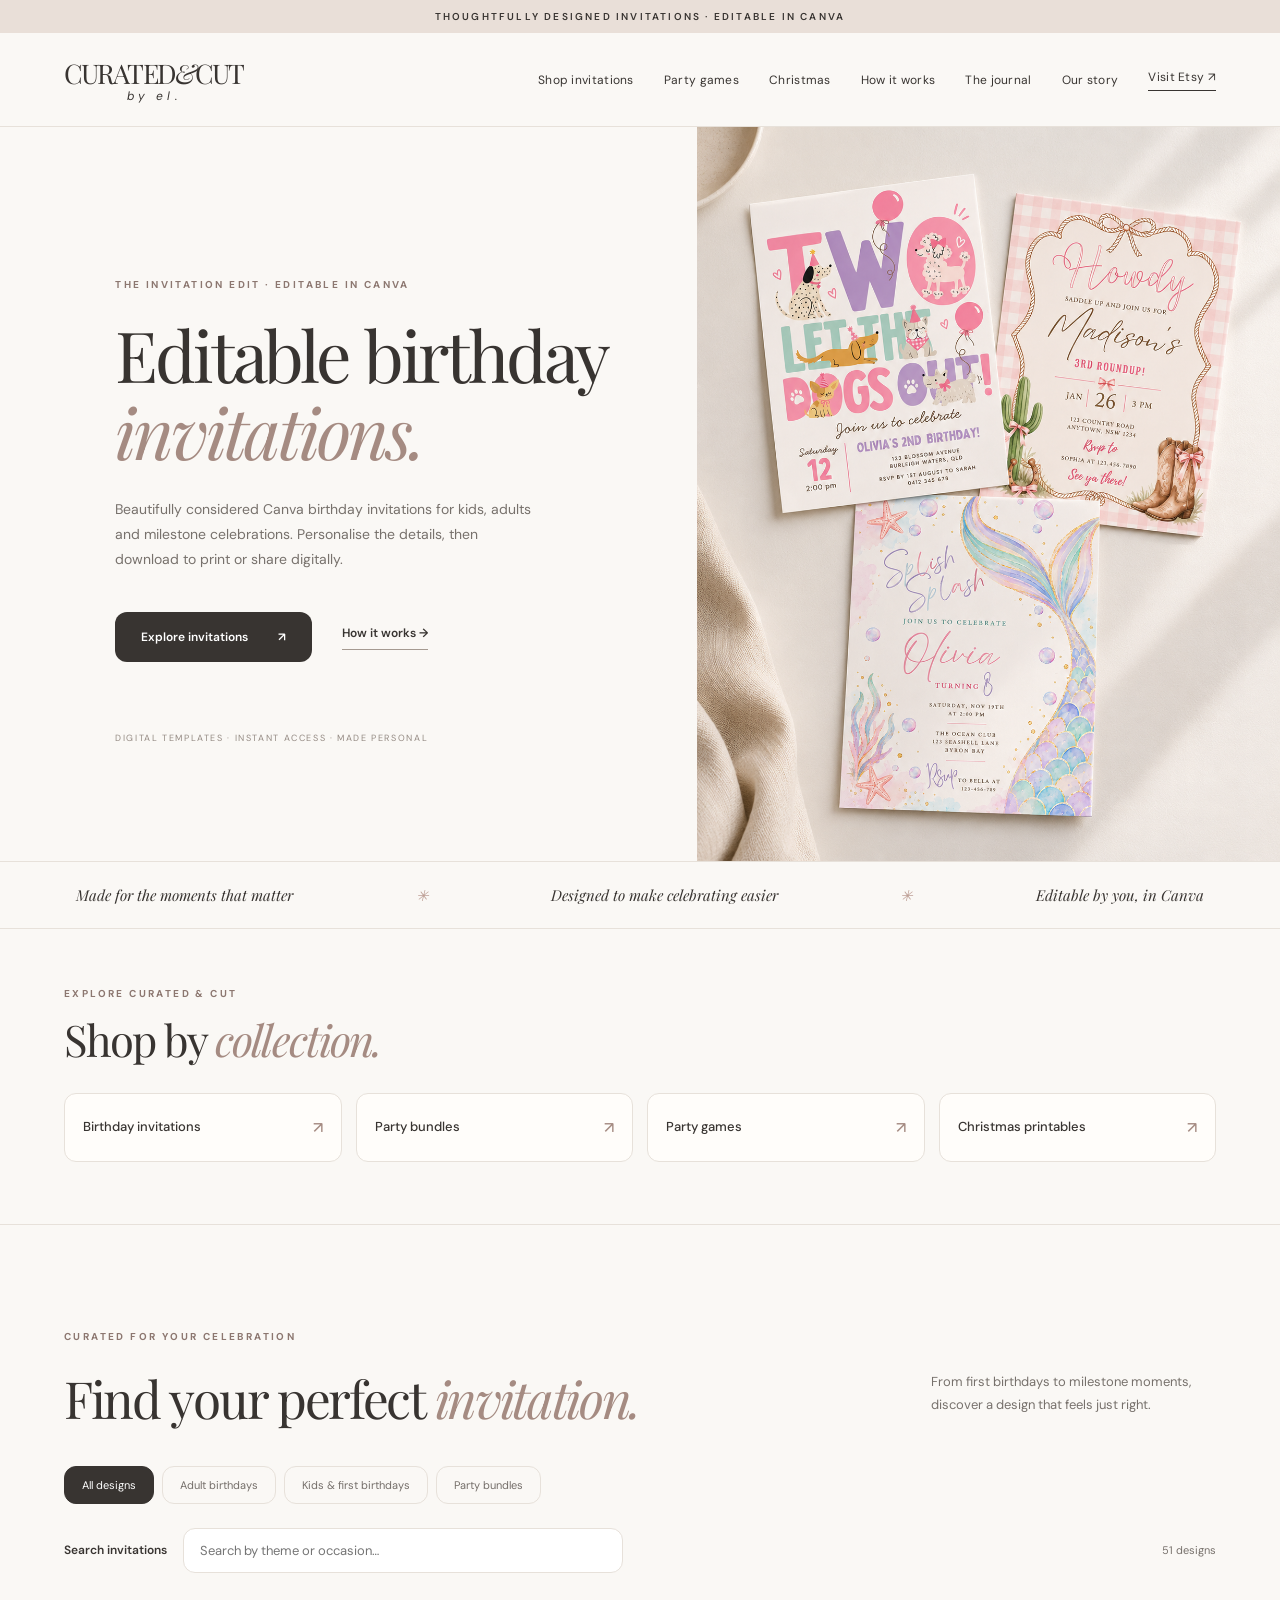
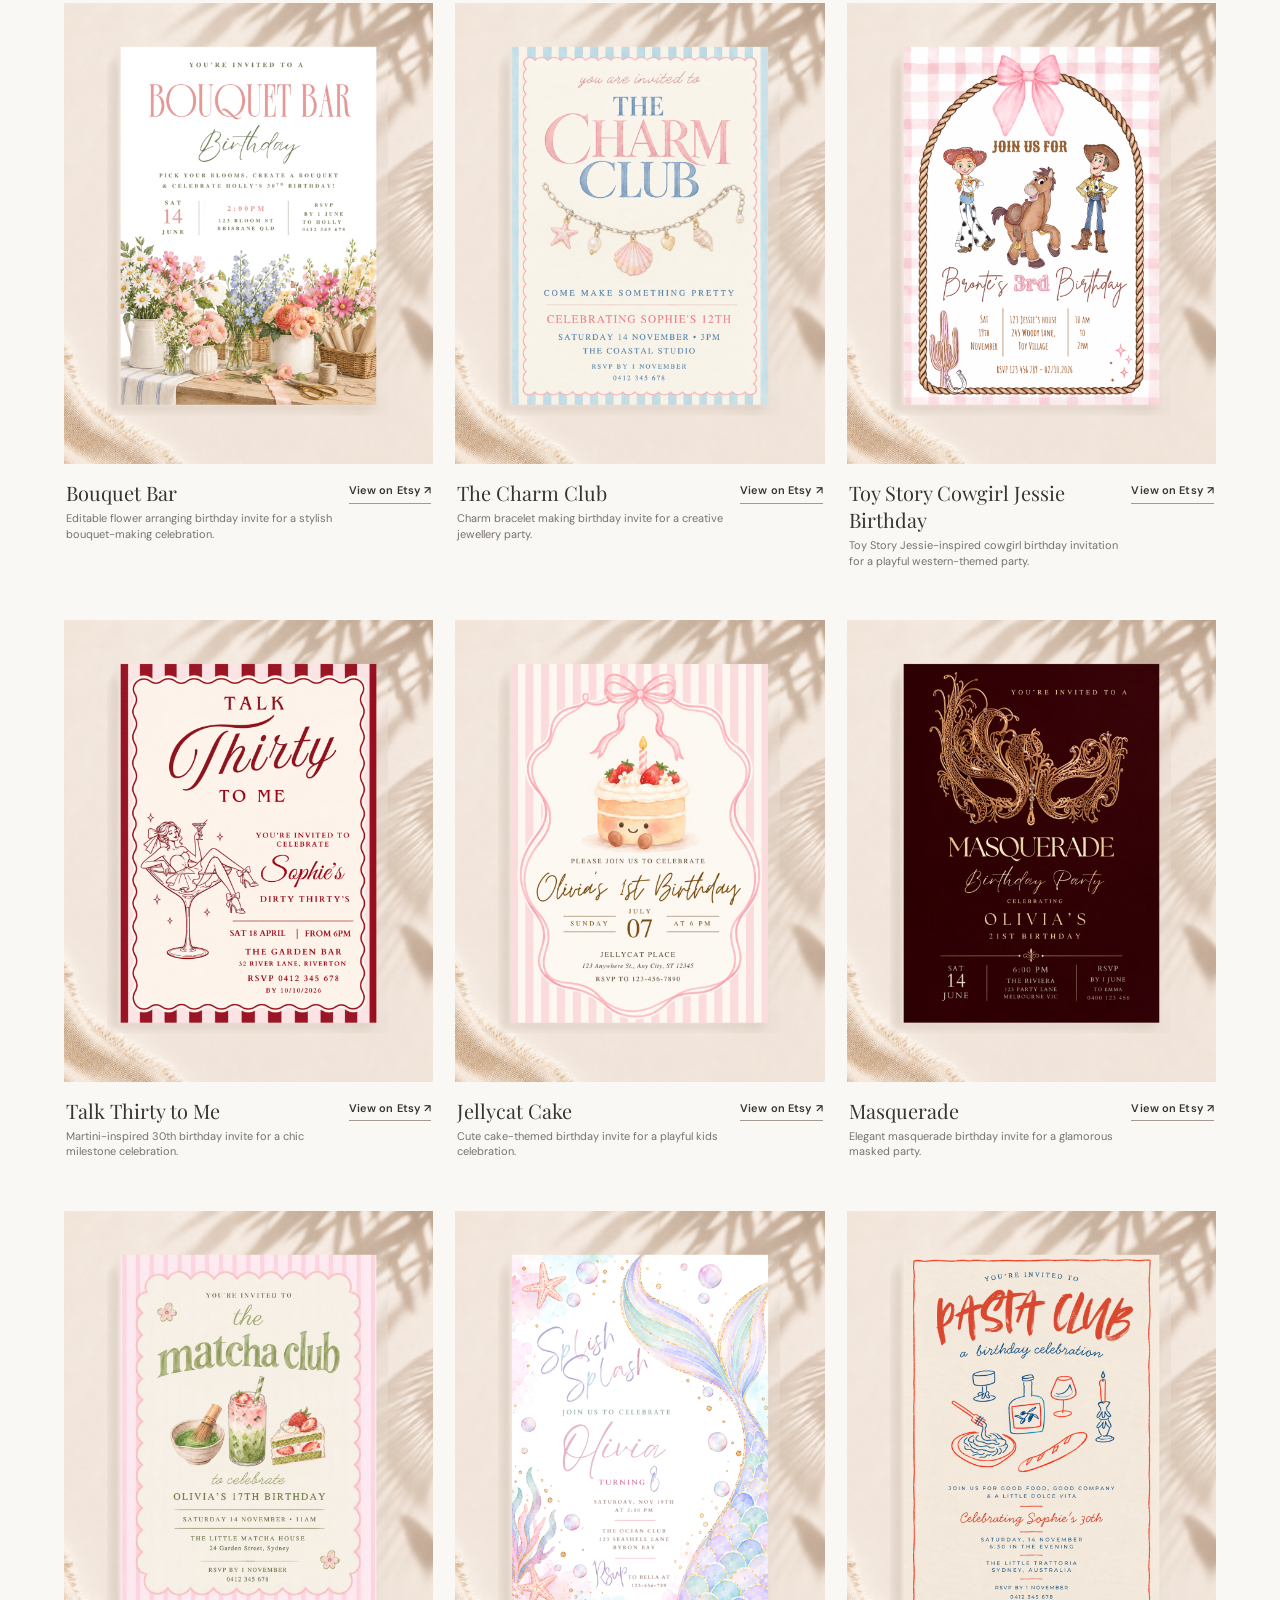
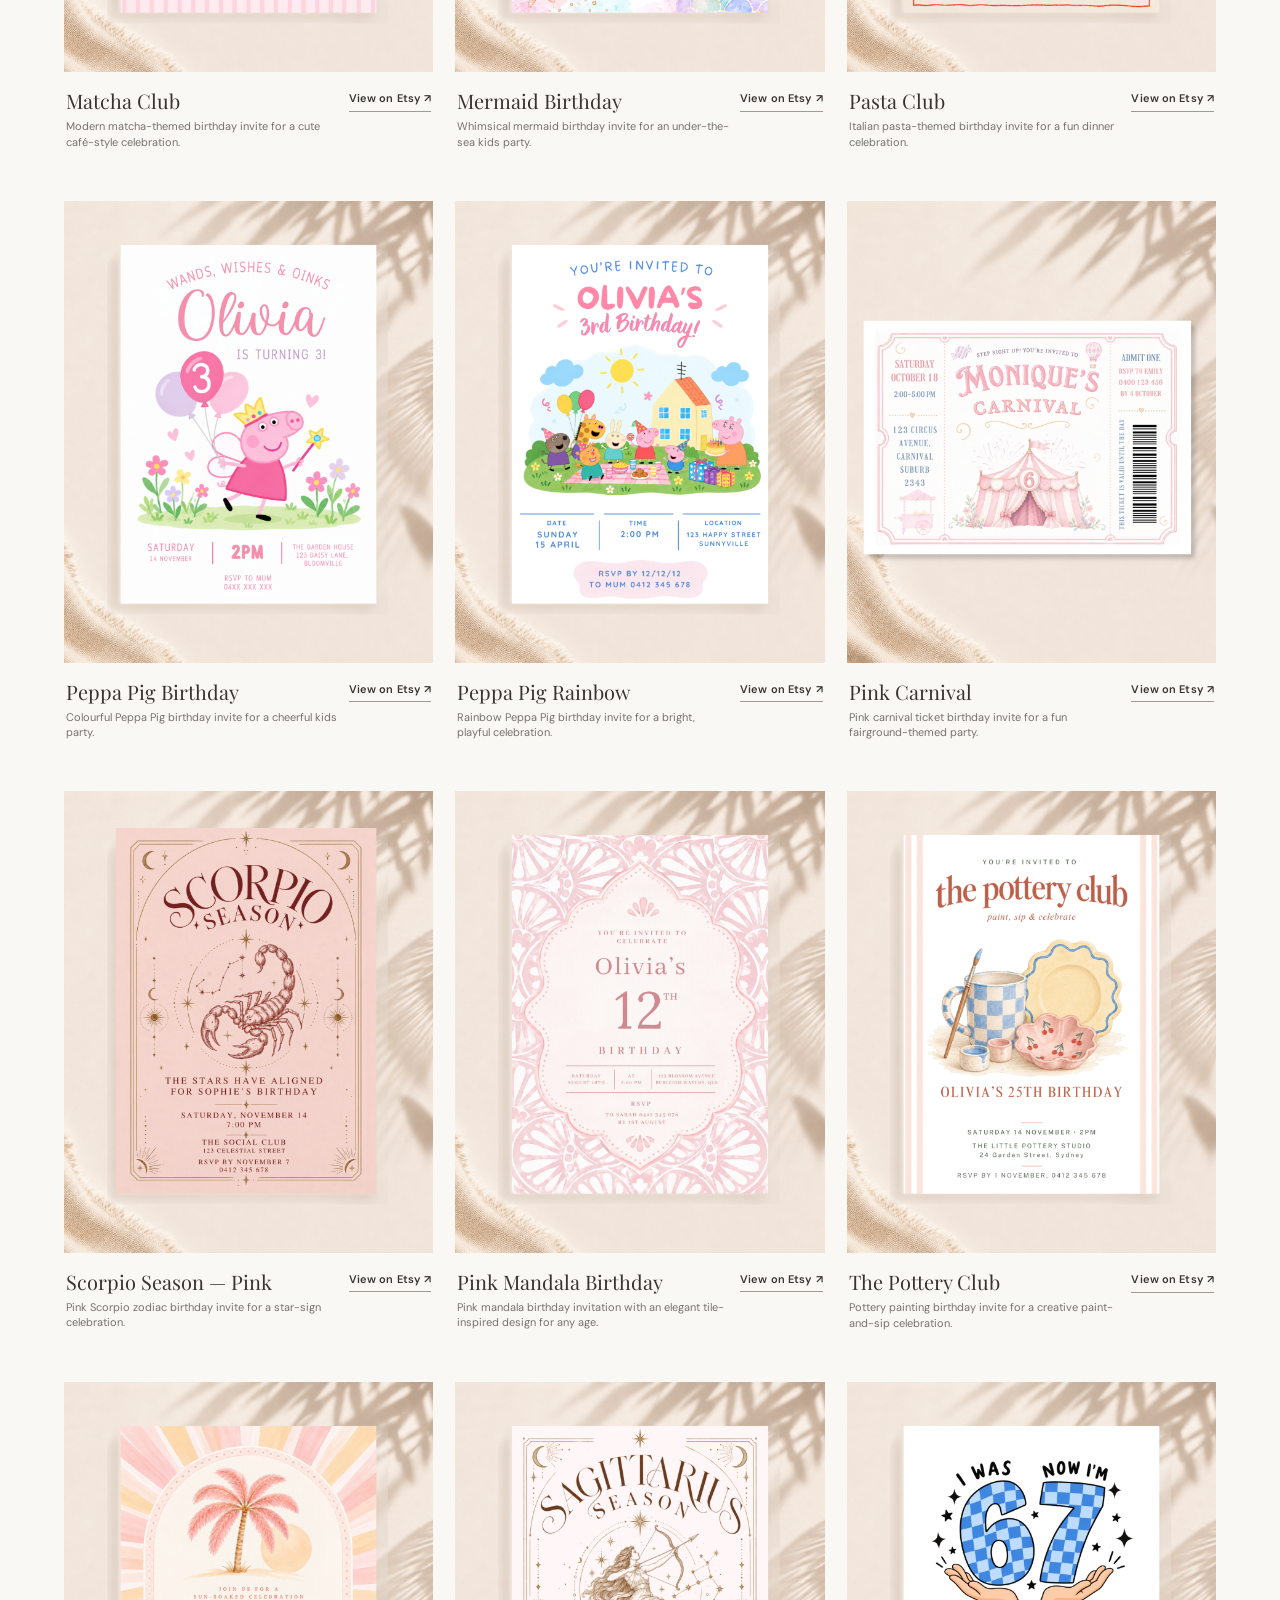
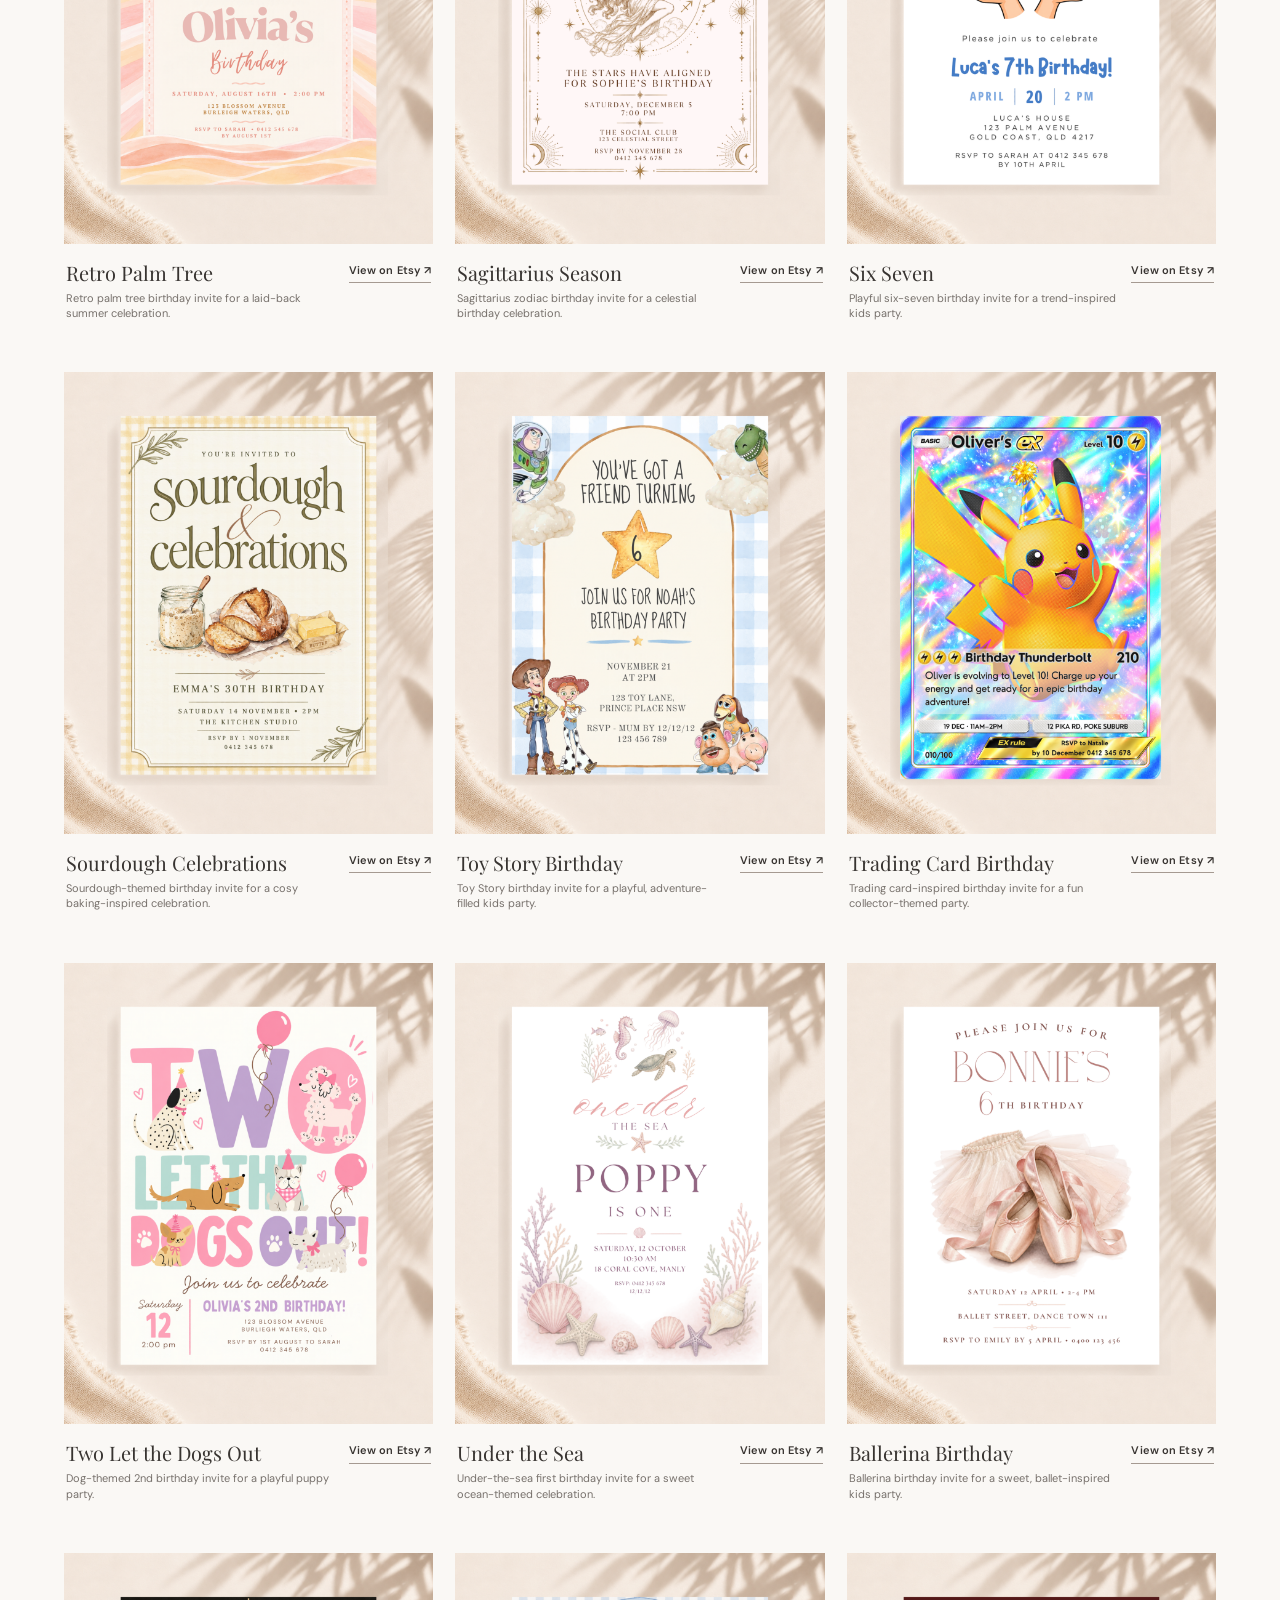
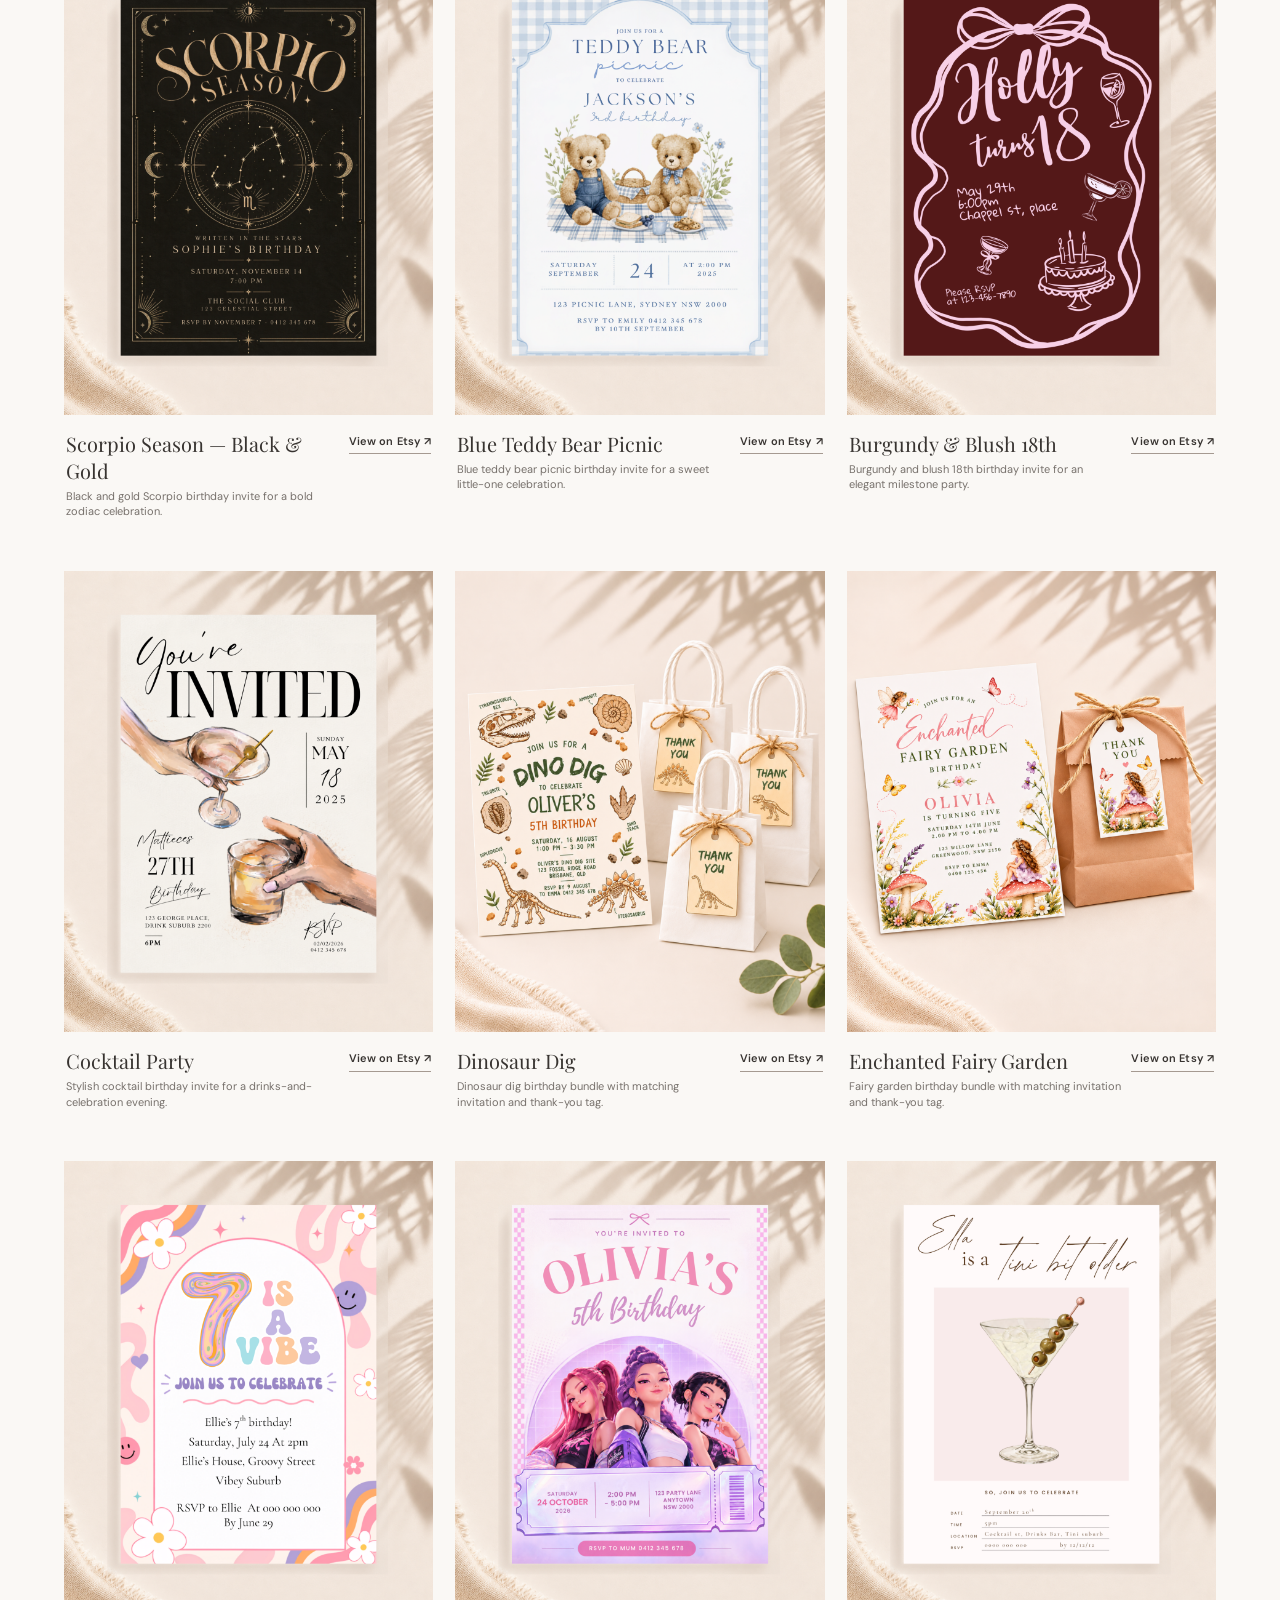
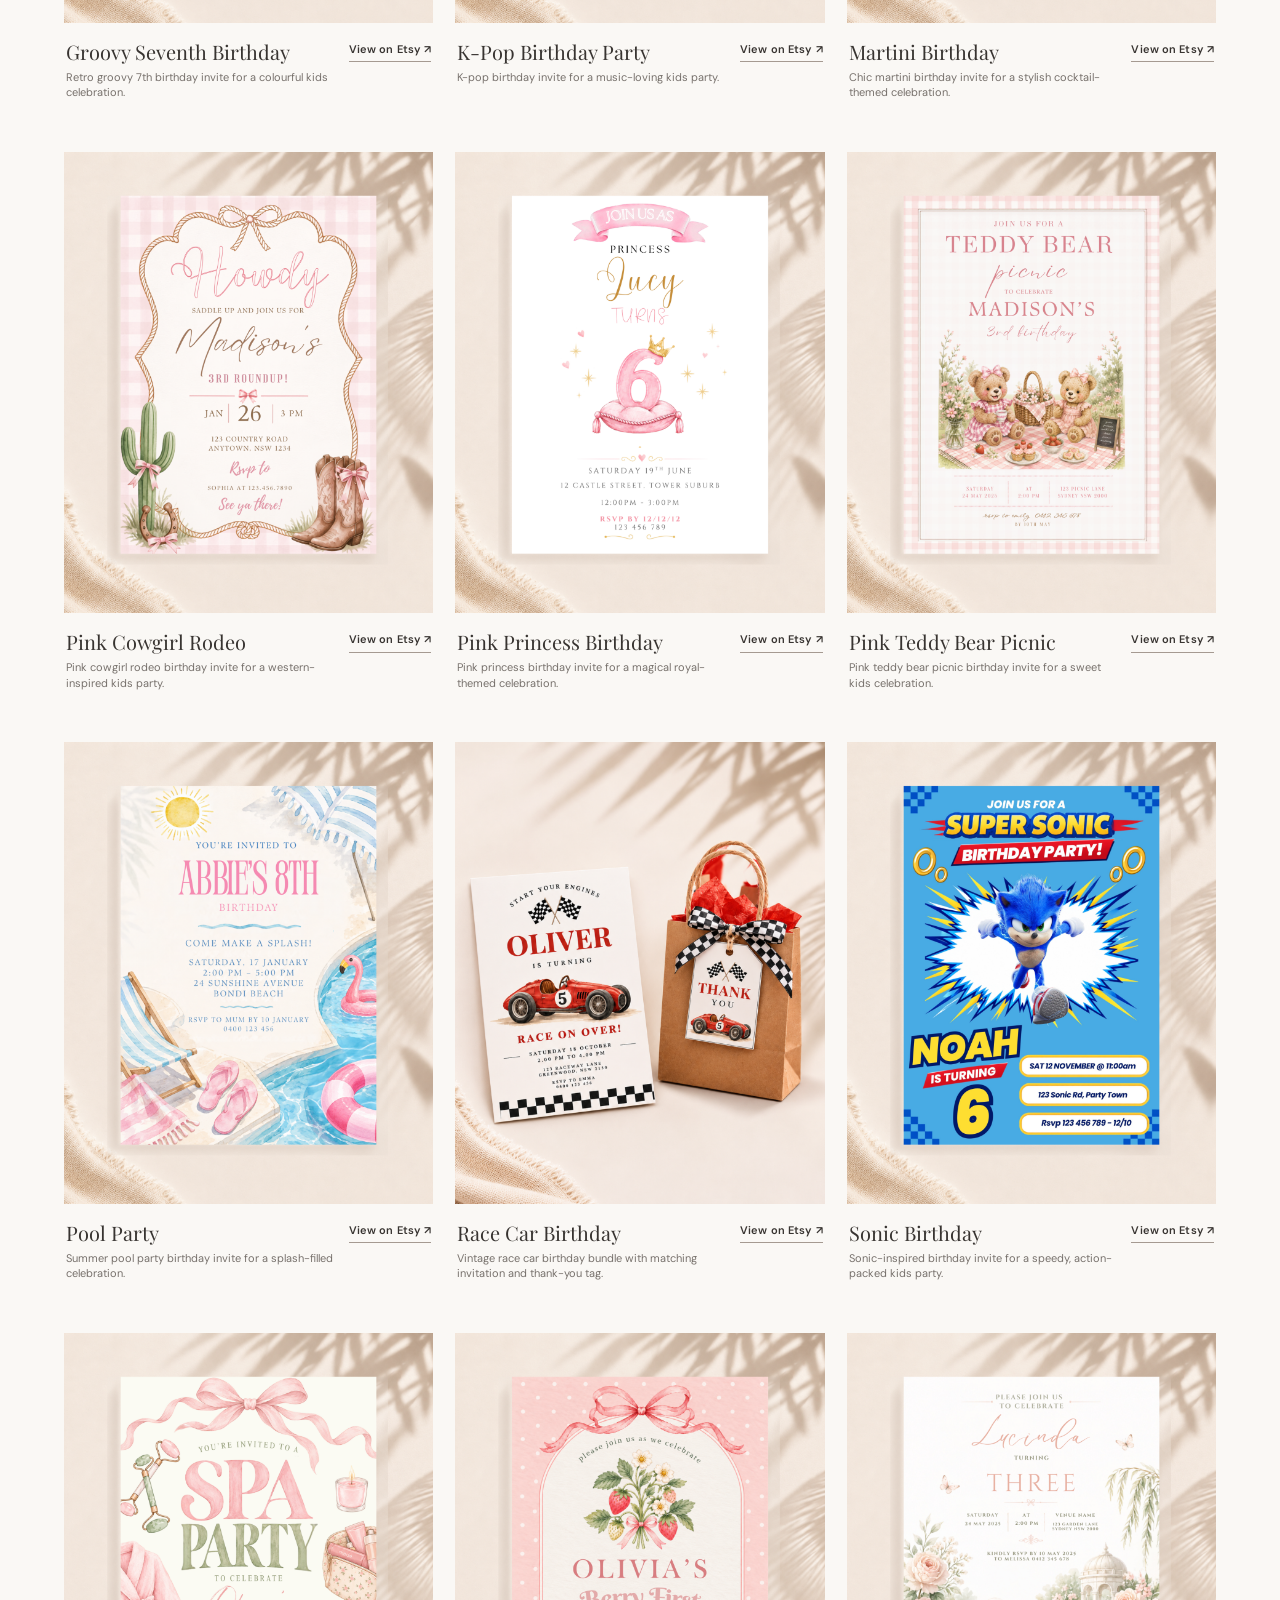
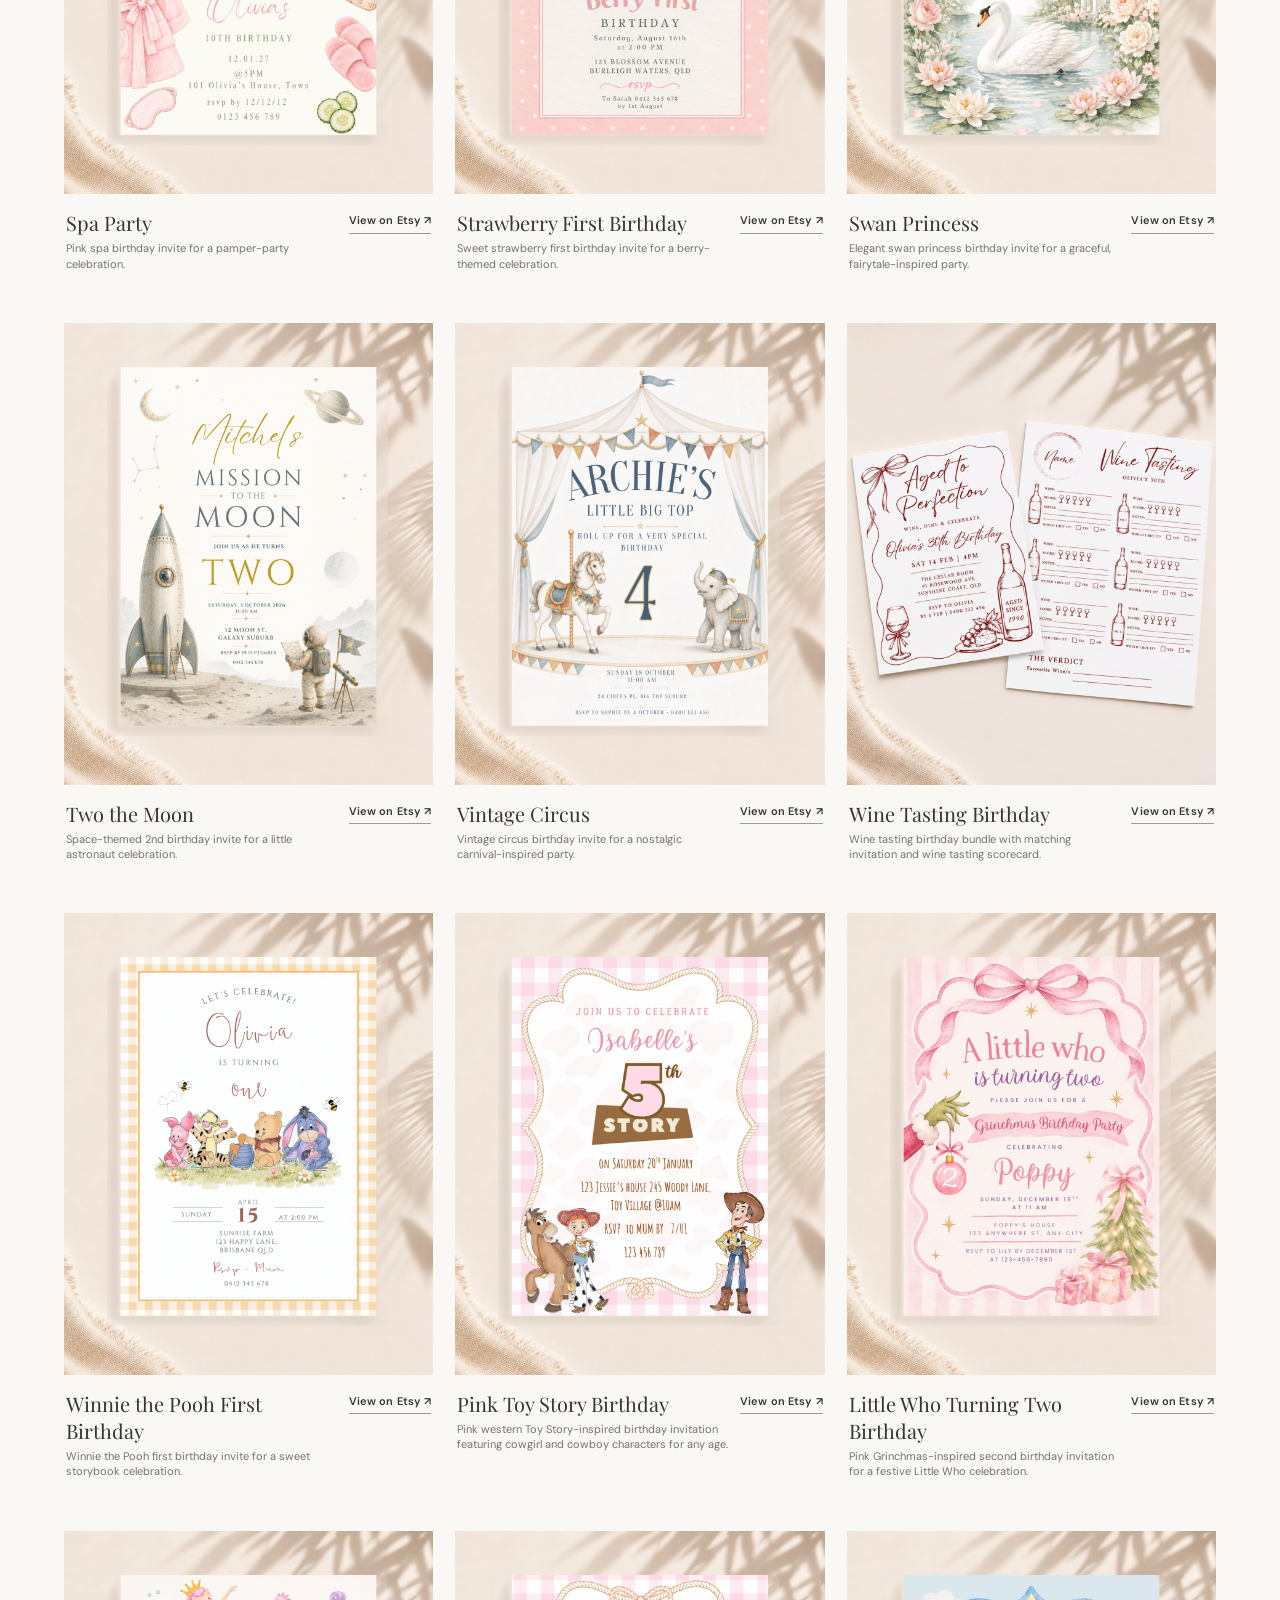
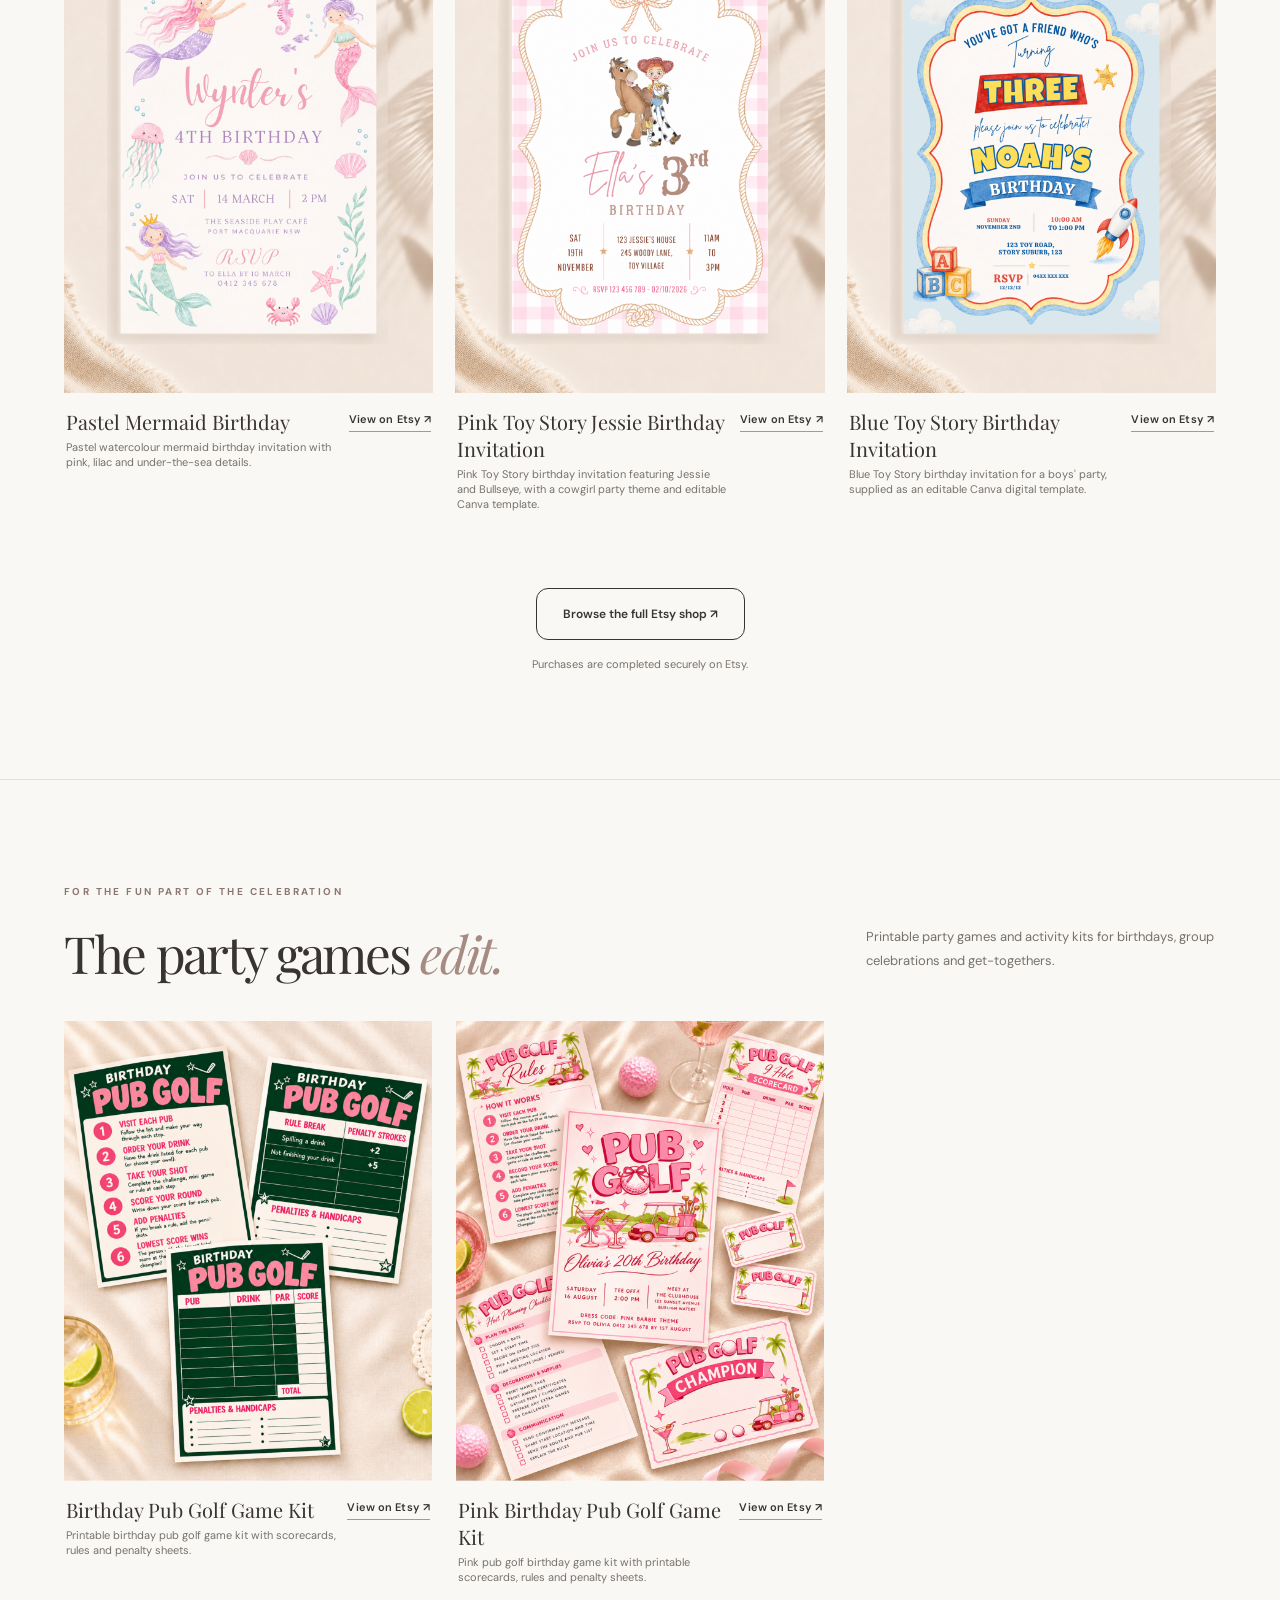
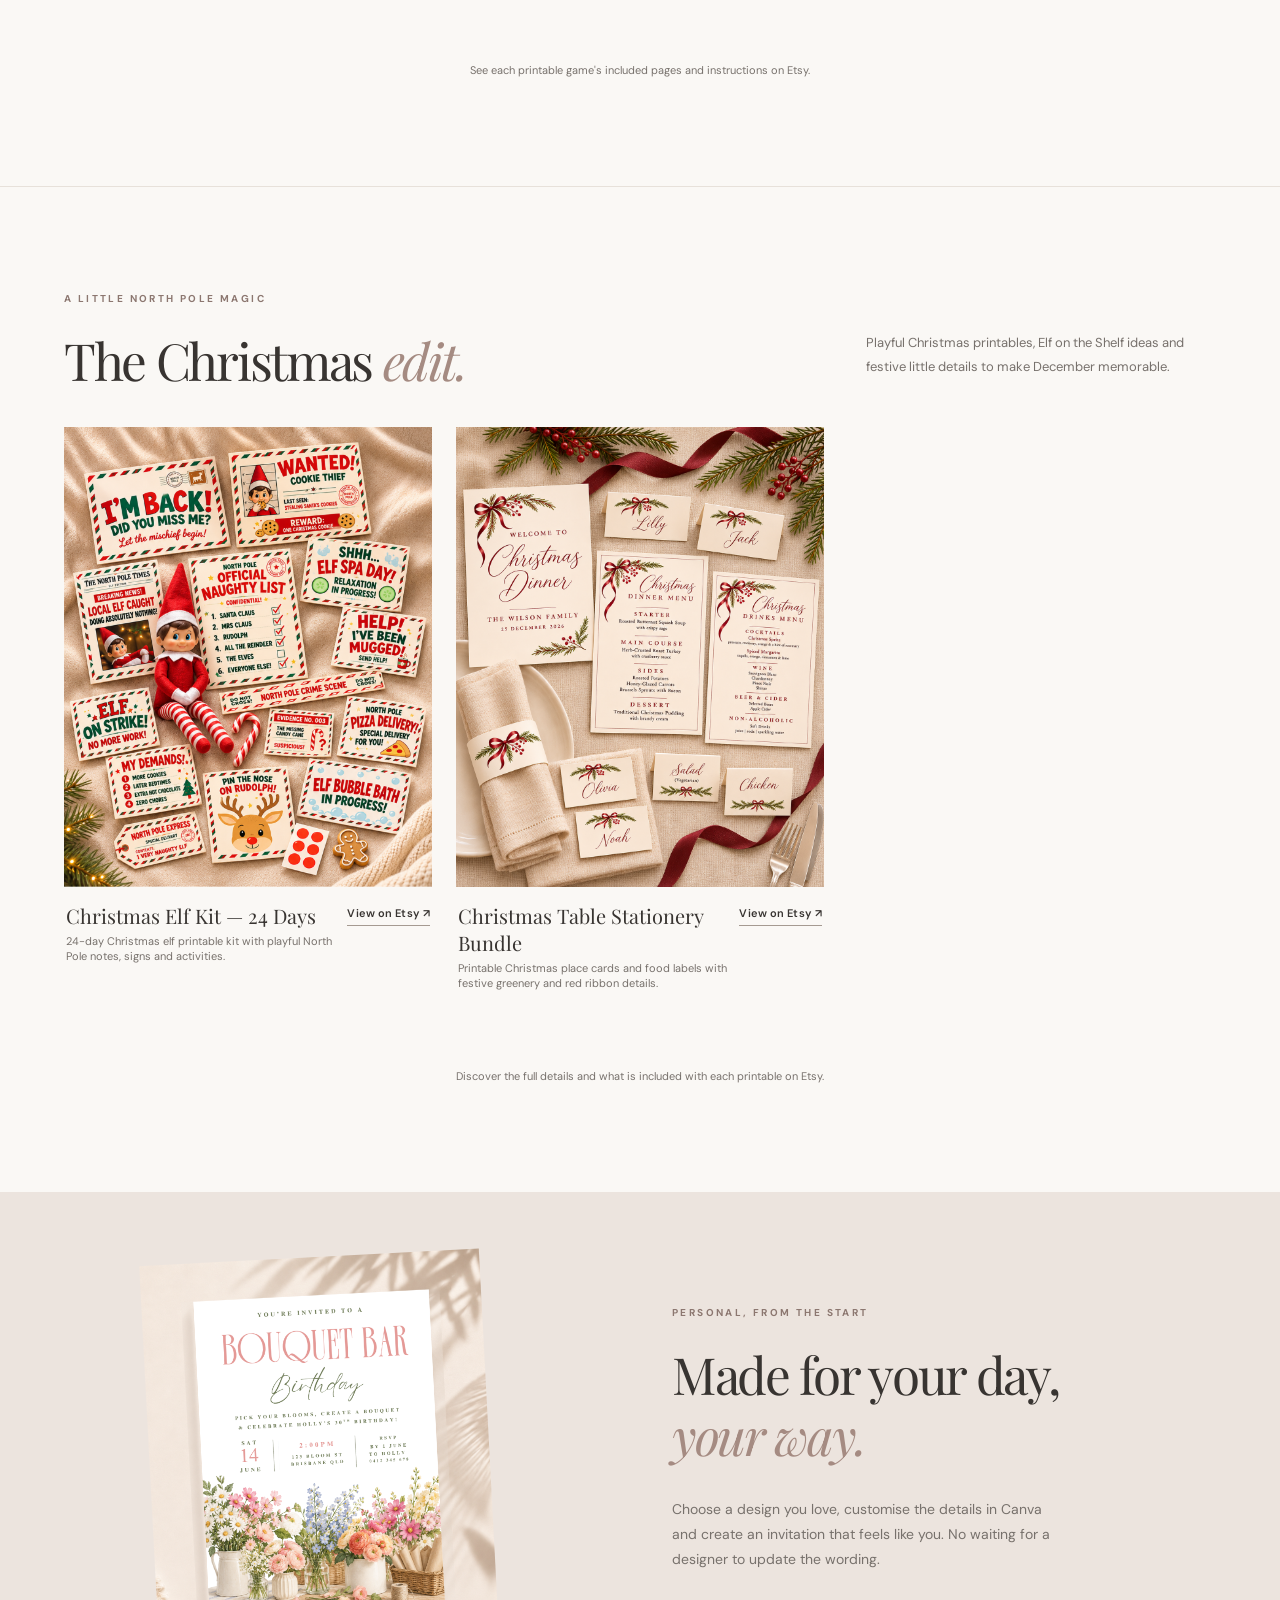
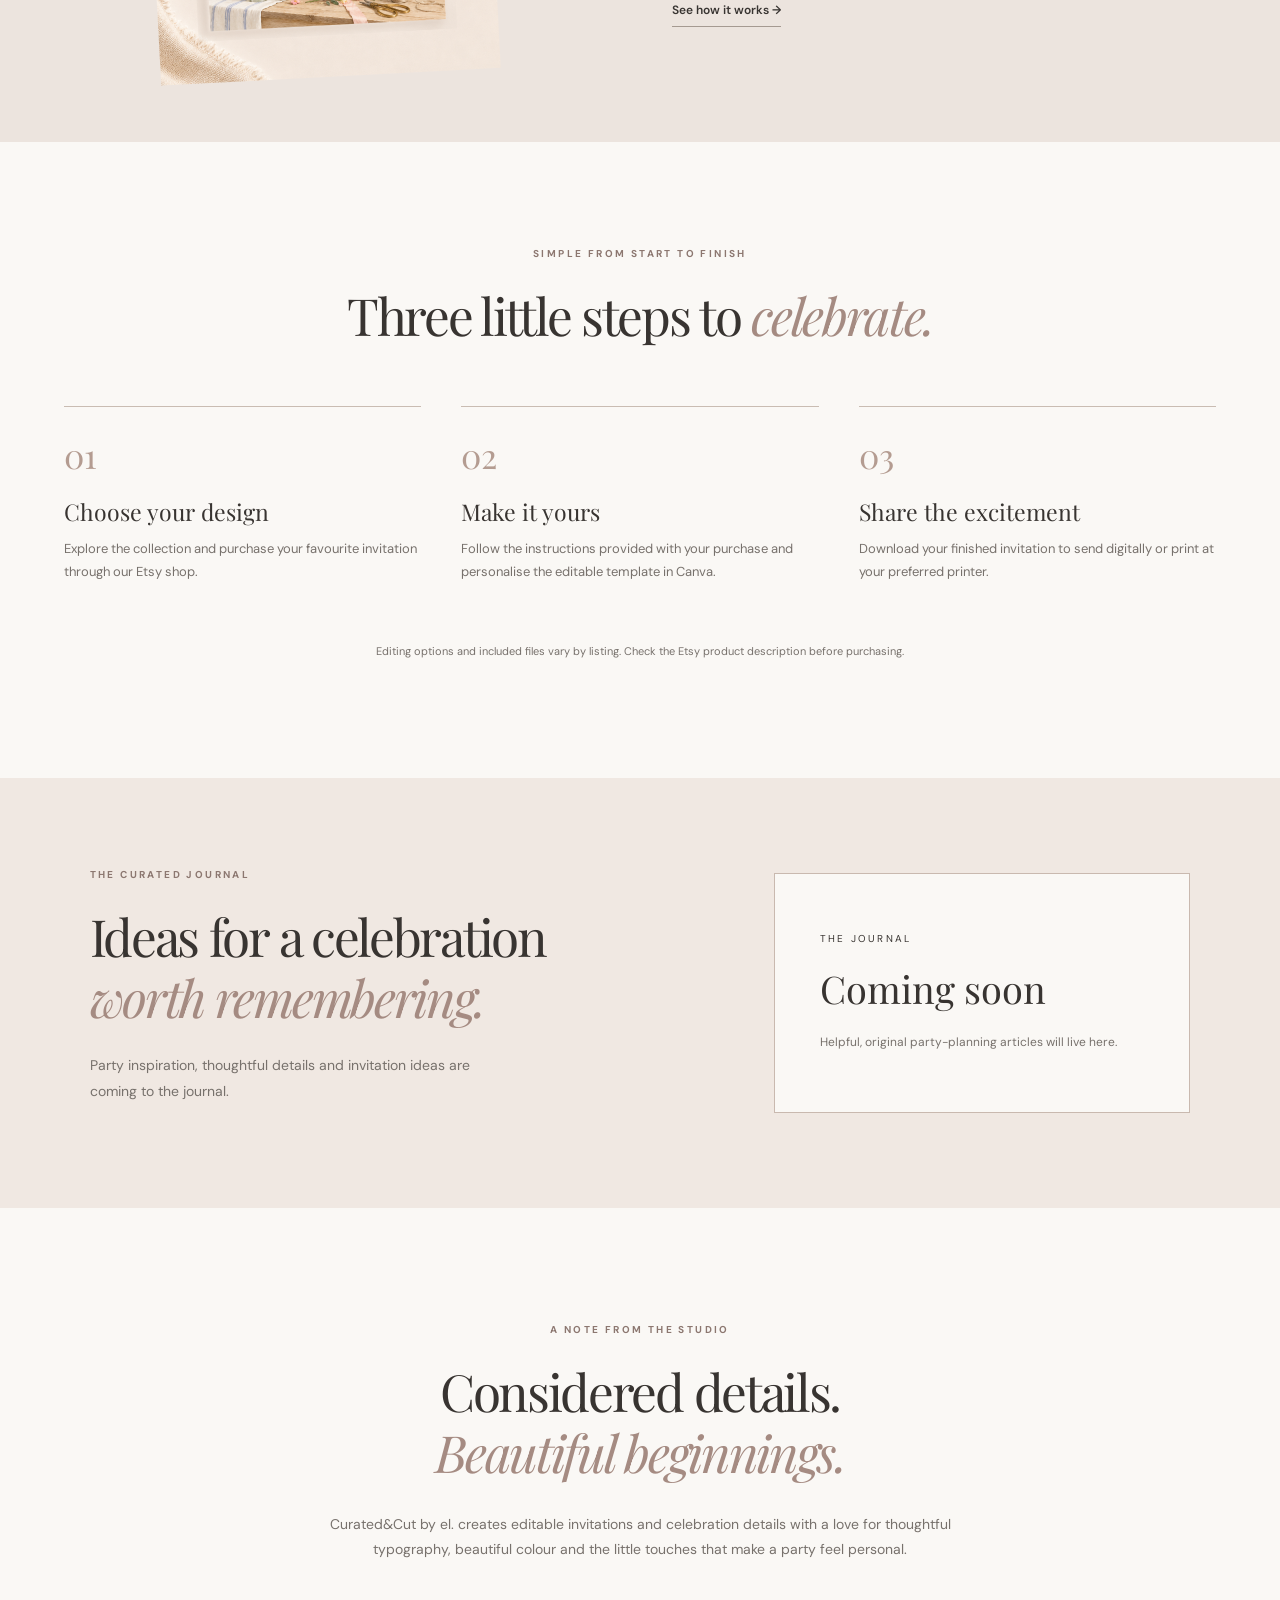
==== index.html @ a1d14031 "Refresh rounded button styling on index.html" ====
<!doctype html>
<html lang="en-AU">

<head>
<meta name="p:domain_verify" content="4e80329b5b235053b3424ebce420b97c"/>
<meta charset="utf-8">
<meta name="viewport" content="width=device-width, initial-scale=1">

<!-- GOOGLE SEO -->
<title>Editable Canva Birthday Invitations | Curated&Cut by el.</title>

<meta name="description" content="Shop editable Canva birthday invitations for kids, adults and milestone celebrations. Personalise, download and print or share. Explore designs on Etsy.">

<meta name="robots" content="index, follow">
<meta name="theme-color" content="#faf8f5">

<!-- SOCIAL SHARING -->
<meta property="og:type" content="website">
<meta property="og:site_name" content="Curated&Cut by el.">
<meta property="og:title" content="Editable Birthday Invitations | Curated&Cut">
<meta property="og:description" content="Thoughtfully designed Canva birthday invitations, printable party stationery and matching bundles for lovely celebrations.">

<meta name="twitter:card" content="summary_large_image">
<meta name="twitter:title" content="Curated&Cut | Editable Birthday Invitations">
<meta name="twitter:description" content="Beautifully considered editable Canva invitations for celebrations worth remembering.">

<!-- FAVICON -->
<link rel="icon" type="image/svg+xml" href="favicon.svg">

<!-- GOOGLE FONTS -->
<link rel="preconnect" href="https://fonts.googleapis.com">
<link rel="preconnect" href="https://fonts.gstatic.com" crossorigin>

<link href="https://fonts.googleapis.com/css2?family=DM+Sans:wght@400;500;600;700&family=Playfair+Display:wght@400;500;600&display=swap" rel="stylesheet">

<!-- WEBSITE STYLES -->
<link rel="stylesheet" href="styles.css?v=20261121-rounded-buttons">

<!-- GOOGLE ANALYTICS -->
<script async src="https://www.googletagmanager.com/gtag/js?id=G-0NYW1TGPQN"></script>

<script>
window.dataLayer = window.dataLayer || [];

function gtag(){
  dataLayer.push(arguments);
}

gtag('js', new Date());
gtag('config', 'G-0NYW1TGPQN');
</script>

</head>

<body>

<!-- ANNOUNCEMENT BAR -->
<div class="announcement">
  THOUGHTFULLY DESIGNED INVITATIONS · EDITABLE IN CANVA
</div>

<!-- HEADER -->
<header class="header">

  <a class="wordmark" href="#home" aria-label="Curated and Cut home">
    CURATED<span>&</span>CUT<small>by el.</small>
  </a>

  <button class="menu-toggle" aria-expanded="false" aria-controls="nav">
    Menu <span>☰</span>
  </button>

  <nav id="nav" aria-label="Main navigation">
    <a href="/birthday-invitations/">Shop invitations</a>
    <a href="/party-games/">Party games</a>
    <a href="/christmas-printables/">Christmas</a>
    <a href="#how-it-works">How it works</a>
    <a href="#journal">The journal</a>
    <a href="#about">Our story</a>

    <a class="nav-etsy"
       href="https://www.etsy.com/shop/curatedandcutbyel"
       target="_blank"
       rel="noopener noreferrer">
       Visit Etsy ↗
    </a>
  </nav>

</header>

<main id="home">

<!-- HERO SECTION -->
<section class="hero">

  <div class="hero-copy">

    <div class="eyebrow">THE INVITATION EDIT · EDITABLE IN CANVA</div>

    <h1>
      Editable birthday<br>
      <em>invitations.</em>
    </h1>

    <p>
      Beautifully considered Canva birthday invitations for kids, adults and milestone celebrations.
      Personalise the details, then download to print or share digitally.
    </p>

    <div class="hero-actions">

      <a class="button dark" href="#collection">
        Explore invitations <span>↗</span>
      </a>

      <a class="text-link" href="#how-it-works">
        How it works <span>→</span>
      </a>

    </div>

    <div class="hero-note">
      DIGITAL TEMPLATES · INSTANT ACCESS · MADE PERSONAL
    </div>

  </div>

  <div class="hero-art">

    <div class="hero-photo">

      <img
        src="assets/hero-invitation.jpg"
        alt="Featured editable birthday invitation"
        onerror="this.style.display='none';this.parentElement.classList.add('no-image')"
      >

      <div class="placeholder-label">
        FEATURED INVITATION
        <small>Replace assets/masquerade-birthday-party-invitation.png</small>
      </div>

    </div>

    <div class="hero-sticker">
      a little something<br>
      <em>special</em> ✳
    </div>

  </div>

</section>

<!-- INTRO STRIP -->
<section class="intro-strip">

  <span>Made for the moments that matter</span>
  <span class="dot">✳</span>

  <span>Designed to make celebrating easier</span>
  <span class="dot">✳</span>

  <span>Editable by you, in Canva</span>

</section>

<!-- SHOP BY COLLECTION -->
<section class="shop-by-collection" aria-labelledby="shop-by-collection-heading">
  <div class="shop-by-collection-copy">
    <span class="eyebrow">EXPLORE CURATED &amp; CUT</span>
    <h2 id="shop-by-collection-heading">Shop by <em>collection.</em></h2>
  </div>
  <nav class="collection-shortcuts" aria-label="Shop by collection">
    <a href="/birthday-invitations/" data-collection="birthdays">Birthday invitations <span aria-hidden="true">↗</span></a>
    <a href="/birthday-invitations/#bundles" data-collection="bundles">Party bundles <span aria-hidden="true">↗</span></a>
    <a href="/party-games/" data-collection="party-games">Party games <span aria-hidden="true">↗</span></a>
    <a href="/christmas-printables/" data-collection="christmas">Christmas printables <span aria-hidden="true">↗</span></a>
  </nav>
</section>

<!-- INVITATION COLLECTION -->
<section id="collection" class="section collection">

  <div class="section-heading">

    <div>
      <div class="eyebrow">CURATED FOR YOUR CELEBRATION</div>

      <h2>
        Find your perfect <em>invitation.</em>
      </h2>
    </div>

    <p>
      From first birthdays to milestone moments,
      discover a design that feels just right.
    </p>

  </div>

  <!-- CATEGORY FILTERS -->
  <div class="filter-row" role="group" aria-label="Filter invitations">

    <button class="filter active"
            data-filter="all"
            aria-pressed="true">
      All designs
    </button>

    <button class="filter"
            data-filter="adult"
            aria-pressed="false">
      Adult birthdays
    </button>

    <button class="filter"
            data-filter="kids"
            aria-pressed="false">
      Kids & first birthdays
    </button>

    <button class="filter"
            data-filter="bundles"
            aria-pressed="false">
      Party bundles
    </button>

  </div>

  <!-- SEARCH -->
  <div class="collection-tools">

    <label for="product-search" class="search-label">
      Search invitations
    </label>

    <input
      id="product-search"
      type="search"
      placeholder="Search by theme or occasion…"
      autocomplete="off"
    >

    <span id="product-count" aria-live="polite"></span>

  </div>

  <!-- PRODUCT GALLERY -->
  <div class="products" id="products"></div>

  <div class="collection-footer">

    <a class="button outline"
       href="https://www.etsy.com/shop/curatedandcutbyel"
       target="_blank"
       rel="noopener noreferrer">
       Browse the full Etsy shop ↗
    </a>

    <p>Purchases are completed securely on Etsy.</p>

  </div>

</section>

<!-- PARTY GAMES COLLECTION -->
<section id="party-games" class="section party-games-collection" aria-labelledby="party-games-heading">
  <div class="section-heading">
    <div>
      <div class="eyebrow">FOR THE FUN PART OF THE CELEBRATION</div>
      <h2 id="party-games-heading">The party games <em>edit.</em></h2>
    </div>
    <p>Printable party games and activity kits for birthdays, group celebrations and get-togethers.</p>
  </div>

  <div class="products party-games-products" id="party-games-products"></div>

  <div class="collection-footer">
    <p>See each printable game's included pages and instructions on Etsy.</p>
  </div>
</section>

<!-- CHRISTMAS COLLECTION -->
<section id="christmas" class="section christmas-collection" aria-labelledby="christmas-heading">
  <div class="section-heading">
    <div>
      <div class="eyebrow">A LITTLE NORTH POLE MAGIC</div>
      <h2 id="christmas-heading">The Christmas <em>edit.</em></h2>
    </div>
    <p>Playful Christmas printables, Elf on the Shelf ideas and festive little details to make December memorable.</p>
  </div>

  <div class="products christmas-products" id="christmas-products"></div>

  <div class="collection-footer">
    <p>Discover the full details and what is included with each printable on Etsy.</p>
  </div>
</section>

<!-- FEATURE SECTION -->
<section class="feature">

  <div class="feature-image">

    <div class="photo-frame feature-photo">

      <img
        src="assets/bouquet-bar-birthday-invitation.png"
        alt="Printed invitation styled with stationery"
        onerror="this.style.display='none';this.parentElement.classList.add('no-image')"
      >

      <div class="placeholder-label">
        FEATURED INVITATION
        <small>Replace assets/bouquet-bar-birthday-invitation.png</small>
      </div>

    </div>

  </div>

  <div class="feature-copy">

    <div class="eyebrow">PERSONAL, FROM THE START</div>

    <h2>
      Made for your day,<br>
      <em>your way.</em>
    </h2>

    <p>
      Choose a design you love, customise the details in Canva
      and create an invitation that feels like you.
      No waiting for a designer to update the wording.
    </p>

    <a class="text-link" href="#how-it-works">
      See how it works →
    </a>

  </div>

</section>

<!-- HOW IT WORKS -->
<section id="how-it-works" class="section how">

  <div class="eyebrow">SIMPLE FROM START TO FINISH</div>

  <h2>
    Three little steps to <em>celebrate.</em>
  </h2>

  <div class="steps">

    <article>
      <span>01</span>
      <h3>Choose your design</h3>
      <p>
        Explore the collection and purchase your favourite
        invitation through our Etsy shop.
      </p>
    </article>

    <article>
      <span>02</span>
      <h3>Make it yours</h3>
      <p>
        Follow the instructions provided with your purchase
        and personalise the editable template in Canva.
      </p>
    </article>

    <article>
      <span>03</span>
      <h3>Share the excitement</h3>
      <p>
        Download your finished invitation to send digitally
        or print at your preferred printer.
      </p>
    </article>

  </div>

  <p class="fineprint">
    Editing options and included files vary by listing.
    Check the Etsy product description before purchasing.
  </p>

</section>

<!-- JOURNAL -->
<section id="journal" class="journal">

  <div>

    <div class="eyebrow">THE CURATED JOURNAL</div>

    <h2>
      Ideas for a celebration<br>
      <em>worth remembering.</em>
    </h2>

    <p>
      Party inspiration, thoughtful details and invitation
      ideas are coming to the journal.
    </p>

  </div>

  <div class="journal-panel">

    <span>THE JOURNAL</span>
    <strong>Coming soon</strong>

    <p>
      Helpful, original party-planning articles will live here.
    </p>

  </div>

</section>

<!-- ABOUT -->
<section id="about" class="about">

  <div class="eyebrow">A NOTE FROM THE STUDIO</div>

  <h2>
    Considered details.<br>
    <em>Beautiful beginnings.</em>
  </h2>

  <p>
    Curated&Cut by el. creates editable invitations and
    celebration details with a love for thoughtful typography,
    beautiful colour and the little touches that make a party
    feel personal.
  </p>

  <a class="text-link"
     href="https://www.etsy.com/shop/curatedandcutbyel"
     target="_blank"
     rel="noopener noreferrer">
     Meet us on Etsy ↗
  </a>

</section>

</main>

<!-- FOOTER -->
<footer>

  <div class="footer-brand">
    CURATED<span>&</span>CUT <small>by el.</small>
  </div>

  <p>Editable invitations for lovely celebrations.</p>

  <div class="footer-links">

    <a href="https://www.etsy.com/shop/curatedandcutbyel"
       target="_blank"
       rel="noopener noreferrer">
       Etsy
    </a>

    <a href="https://www.instagram.com/curatedandcutbyel/"
       target="_blank"
       rel="noopener noreferrer">
       Instagram
    </a>

    <a href="https://www.facebook.com/share/18y6auuBiY/?mibextid=wwXIfr"
       target="_blank"
       rel="noopener noreferrer">
       Facebook
    </a>

  </div>

  <small>
    © <span id="year"></span> Curated&Cut by el. · All rights reserved.
  </small>

</footer>

<!-- WEBSITE JAVASCRIPT -->
<script src="script.js?v=20261121-two-toy-story-invites" defer></script>

</body>
</html>
---- styles.css ----
:root{--ink:#383431;--muted:#77716c;--cream:#faf8f5;--white:#fff;--line:#e7e1da;--blush:#f0e4df;--sand:#e8ded2}*{box-sizing:border-box}html{scroll-behavior:smooth}body{margin:0;background:var(--cream);color:var(--ink);font-family:'DM Sans',sans-serif;-webkit-font-smoothing:antialiased}a{color:inherit;text-decoration:none}button{font:inherit}h1,h2,h3,p{margin-top:0}h1,h2{font-family:'Playfair Display',Georgia,serif;font-weight:400;letter-spacing:-.045em}h1 em,h2 em{font-weight:400}p{line-height:1.8;color:var(--muted)}.announcement{text-align:center;background:#e9dfd8;font-size:10px;letter-spacing:.22em;padding:10px 12px;font-weight:600}.header{display:flex;align-items:center;justify-content:space-between;gap:30px;padding:22px max(5vw,24px);border-bottom:1px solid var(--line);background:var(--cream);position:relative;z-index:10}.wordmark,.footer-brand{font-family:'Playfair Display',serif;letter-spacing:-.07em;font-size:27px;white-space:nowrap}.wordmark span,.footer-brand span{font-style:italic;font-weight:400}.wordmark small,.footer-brand small{display:block;text-align:center;font:italic 12px 'DM Sans',sans-serif;letter-spacing:.35em;margin-top:-3px}.header nav{display:flex;align-items:center;gap:30px}.header nav a{font-size:12px;letter-spacing:.025em}.header nav a:hover,.text-link:hover{opacity:.6}.nav-etsy{border-bottom:1px solid currentColor;padding-bottom:5px}.menu-toggle{display:none;background:none;border:0;cursor:pointer}.hero{min-height:660px;display:grid;grid-template-columns:1fr 1fr;max-width:1500px;margin:auto}.hero-copy{padding:110px 7vw 75px 9vw;display:flex;flex-direction:column;justify-content:center;align-items:flex-start}.eyebrow{font-size:10px;letter-spacing:.24em;font-weight:700;color:#8c7770;margin-bottom:25px}.hero h1{font-size:clamp(54px,5.5vw,91px);line-height:1.09;margin-bottom:27px;white-space:nowrap}.hero h1 em{color:#a58b82}.hero-copy>p{max-width:420px;font-size:14px}.hero-actions{display:flex;align-items:center;gap:30px;margin:26px 0 70px}.button{display:inline-flex;align-items:center;justify-content:center;gap:30px;padding:17px 26px;font-size:12px;font-weight:600;transition:transform .2s}.button:hover{transform:translateY(-2px)}.button.dark{background:var(--ink);color:white}.button.outline{border:1px solid var(--ink)}.text-link{font-size:12px;font-weight:600;border-bottom:1px solid #a59a91;padding-bottom:8px}.hero-note{font-size:9px;letter-spacing:.18em;color:#948a83}.hero-art{position:relative;background:#ede5df;display:flex;align-items:center;justify-content:center;padding:75px 90px}.photo-
/* Editorial hero photograph */
.hero-art {
  background: #f5f0eb;
  padding: 0;
  overflow: hidden;
}

.hero-photo {
  width: 100%;
  height: 100%;
  aspect-ratio: auto;
  transform: none;
  box-shadow: none;
  background: transparent;
}

.hero-photo img {
  width: 100%;
  height: 100%;
  object-fit: cover;
  display: block;
}

.hero-sticker {
  display: none;
}

@media (max-width: 760px) {
  .hero-art {
    min-height: 420px;
  }
}
frame{background:#fff;padding:13px;box-shadow:0 20px 60px #51433c25}.hero-photo{width:min(100%,430px);aspect-ratio:4/5;transform:rotate(3deg)}.photo-frame img{width:100%;height:100%;object-fit:cover;display:block}.hero-sticker{position:absolute;bottom:12%;left:7%;border-radius:50%;width:136px;height:136px;display:flex;align-items:center;justify-content:center;flex-direction:column;background:#faf8f5;text-align:center;font-family:'Playfair Display',serif;font-size:17px;line-height:1.5;transform:rotate(-12deg);box-shadow:0 10px 30px #51433c18}.hero-sticker em{color:#a58b82}.placeholder-label,.product-placeholder{display:none}.no-image{display:flex;align-items:center;justify-content:center;background:linear-gradient(145deg,#eee3dc,#faf6f2);text-align:center}.no-image .placeholder-label,.no-image .product-placeholder{display:block;color:#a28e85;font-size:13px;letter-spacing:.1em;line-height:2}.placeholder-label small,.product-placeholder small{display:block;font-size:9px;letter-spacing:0}.intro-strip{border-block:1px solid var(--line);display:flex;align-items:center;justify-content:space-around;gap:18px;padding:23px 24px;font-family:'Playfair Display',serif;font-style:italic;font-size:15px;text-align:center}.intro-strip .dot{color:#bd9e94}.section{padding:105px max(5vw,24px);max-width:1500px;margin:auto}.section-heading{display:flex;align-items:end;justify-content:space-between;gap:40px;margin-bottom:36px}.section-heading h2,.how h2,.feature h2,.journal h2,.about h2{font-size:clamp(38px,4vw,61px);line-height:1.2;margin:0}.section-heading h2 em,.feature h2 em,.how h2 em,.journal h2 em,.about h2 em{color:#a58b82}.section-heading p{font-size:13px;max-width:285px}.filter-row{display:flex;gap:8px;flex-wrap:wrap;margin-bottom:32px}.filter{padding:11px 17px;border:1px solid var(--line);background:transparent;color:#746e69;font-size:11px;cursor:pointer}.filter.active,.filter:hover{background:var(--ink);color:#fff;border-color:var(--ink)}.products{display:grid;grid-template-columns:repeat(4,minmax(0,1fr));gap:34px 20px}.product-image{aspect-ratio:4/5;background:#ede5df;overflow:hidden}.product-image img{display:block;width:100%;height:100%;object-fit:cover;transition:transform .35s}.product:hover img{transform:scale(1.04)}.product-details{display:flex;justify-content:space-between;gap:10px;padding:15px 2px}.product-details h3{font-family:'Playfair Display',serif;font-size:20px;font-weight:400;margin:0 0 5px}.product-details p{font-size:11px;line-height:1.4;margin:0}.product-details>span{font-size:19px}.collection-footer{text-align:center;margin-top:60px}.collection-footer p{font-size:11px;margin:15px 0 0}.feature{display:grid;grid-template-columns:1fr 1fr;background:#ece4de;min-height:540px}.feature-image{display:flex;justify-content:center;align-items:center;padding:65px}.feature-photo{height:420px;width:340px;transform:rotate(-3deg)}.feature-copy{display:flex;flex-direction:column;justify-content:center;align-items:flex-start;padding:70px 12% 70px 5%}.feature-copy p{font-size:14px;max-width:390px;margin:30px 0}.how{text-align:center}.how h2{margin-bottom:60px}.steps{display:grid;grid-template-columns:repeat(3,1fr);gap:40px;text-align:left}.steps article{border-top:1px solid #c9bcb2;padding-top:25px}.steps span{font-family:'Playfair Display',serif;font-size:34px;color:#b49c91}.steps h3{font-family:'Playfair Display',serif;font-size:23px;font-weight:400;margin:18px 0 10px}.steps p{font-size:13px}.fineprint{font-size:11px;margin-top:45px}.journal{background:#f0e8e2;padding:90px max(7vw,30px);display:grid;grid-template-columns:1.2fr .8fr;gap:60px;align-items:center}.journal p{max-width:430px;font-size:14px;margin-top:25px}.journal-panel{border:1px solid #c9b9af;padding:45px;background:#faf8f5;min-height:240px;display:flex;flex-direction:column;justify-content:center}.journal-panel span{font-size:10px;letter-spacing:.22em}.journal-panel strong{font-family:'Playfair Display',serif;font-size:38px;font-weight:400;margin:18px 0}.journal-panel p{margin:0;font-size:12px}.about{text-align:center;max-width:730px;margin:auto;padding:115px 25px}.about p{font-size:14px;margin:28px auto 35px}footer{border-top:1px solid var(--line);padding:60px max(5vw,24px) 25px;text-align:center}.footer-brand{font-size:27px}.footer-brand small{margin-top:0}footer p{font-size:12px;margin:20px 0}.footer-links{display:flex;justify-content:center;gap:28px;font-size:12px;margin-bottom:55px}footer>small{font-size:10px;color:#948a83}@media(max-width:1050px){.header nav{gap:15px}.hero-copy{padding-left:6vw}.hero h1{font-size:clamp(45px,5.2vw,70px)}.hero-art{padding:55px}.products{grid-template-columns:repeat(3,1fr)}}@media(max-width:760px){.header{padding:18px 20px}.menu-toggle{display:block;font-size:12px}.menu-toggle span{margin-left:8px}.header nav{display:none;position:absolute;top:100%;left:0;right:0;background:var(--cream);padding:25px;flex-direction:column;align-items:flex-start;border-bottom:1px solid var(--line)}.header nav.open{display:flex}.hero{grid-template-columns:1fr}.hero-copy{padding:70px 28px 40px}.hero h1{font-size:clamp(47px,9vw,75px)}.hero-actions{margin-bottom:35px}.hero-art{min-height:480px}.hero-photo{max-width:300px}.hero-sticker{width:105px;height:105px;font-size:14px}.intro-strip{font-size:12px;flex-wrap:wrap}.intro-strip span:nth-child(n+4){display:none}.section{padding:70px 20px}.section-heading{display:block}.section-heading p{margin-top:20px}.products{grid-template-columns:repeat(2,minmax(0,1fr));gap:25px 12px}.product-details h3{font-size:17px}.feature{grid-template-columns:1fr}.feature-image{padding:55px}.feature-copy{padding:20px 35px 70px}.steps{grid-template-columns:1fr;gap:20px}.journal{grid-template-columns:1fr;gap:25px;padding:70px 25px}.about{padding:80px 25px}}@media(max-width:390px){.hero h1{font-size:43px}.hero-actions{gap:16px}.button{padding:15px}.product-details h3{font-size:15px}}

/* Gallery search and responsive refinements */
.collection-tools{display:flex;align-items:center;gap:16px;margin:-8px 0 30px;flex-wrap:wrap}.search-label{font-size:12px;font-weight:600}.collection-tools input{border:1px solid var(--line);background:#fff;padding:13px 16px;color:var(--ink);font:inherit;font-size:13px;min-width:230px;flex:1;max-width:440px;border-radius:0}.collection-tools input:focus{outline:2px solid #b49c91;outline-offset:2px}#product-count{font-size:11px;color:var(--muted);margin-left:auto}.empty-results{grid-column:1/-1;padding:40px 0;text-align:center}.product-image img[hidden]{display:none}.product-image.no-image{min-height:200px}.hero-photo img,.feature-photo img{object-fit:cover}.product a:focus-visible,.filter:focus-visible,.menu-toggle:focus-visible{outline:2px solid #9f8276;outline-offset:4px}@media(max-width:760px){.collection-tools{align-items:stretch}.collection-tools input{width:100%;max-width:none;flex-basis:100%}#product-count{margin-left:0}.hero h1{white-space:normal}.hero-art{padding:45px 55px}} 
/* Final hero image refinements */

.hero-art {
  padding: 0 !important;
  overflow: hidden;
  background: #f2eae4;
}

.hero-photo {
  width: 100% !important;
  height: 100% !important;
  max-width: none !important;
  aspect-ratio: auto !important;
  transform: none !important;
  box-shadow: none !important;
  padding: 0 !important;
}

.hero-photo img {
  width: 100%;
  height: 100%;
  object-fit: cover;
  display: block;
}

.hero-sticker {
  display: none !important;
}

/* Invitation collection gallery */

/* Desktop: 3 invitations per row */
@media (min-width: 1051px) {
  .products {
    grid-template-columns: repeat(3, minmax(0, 1fr));
    gap: 42px 24px;
  }
}

/* Tablet: 2 invitations per row */
@media (min-width: 761px) and (max-width: 1050px) {
  .products {
    grid-template-columns: repeat(2, minmax(0, 1fr));
    gap: 32px 20px;
  }
}

/* Mobile: 2 invitations per row */
@media (max-width: 760px) {
  .products {
    grid-template-columns: repeat(2, minmax(0, 1fr));
    gap: 26px 12px;
  }
}

/* Refined boutique invitation gallery */
@media (min-width: 1051px) {
  .collection .products {
    max-width: 1200px;
    margin-left: auto;
    margin-right: auto;
    grid-template-columns: repeat(3, minmax(0, 1fr));
    gap: 36px 22px;
  }
}


/* Clear Etsy destination on invitation cards */
.product-details > .product-etsy-cta {
  flex-shrink: 0;
  align-self: flex-start;
  padding-top: 4px;
  font: 600 11px/1.4 "DM Sans", sans-serif;
  letter-spacing: 0.01em;
  white-space: nowrap;
  border-bottom: 1px solid #a59a91;
  padding-bottom: 4px;
}
@media (max-width: 760px) {
  .product-details { flex-wrap: wrap; }
  .product-details > .product-etsy-cta { margin-top: 2px; }
}

/* Christmas collection — matches the editorial invitation gallery */
.christmas-collection {
  border-top: 1px solid var(--line);
}
.christmas-collection .section-heading p {
  max-width: 350px;
}
.christmas-products {
  max-width: 1200px;
  margin: 0 auto;
}
@media (max-width: 760px) {
  .christmas-products {
    grid-template-columns: repeat(2, minmax(0, 1fr));
  }
  .christmas-collection .section-heading h2 {
    font-size: clamp(36px, 7vw, 54px);
  }
}

/* Standalone party games — editorial styling shared with the other collections */
.party-games-collection {
  border-top: 1px solid var(--line);
}
.party-games-collection .section-heading p {
  max-width: 350px;
}
.party-games-products {
  max-width: 1200px;
  margin: 0 auto;
}
@media (max-width: 760px) {
  .party-games-products {
    grid-template-columns: repeat(2, minmax(0, 1fr));
  }
  .party-games-collection .section-heading h2 {
    font-size: clamp(36px, 7vw, 54px);
  }
}

/* Editorial collection navigation under the hero */
.shop-by-collection {
  max-width: 1500px;
  margin: 0 auto;
  padding: 58px max(5vw,24px) 62px;
  border-bottom: 1px solid var(--line);
}
.shop-by-collection .eyebrow { display:block; margin:0 0 13px; }
.shop-by-collection h2 {
  margin: 0 0 28px;
  font-family: 'Playfair Display', Georgia, serif;
  font-weight: 400;
  font-size: clamp(32px,3.4vw,49px);
  letter-spacing: -.045em;
  line-height: 1.2;
}
.shop-by-collection h2 em { color:#a58b82; }
.collection-shortcuts {
  display:grid;
  grid-template-columns:repeat(4,minmax(0,1fr));
  gap:14px;
}
.collection-shortcuts a {
  min-width:0;
  padding:22px 18px;
  display:flex;
  align-items:center;
  justify-content:space-between;
  gap:8px;
  border:1px solid var(--line);
  background:#fffdfa;
  font: 500 13px/1.45 'DM Sans',sans-serif;
  transition: background .2s, border-color .2s;
}
.collection-shortcuts a span { font-size:16px; flex-shrink:0; color:#a58b82; }
.collection-shortcuts a:hover { background:#f0e8e2; border-color:#c9bcb2; }
.collection-shortcuts a:focus-visible { outline:2px solid #9f8276; outline-offset:3px; }
@media(max-width:760px) {
  .shop-by-collection { padding:42px 20px 48px; }
  .shop-by-collection h2 { margin-bottom:22px; }
  .collection-shortcuts { grid-template-columns:repeat(2,minmax(0,1fr)); gap:10px; }
  .collection-shortcuts a { padding:17px 13px; font-size:12px; }
}
@media(max-width:390px) {
  .collection-shortcuts { grid-template-columns:1fr; }
}

/* Consistent softly rounded clickable controls across the site */
.button,
.filter,
.collection-shortcuts a,
.birthday-shortcuts a,
.collection-tools input,
.menu-toggle {
  border-radius: 12px;
}
.button:focus-visible,
.filter:focus-visible,
.collection-shortcuts a:focus-visible,
.birthday-shortcuts a:focus-visible {
  outline: 2px solid #9f8276;
  outline-offset: 3px;
}
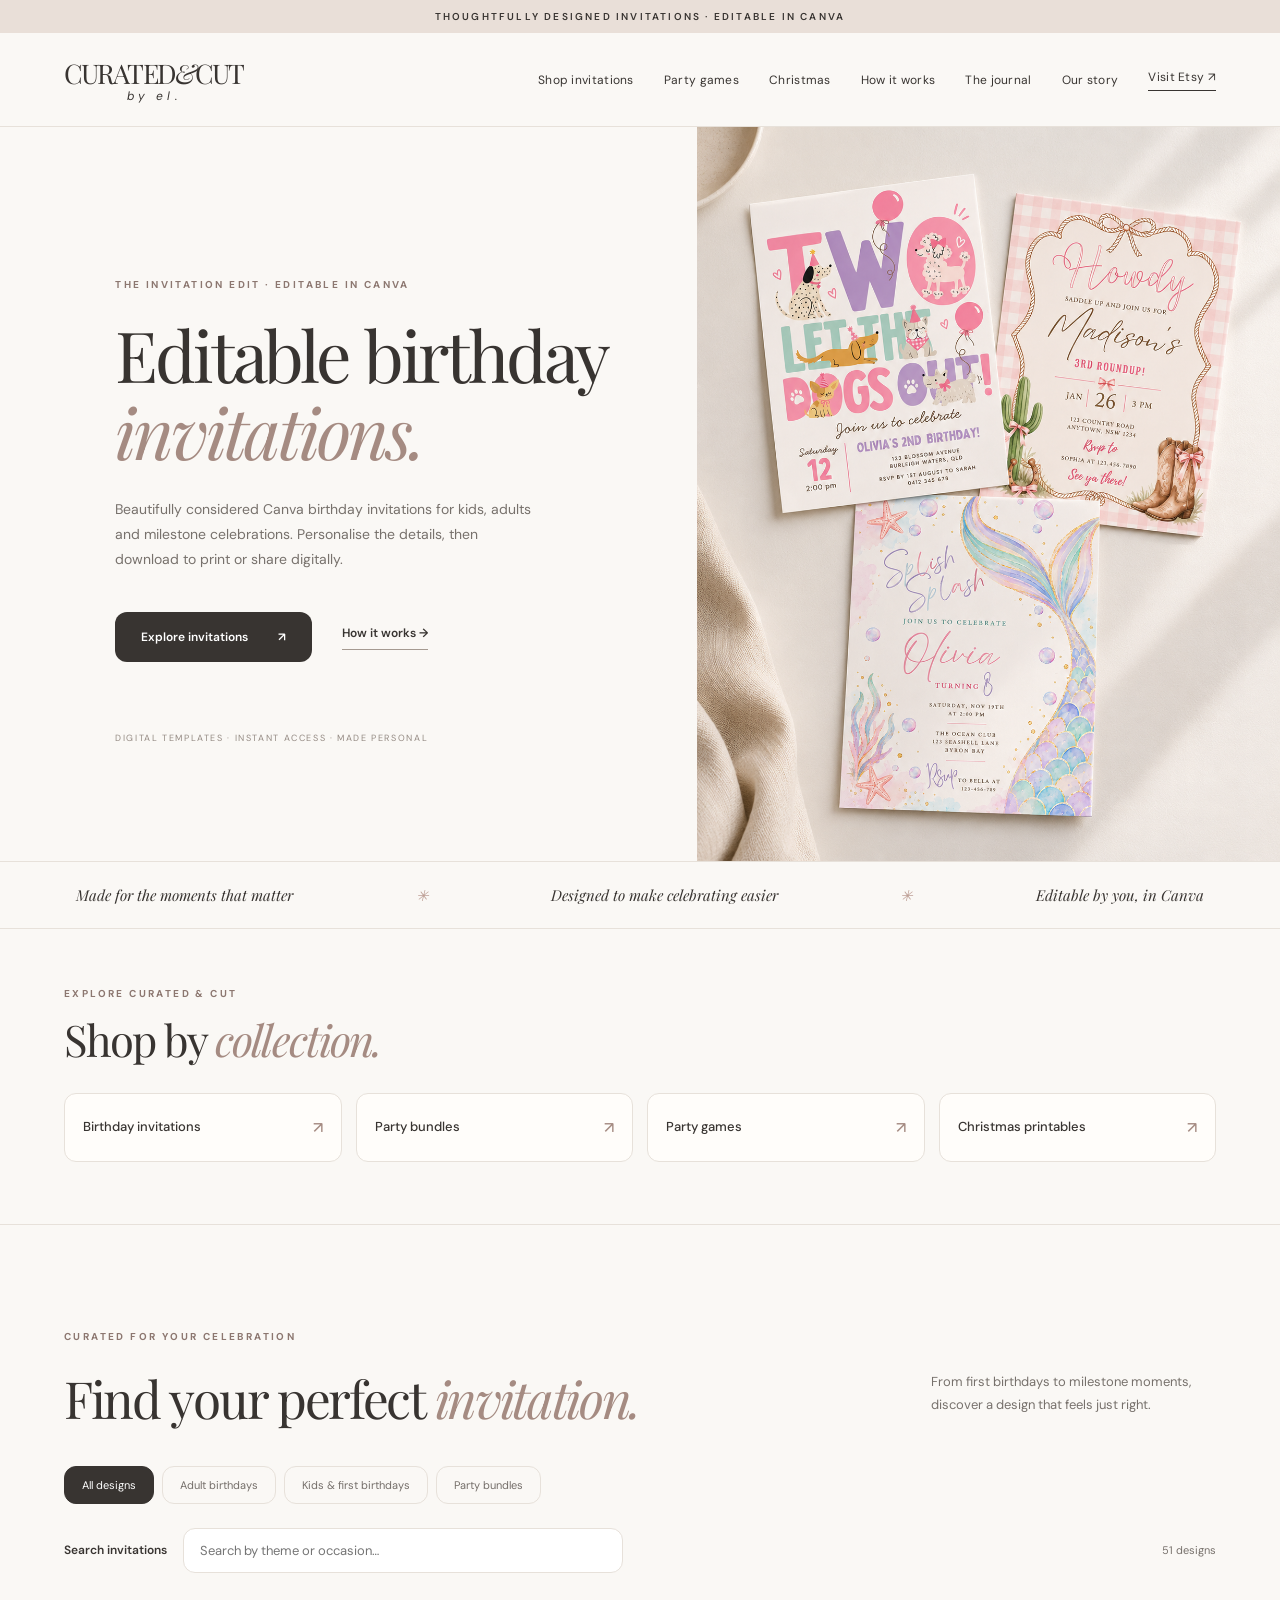
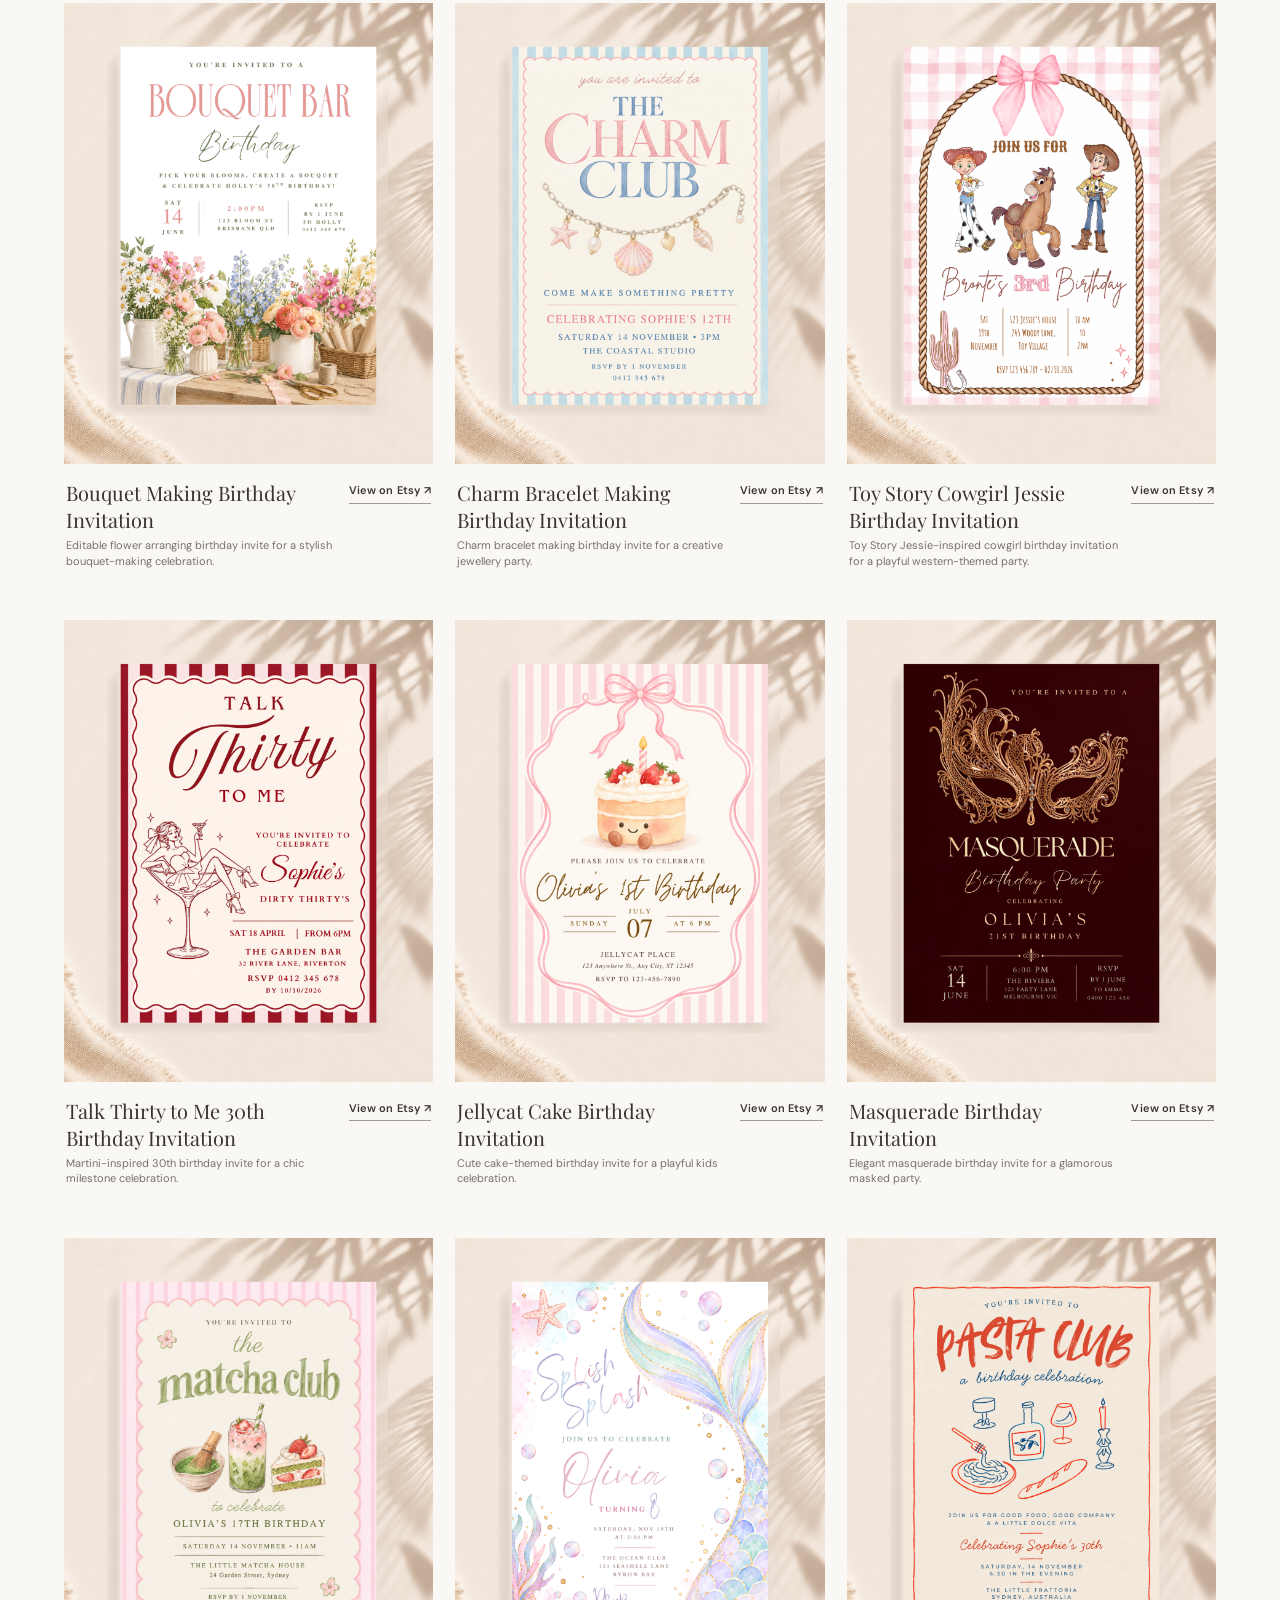
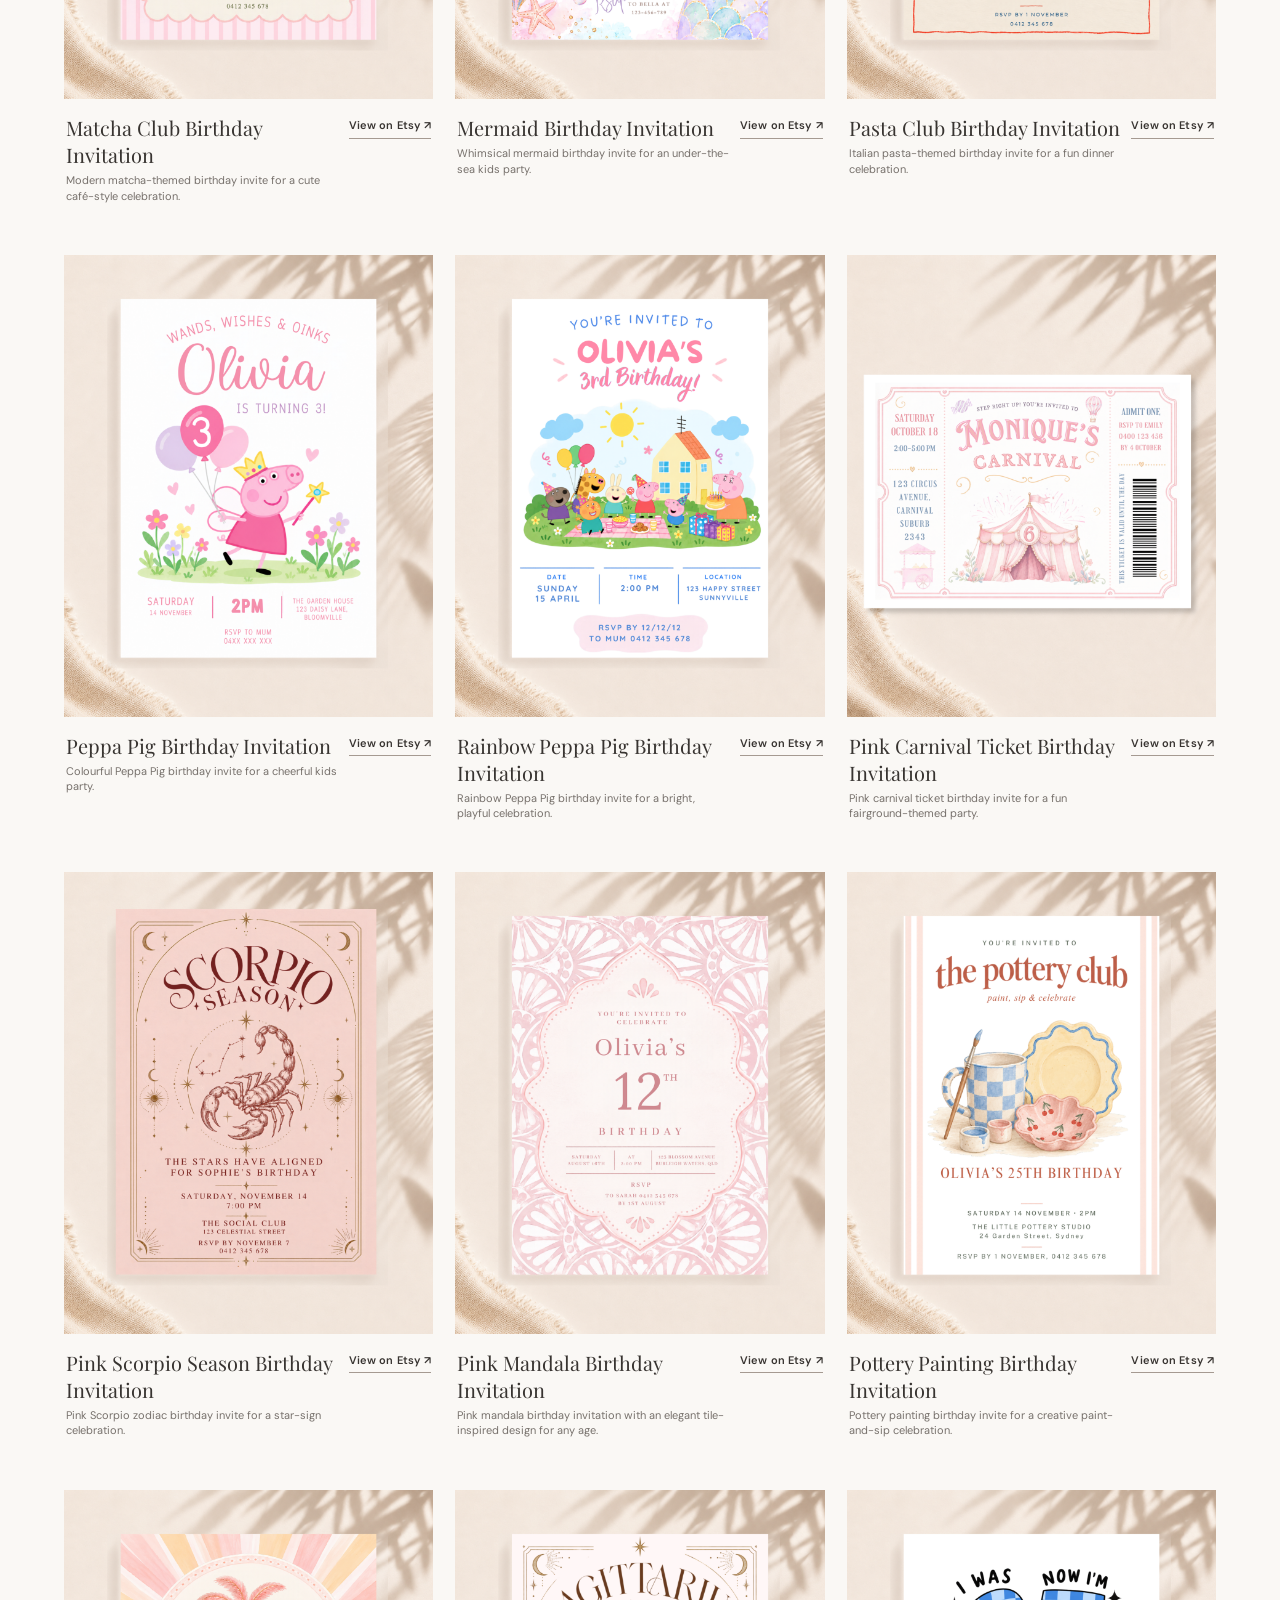
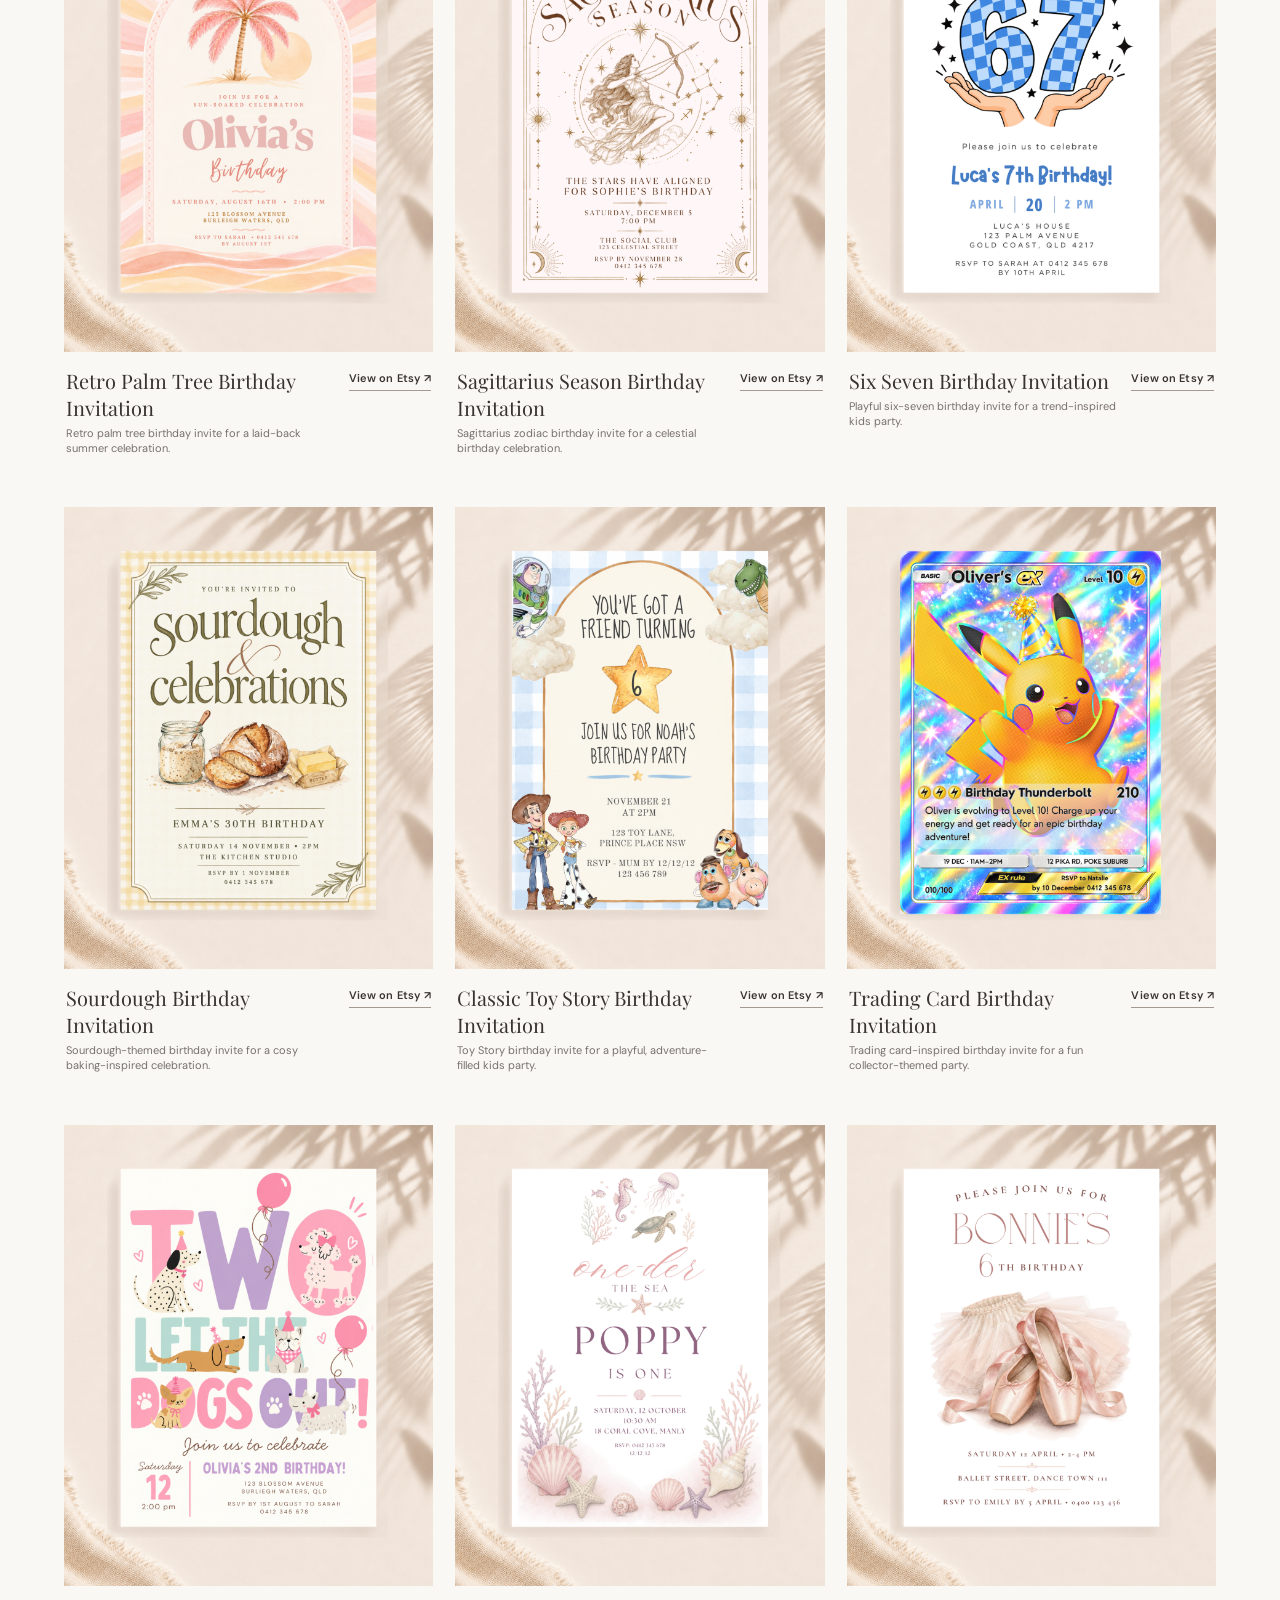
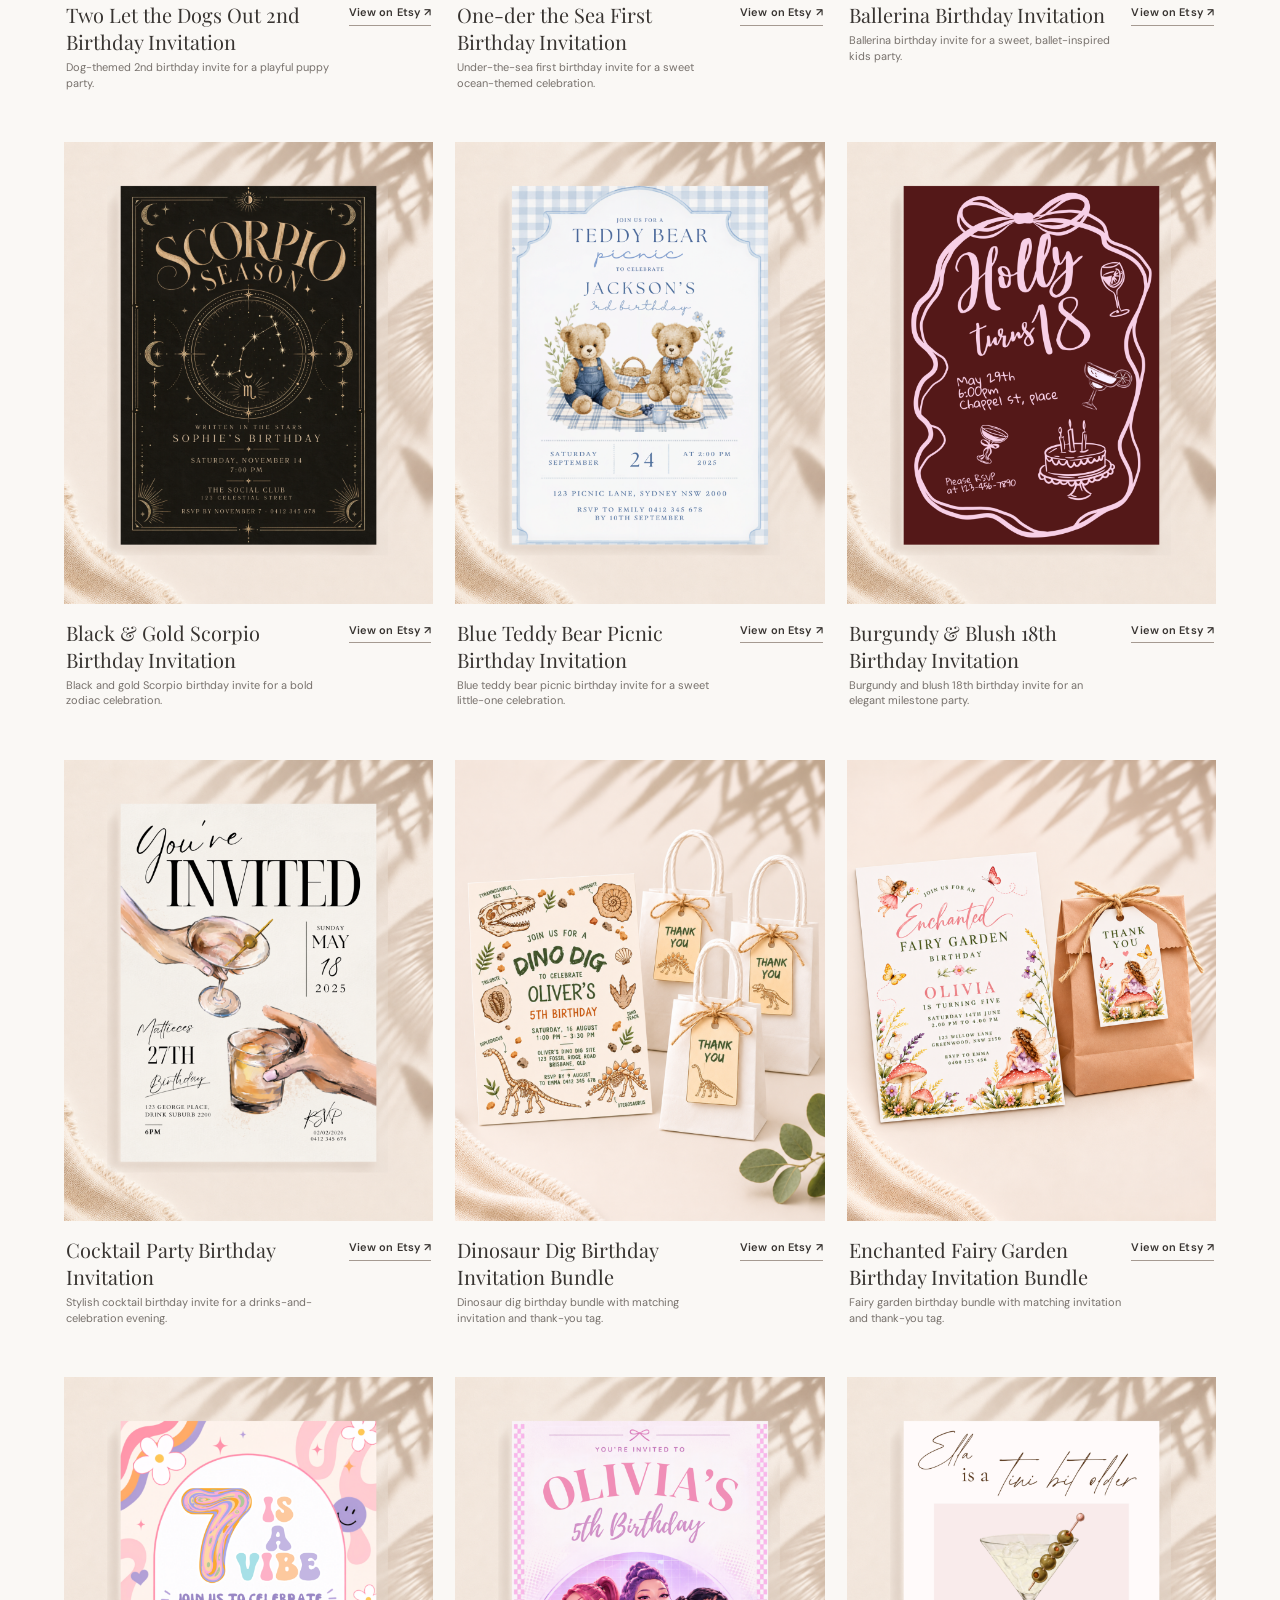
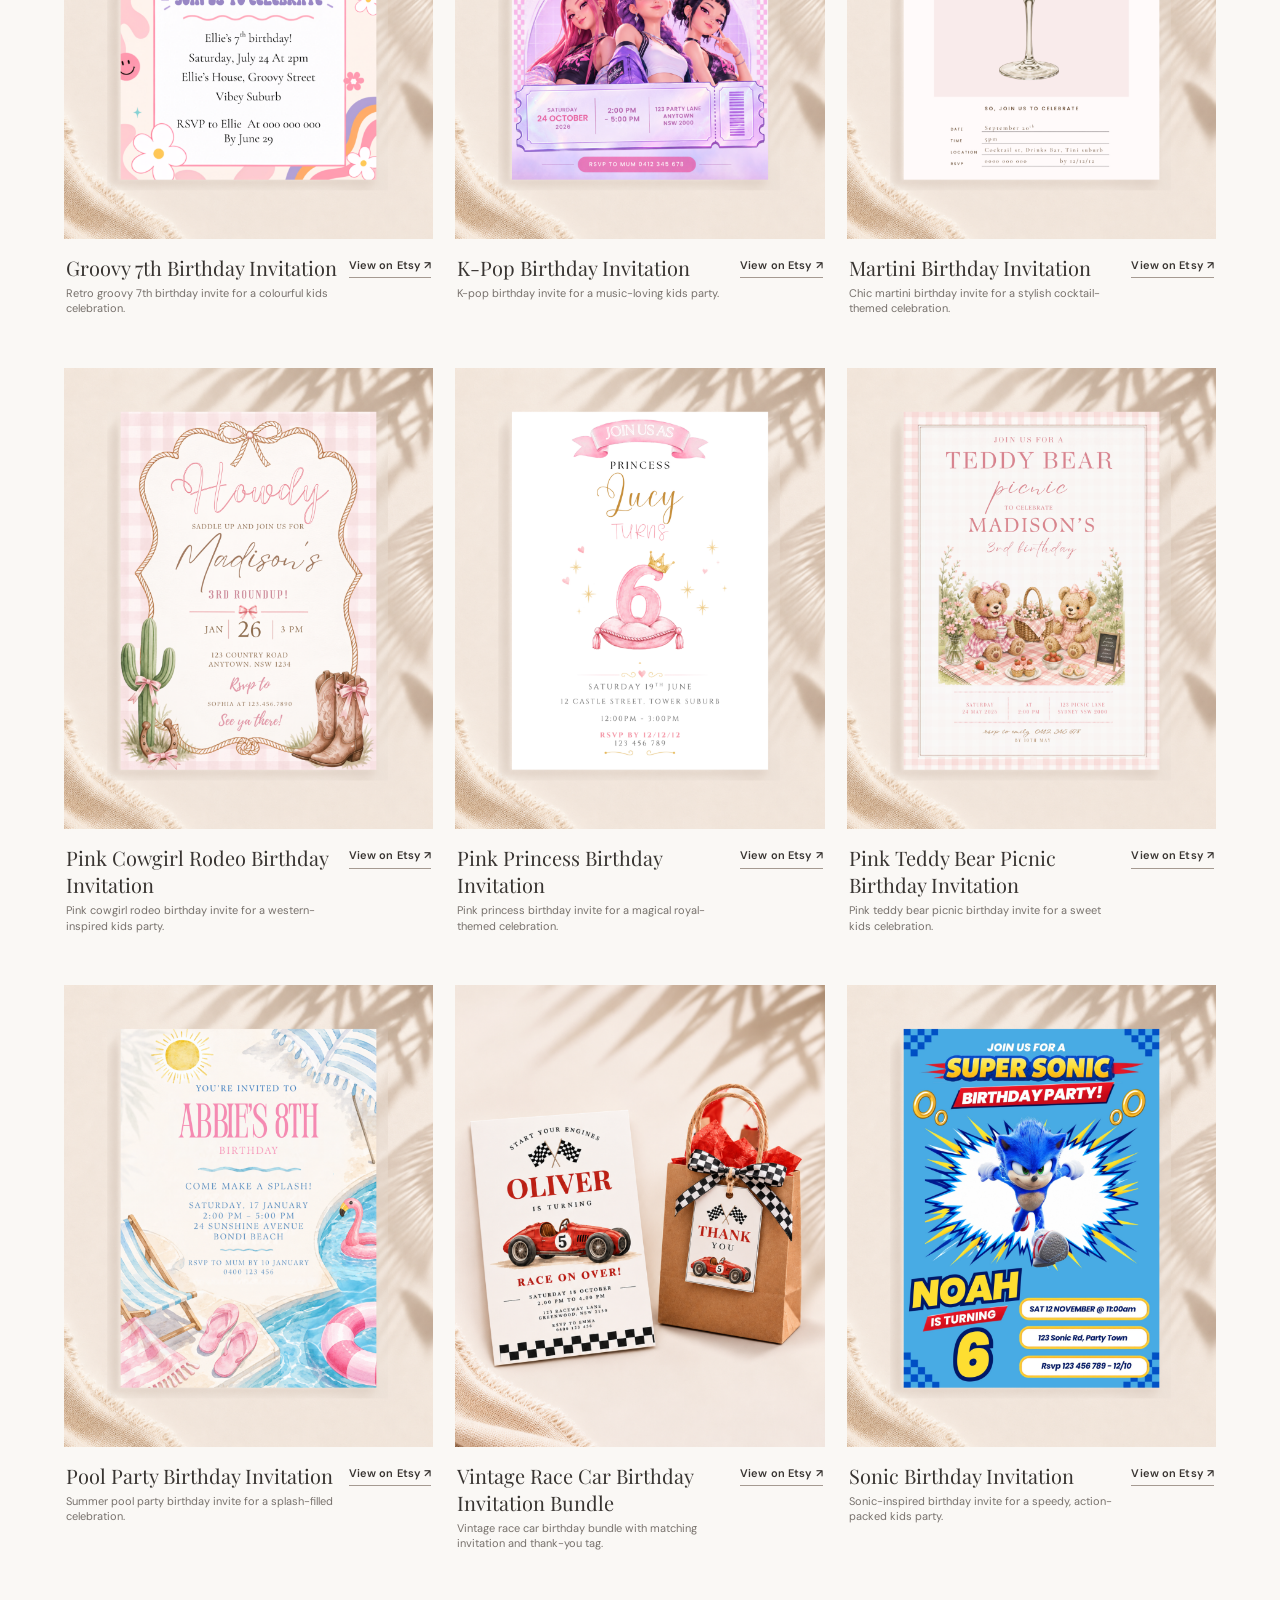
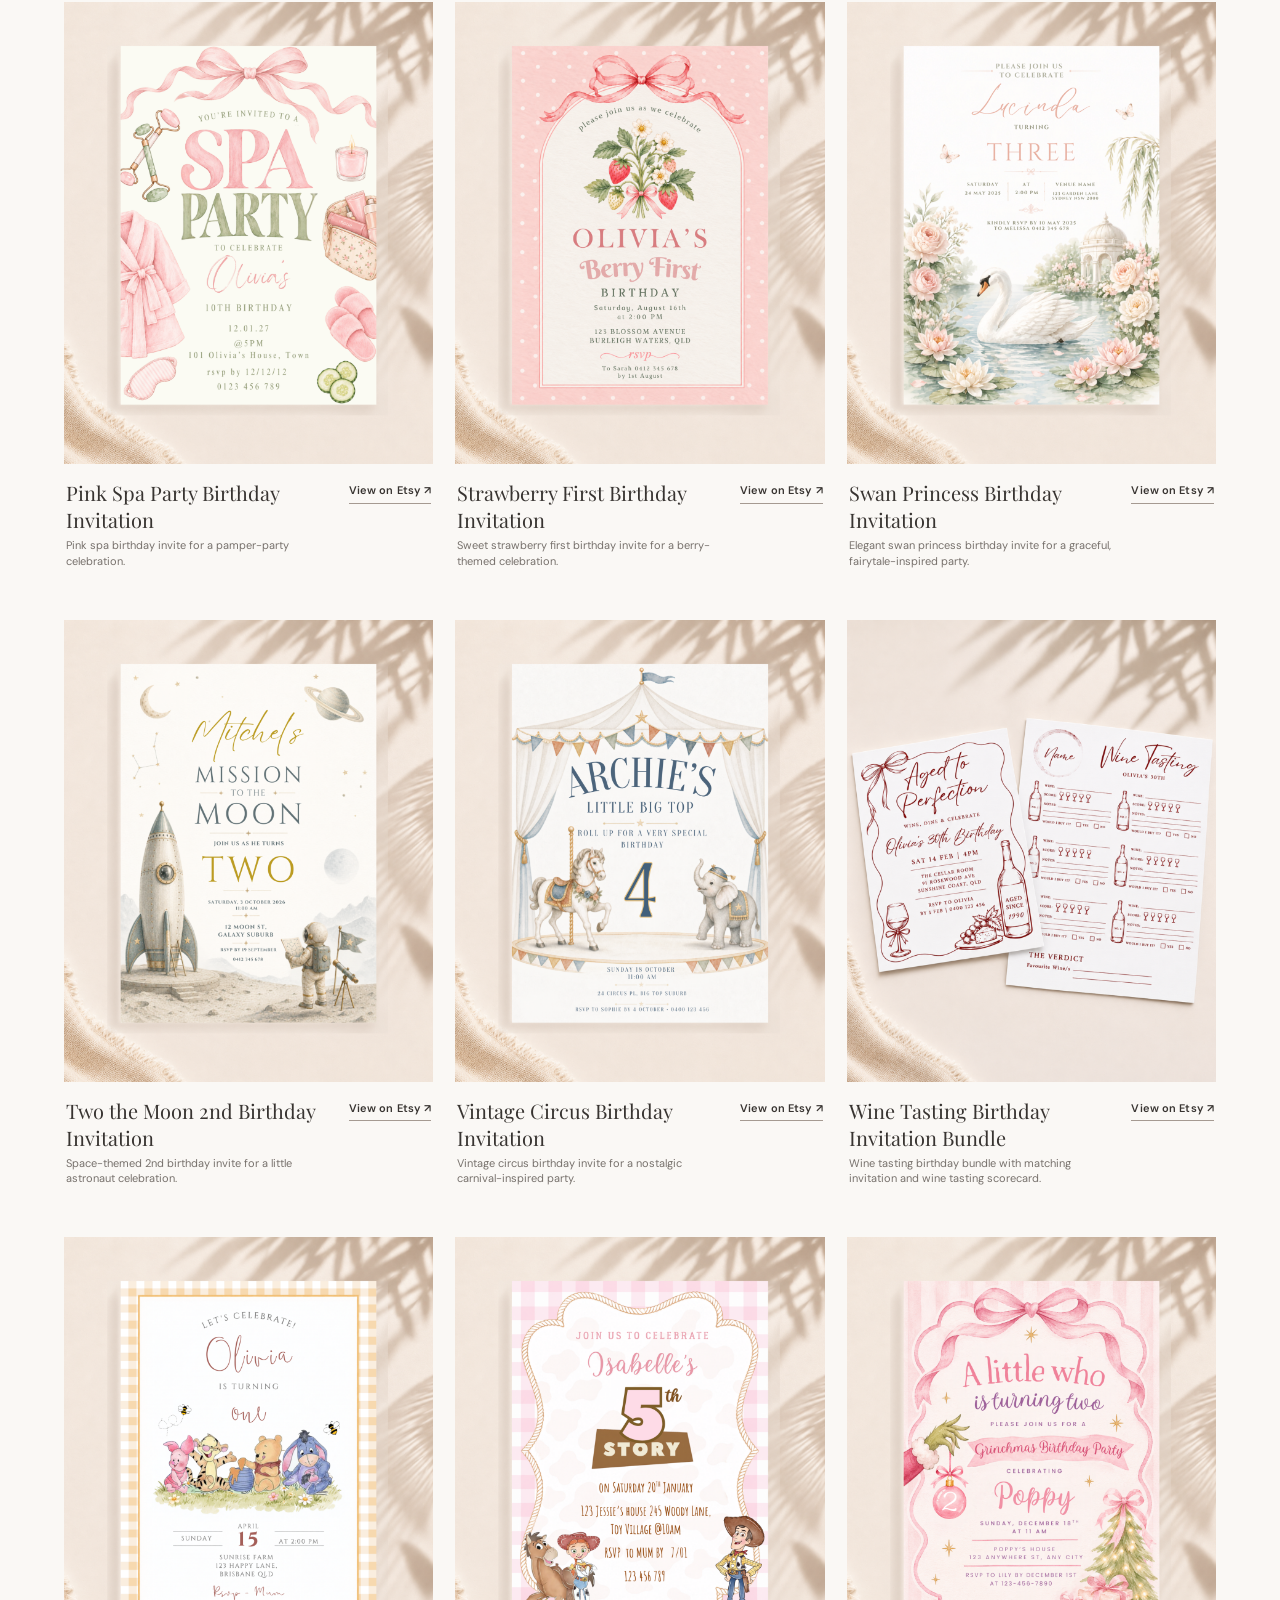
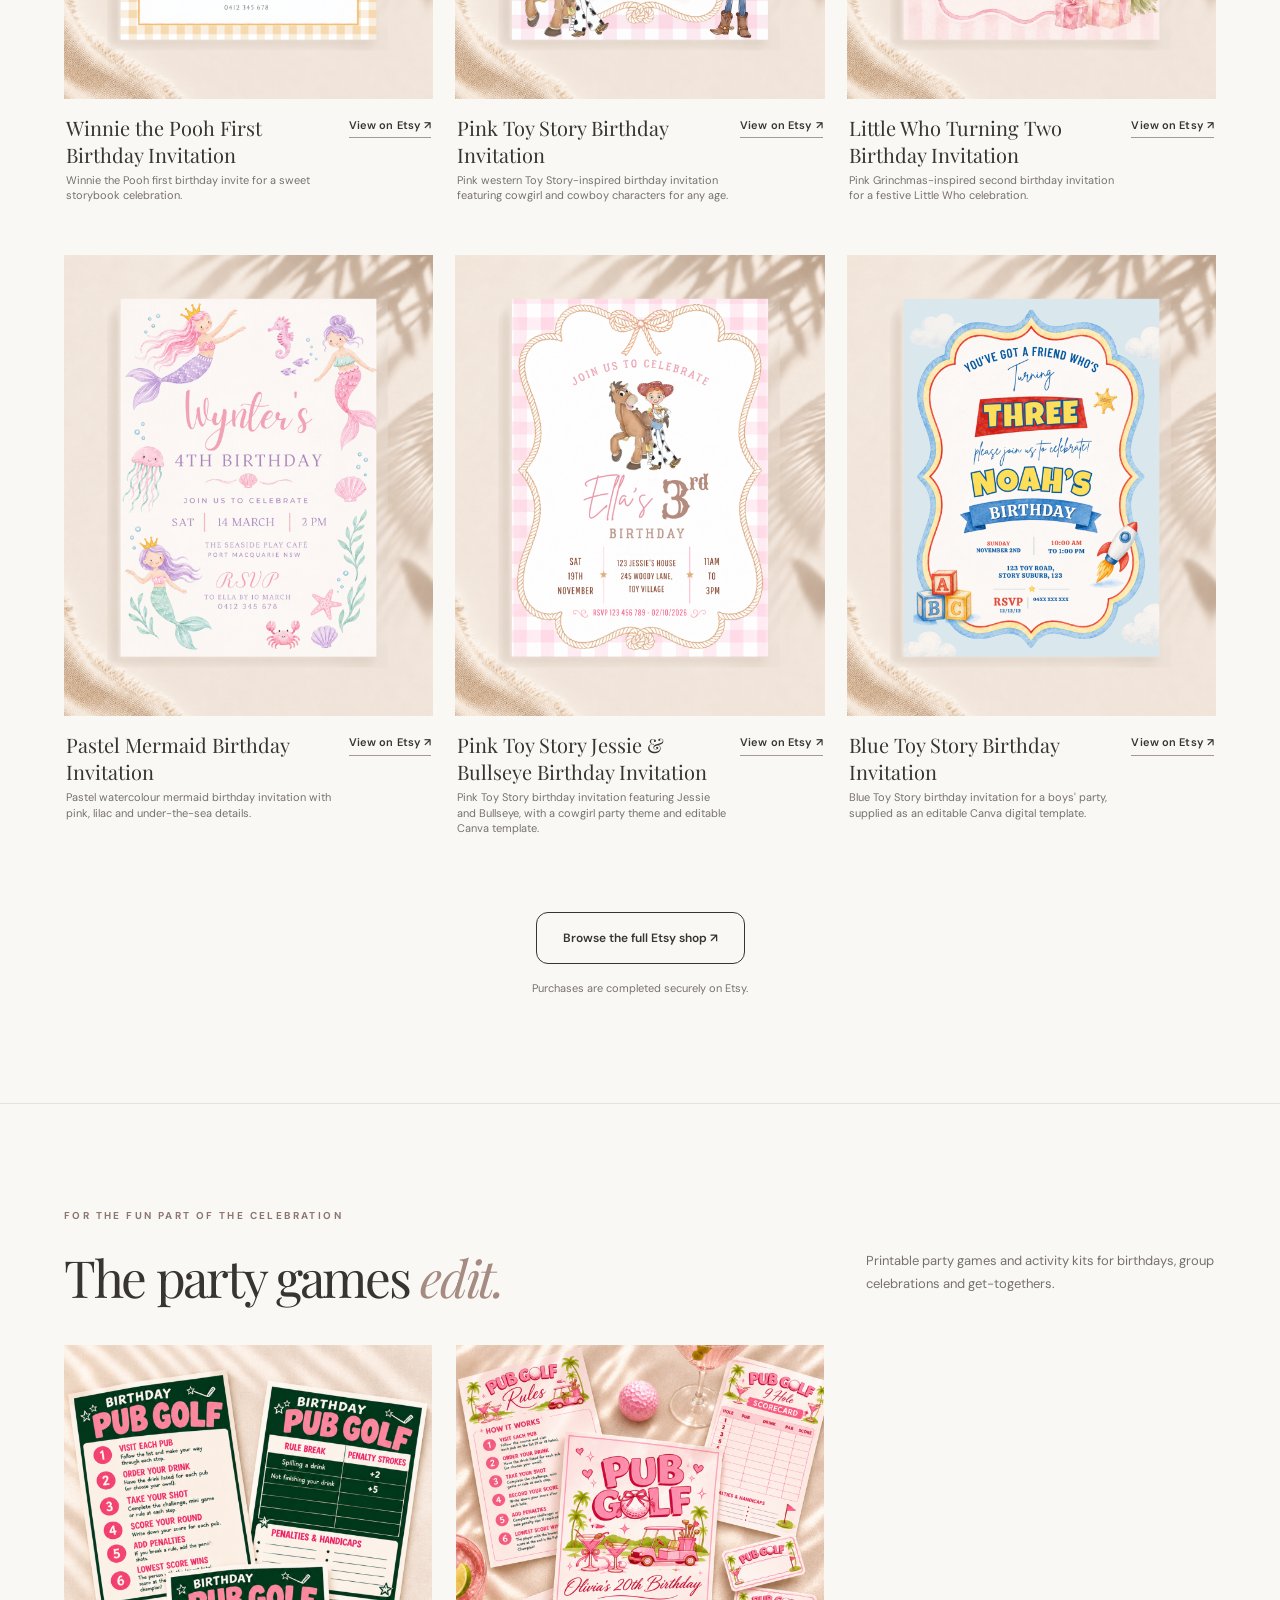
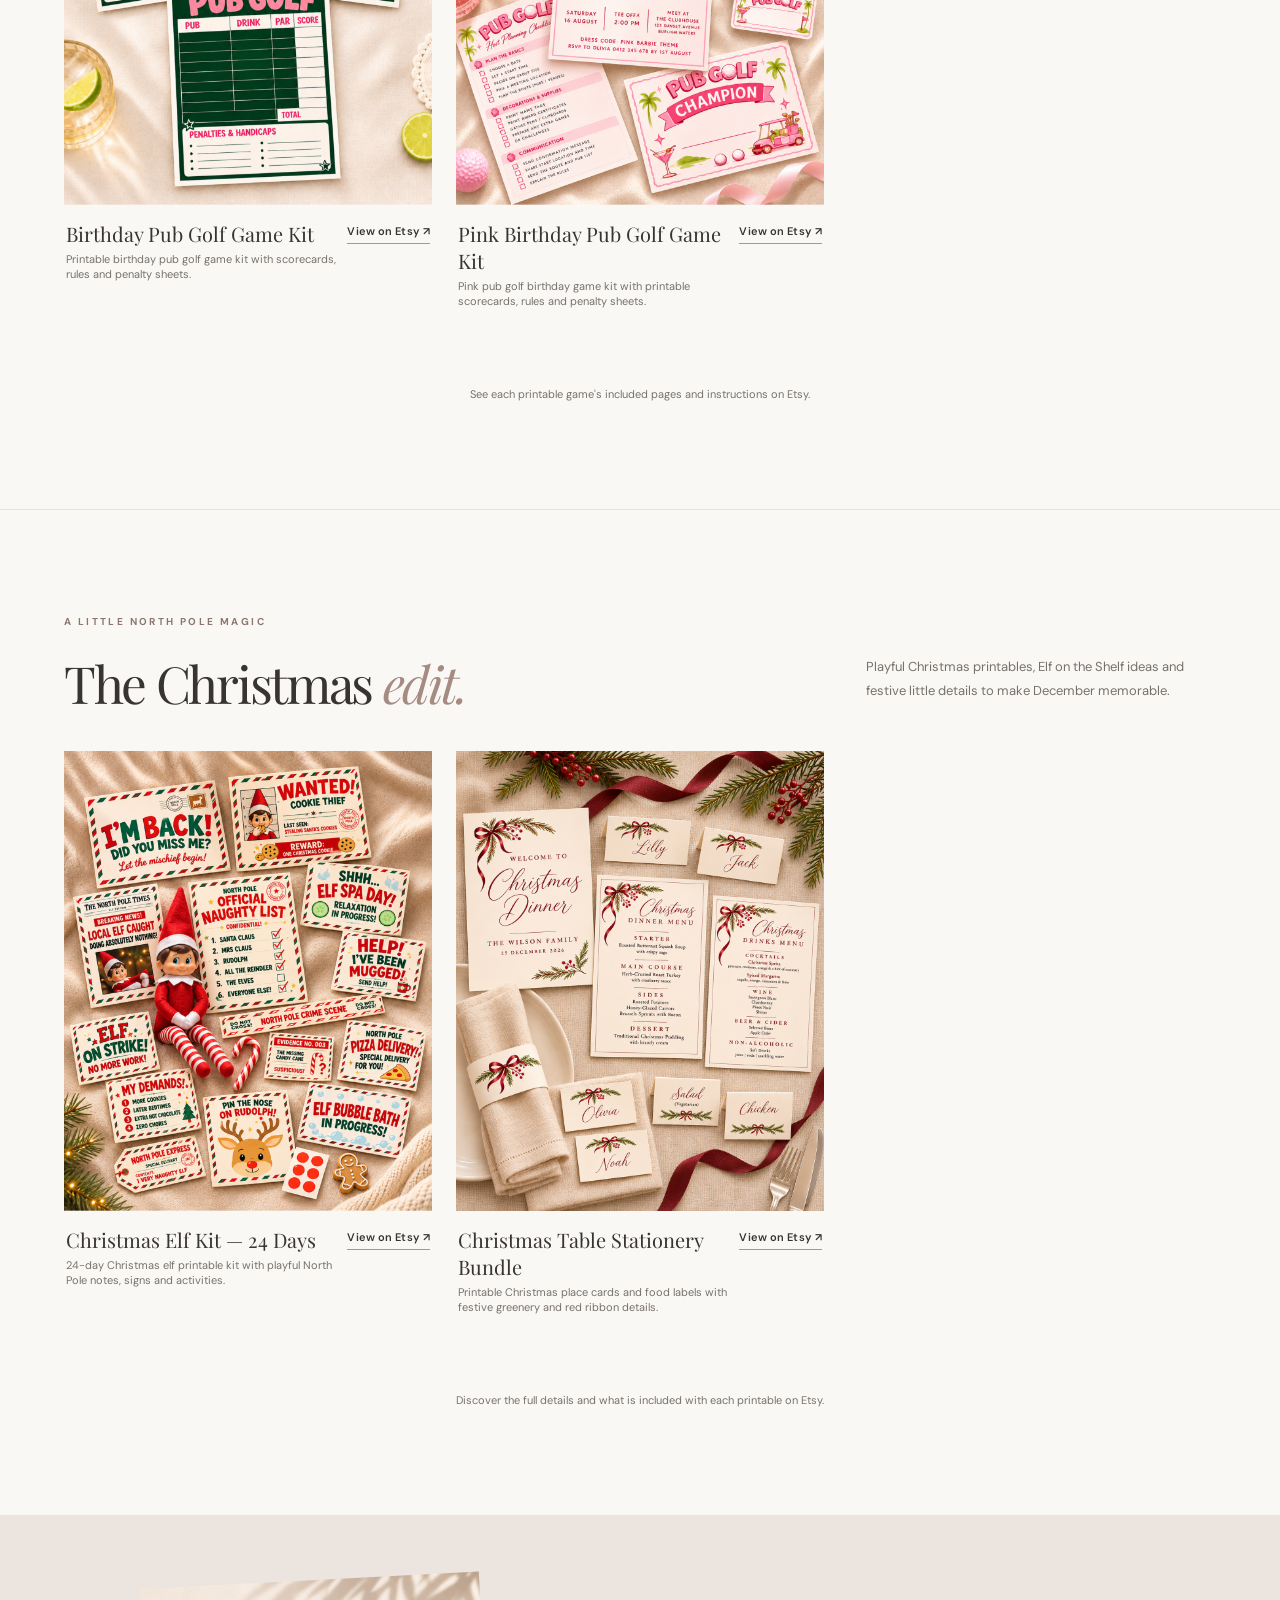
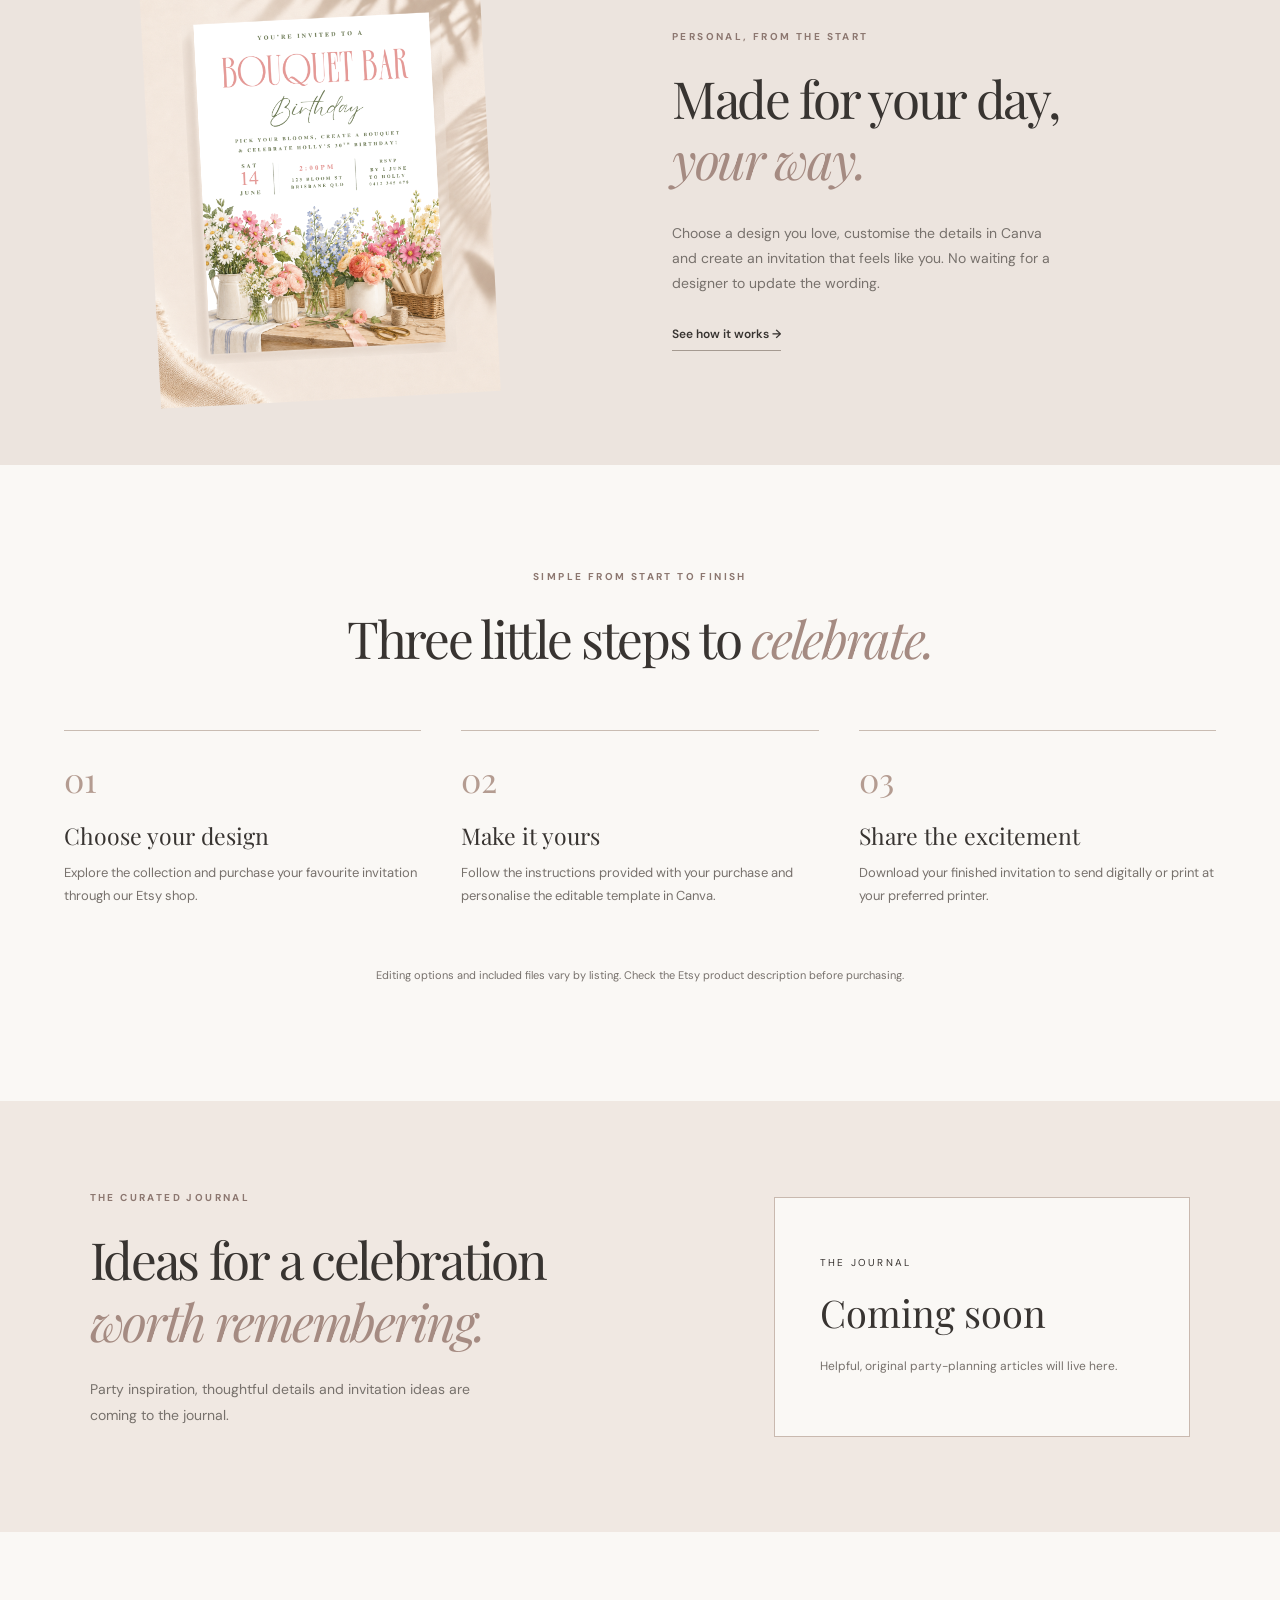
==== commit 177bc846: "Refresh homepage gallery for renamed invitation titles" ====
--- a/index.html
+++ b/index.html
@@ -488,7 +488,7 @@
 </footer>
 
 <!-- WEBSITE JAVASCRIPT -->
-<script src="script.js?v=20261121-two-toy-story-invites" defer></script>
+<script src="script.js?v=20261121-invitation-titles" defer></script>
 
 </body>
 </html>
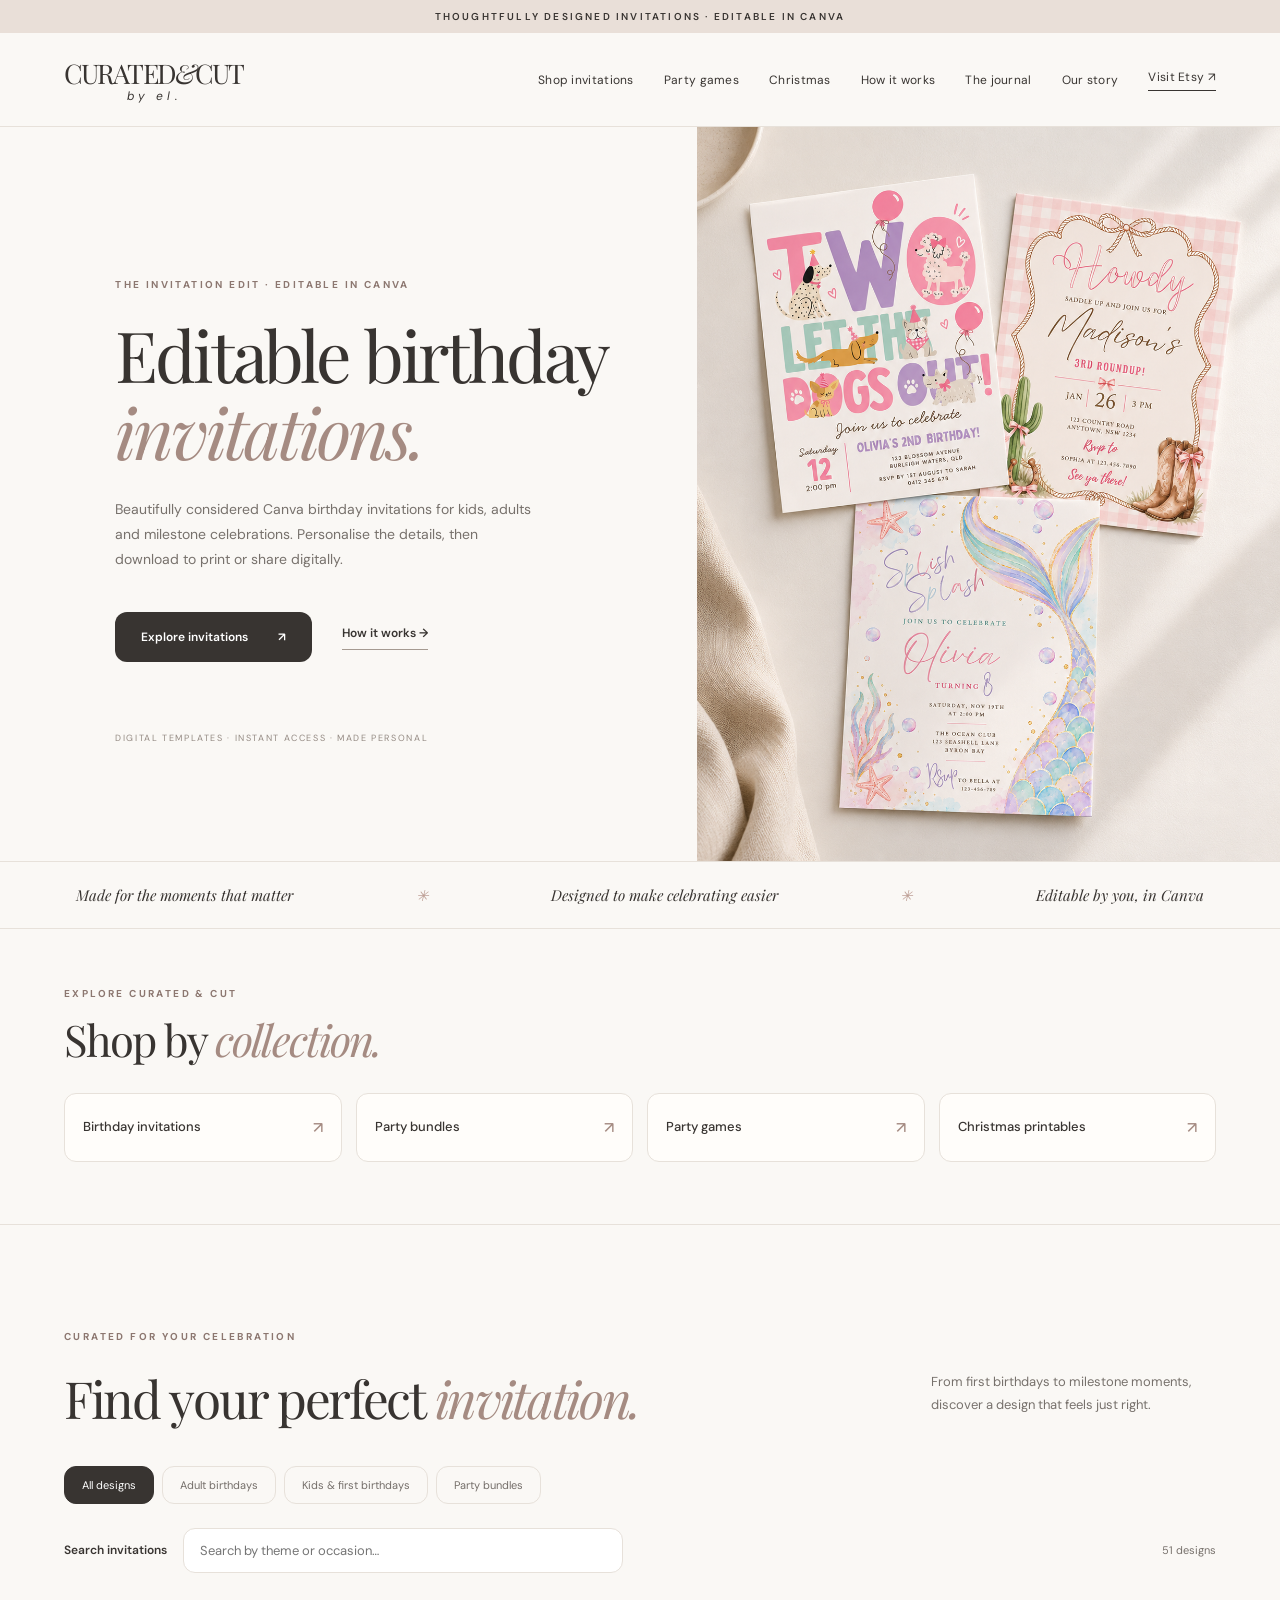
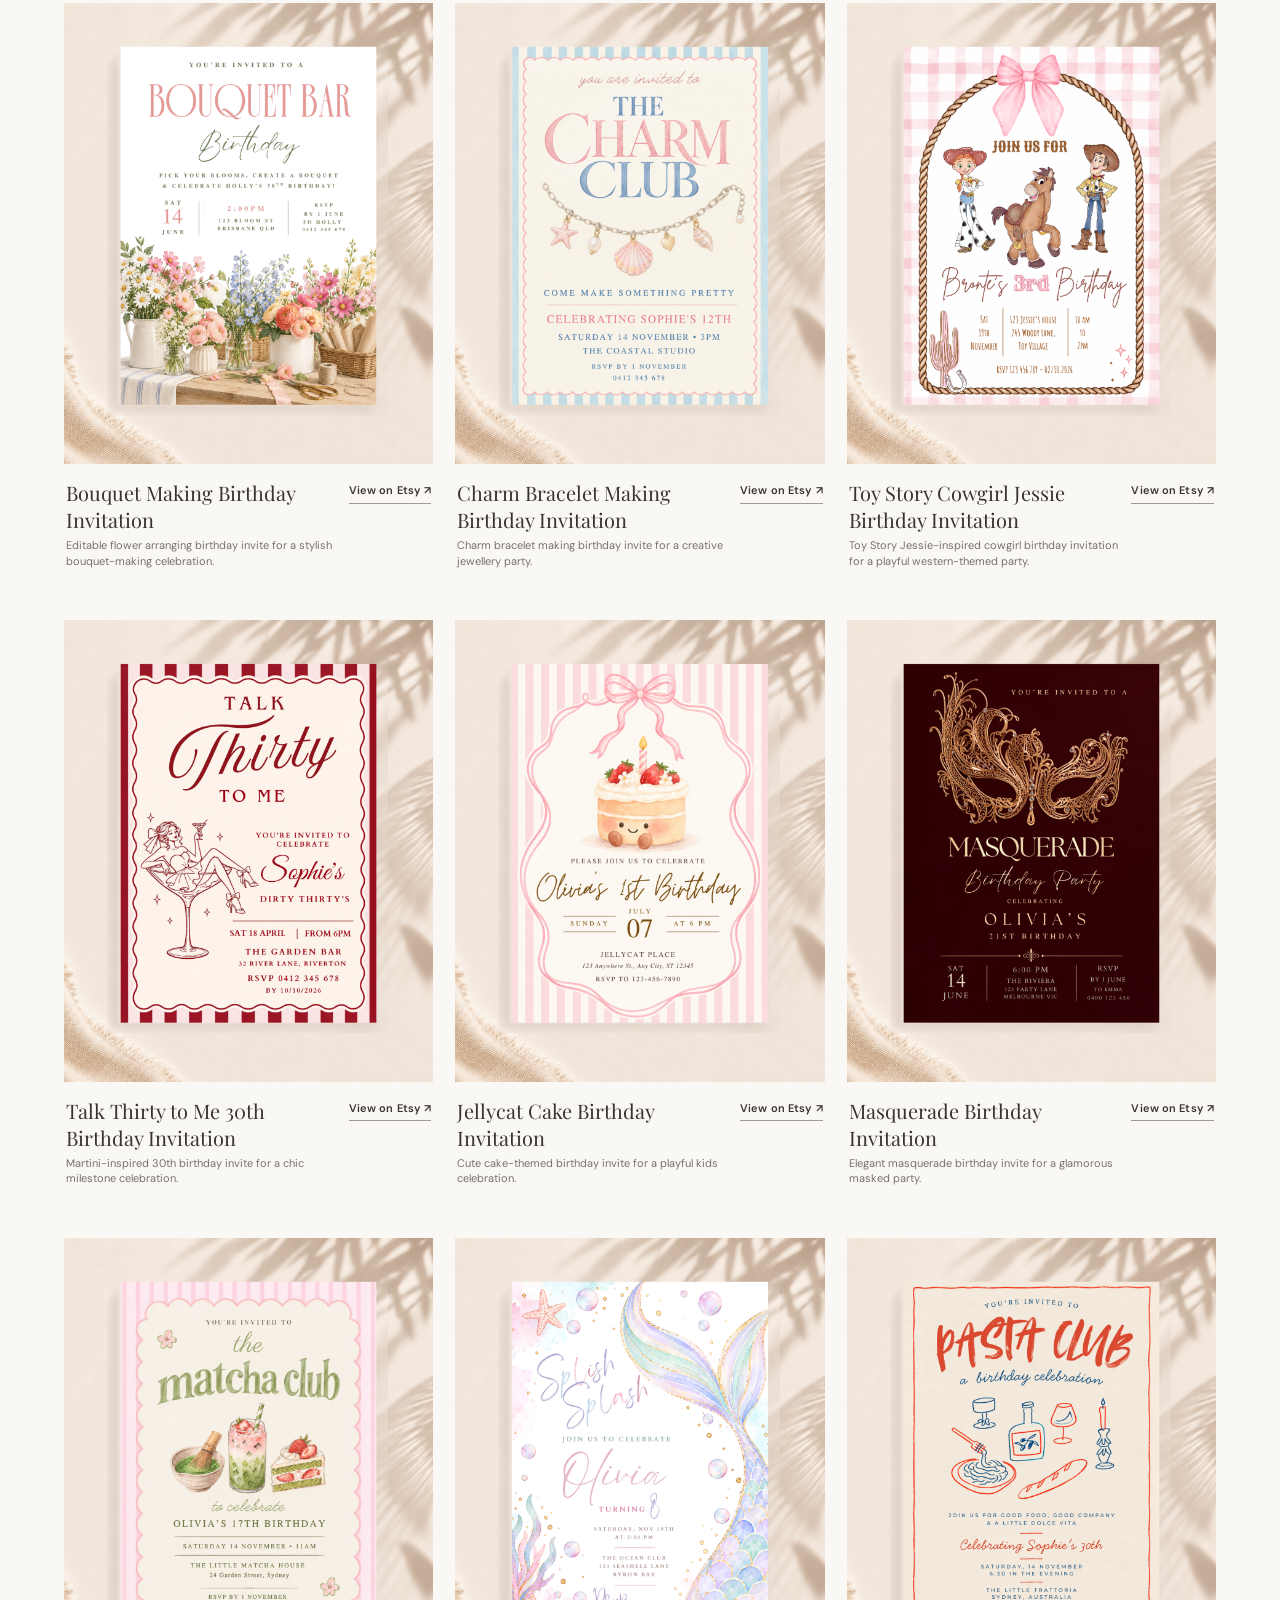
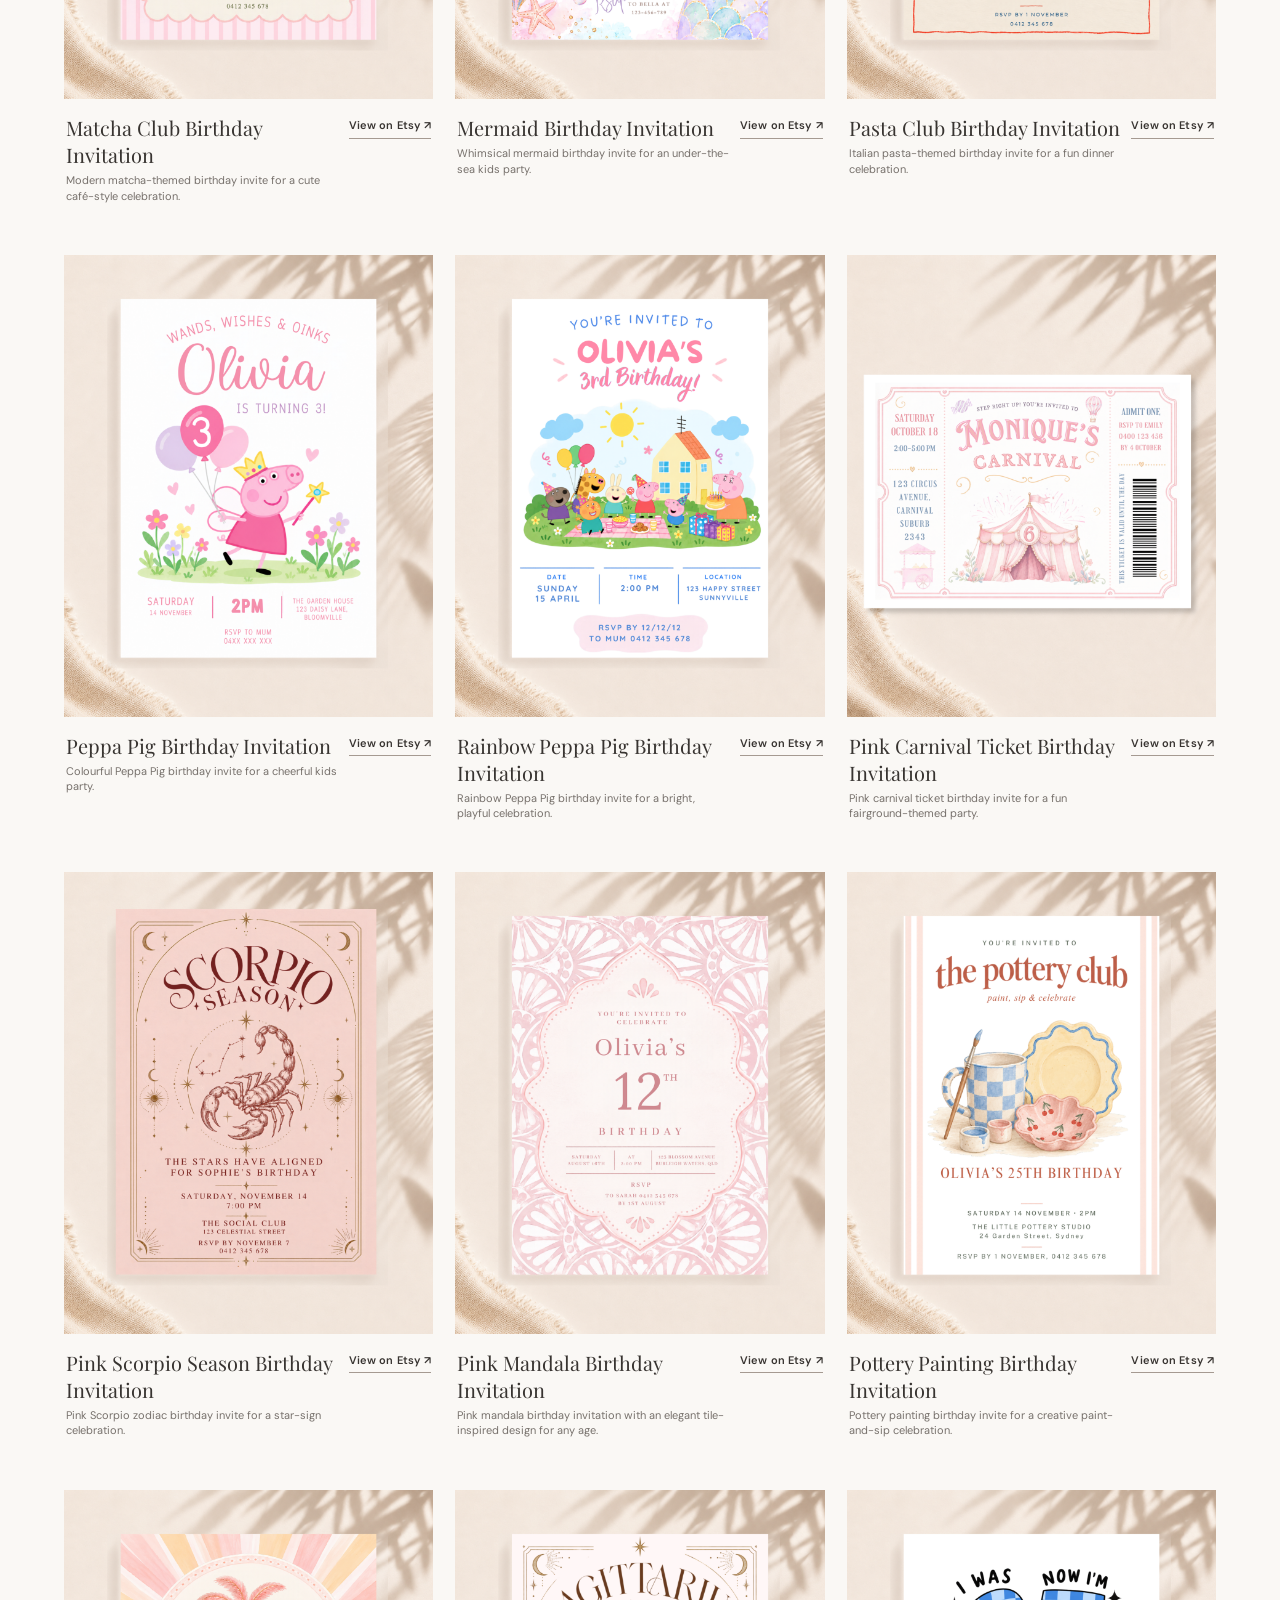
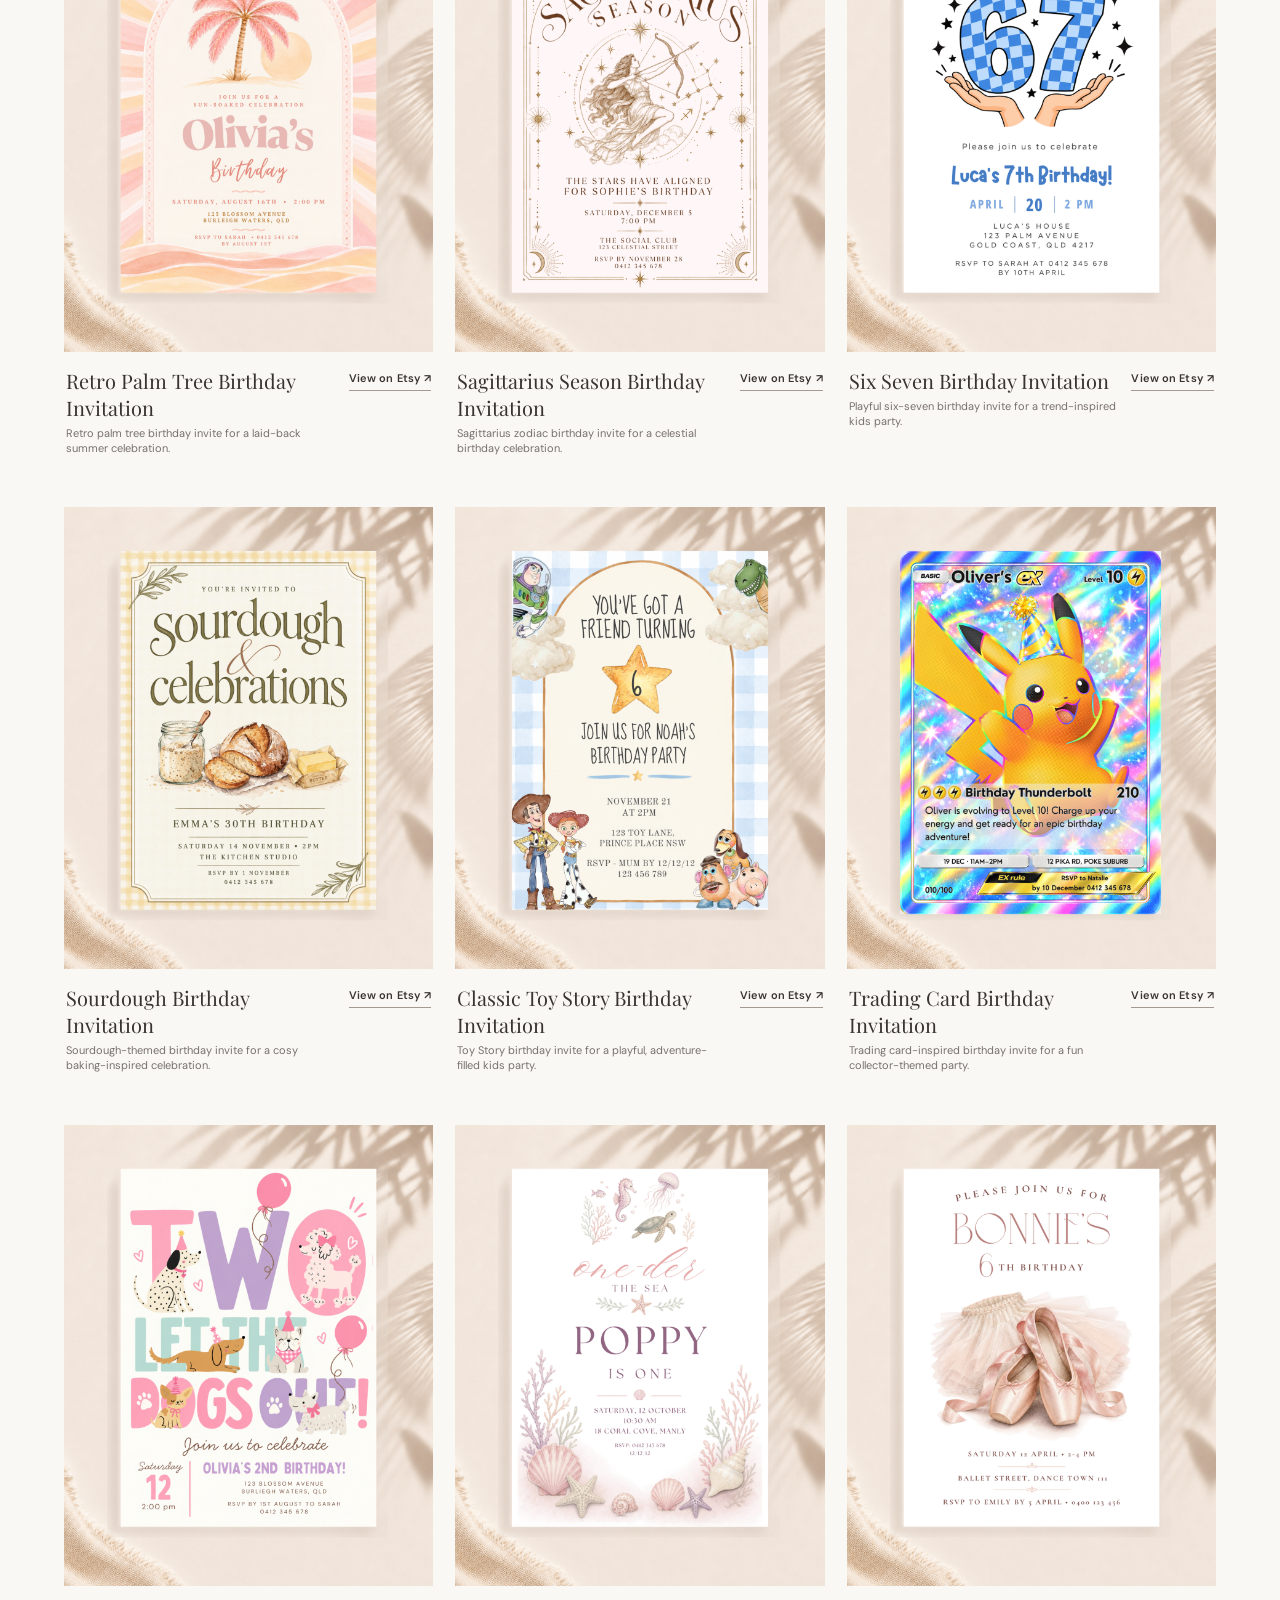
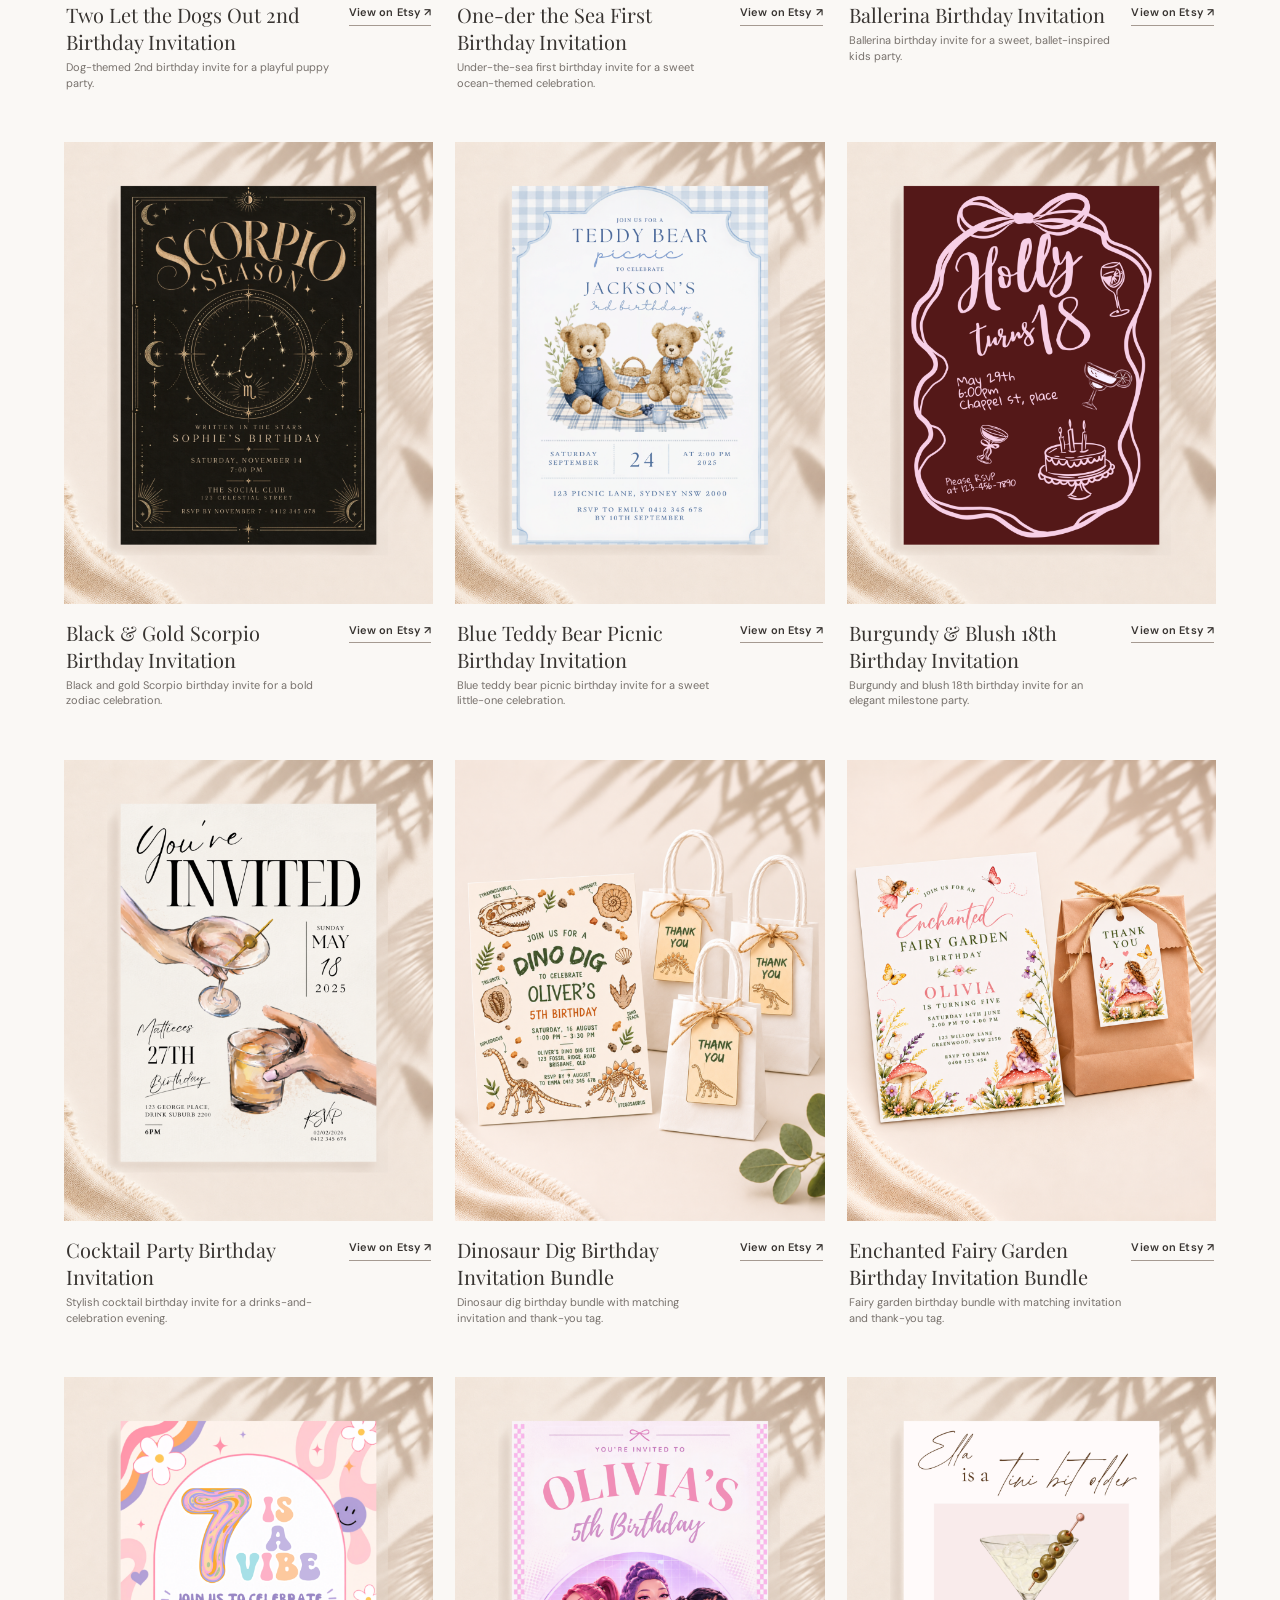
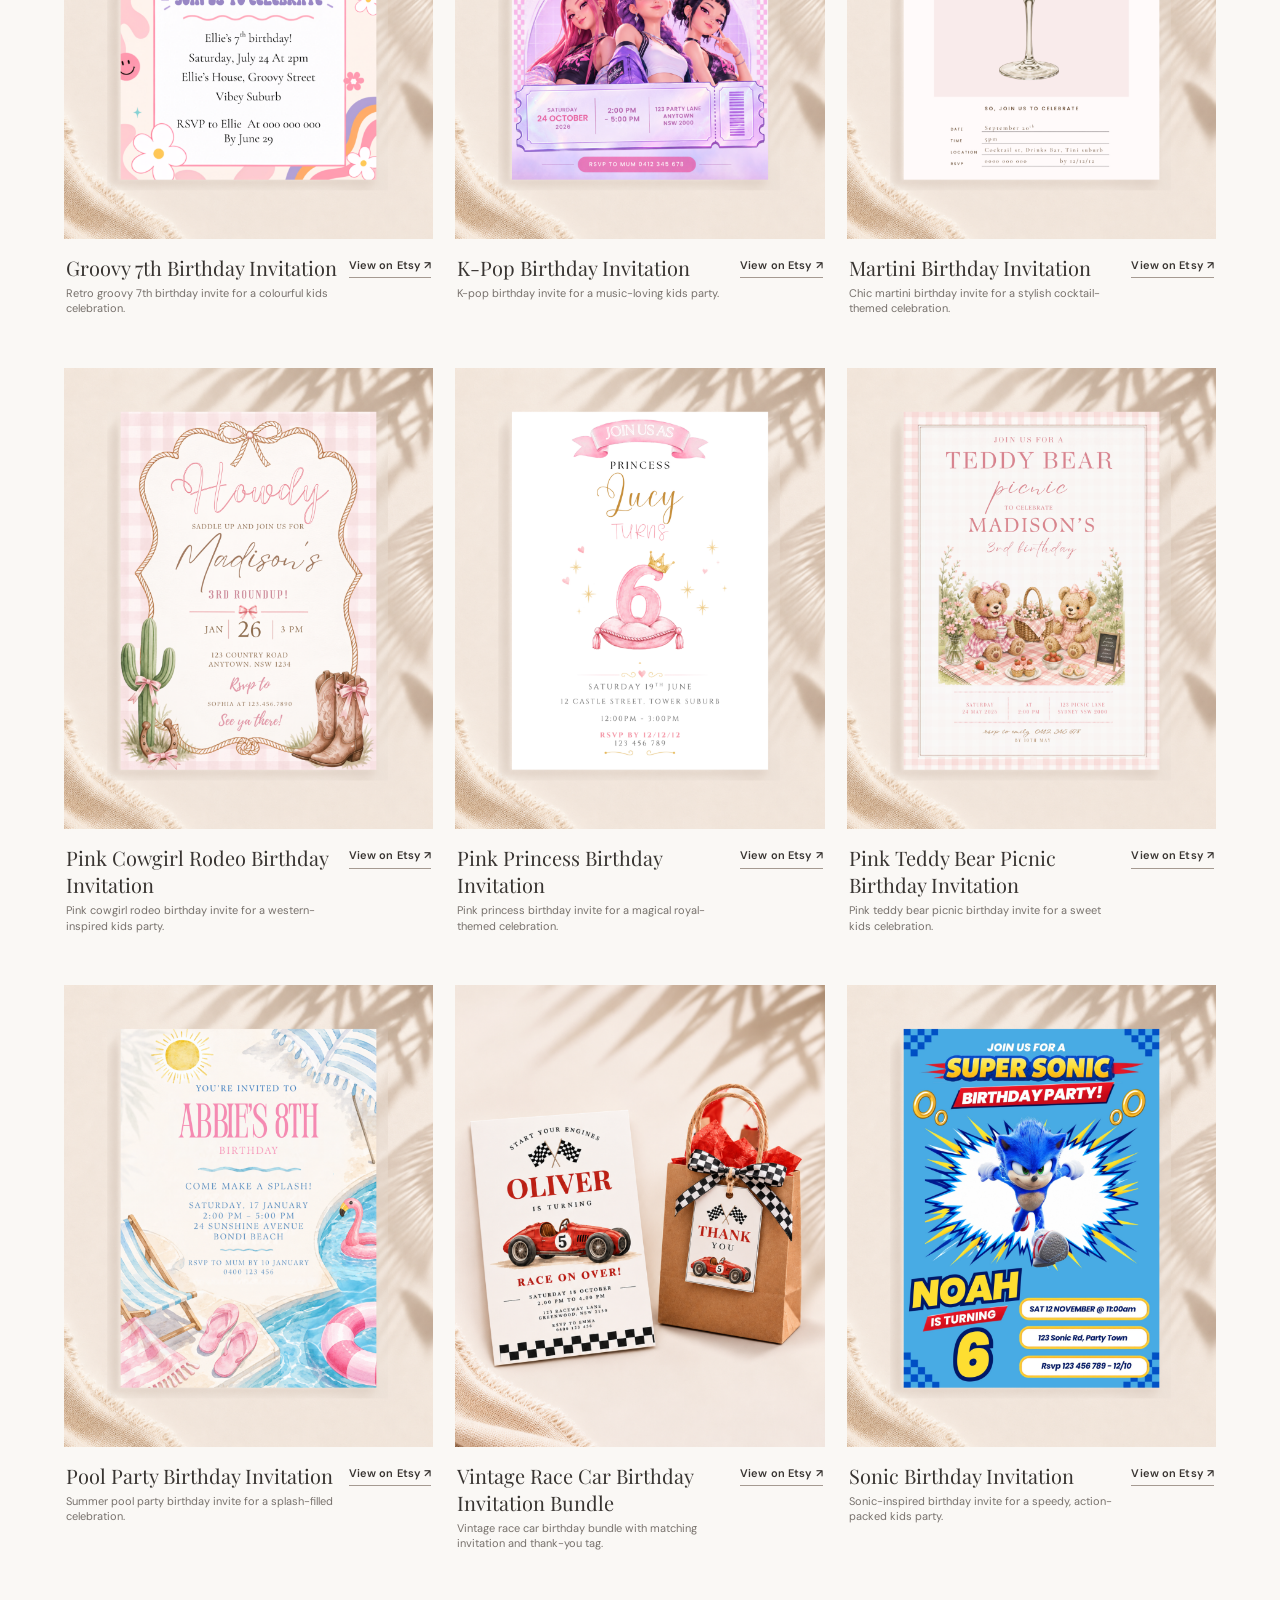
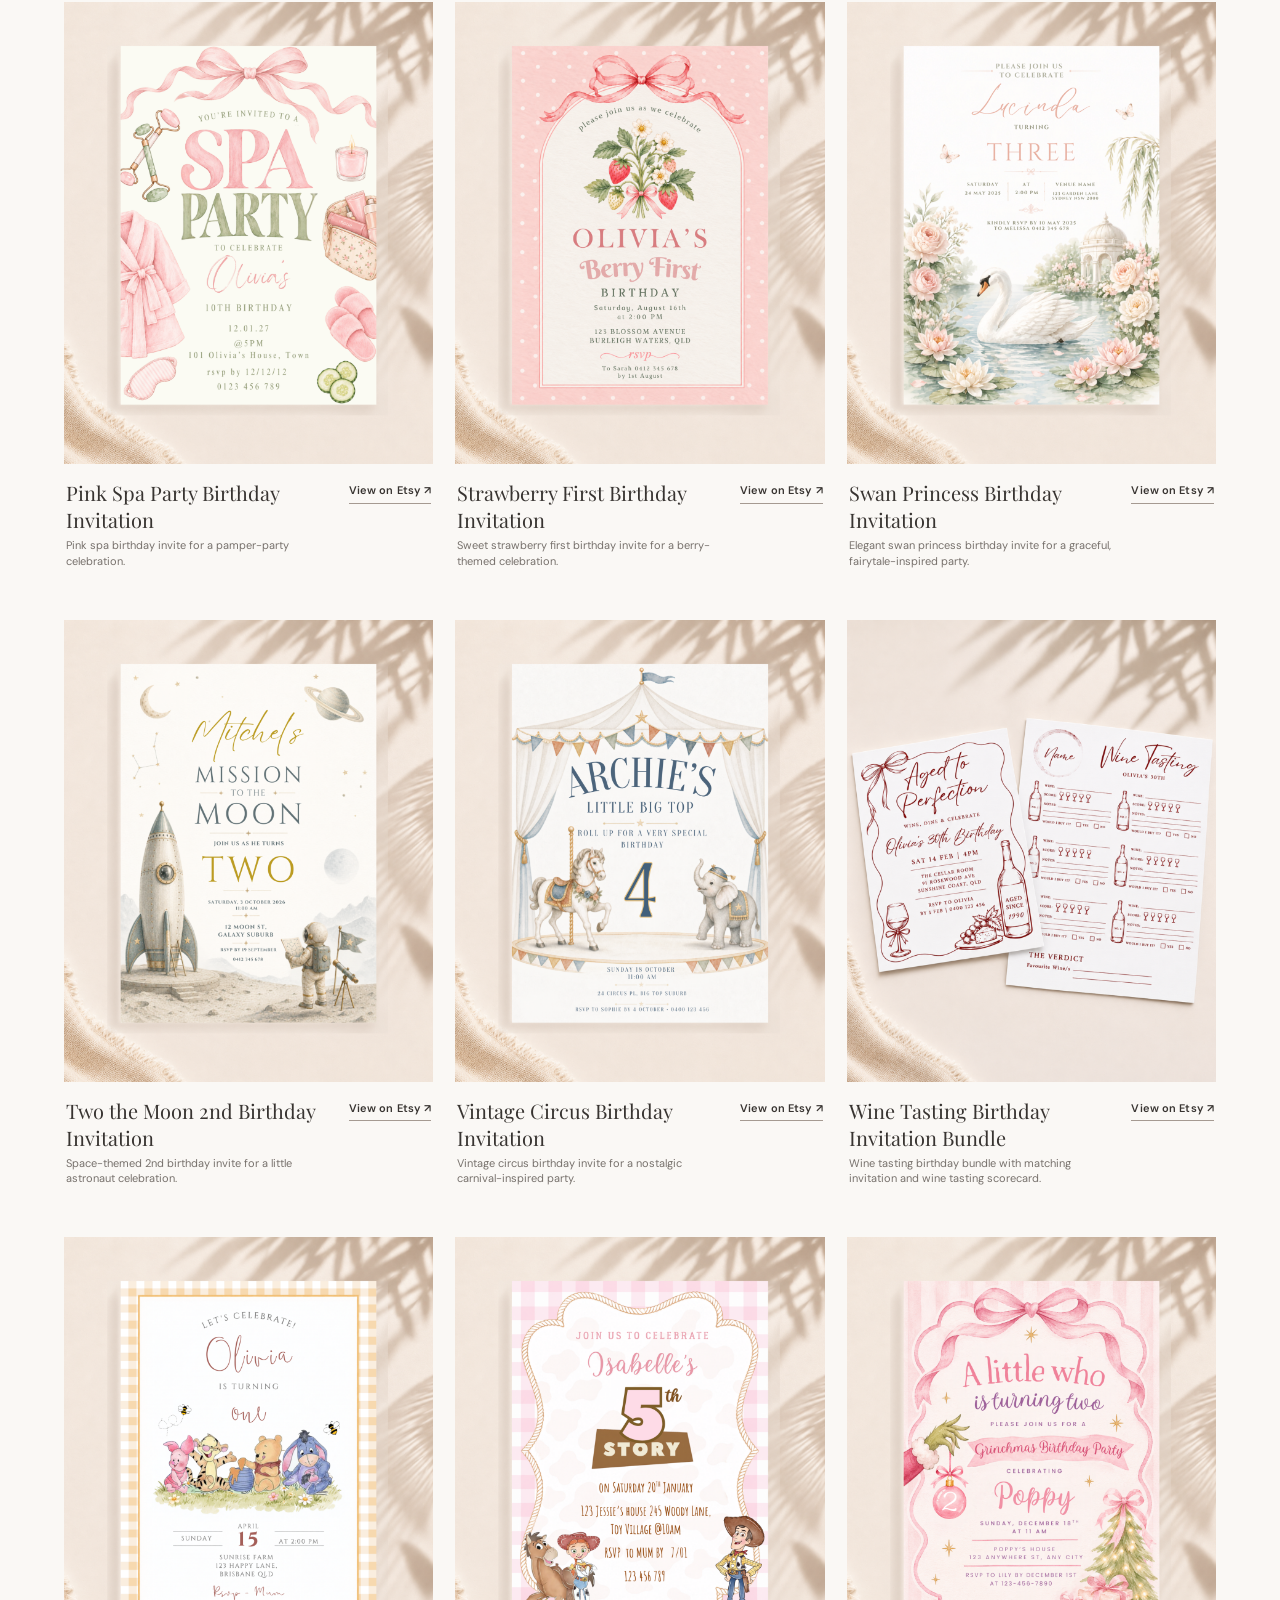
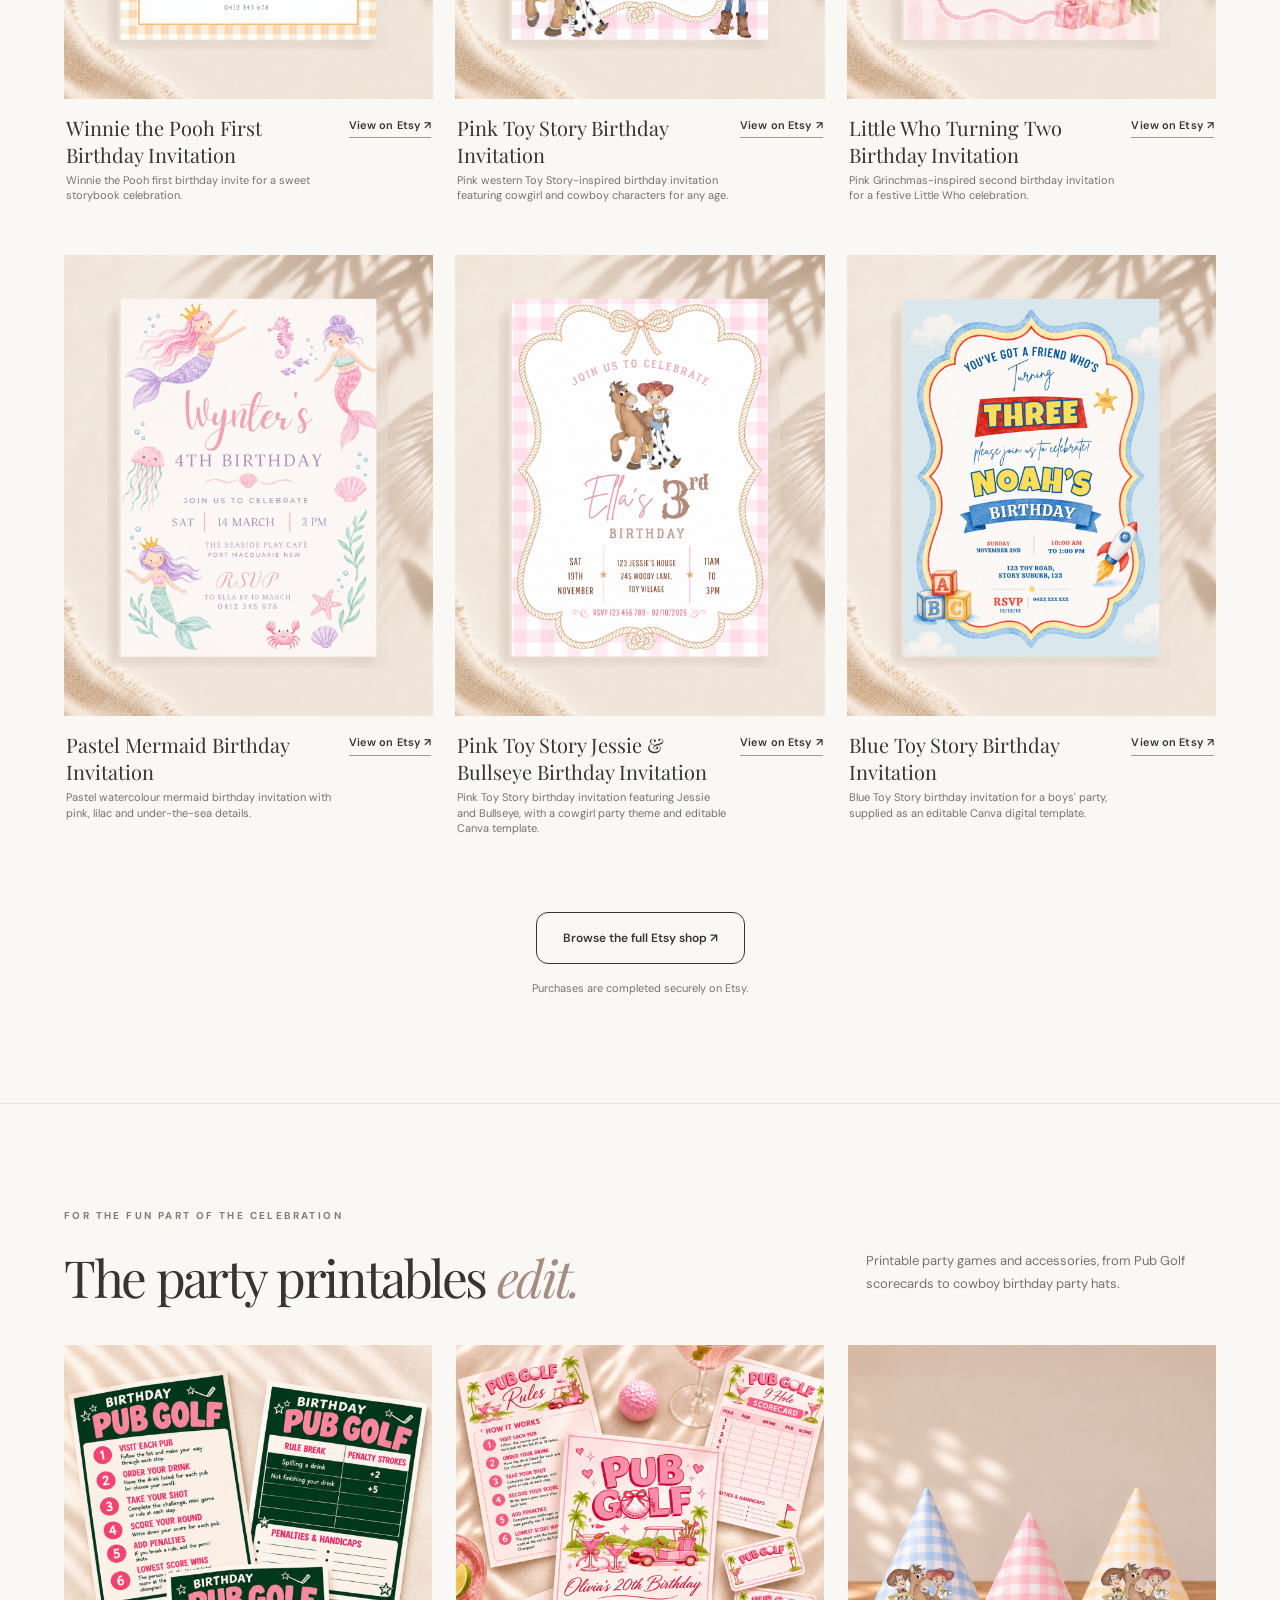
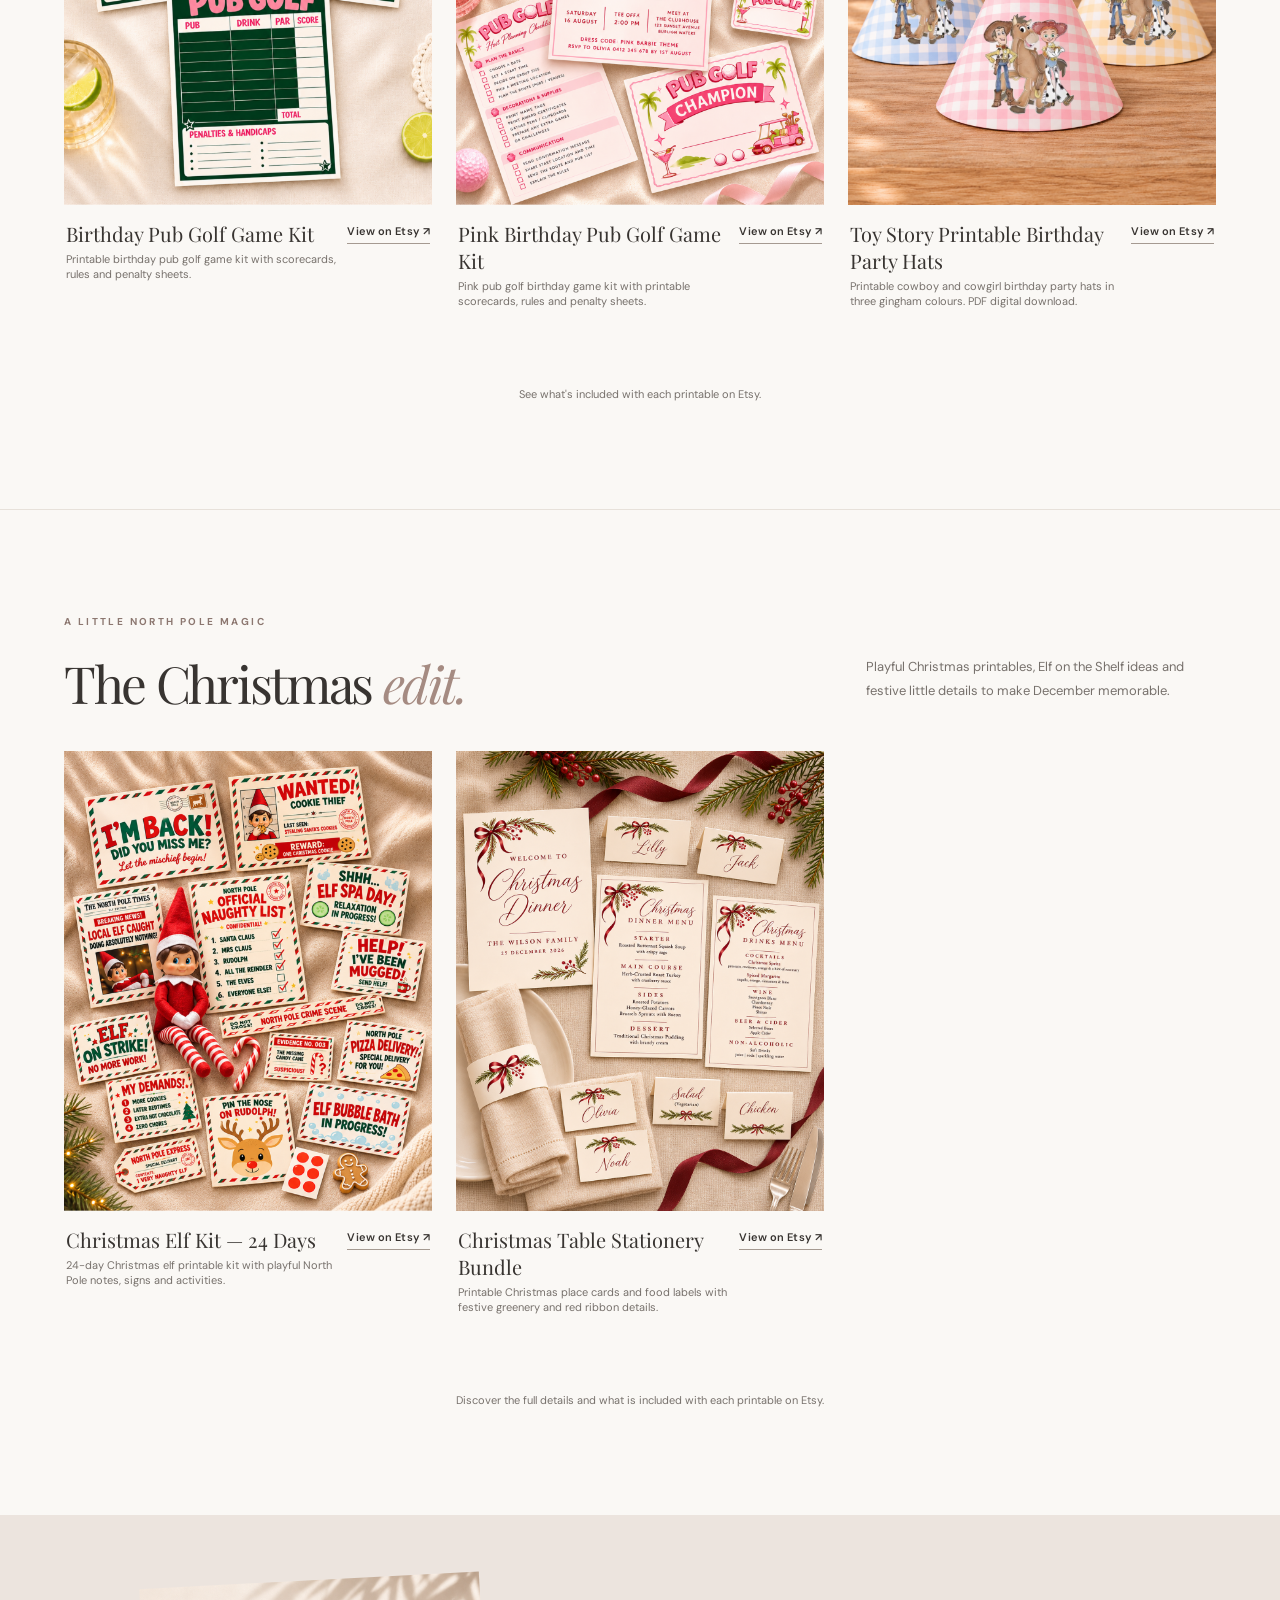
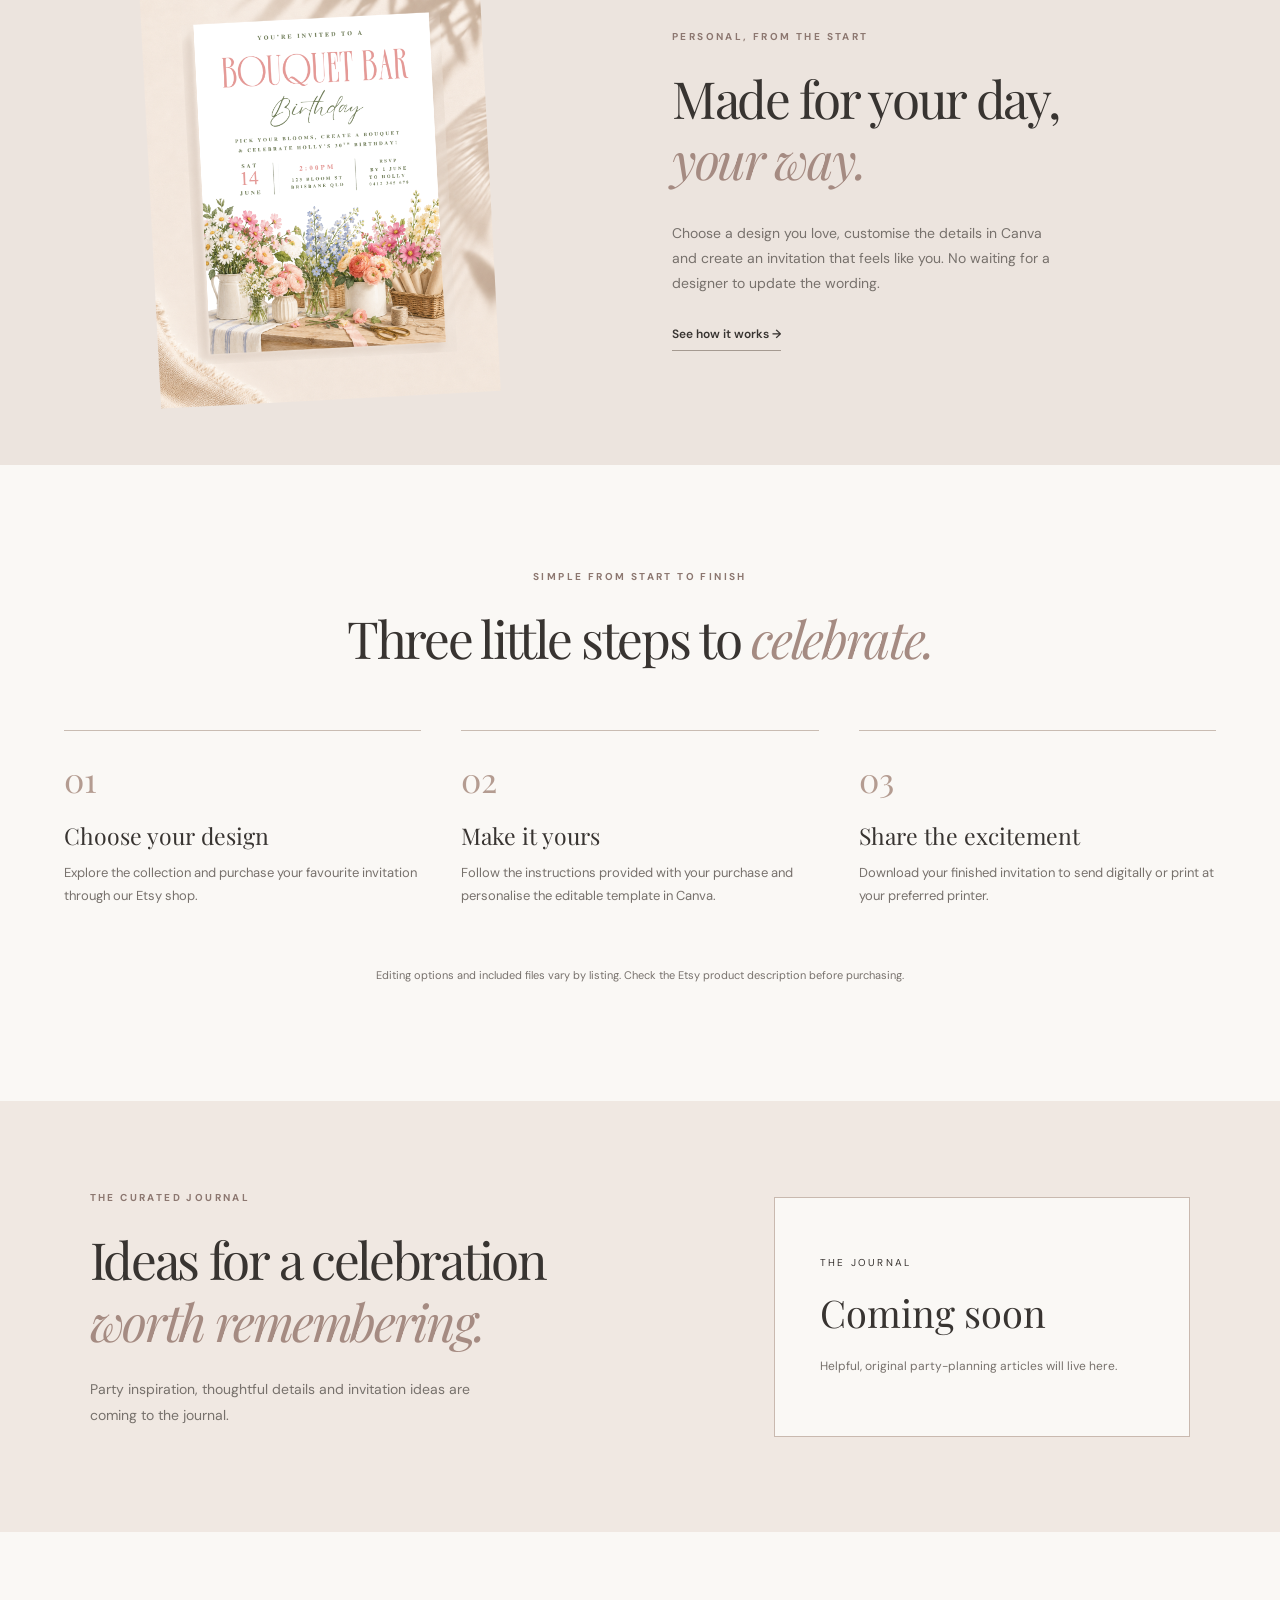
==== commit 7dd6ff40: "Update homepage Party Printables section and refresh product gallery" ====
--- a/index.html
+++ b/index.html
@@ -269,15 +269,15 @@
   <div class="section-heading">
     <div>
       <div class="eyebrow">FOR THE FUN PART OF THE CELEBRATION</div>
-      <h2 id="party-games-heading">The party games <em>edit.</em></h2>
-    </div>
-    <p>Printable party games and activity kits for birthdays, group celebrations and get-togethers.</p>
+      <h2 id="party-games-heading">The party printables <em>edit.</em></h2>
+    </div>
+    <p>Printable party games and accessories, from Pub Golf scorecards to cowboy birthday party hats.</p>
   </div>
 
   <div class="products party-games-products" id="party-games-products"></div>
 
   <div class="collection-footer">
-    <p>See each printable game's included pages and instructions on Etsy.</p>
+    <p>See what's included with each printable on Etsy.</p>
   </div>
 </section>
 
@@ -488,7 +488,7 @@
 </footer>
 
 <!-- WEBSITE JAVASCRIPT -->
-<script src="script.js?v=20261121-invitation-titles" defer></script>
+<script src="script.js?v=20261122-toy-story-party-hats" defer></script>
 
 </body>
 </html>
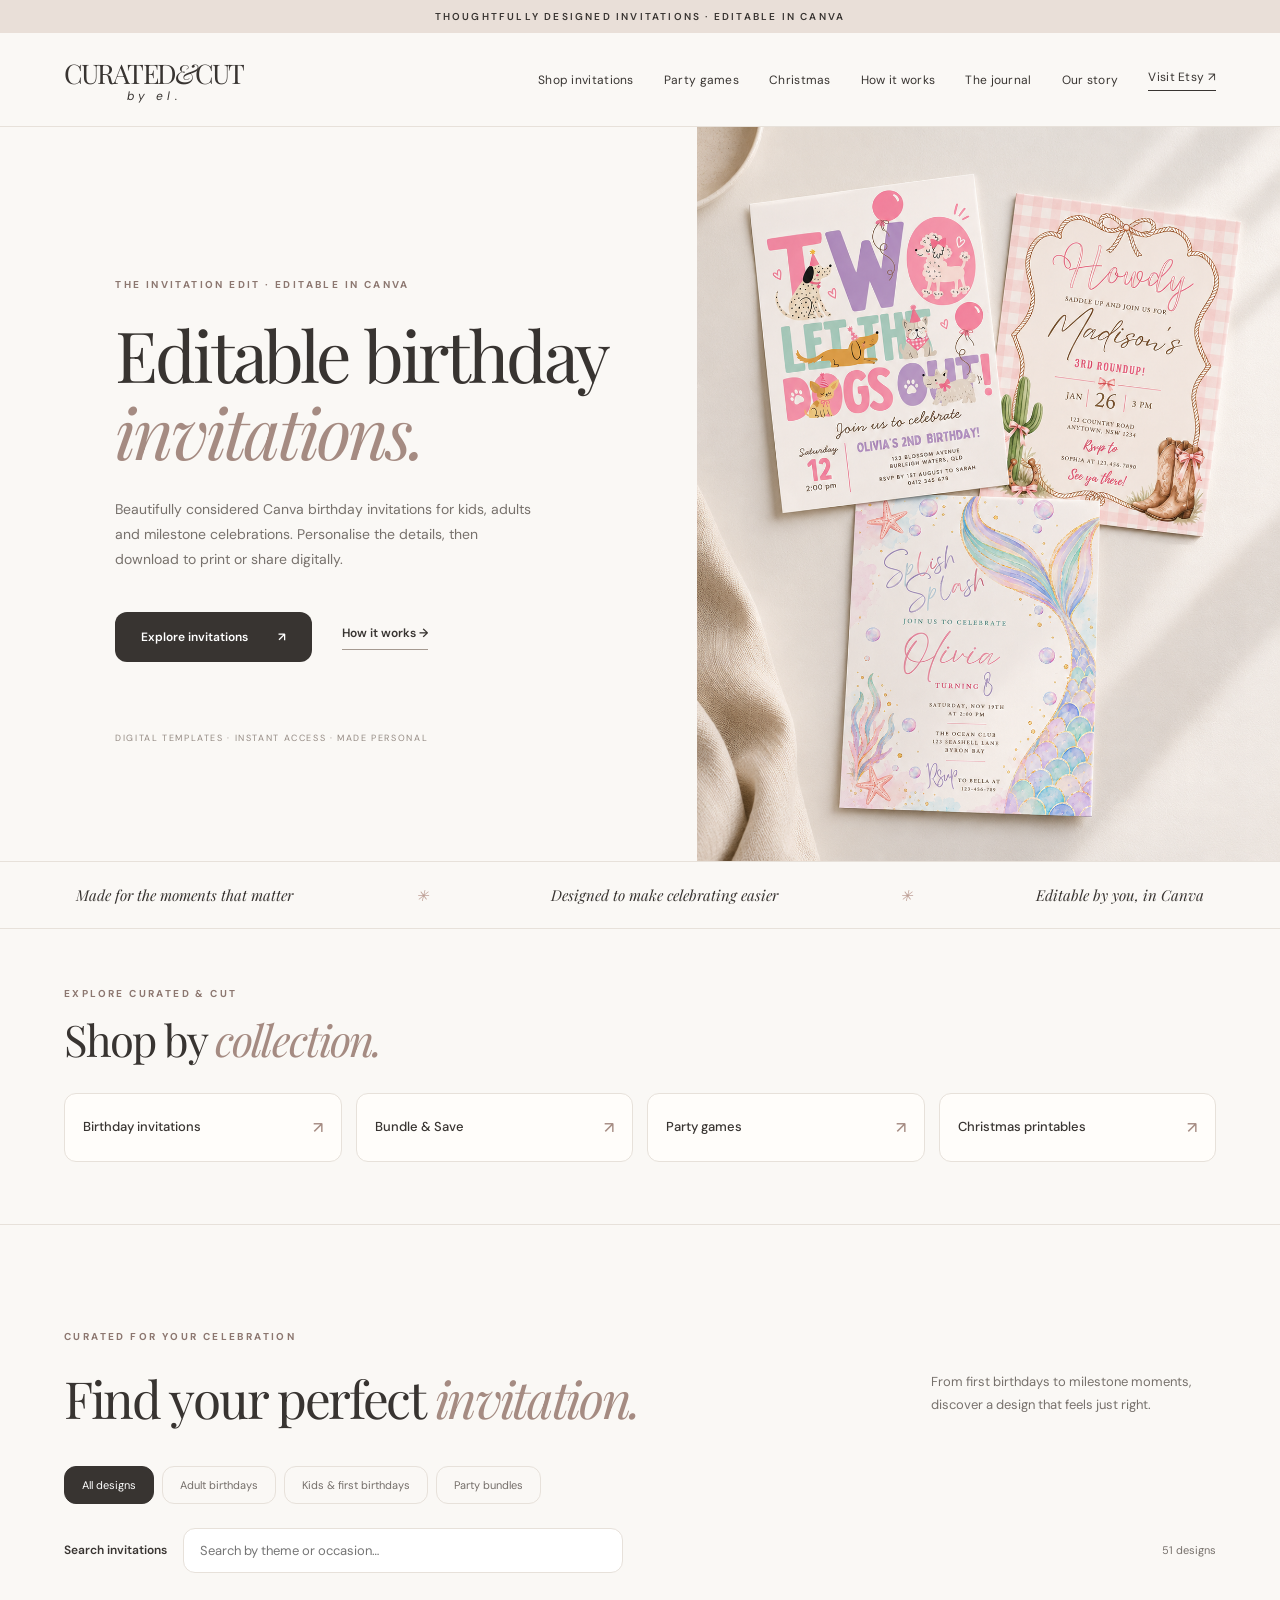
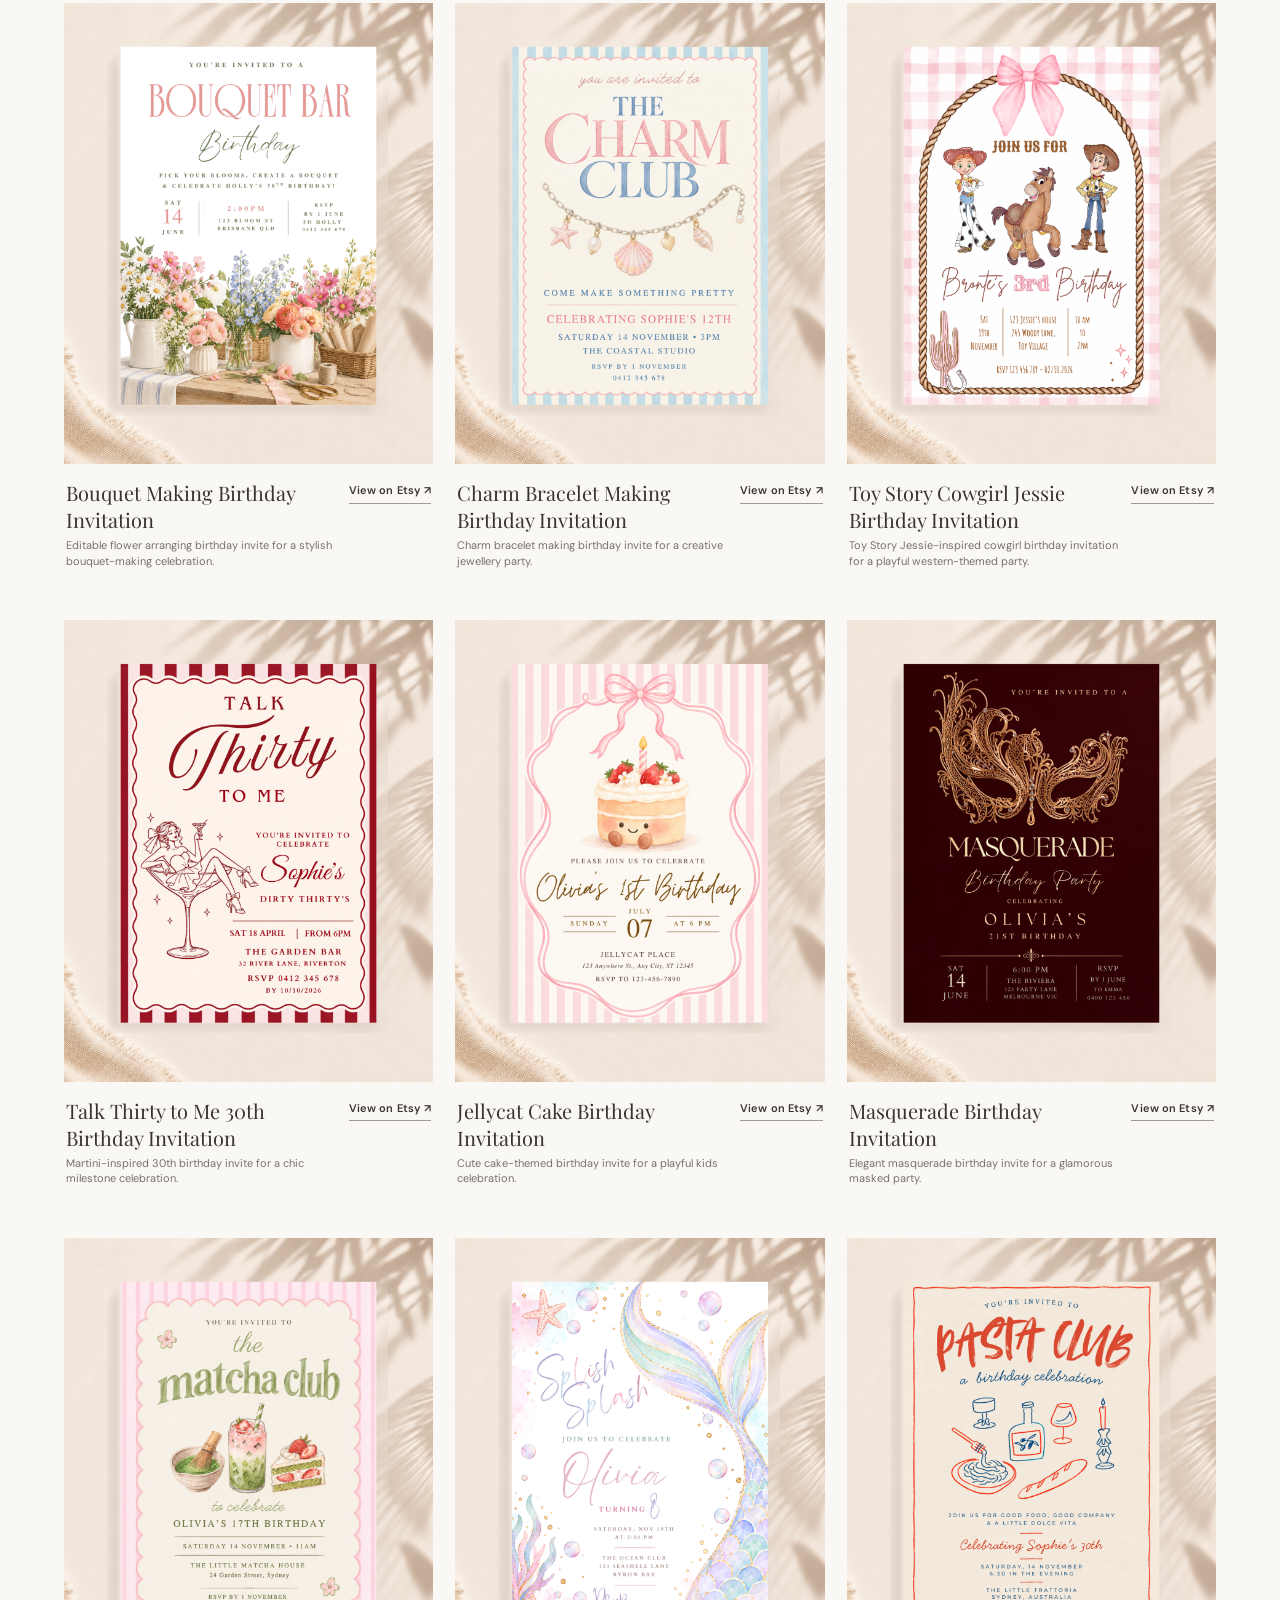
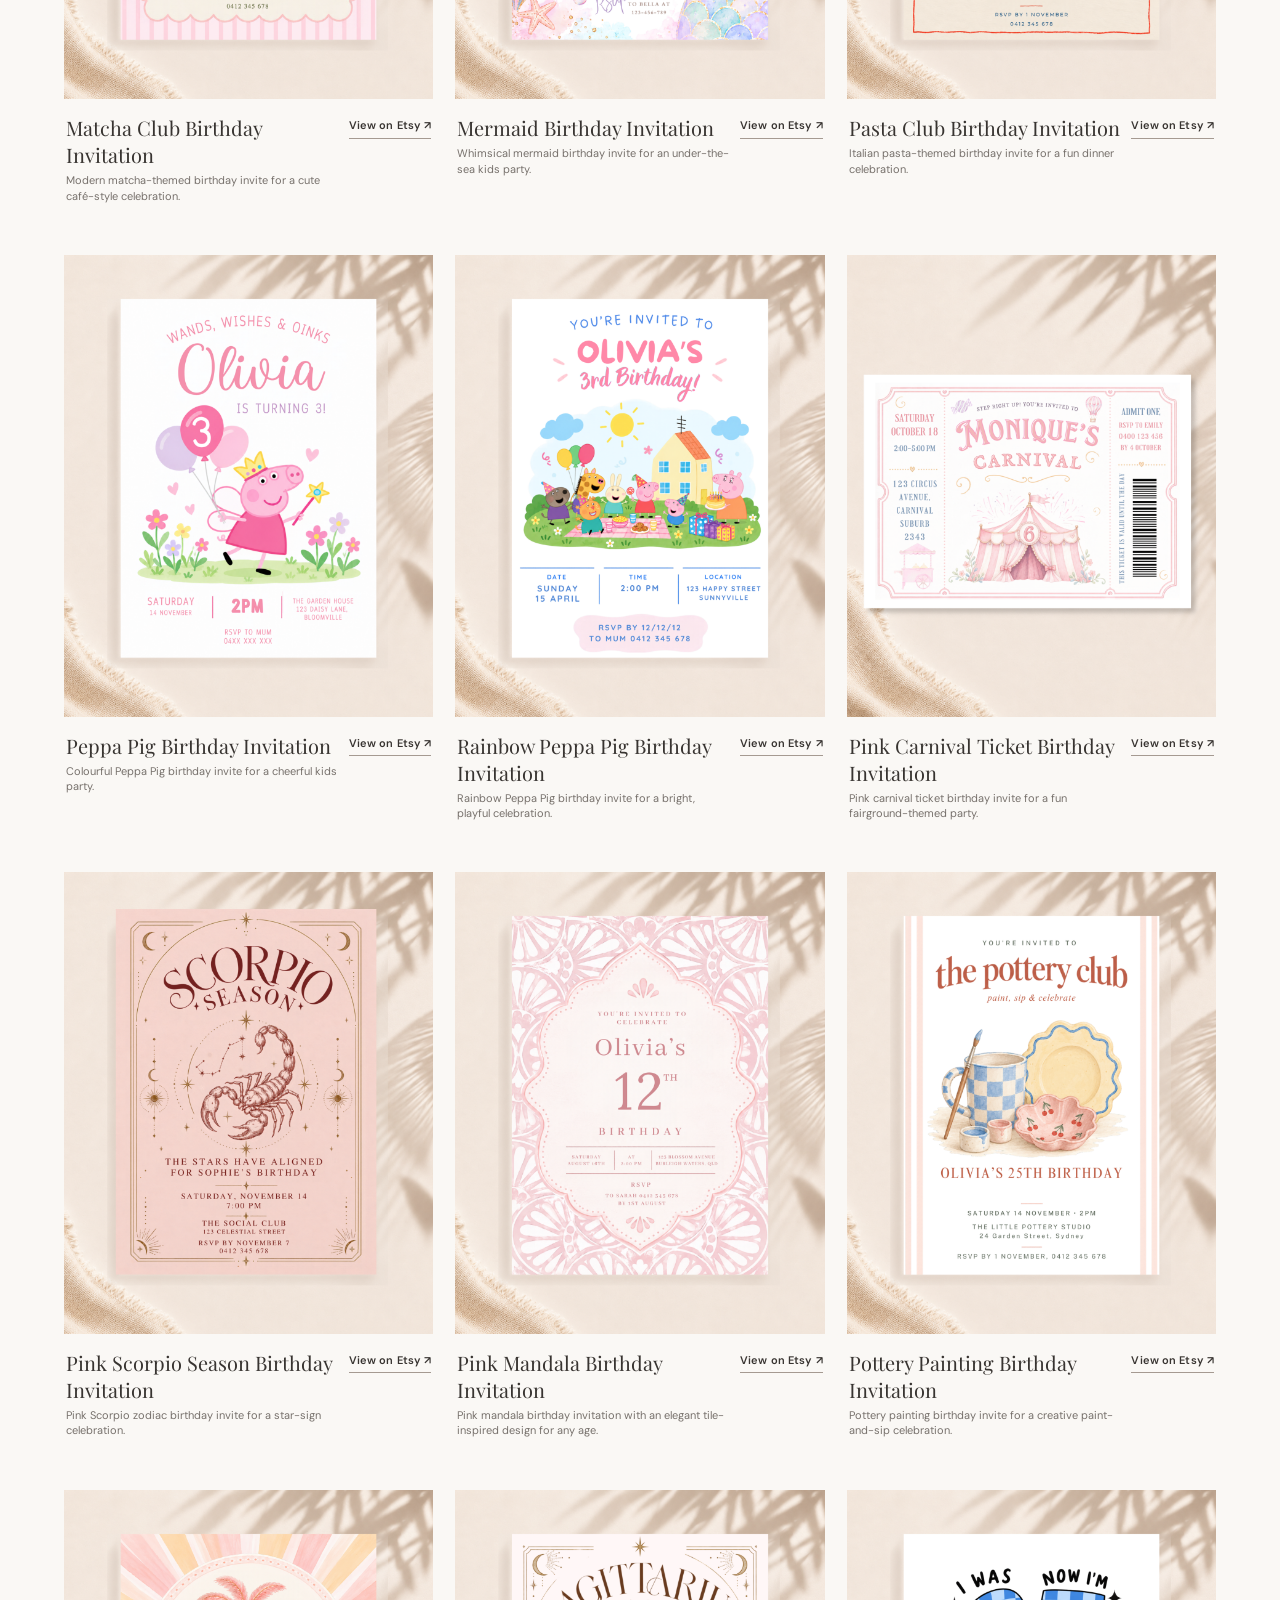
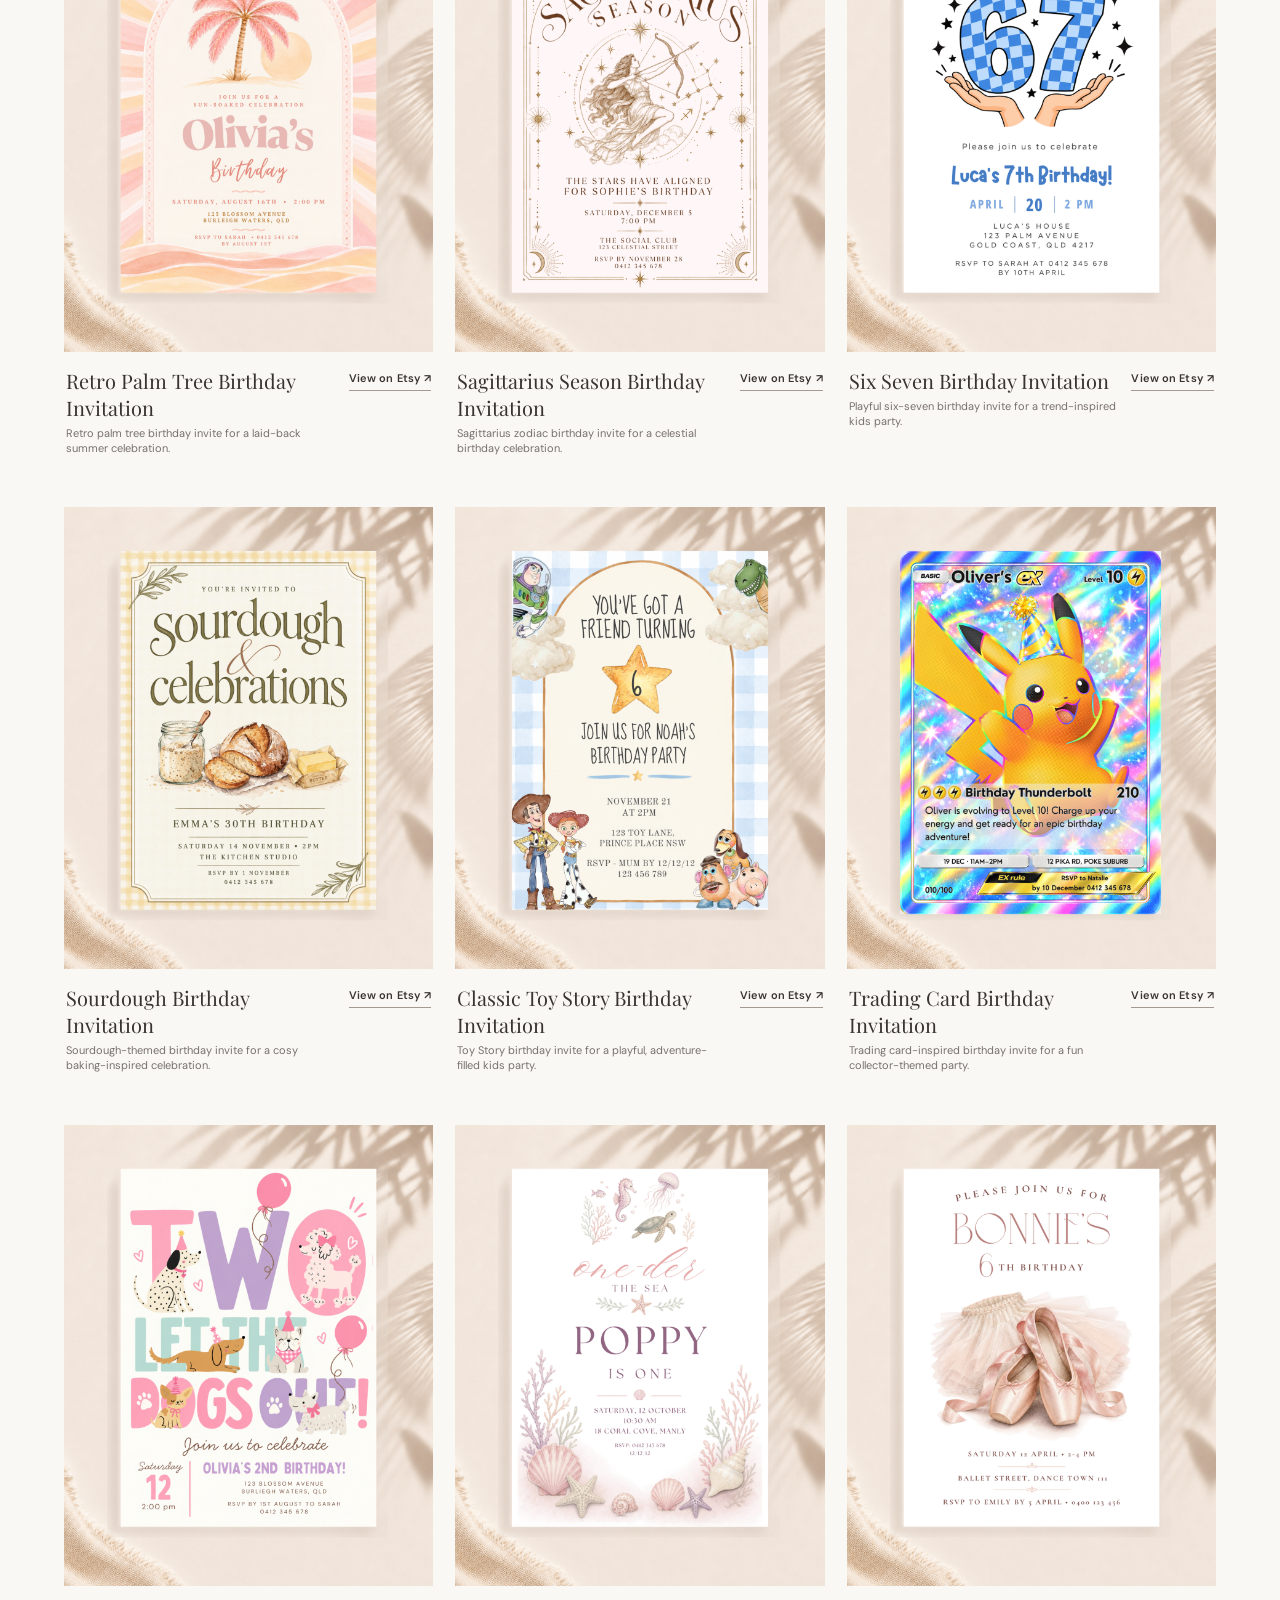
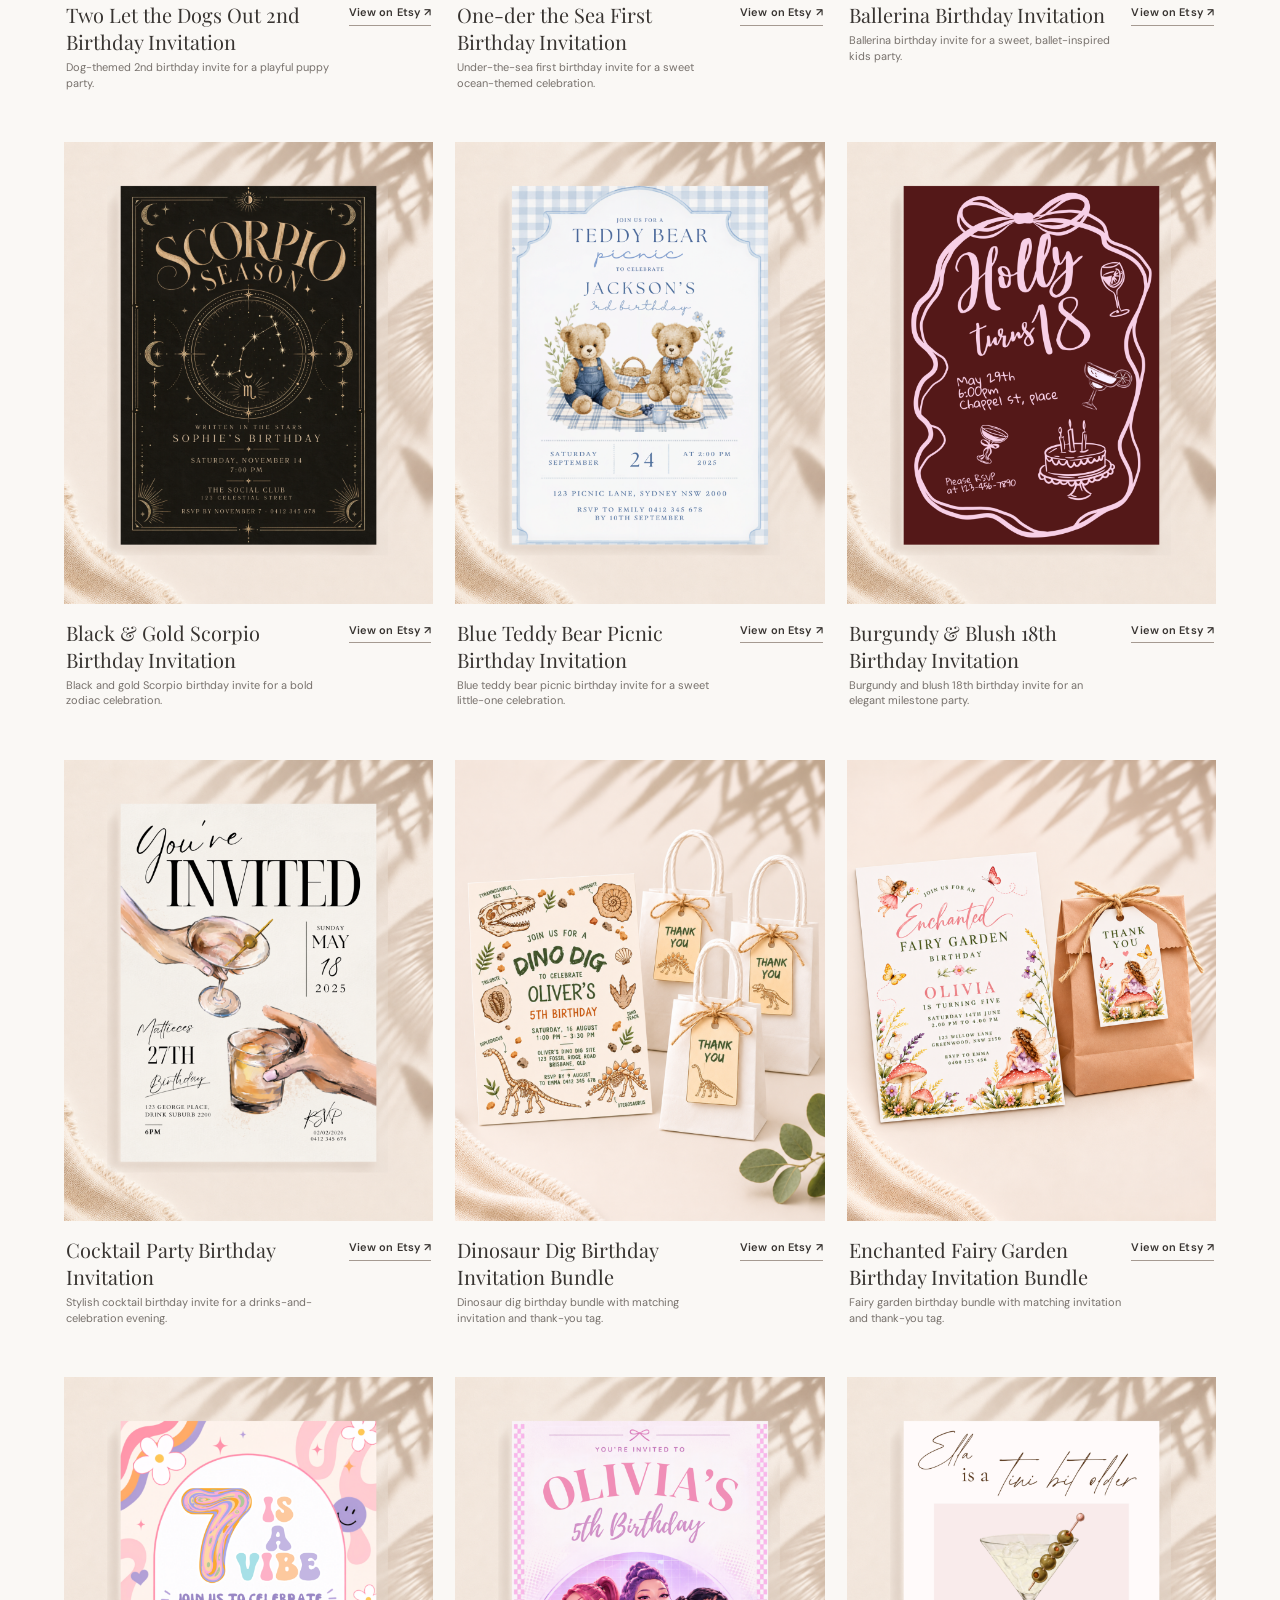
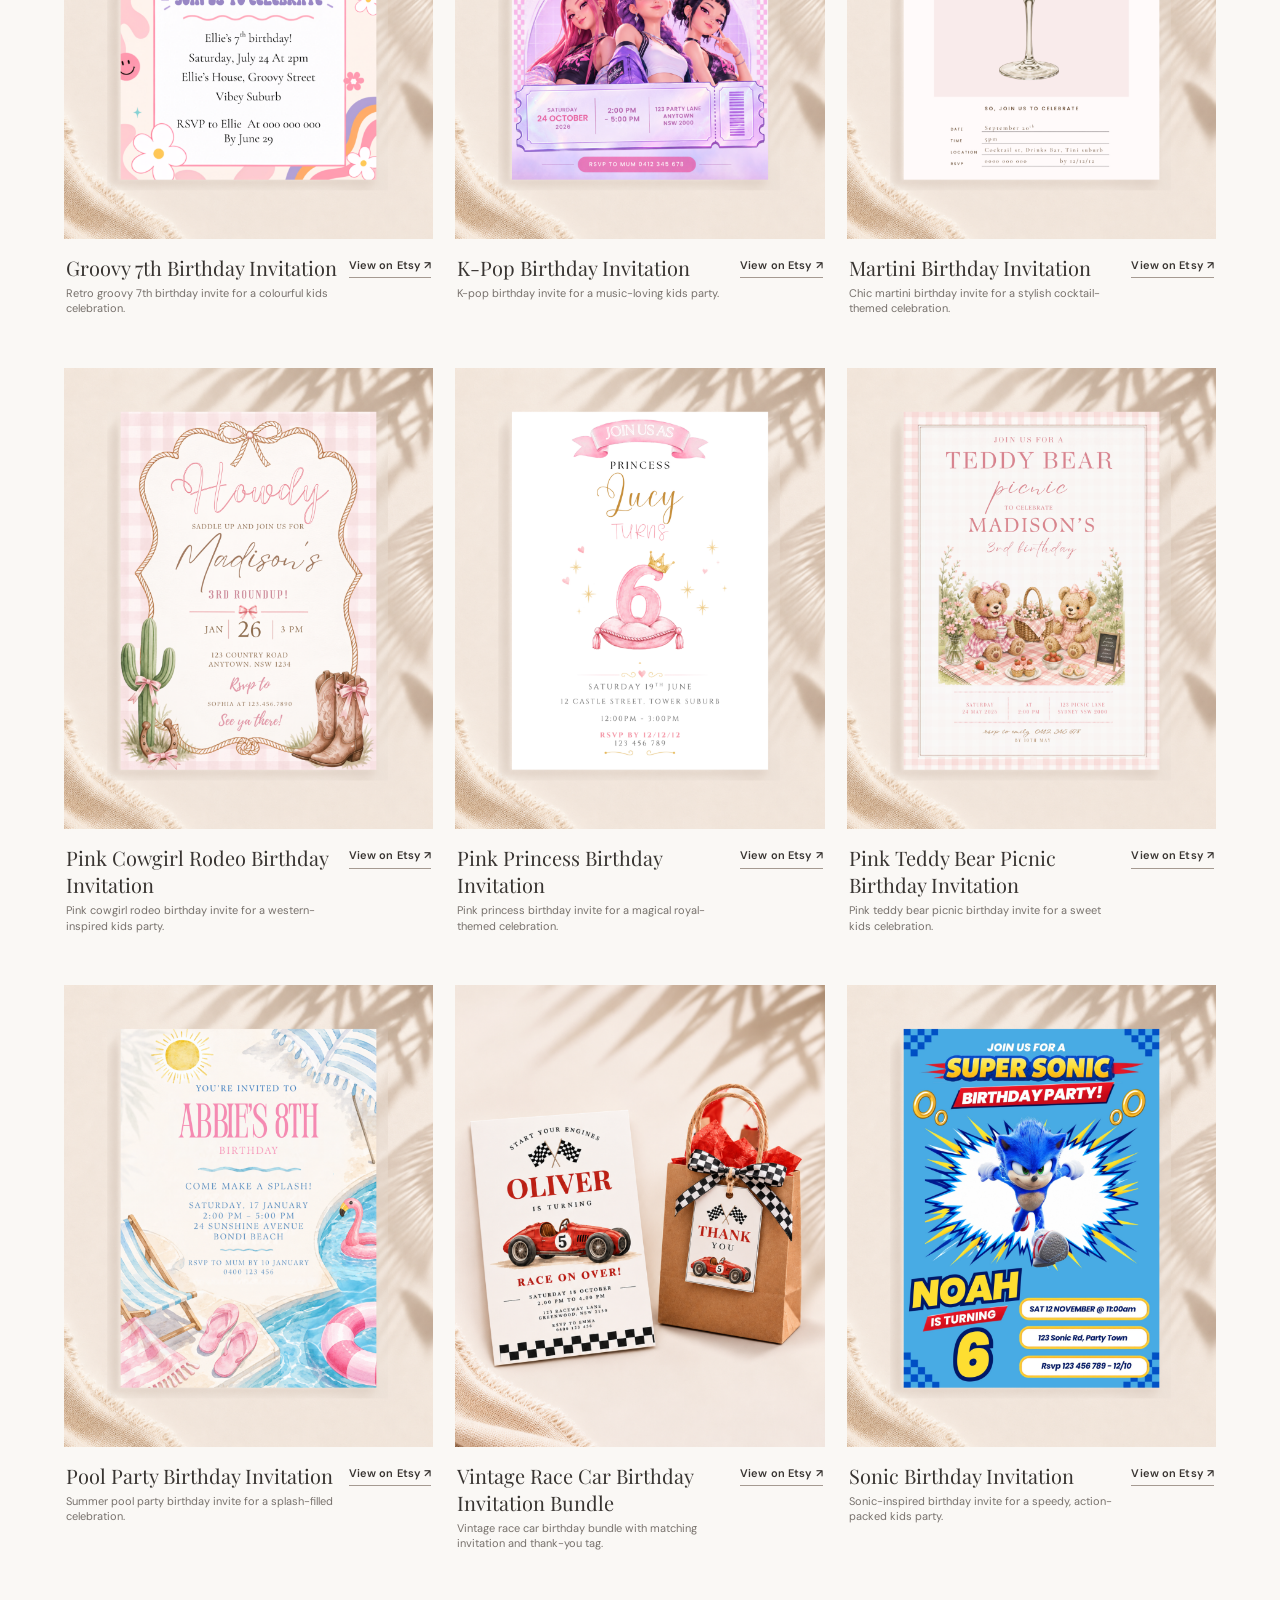
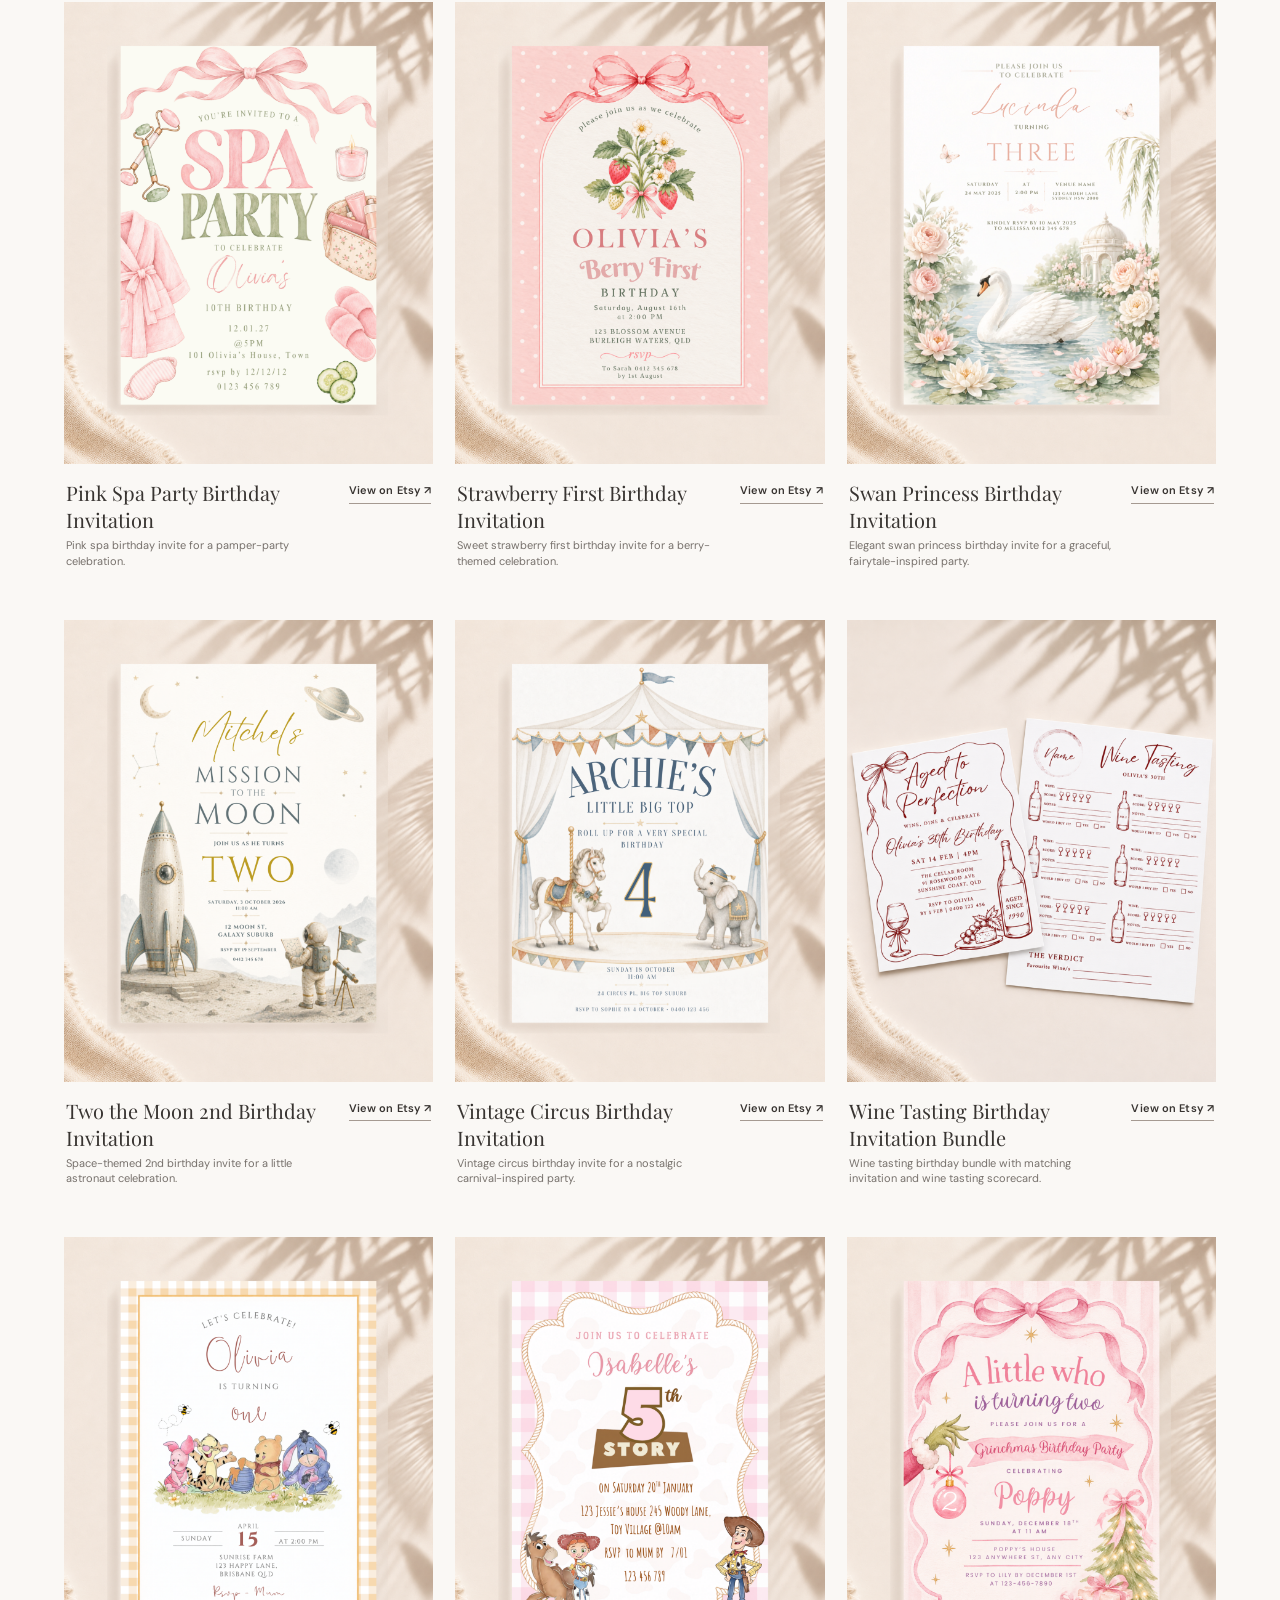
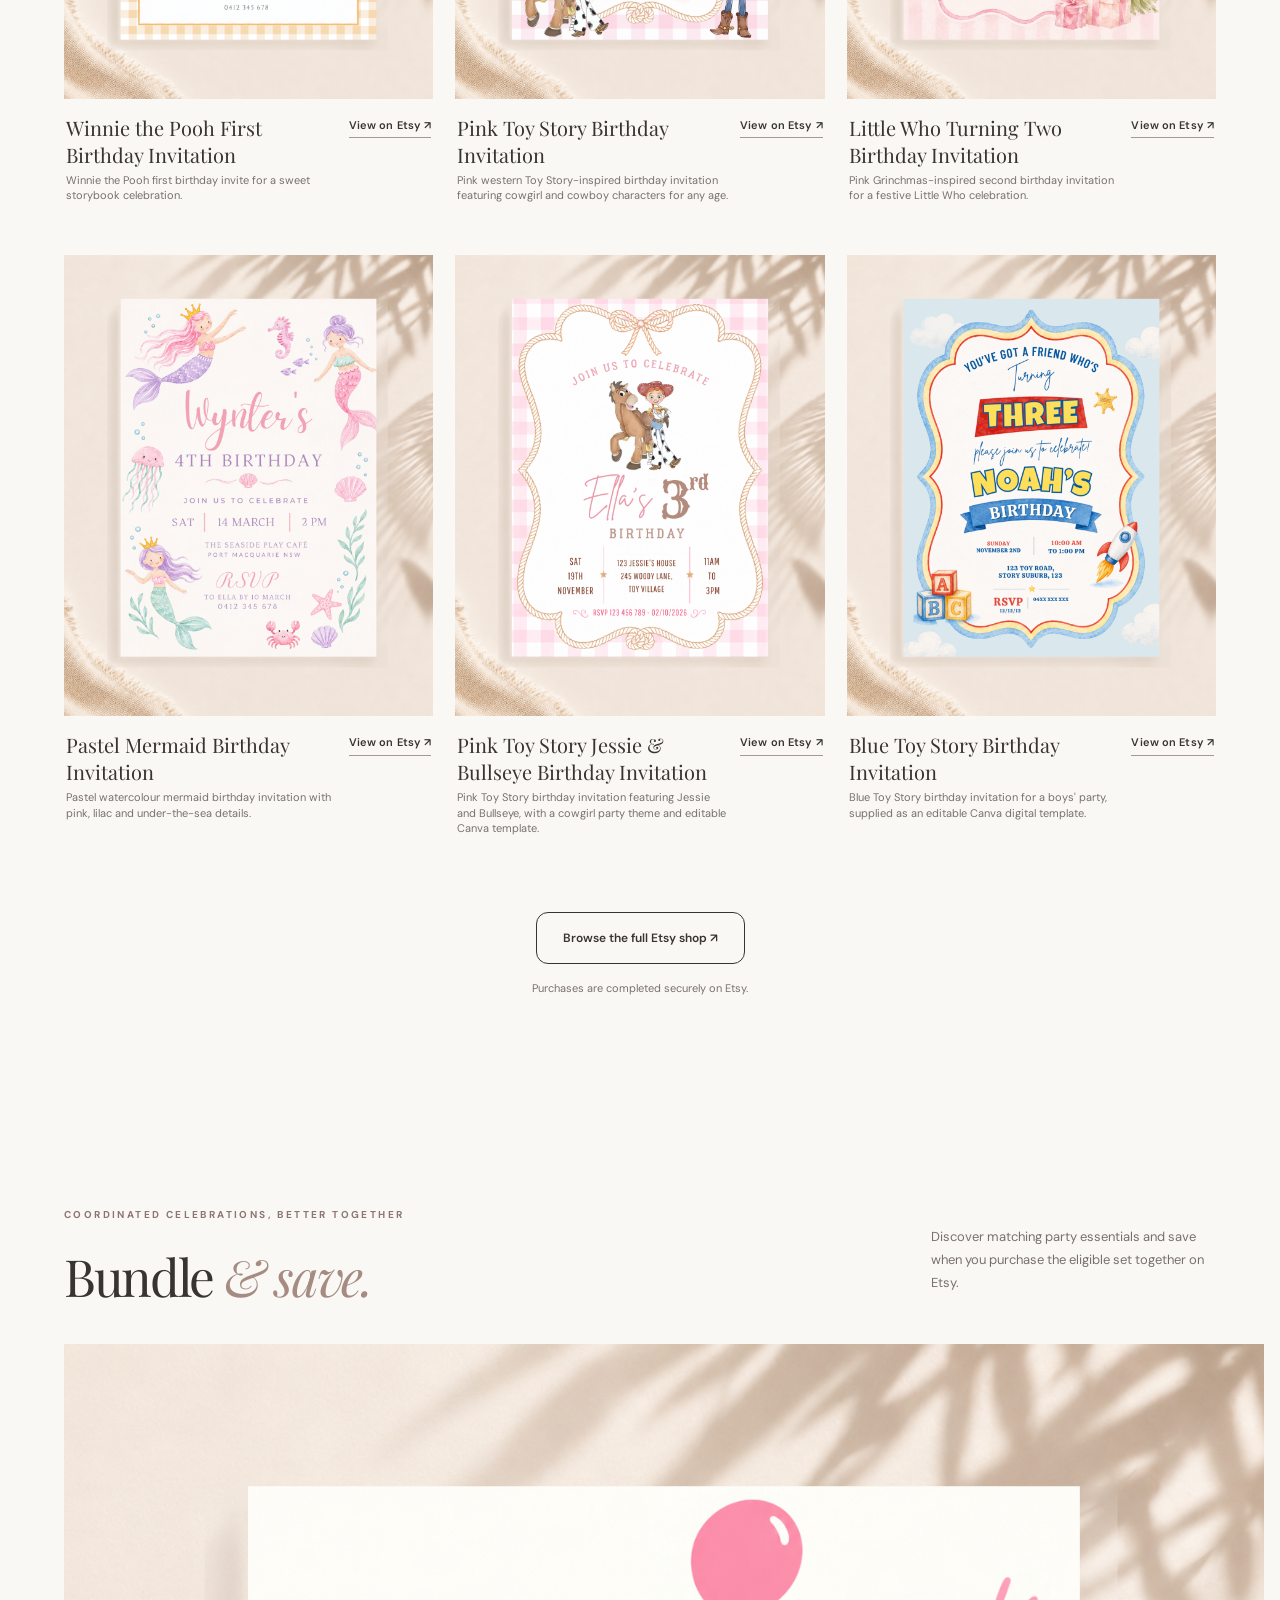
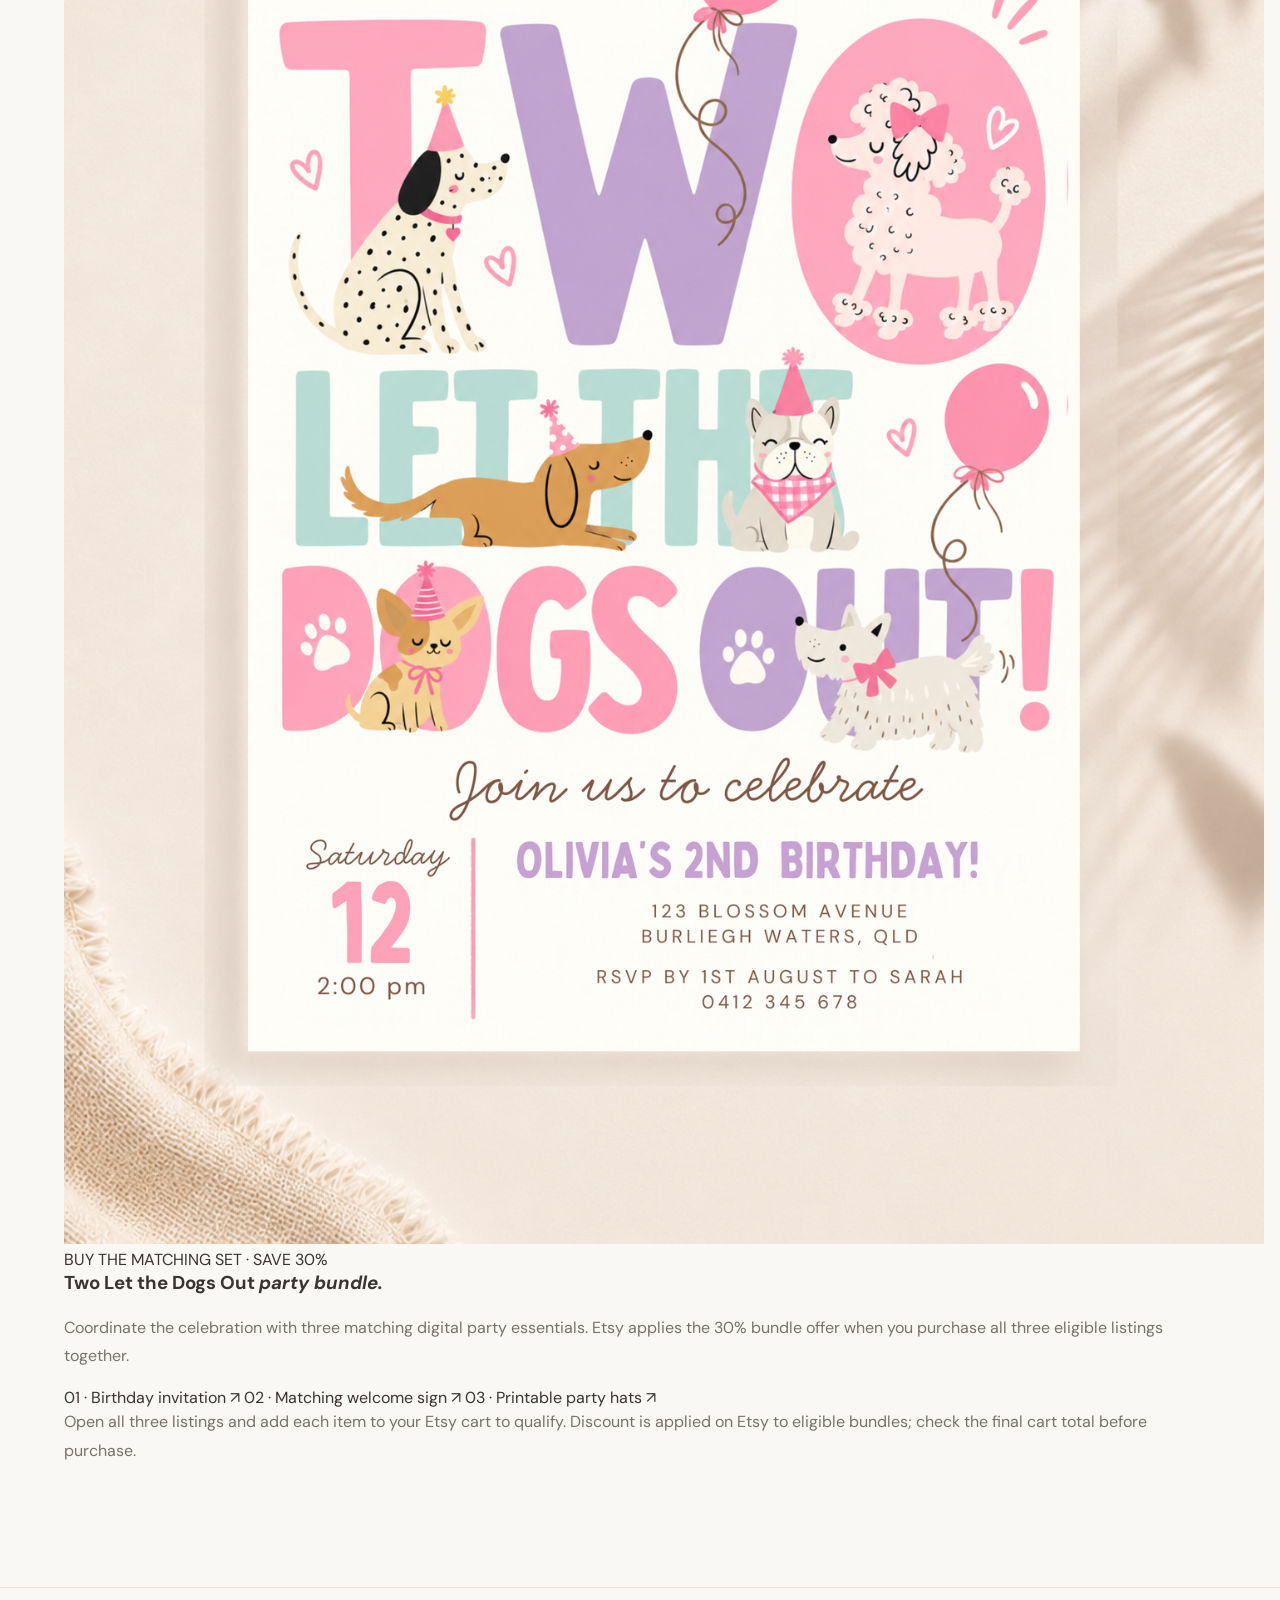
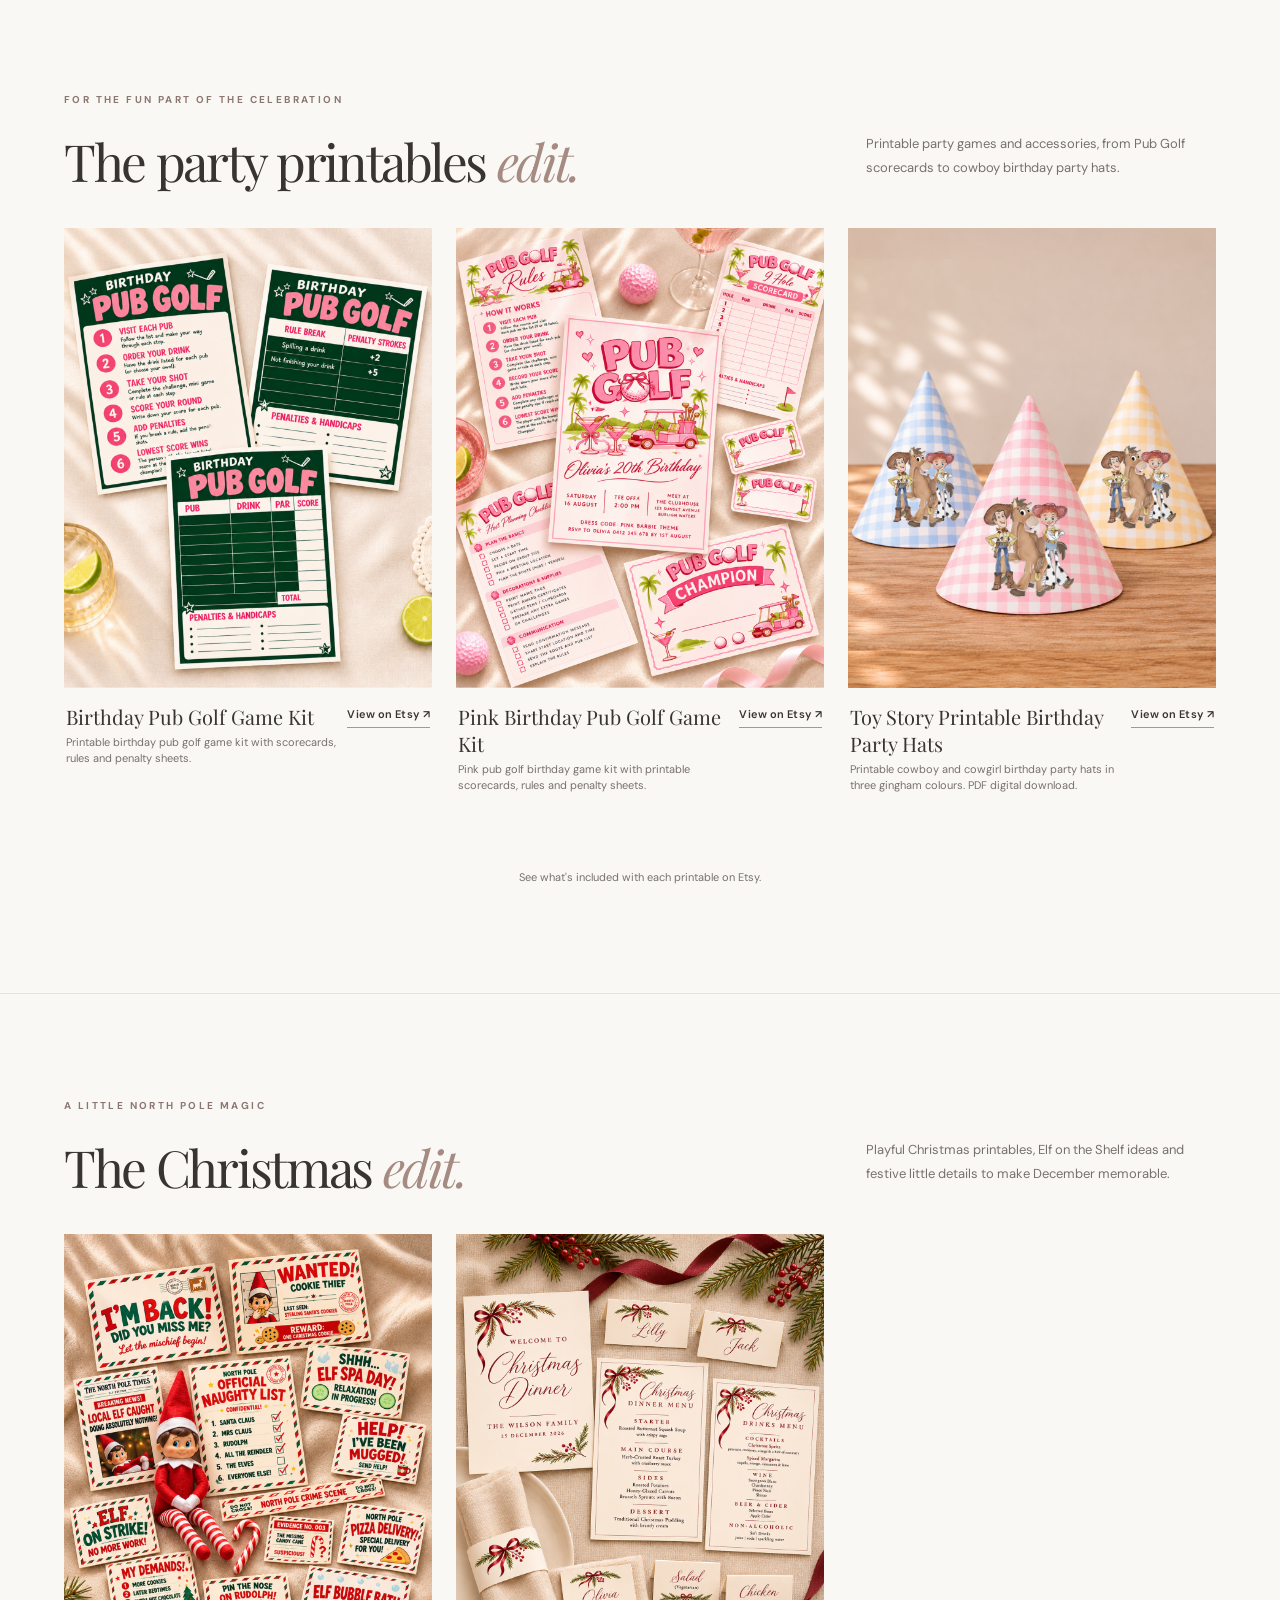
==== commit c97fc6f4: "Add reusable Bundle and Save section with three puppy party listings" ====
--- a/index.html
+++ b/index.html
@@ -173,7 +173,7 @@
   </div>
   <nav class="collection-shortcuts" aria-label="Shop by collection">
     <a href="/birthday-invitations/" data-collection="birthdays">Birthday invitations <span aria-hidden="true">↗</span></a>
-    <a href="/birthday-invitations/#bundles" data-collection="bundles">Party bundles <span aria-hidden="true">↗</span></a>
+    <a href="#bundle-save" data-collection="bundles">Bundle &amp; Save <span aria-hidden="true">↗</span></a>
     <a href="/party-games/" data-collection="party-games">Party games <span aria-hidden="true">↗</span></a>
     <a href="/christmas-printables/" data-collection="christmas">Christmas printables <span aria-hidden="true">↗</span></a>
   </nav>
@@ -262,6 +262,33 @@
 
   </div>
 
+</section>
+
+<!-- BUNDLE AND SAVE: future bundles can be added as further offer articles -->
+<section id="bundle-save" class="section bundle-save-section" aria-labelledby="bundle-save-heading">
+  <div class="section-heading">
+    <div>
+      <div class="eyebrow">COORDINATED CELEBRATIONS, BETTER TOGETHER</div>
+      <h2 id="bundle-save-heading">Bundle <em>&amp; save.</em></h2>
+    </div>
+    <p>Discover matching party essentials and save when you purchase the eligible set together on Etsy.</p>
+  </div>
+  <article class="bundle-offer" aria-labelledby="puppy-bundle-heading">
+    <div class="bundle-offer-image">
+      <img src="assets/two-let-the-dogs-out-birthday-invitation.png" alt="Two Let the Dogs Out puppy-themed second birthday invitation" loading="lazy">
+    </div>
+    <div class="bundle-offer-content">
+      <span class="bundle-offer-kicker">BUY THE MATCHING SET · SAVE 30%</span>
+      <h3 id="puppy-bundle-heading">Two Let the Dogs Out <em>party bundle.</em></h3>
+      <p>Coordinate the celebration with three matching digital party essentials. Etsy applies the 30% bundle offer when you purchase all three eligible listings together.</p>
+      <div class="bundle-offer-products">
+        <a href="https://curatedandcutbyel.etsy.com/au/listing/4592947935/two-let-the-dogs-out-2nd-birthday" target="_blank" rel="noopener noreferrer" data-bundle-item="Puppy birthday invitation">01 · Birthday invitation <span aria-hidden="true">↗</span></a>
+        <a href="https://curatedandcutbyel.etsy.com/au/listing/4625883161/two-let-the-dogs-out-welcome-sign-pink" target="_blank" rel="noopener noreferrer" data-bundle-item="Puppy welcome sign">02 · Matching welcome sign <span aria-hidden="true">↗</span></a>
+        <a href="https://curatedandcutbyel.etsy.com/au/listing/4625876879/puppy-party-hats-printable-dog-birthday" target="_blank" rel="noopener noreferrer" data-bundle-item="Puppy party hats">03 · Printable party hats <span aria-hidden="true">↗</span></a>
+      </div>
+      <p class="bundle-offer-note">Open all three listings and add each item to your Etsy cart to qualify. Discount is applied on Etsy to eligible bundles; check the final cart total before purchase.</p>
+    </div>
+  </article>
 </section>
 
 <!-- PARTY GAMES COLLECTION -->
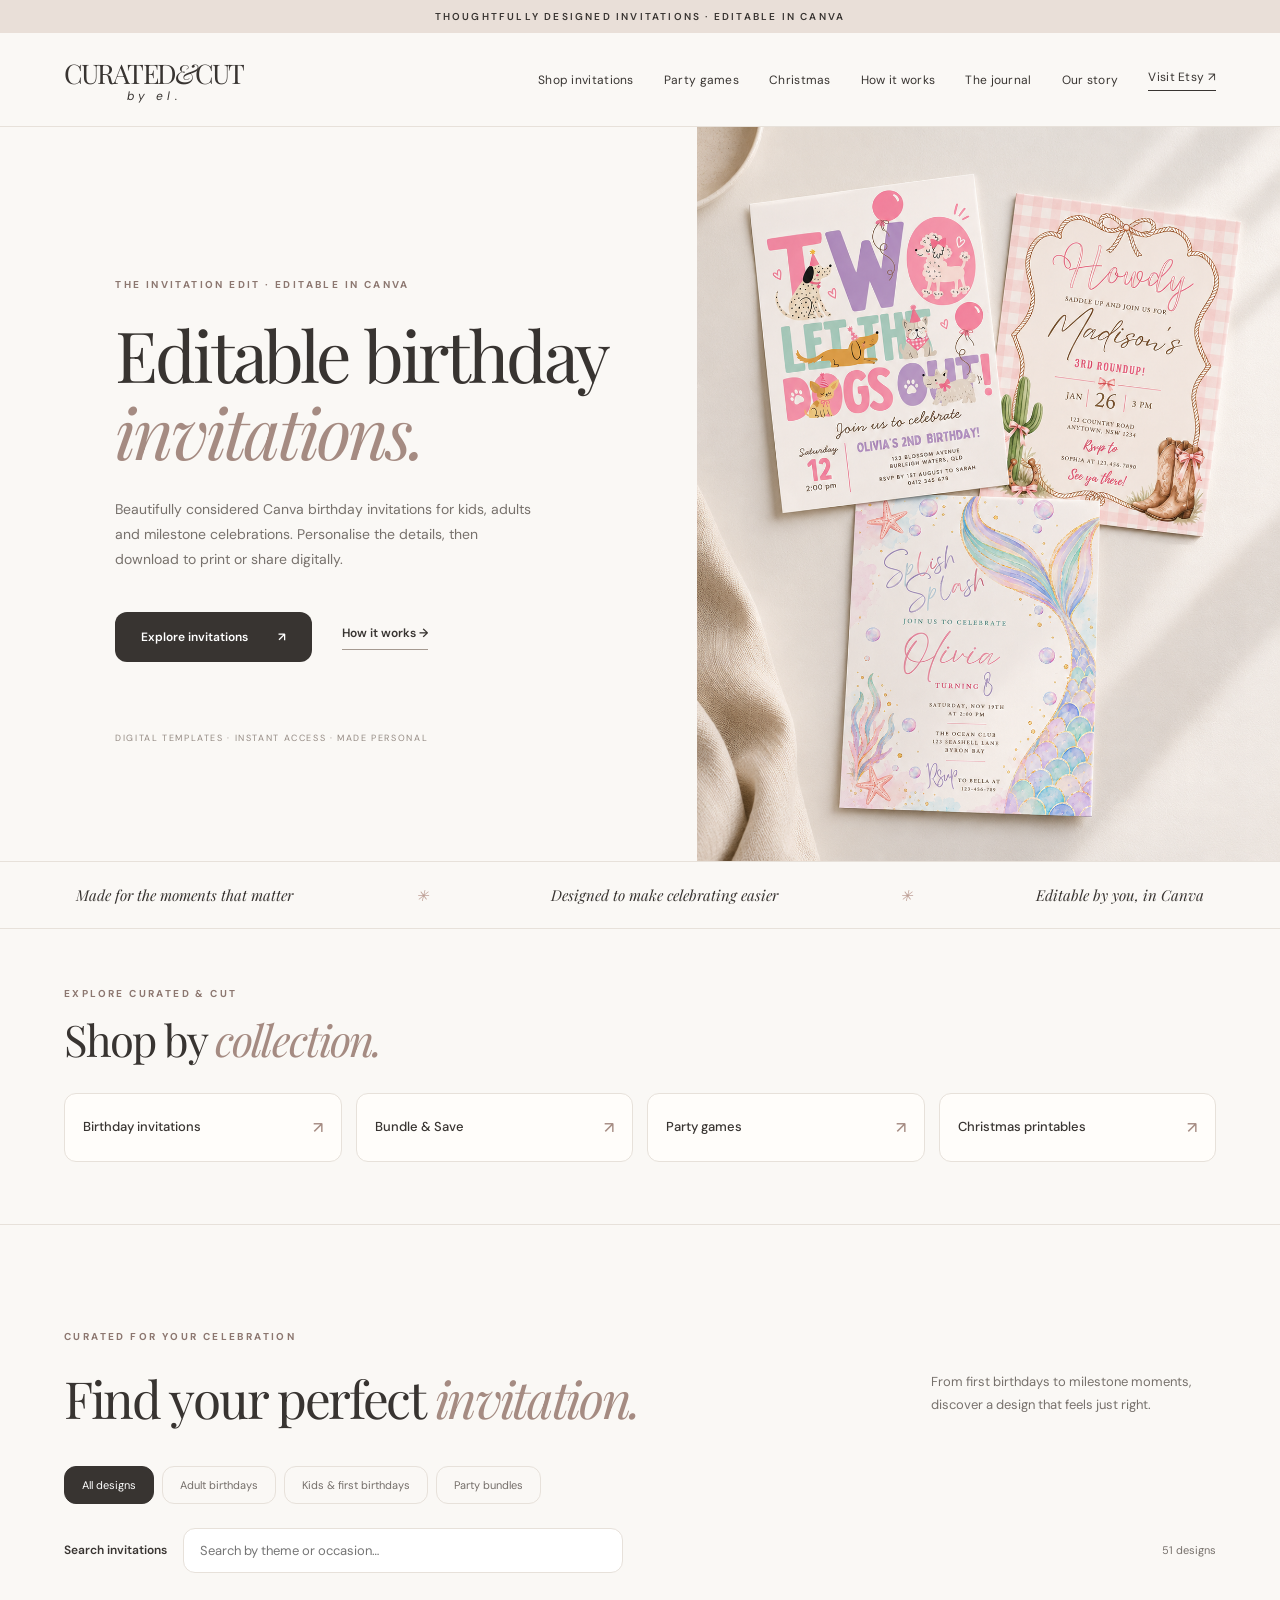
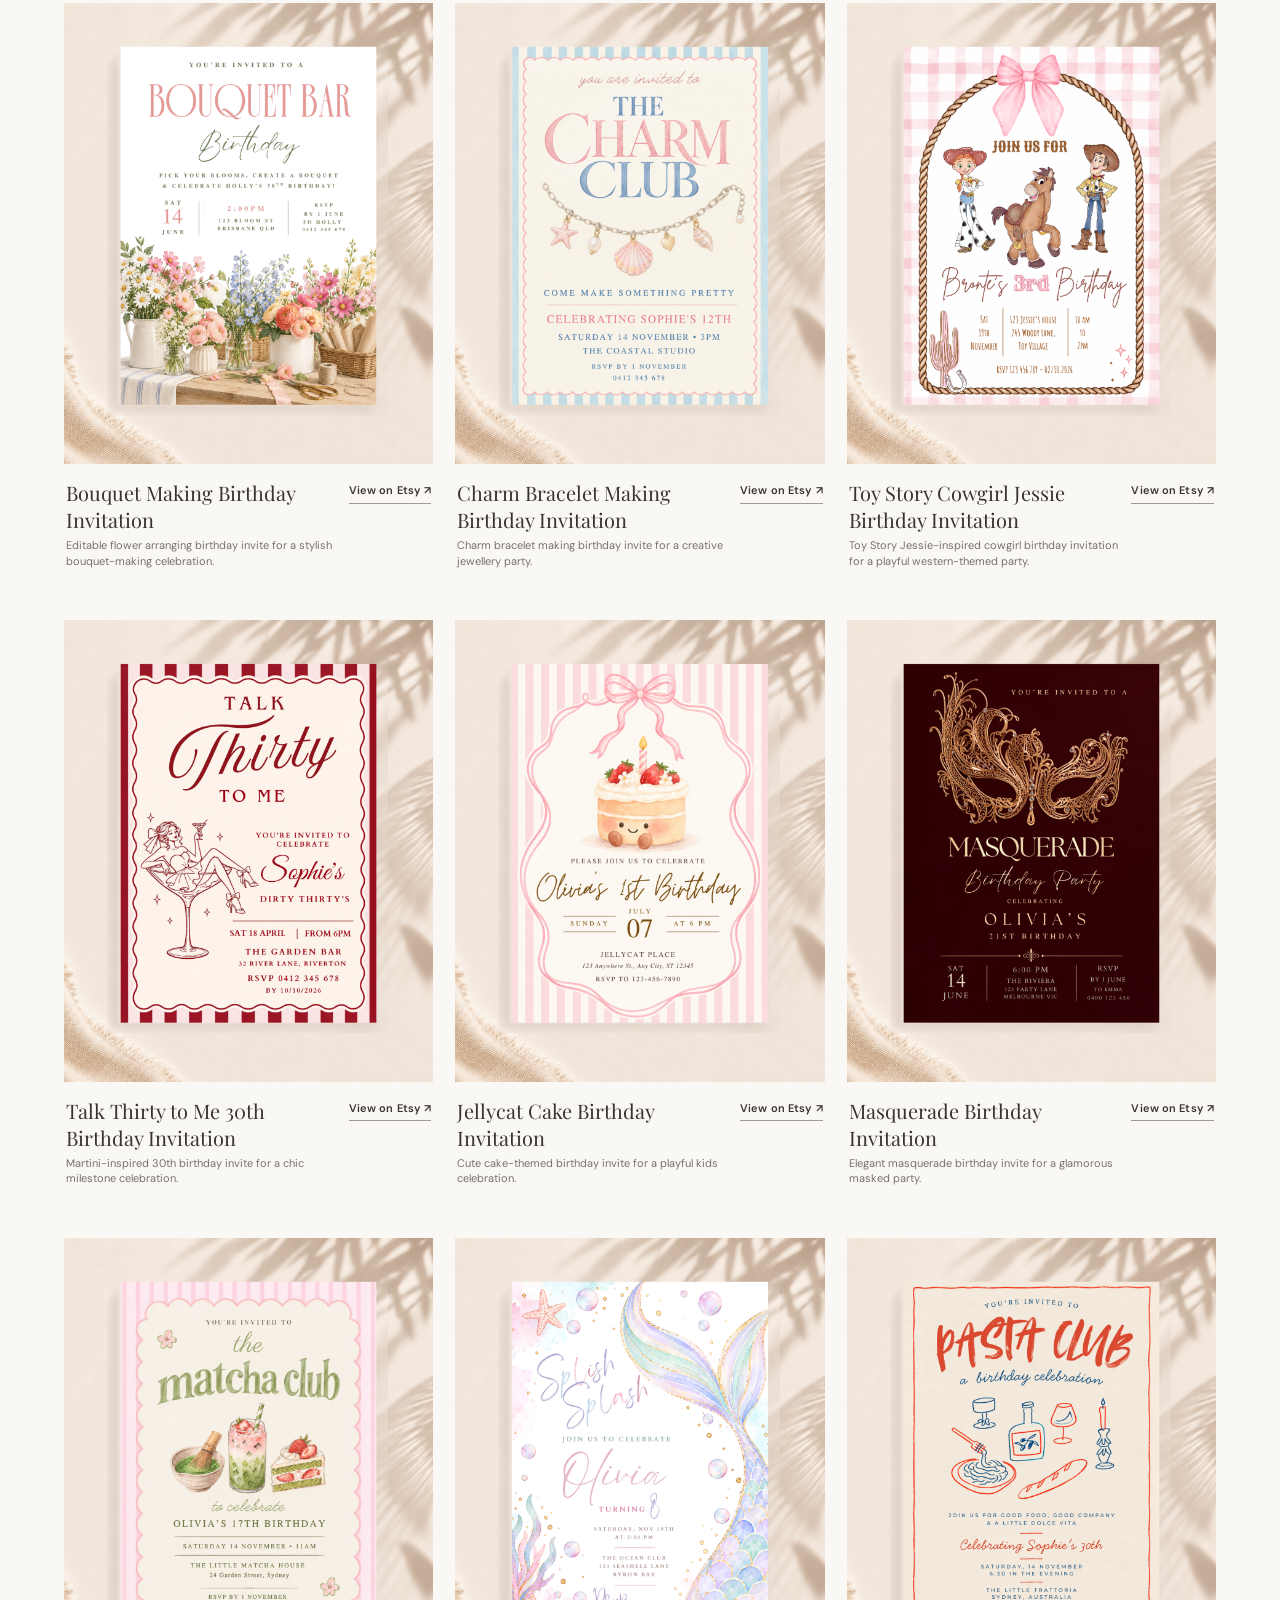
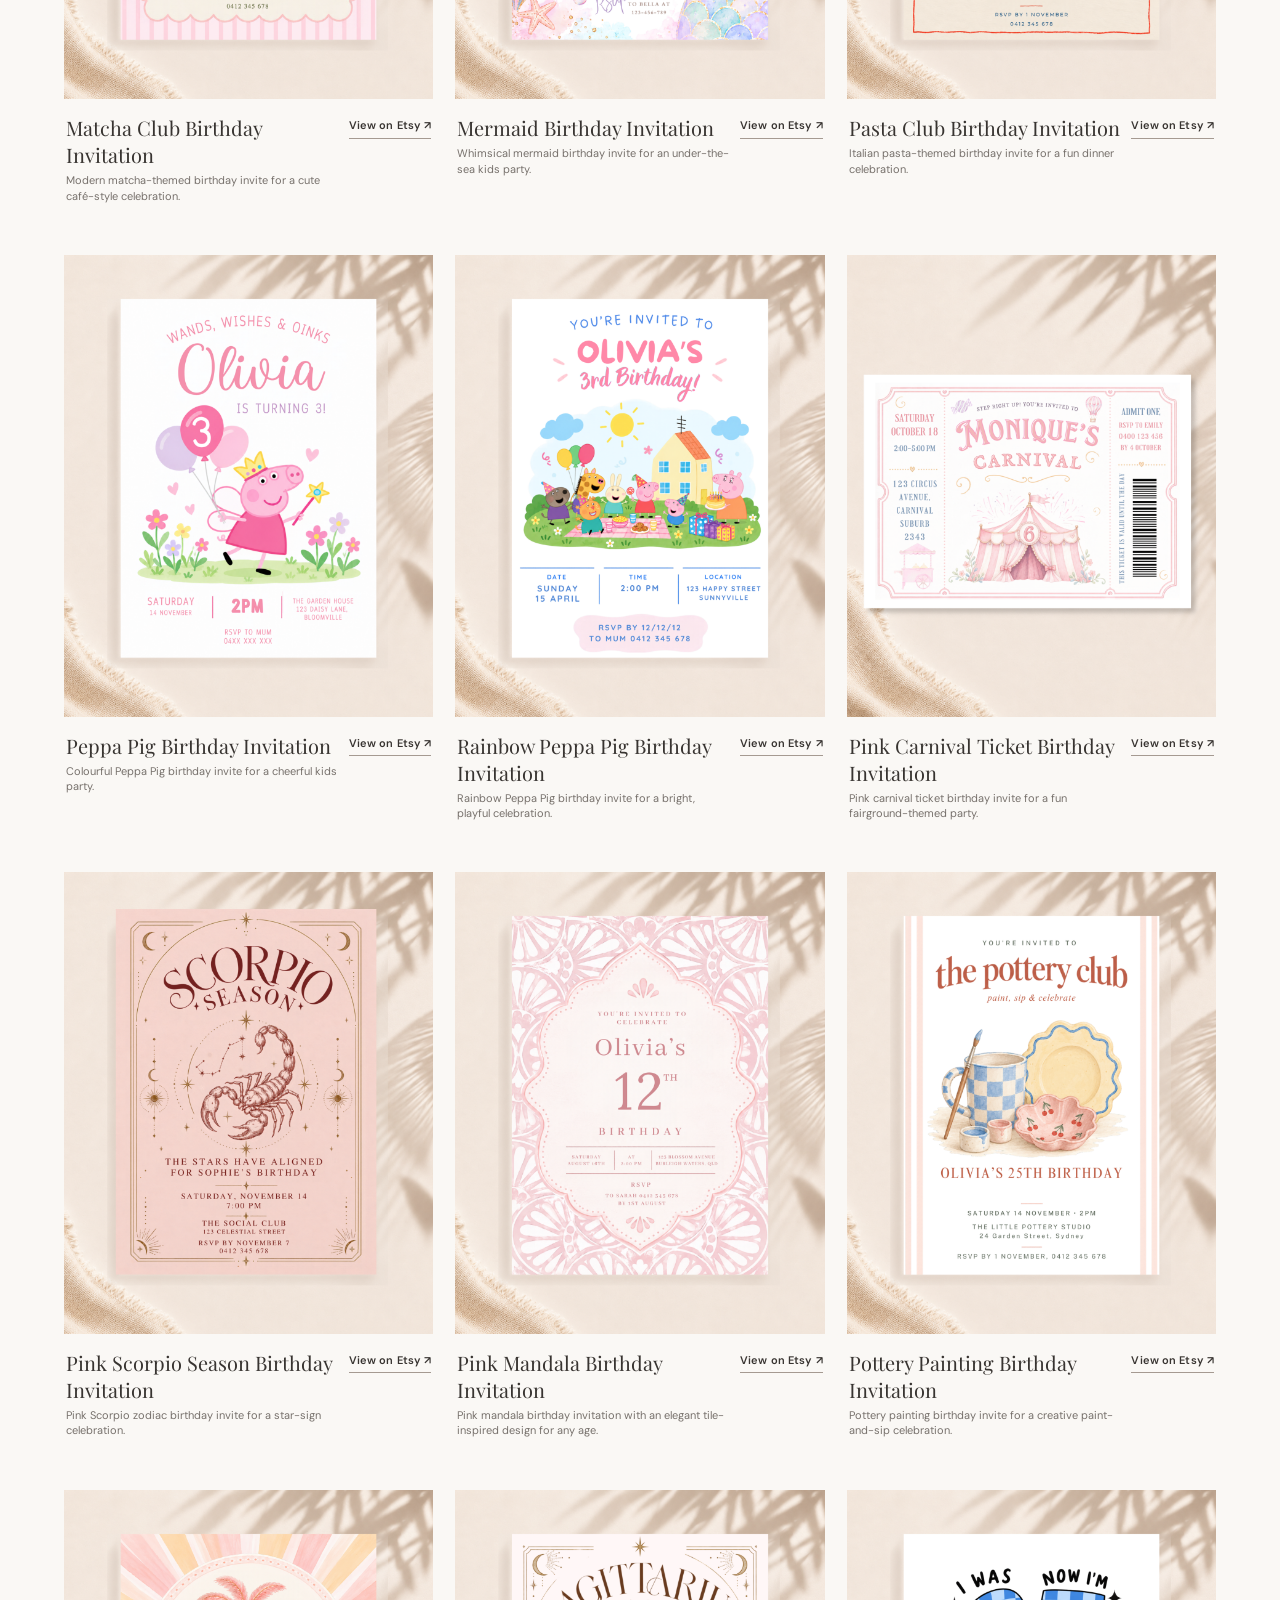
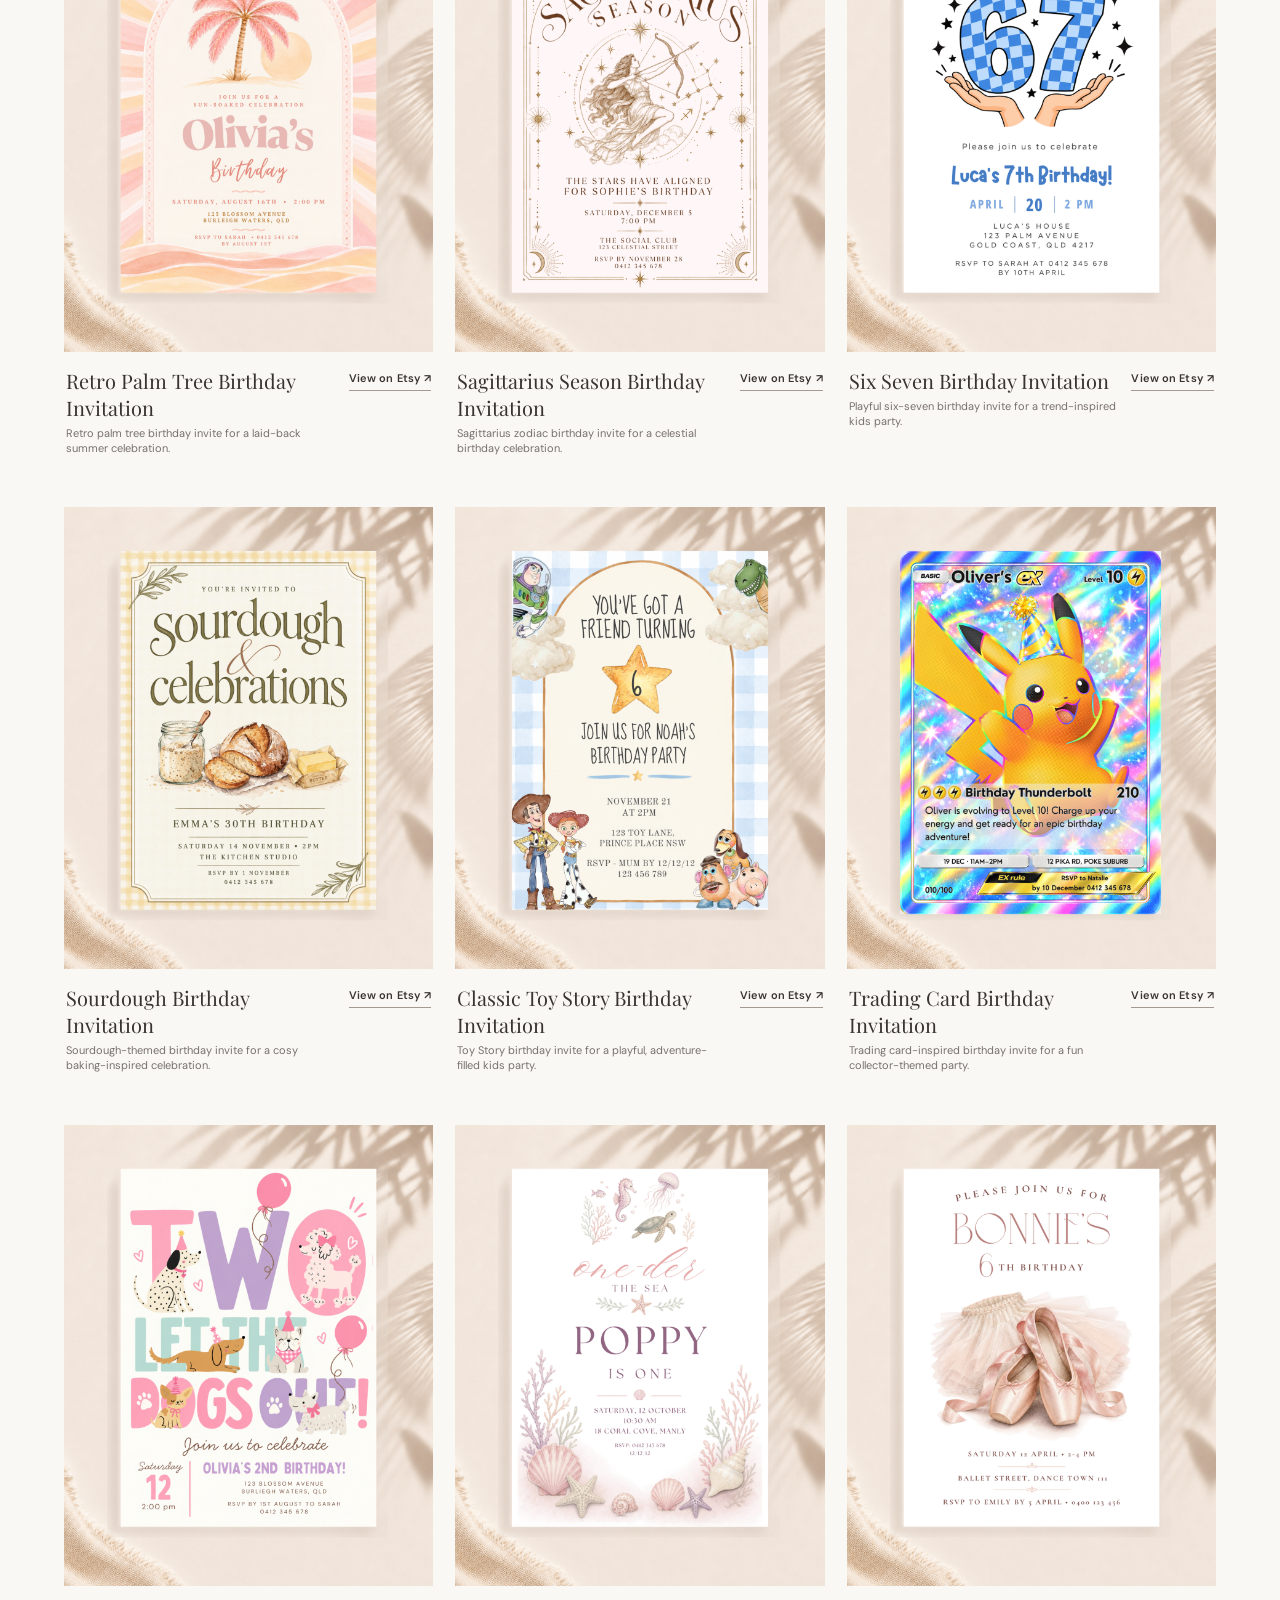
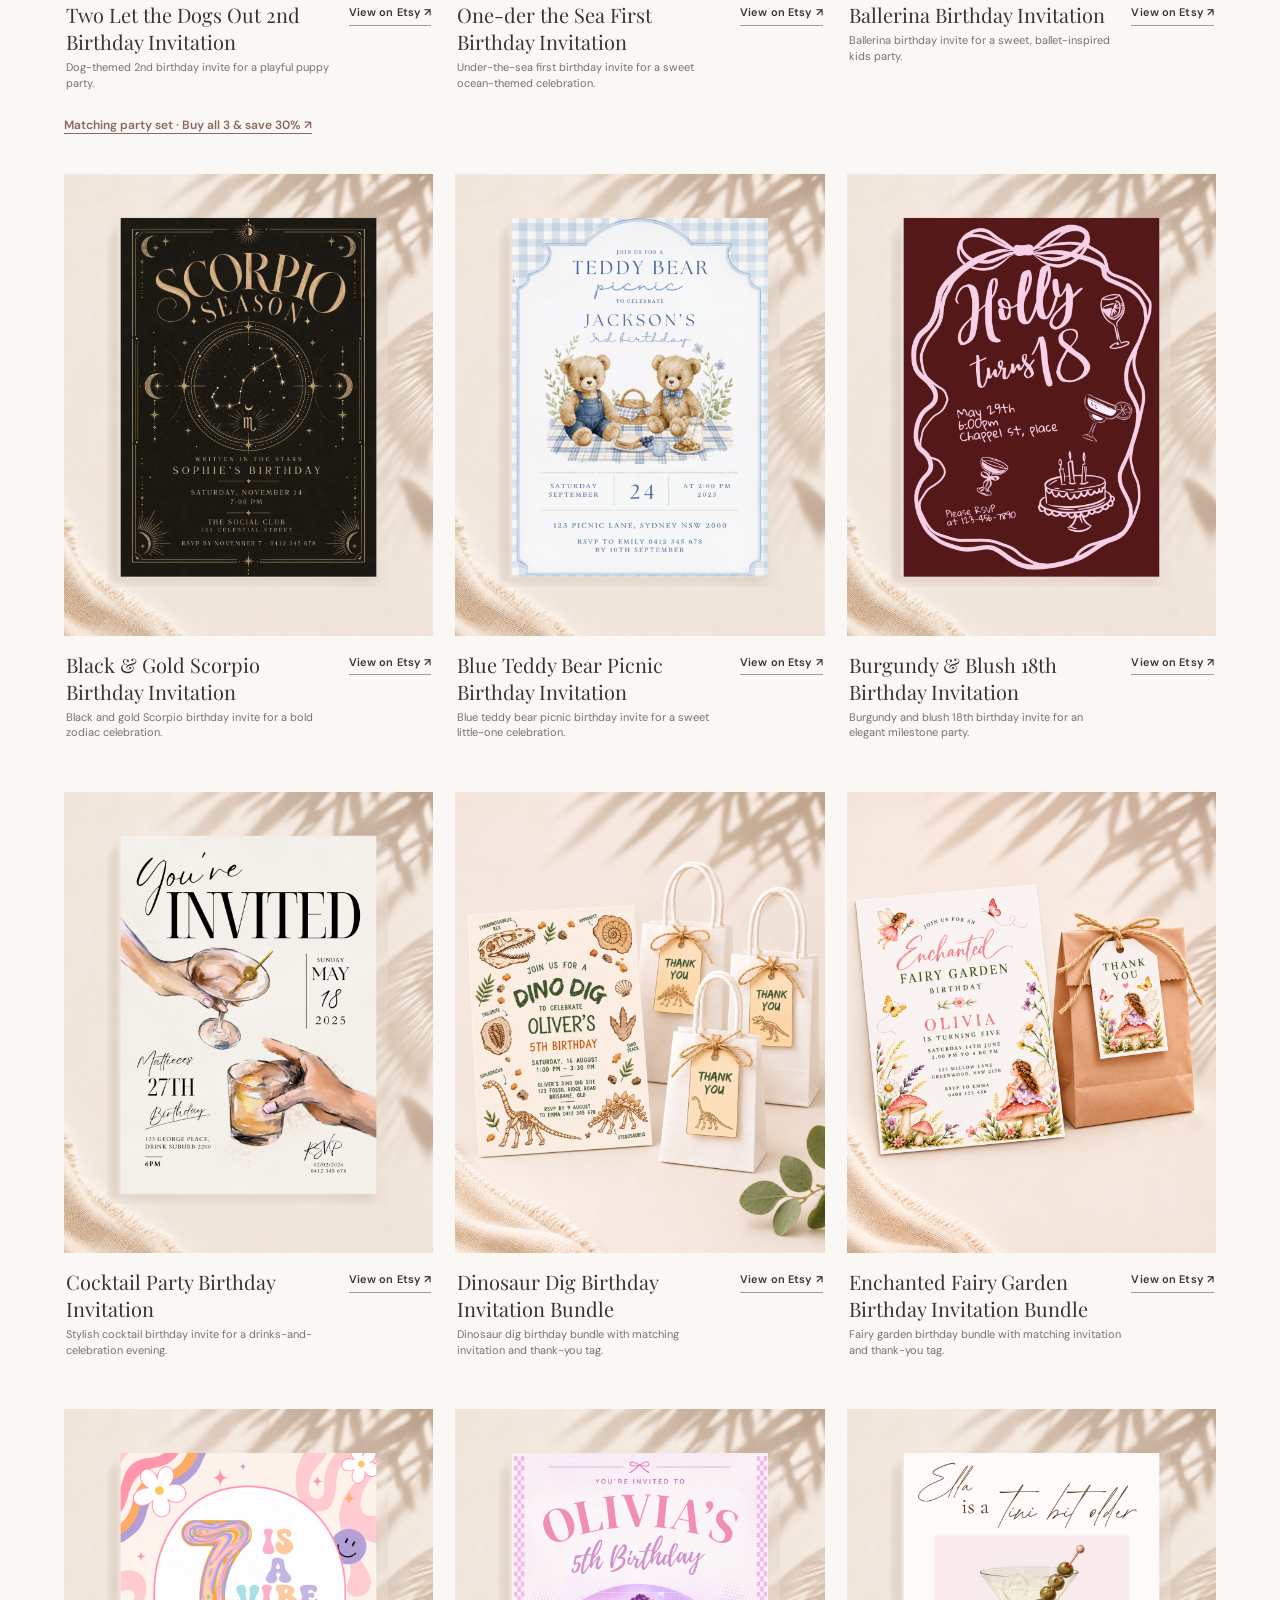
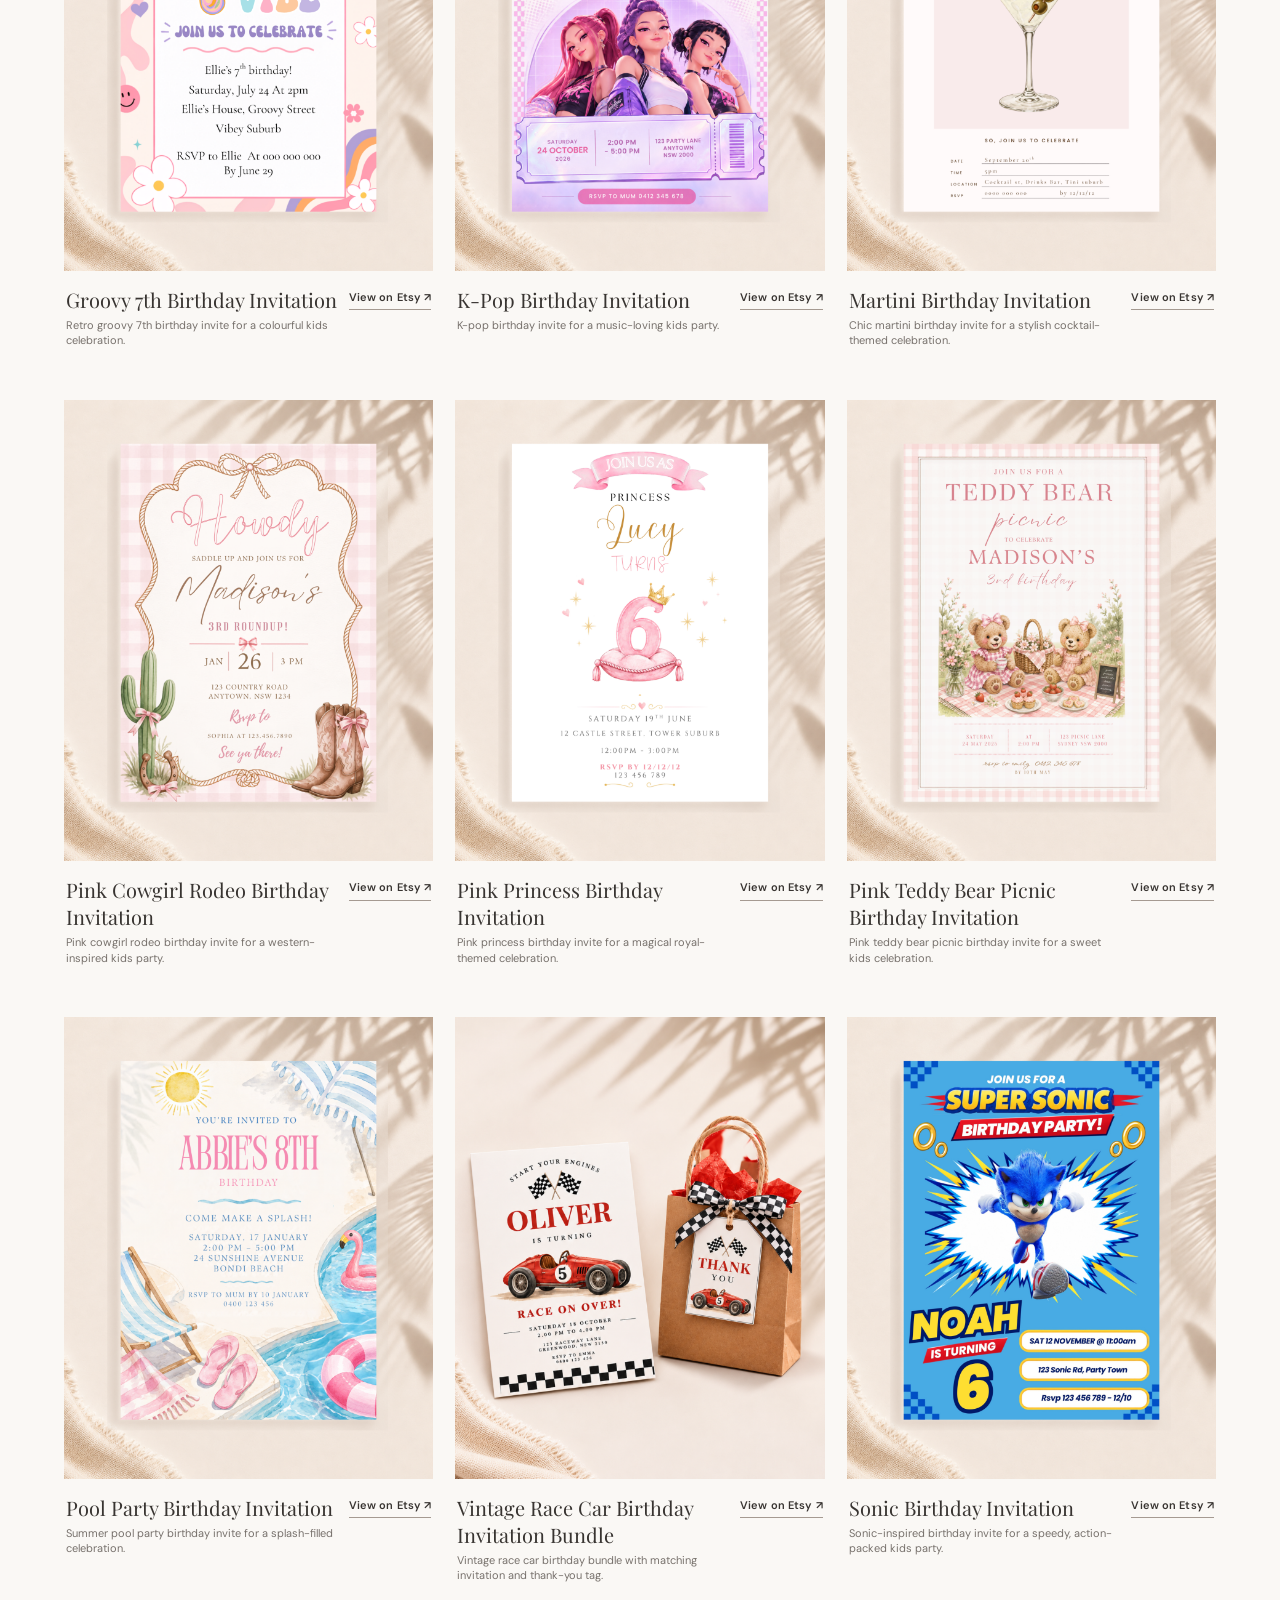
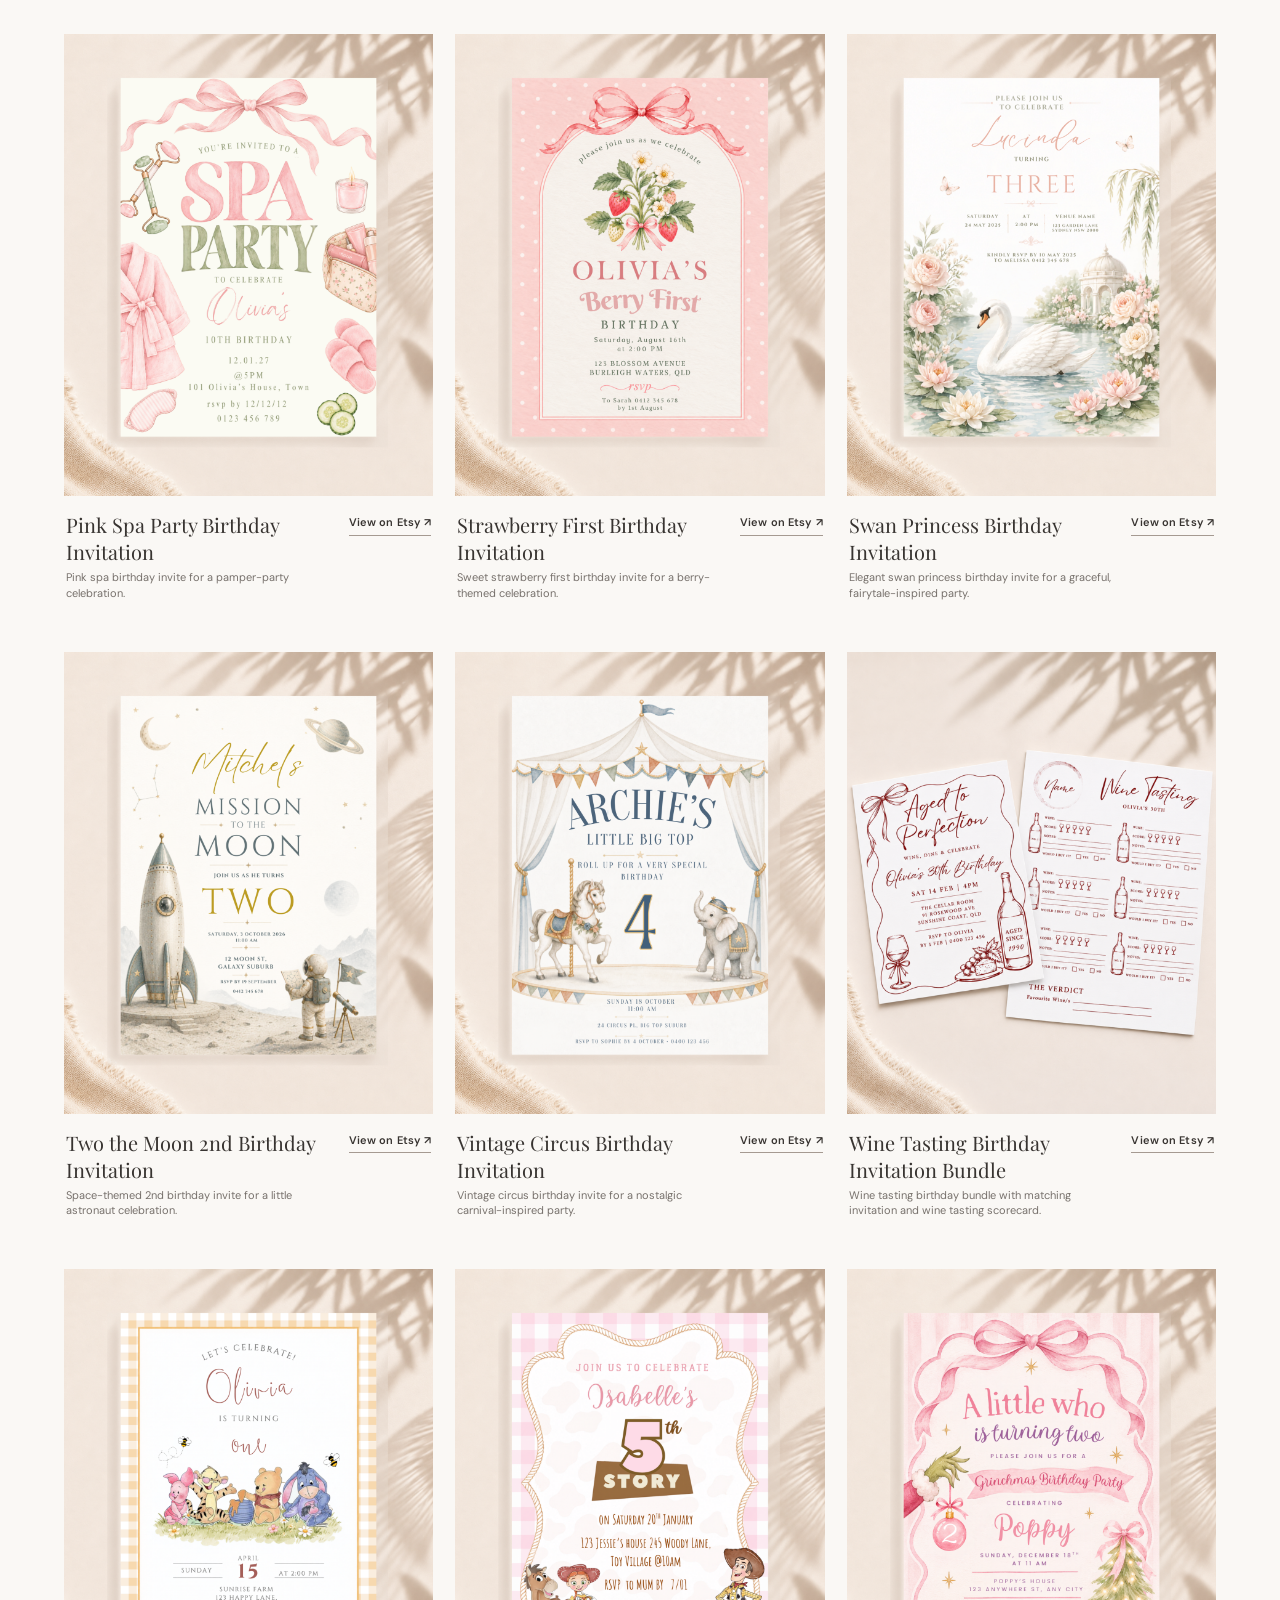
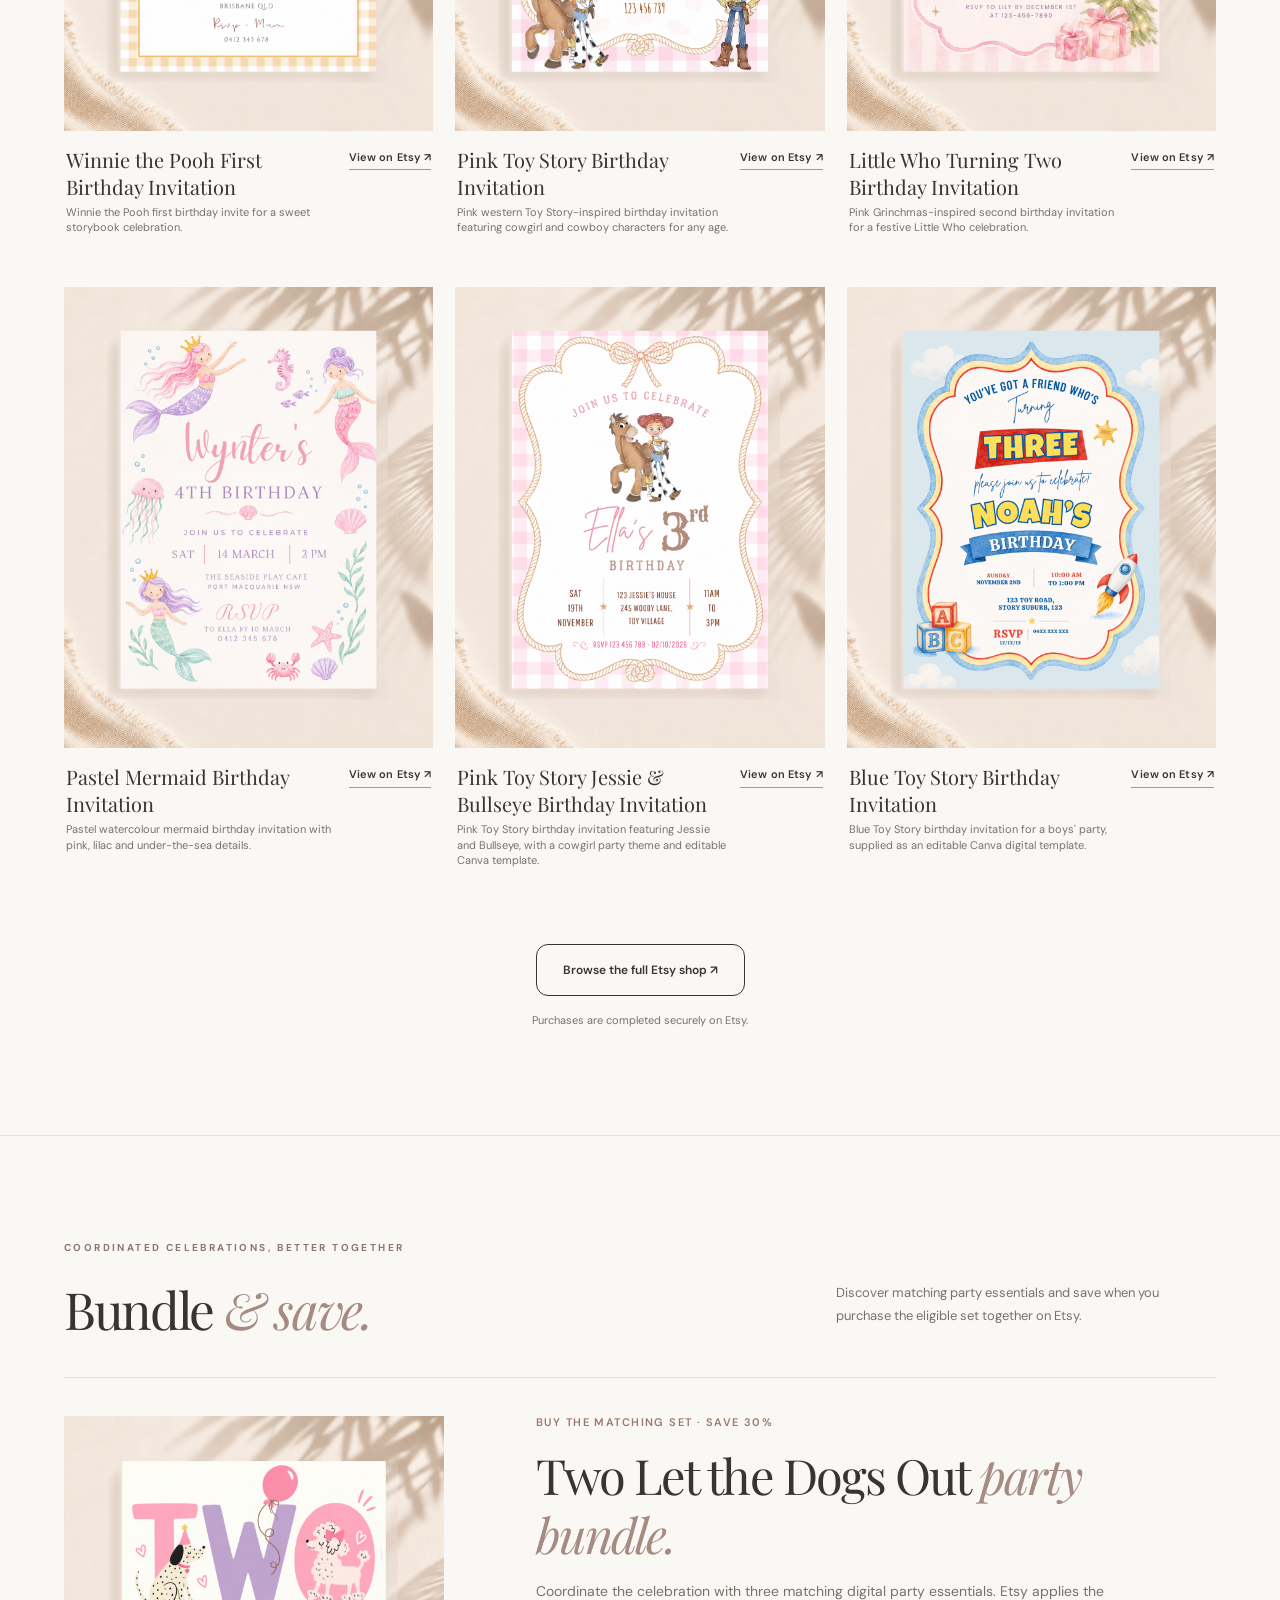
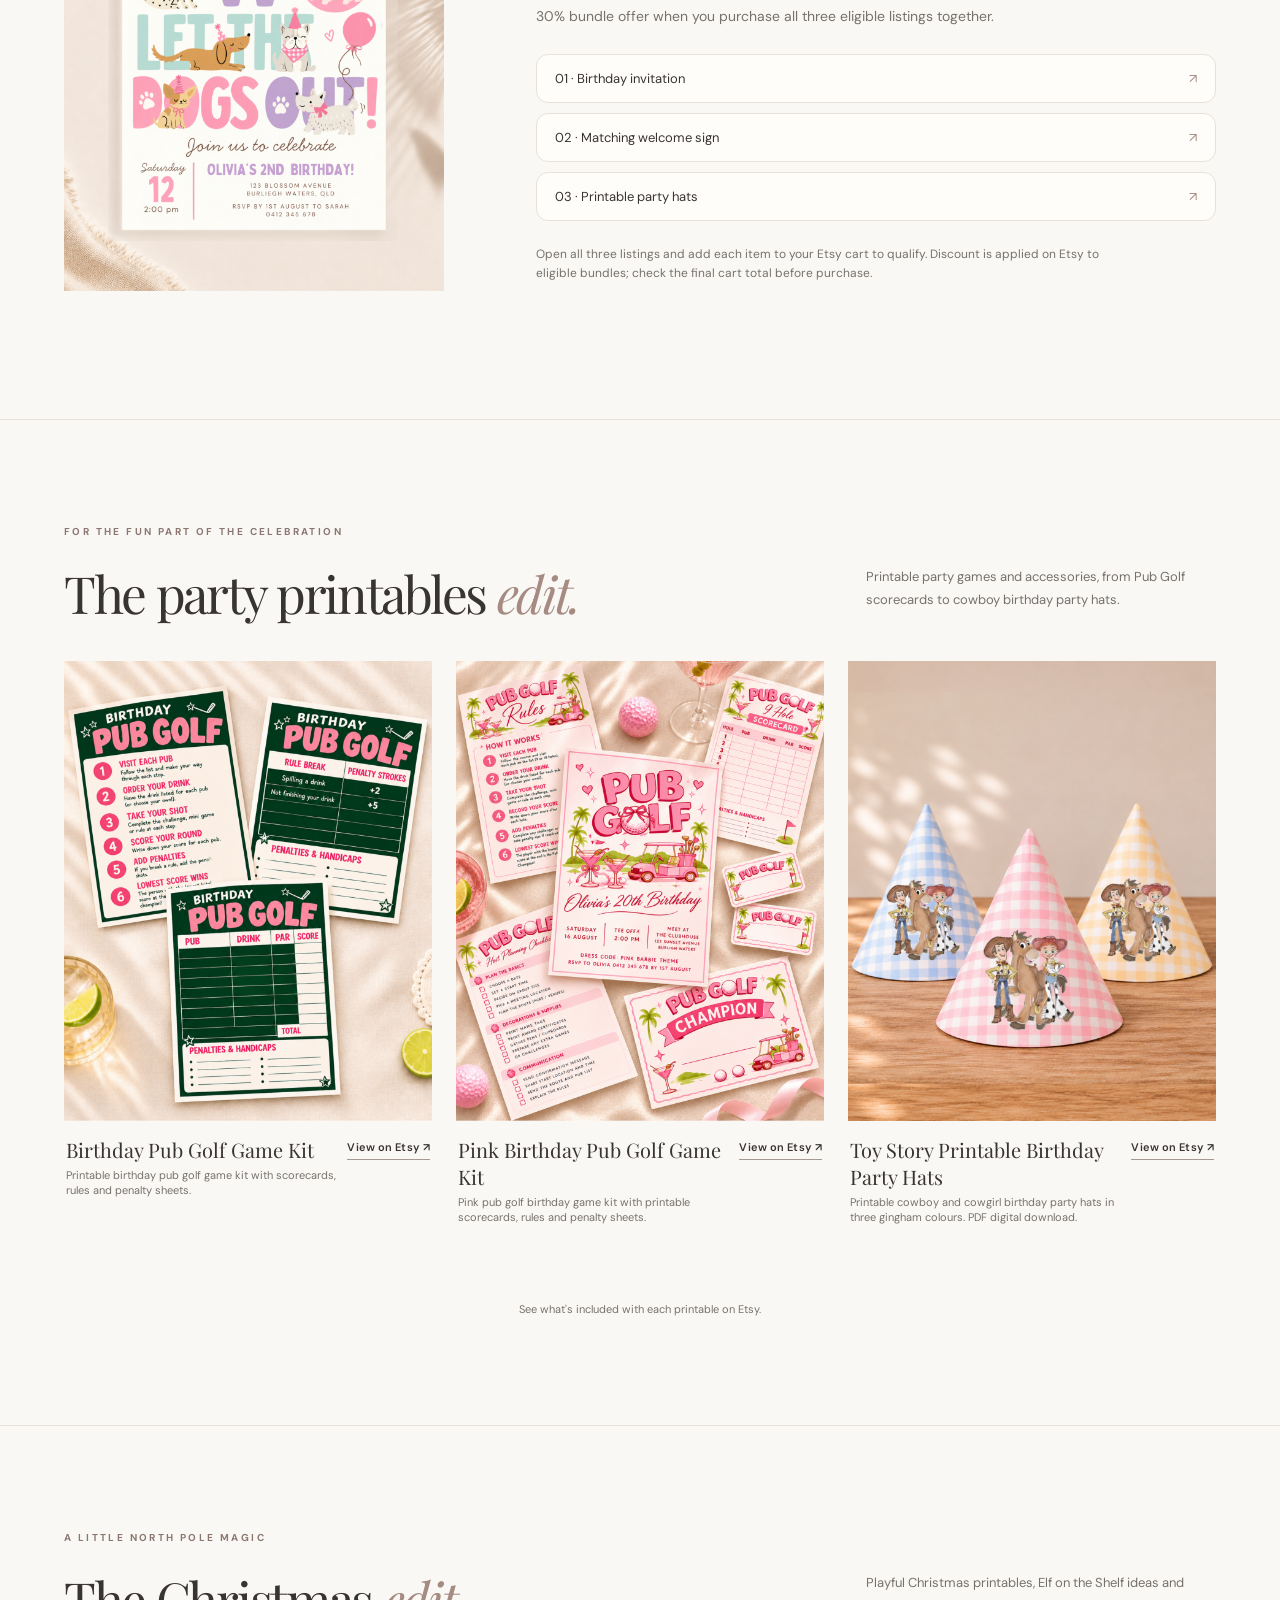
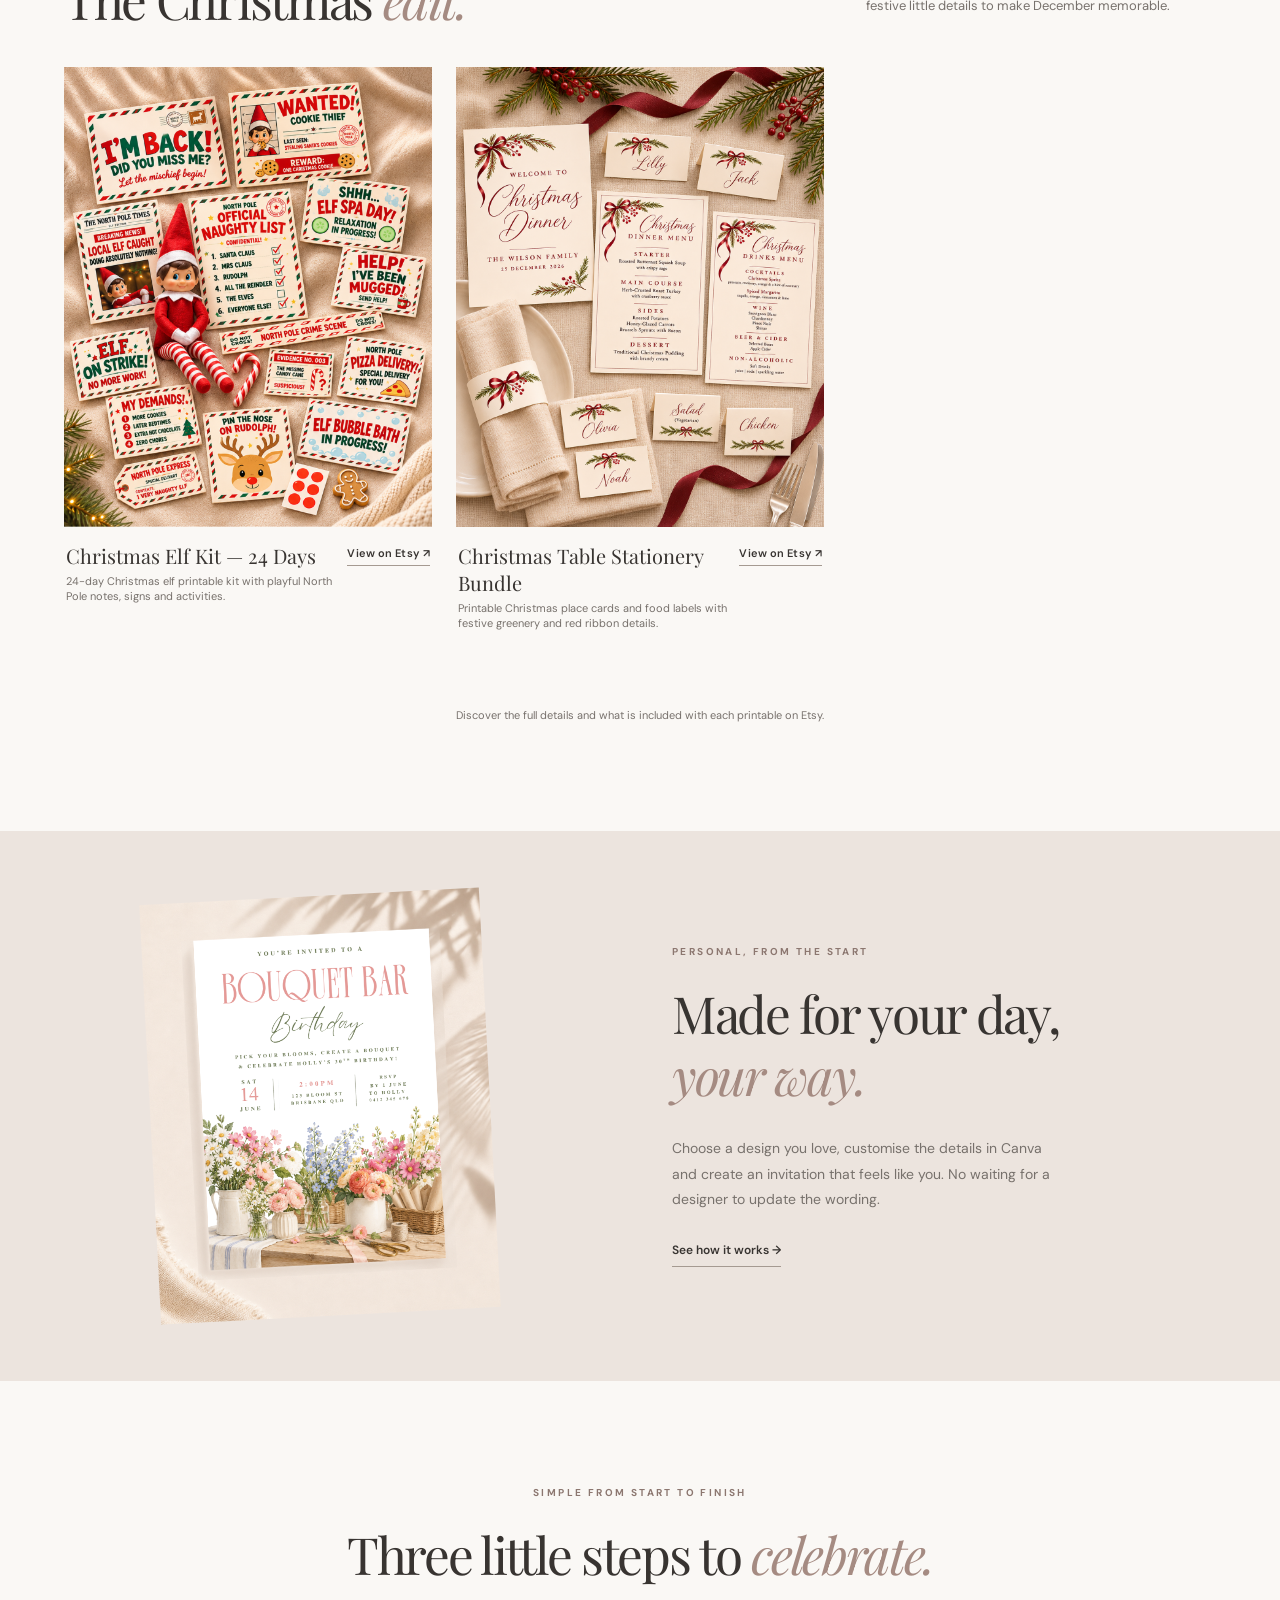
==== commit 32ef8f3a: "Refresh bundle styling and script cache on homepage" ====
--- a/index.html
+++ b/index.html
@@ -35,7 +35,7 @@
 <link href="https://fonts.googleapis.com/css2?family=DM+Sans:wght@400;500;600;700&family=Playfair+Display:wght@400;500;600&display=swap" rel="stylesheet">
 
 <!-- WEBSITE STYLES -->
-<link rel="stylesheet" href="styles.css?v=20261121-rounded-buttons">
+<link rel="stylesheet" href="styles.css?v=20261126-bundle-save">
 
 <!-- GOOGLE ANALYTICS -->
 <script async src="https://www.googletagmanager.com/gtag/js?id=G-0NYW1TGPQN"></script>
@@ -515,7 +515,7 @@
 </footer>
 
 <!-- WEBSITE JAVASCRIPT -->
-<script src="script.js?v=20261122-toy-story-party-hats" defer></script>
+<script src="script.js?v=20261126-bundle-save" defer></script>
 
 </body>
 </html>
--- a/styles.css
+++ b/styles.css
@@ -221,3 +221,25 @@
   outline: 2px solid #9f8276;
   outline-offset: 3px;
 }
+
+/* Reusable matching-product offers. Add another .bundle-offer for future collections. */
+.bundle-save-section{border-top:1px solid var(--line);scroll-margin-top:30px}
+.bundle-save-section .section-heading p{max-width:380px}
+.bundle-offer{display:grid;grid-template-columns:minmax(220px,.75fr) minmax(0,1.25fr);gap:clamp(28px,5vw,80px);align-items:center;max-width:1160px;margin:0 auto;padding:32px 0 18px;border-top:1px solid var(--line)}
+.bundle-offer+.bundle-offer{margin-top:45px}
+.bundle-offer-image{background:#f3ebe5;max-width:380px}
+.bundle-offer-image img{display:block;width:100%;height:auto;aspect-ratio:4/5;object-fit:cover}
+.bundle-offer-kicker{font:600 11px/1.6 'DM Sans',sans-serif;letter-spacing:.13em;color:#9b786e}
+.bundle-offer h3{font:400 clamp(30px,3.8vw,53px)/1.2 'Playfair Display',Georgia,serif;letter-spacing:-.04em;margin:15px 0 16px}
+.bundle-offer h3 em{color:#a58b82}
+.bundle-offer-content>p{font-size:14px;line-height:1.8;max-width:580px}
+.bundle-offer-products{display:grid;gap:10px;margin:24px 0}
+.bundle-offer-products a{display:flex;justify-content:space-between;align-items:center;gap:15px;padding:15px 18px;border:1px solid var(--line);border-radius:12px;background:#fffdfa;font-size:13px;transition:background .2s}
+.bundle-offer-products a:hover{background:#f0e8e2}
+.bundle-offer-products a span{color:#a58b82}
+.bundle-offer .bundle-offer-note{font-size:12px;color:var(--muted);line-height:1.65}
+@media(max-width:760px){.bundle-offer{grid-template-columns:1fr;gap:22px}.bundle-offer-image{max-width:420px}.bundle-offer h3{font-size:clamp(32px,8vw,44px)}}
+
+/* Cross-sell link beneath participating individual product cards */
+.product-bundle-note{display:inline-block;margin:10px 0 4px;color:#8c675e;font:600 12px/1.5 'DM Sans',sans-serif;text-decoration:underline;text-underline-offset:4px;}
+.product-bundle-note:hover{color:var(--ink);}
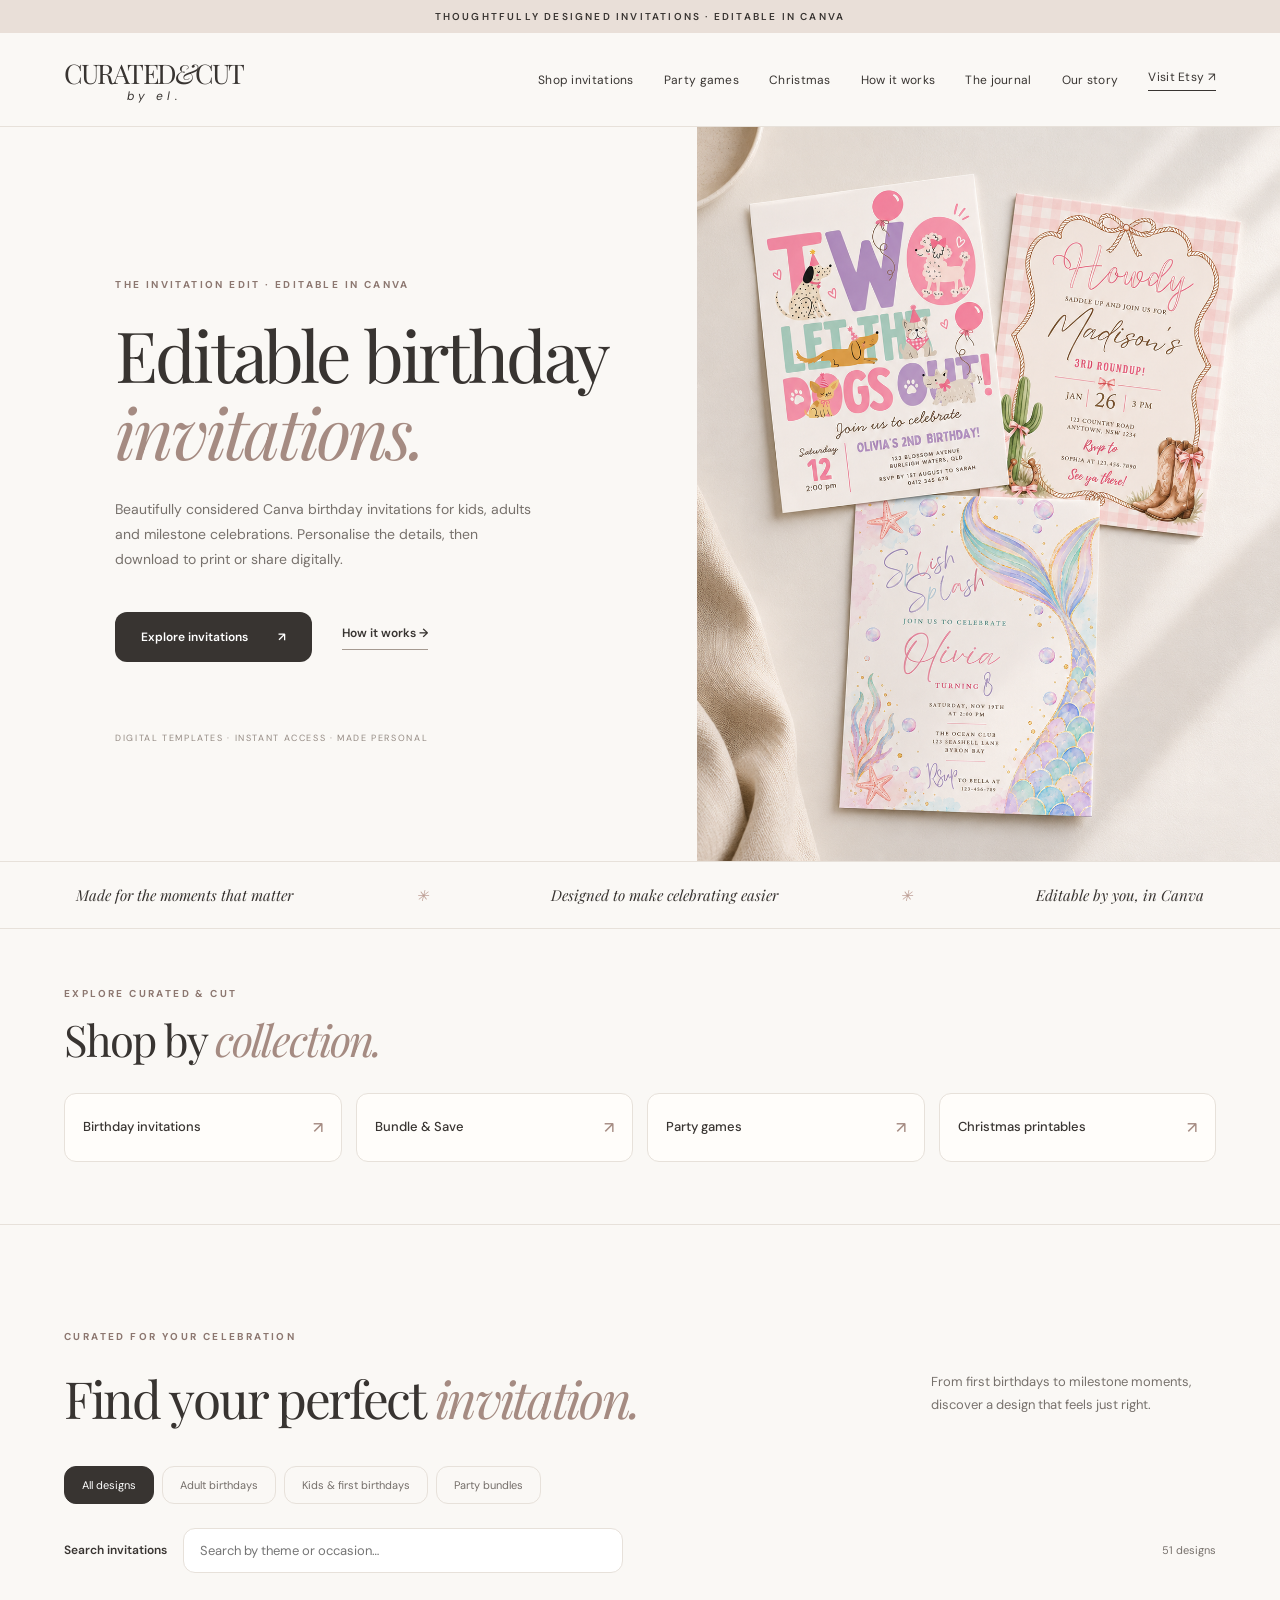
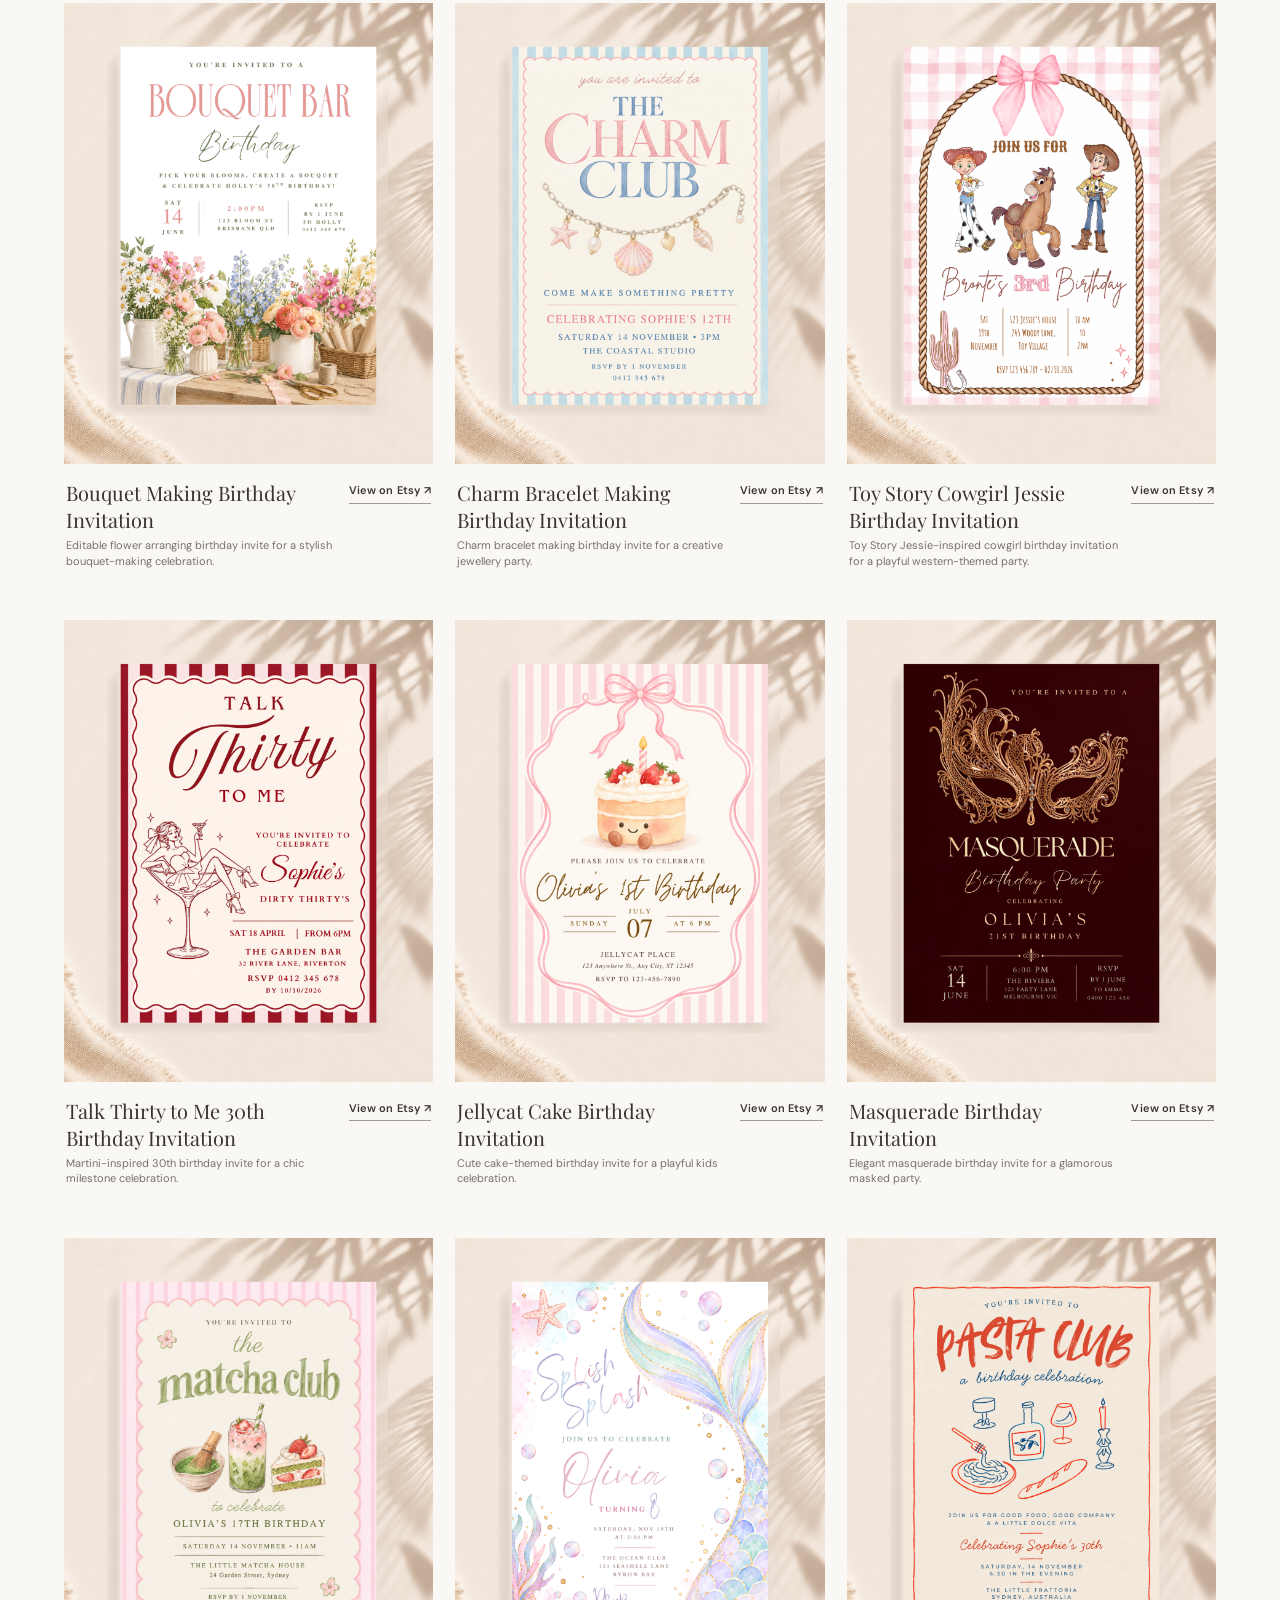
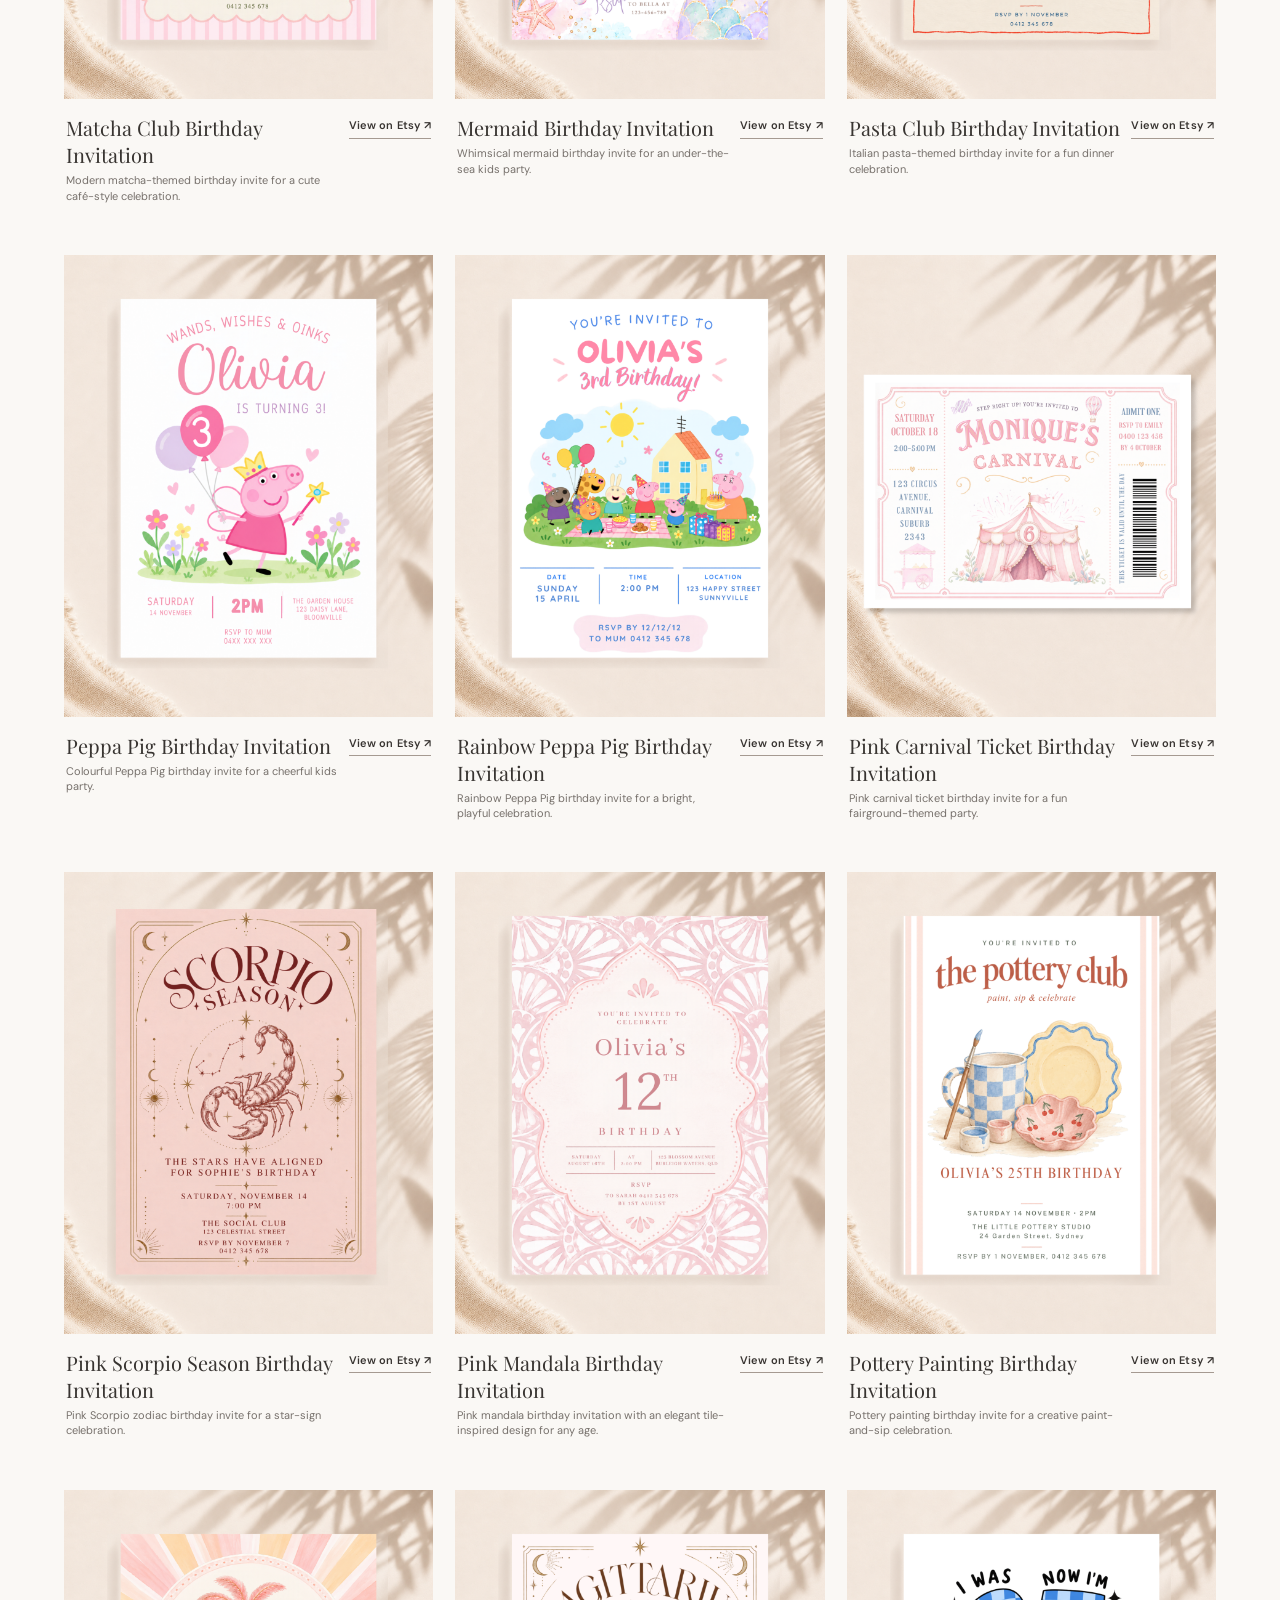
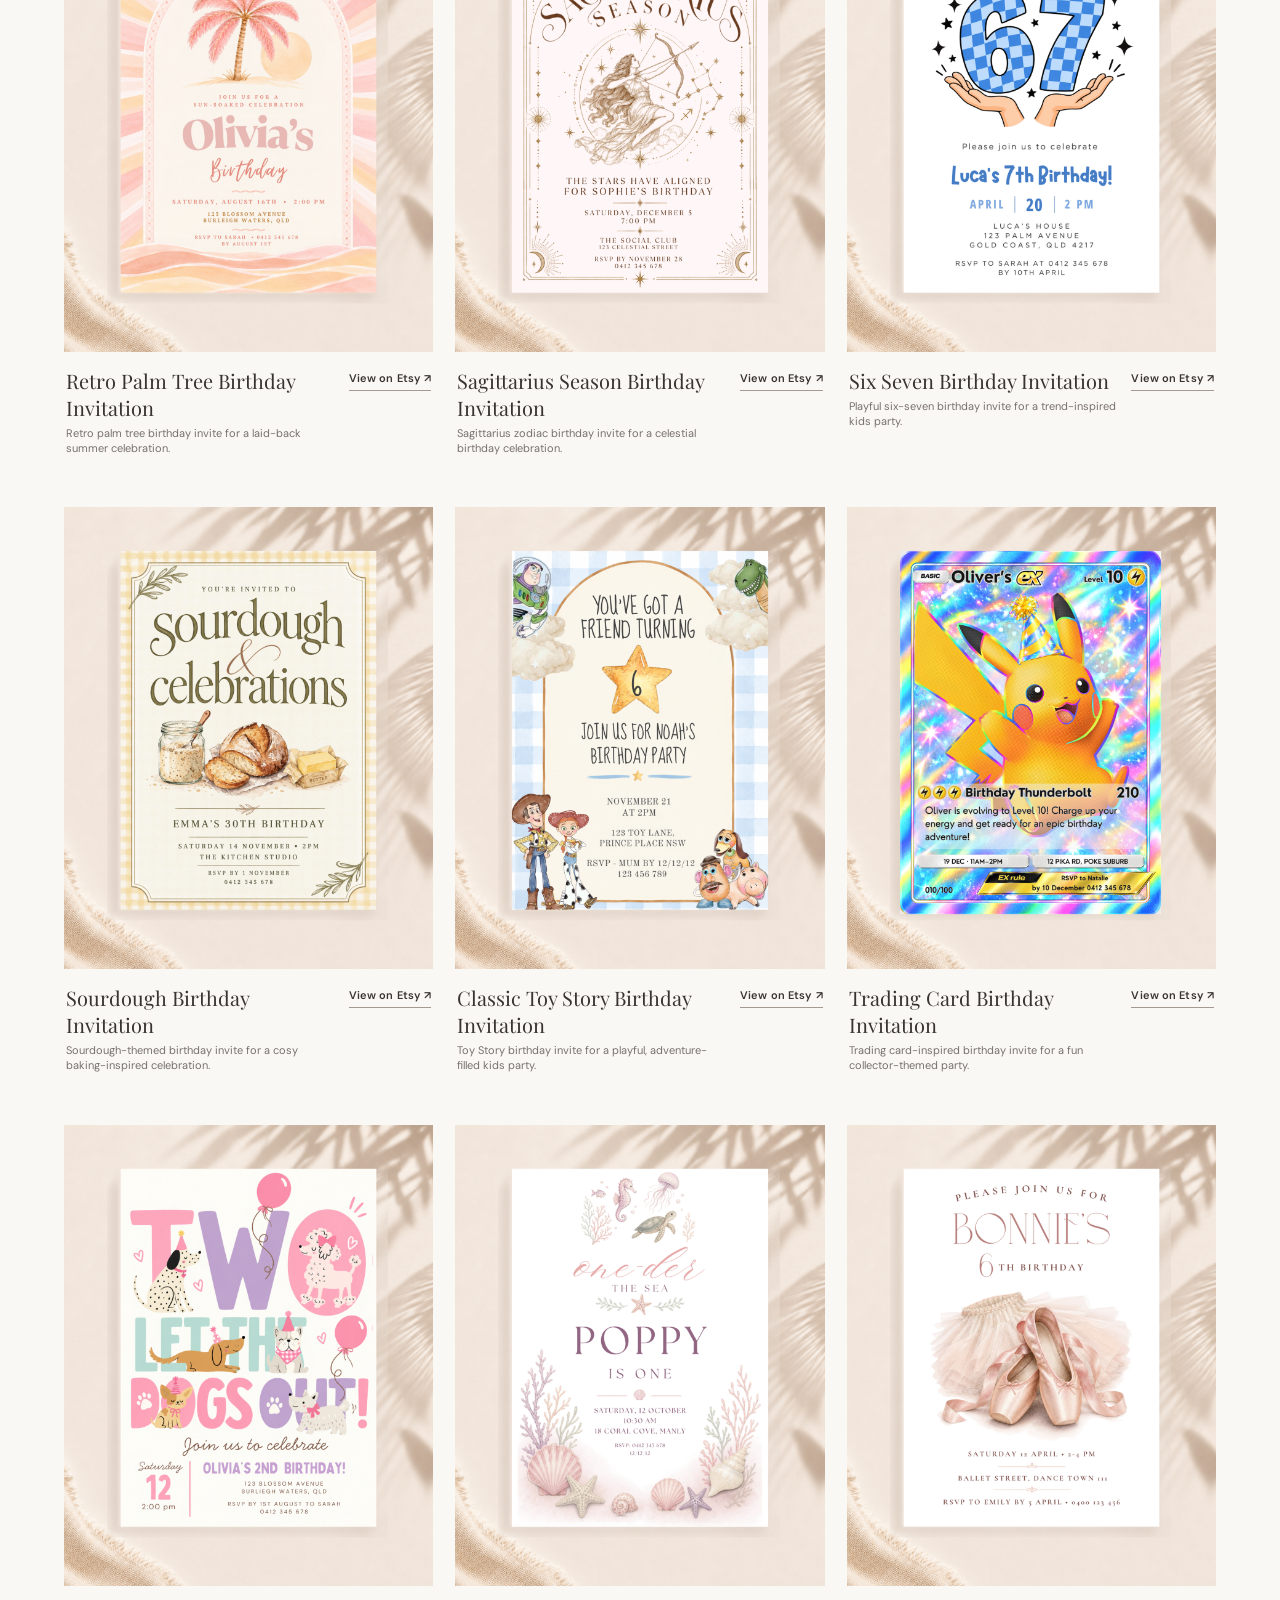
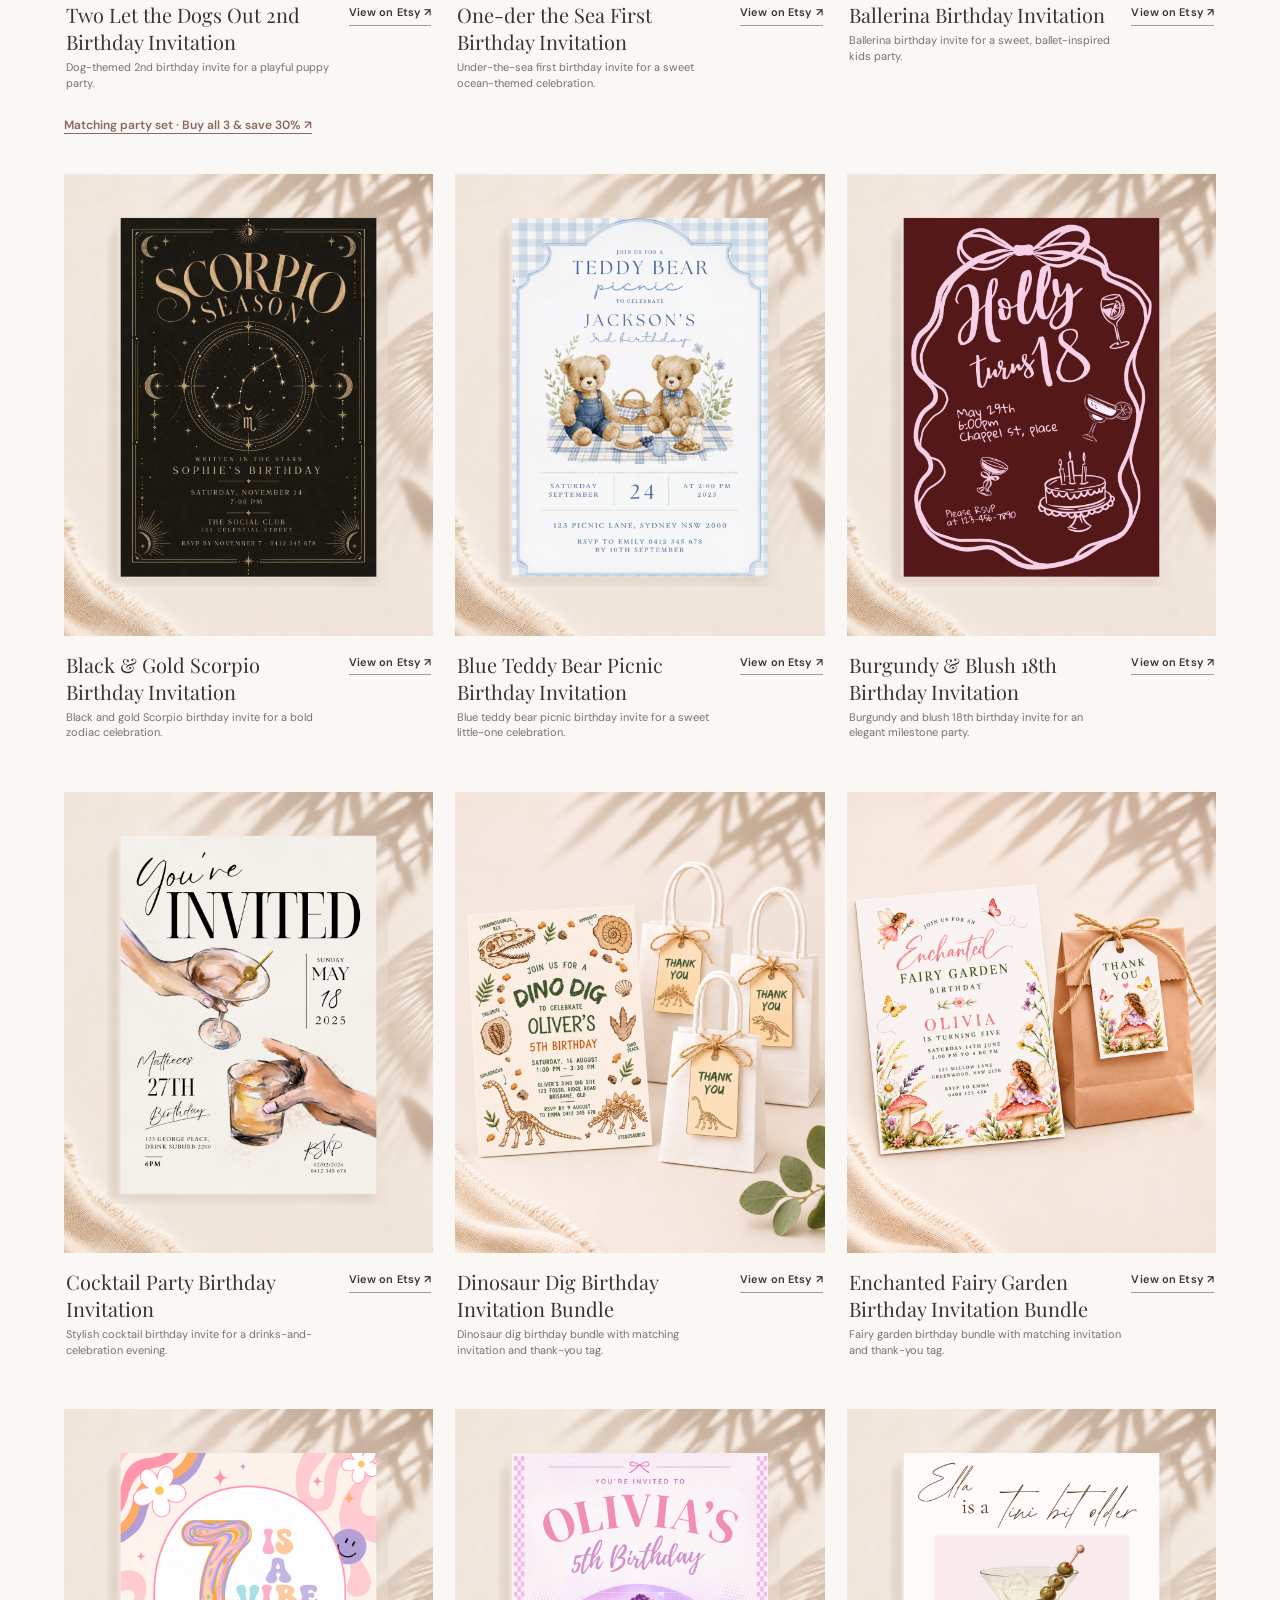
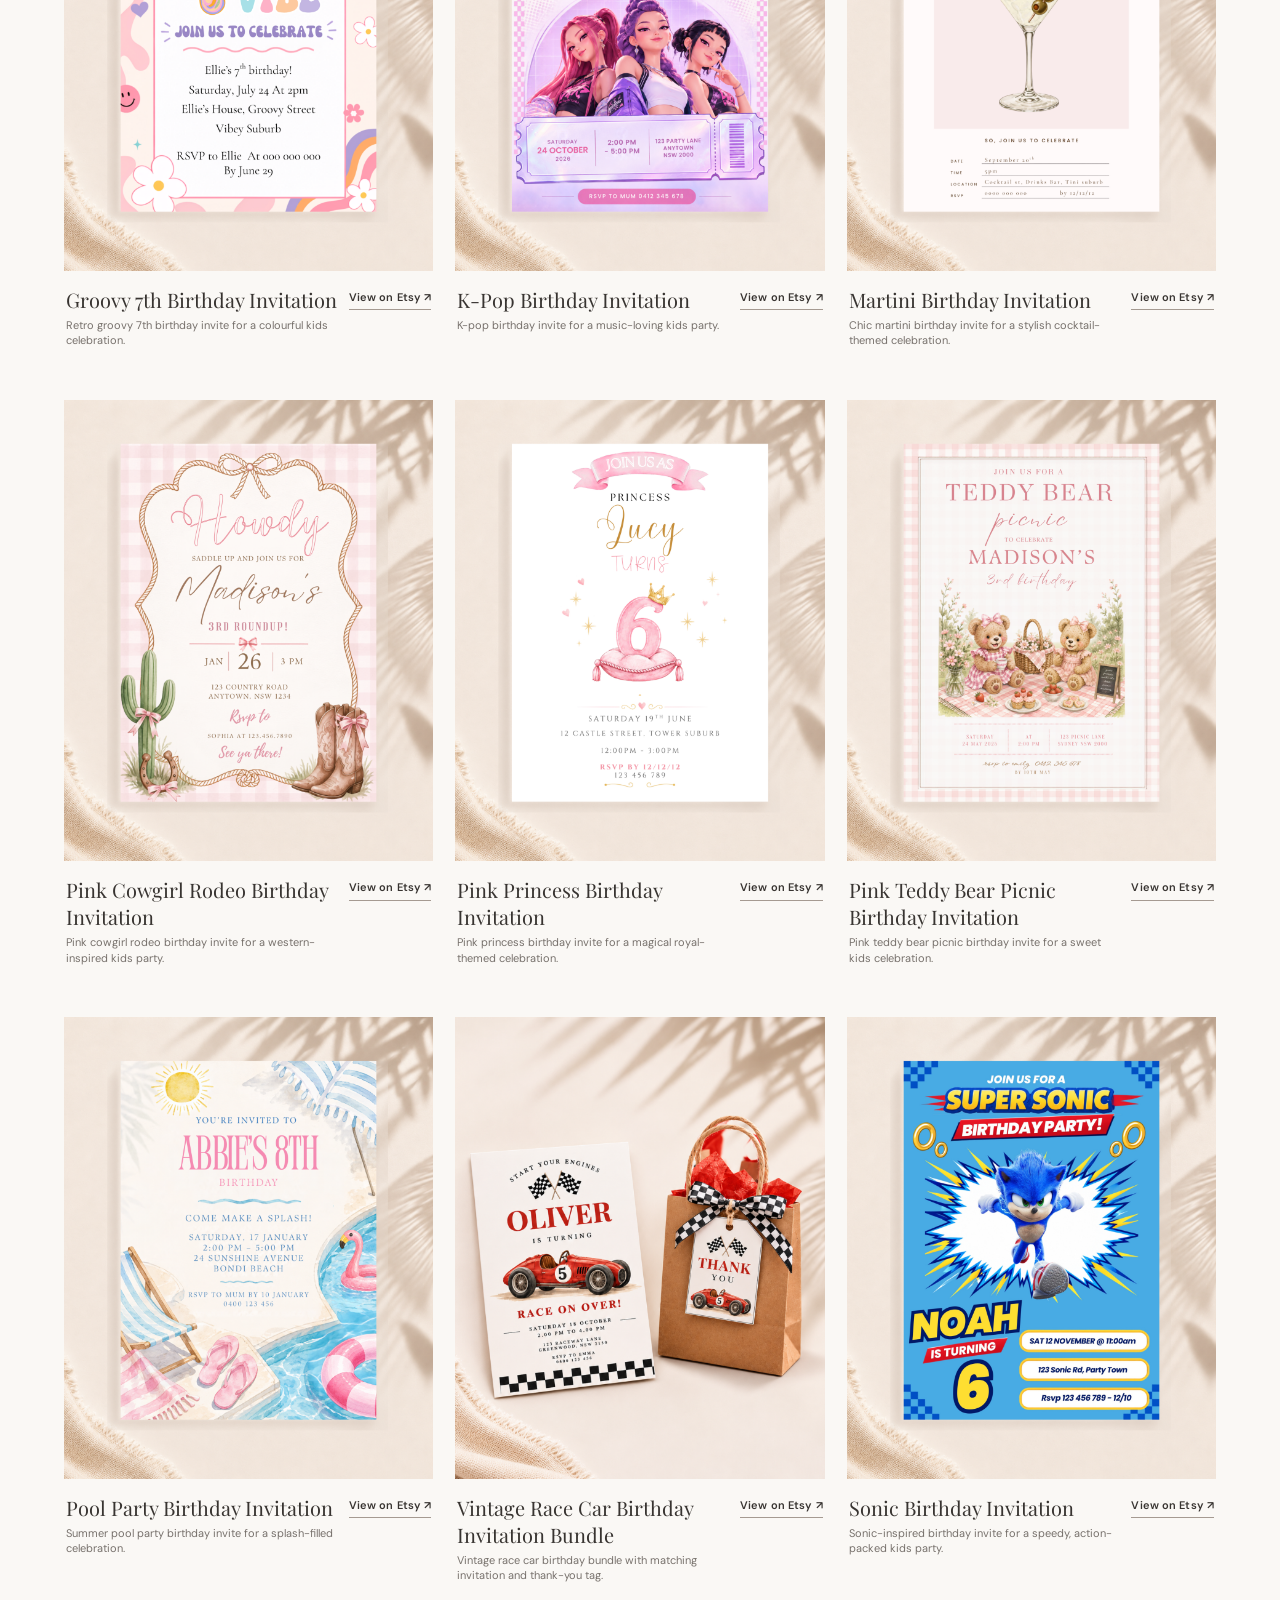
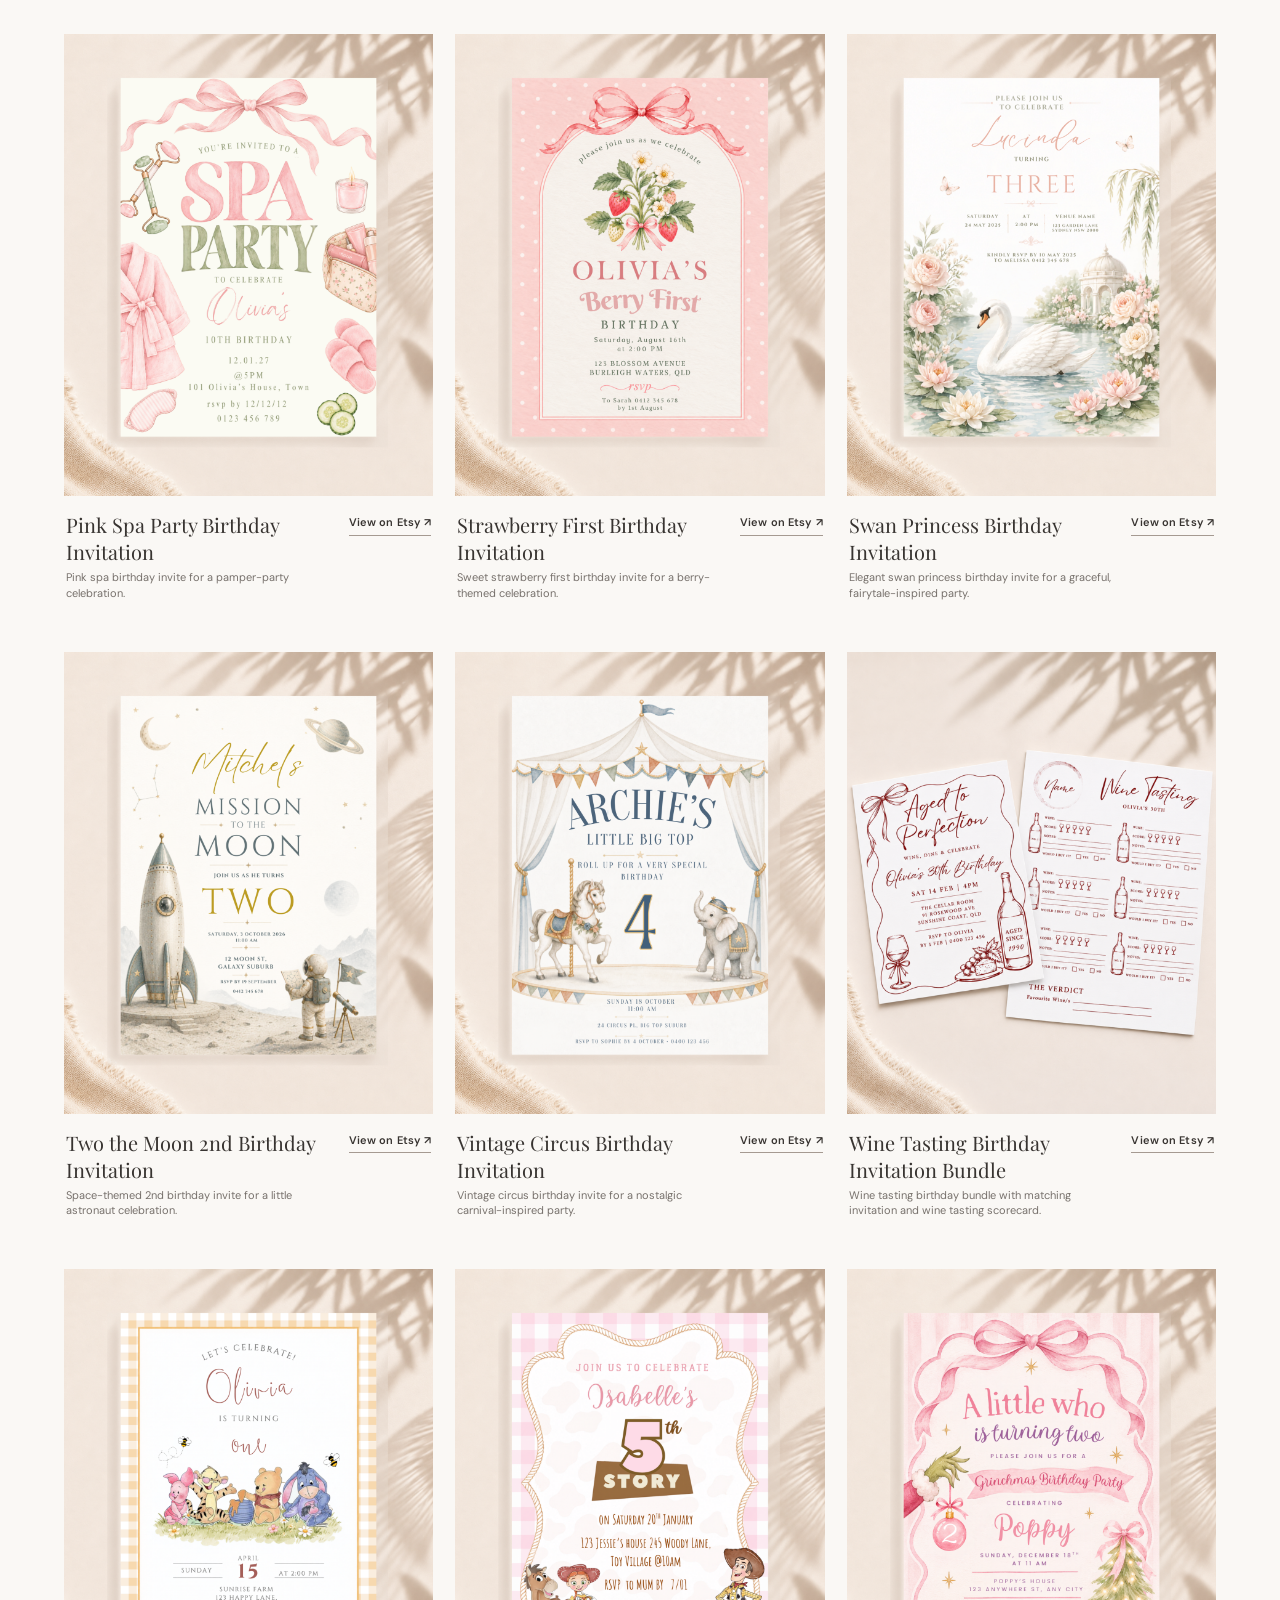
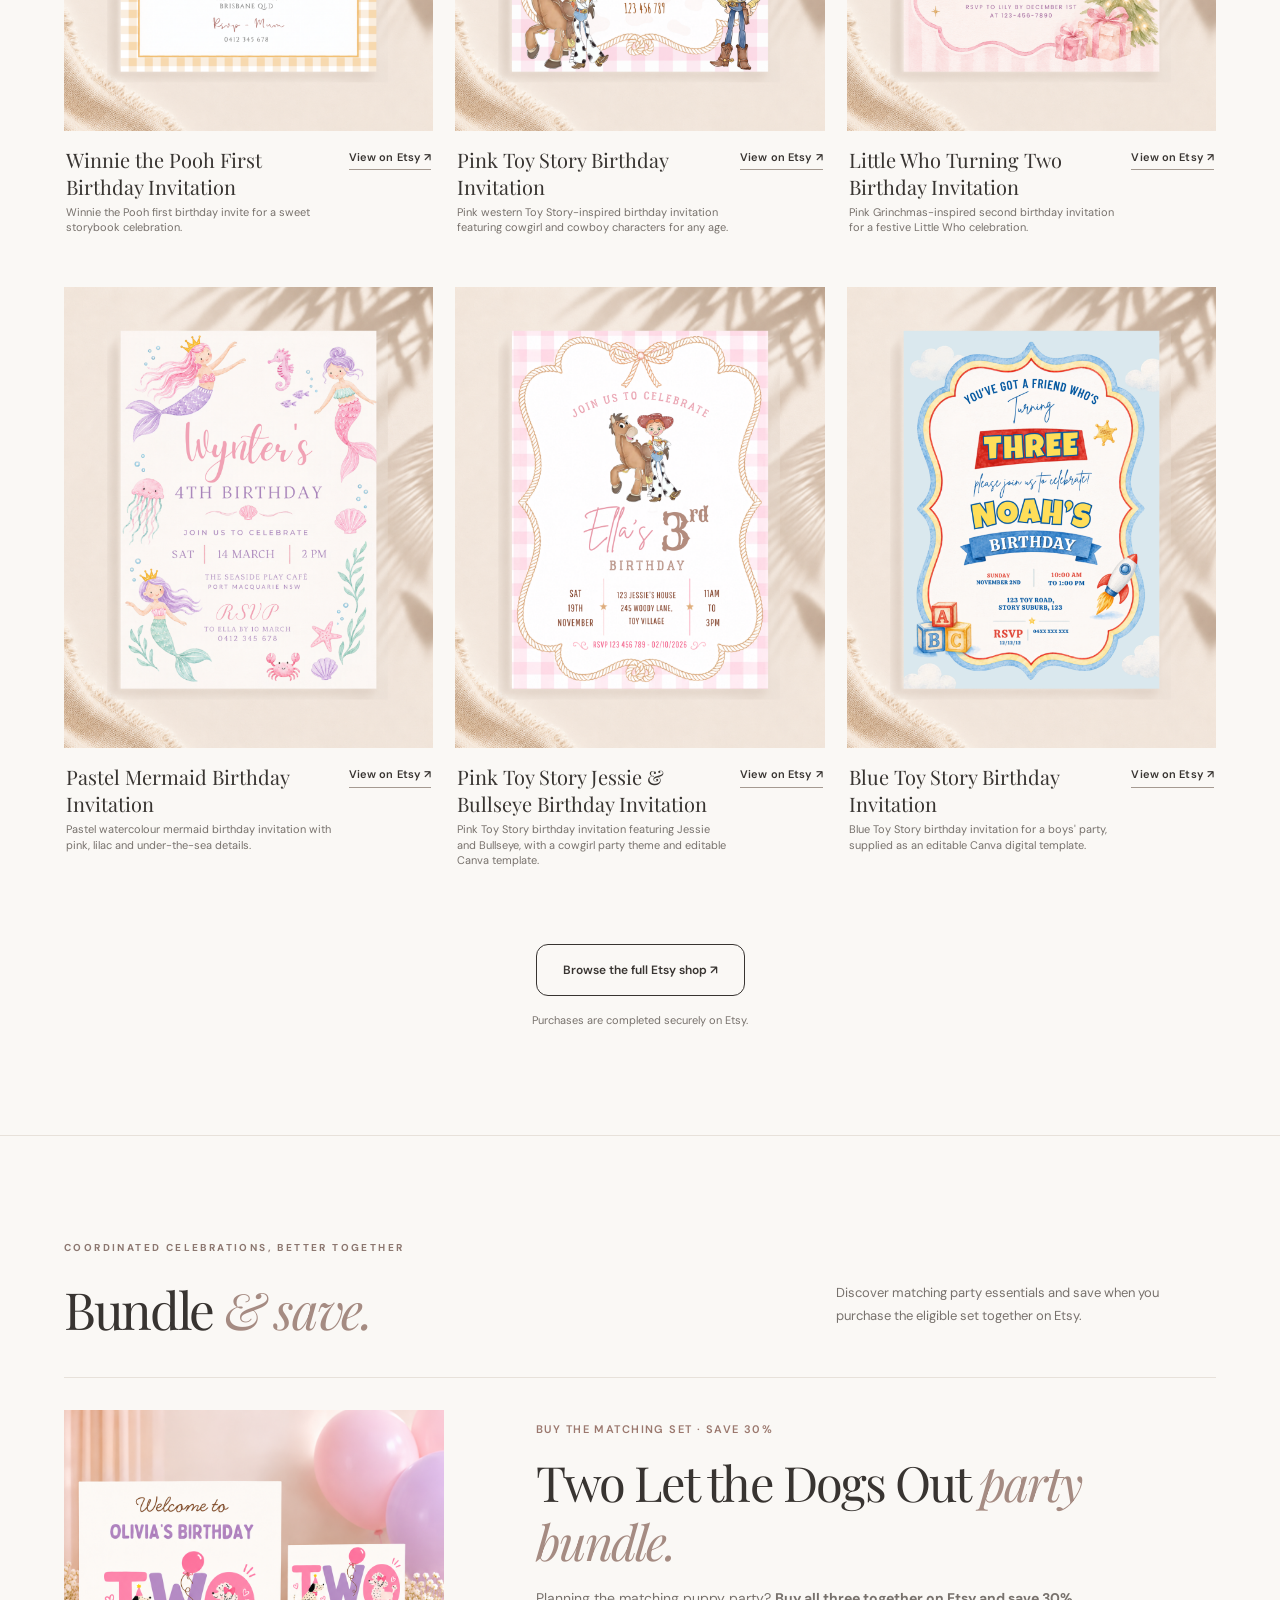
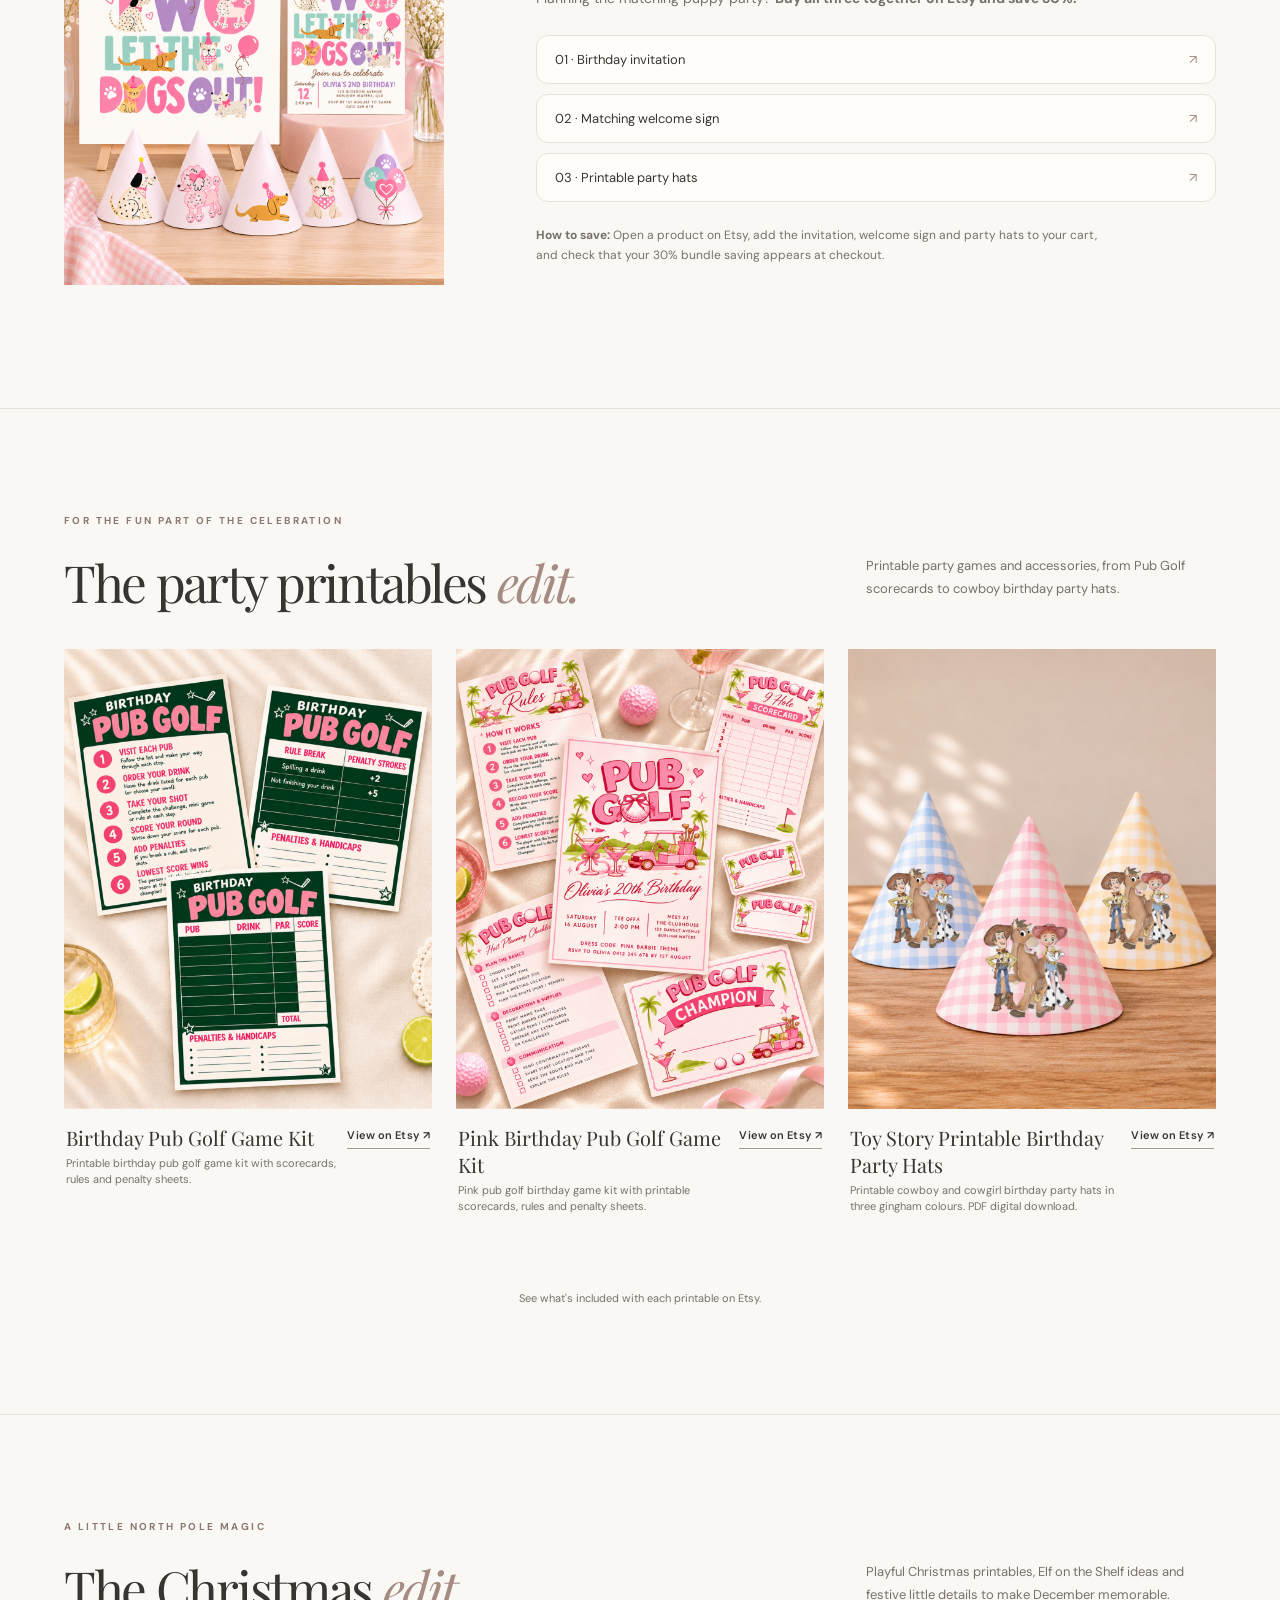
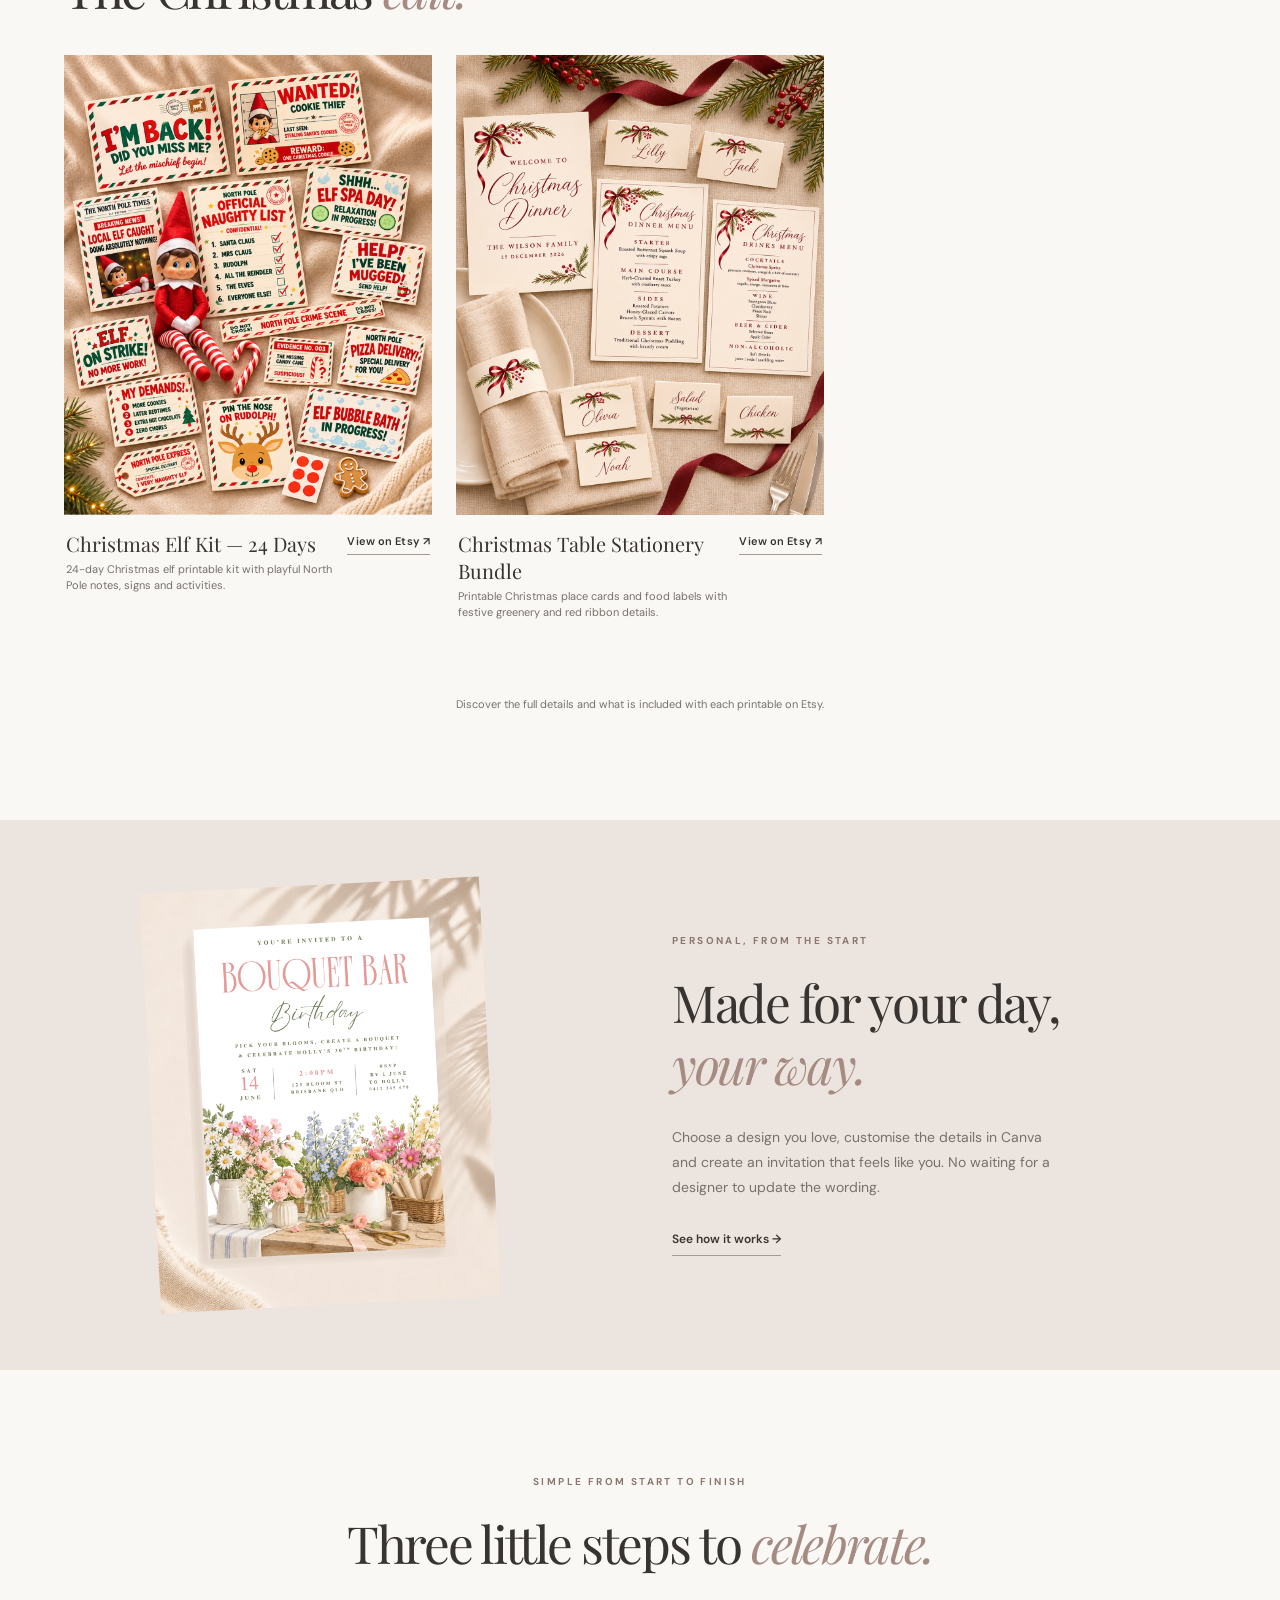
==== commit a7ae3657: "Use matching puppy bundle mockup and clear 30% Etsy instructions" ====
--- a/index.html
+++ b/index.html
@@ -35,7 +35,7 @@
 <link href="https://fonts.googleapis.com/css2?family=DM+Sans:wght@400;500;600;700&family=Playfair+Display:wght@400;500;600&display=swap" rel="stylesheet">
 
 <!-- WEBSITE STYLES -->
-<link rel="stylesheet" href="styles.css?v=20261126-bundle-save">
+<link rel="stylesheet" href="styles.css?v=20261126-bundle-mockup">
 
 <!-- GOOGLE ANALYTICS -->
 <script async src="https://www.googletagmanager.com/gtag/js?id=G-0NYW1TGPQN"></script>
@@ -274,19 +274,19 @@
     <p>Discover matching party essentials and save when you purchase the eligible set together on Etsy.</p>
   </div>
   <article class="bundle-offer" aria-labelledby="puppy-bundle-heading">
-    <div class="bundle-offer-image">
-      <img src="assets/two-let-the-dogs-out-birthday-invitation.png" alt="Two Let the Dogs Out puppy-themed second birthday invitation" loading="lazy">
-    </div>
+    <a class="bundle-offer-image" href="https://curatedandcutbyel.etsy.com/au/listing/4625883161/two-let-the-dogs-out-welcome-sign-pink" target="_blank" rel="noopener noreferrer" aria-label="Explore the Two Let the Dogs Out matching bundle on Etsy, starting with the welcome sign">
+      <img src="assets/two-let-the-dogs-out-bundle-save-mockup.png" alt="Two Let the Dogs Out matching party set with birthday invitation, welcome sign and printable party hats" loading="lazy">
+    </a>
     <div class="bundle-offer-content">
       <span class="bundle-offer-kicker">BUY THE MATCHING SET · SAVE 30%</span>
       <h3 id="puppy-bundle-heading">Two Let the Dogs Out <em>party bundle.</em></h3>
-      <p>Coordinate the celebration with three matching digital party essentials. Etsy applies the 30% bundle offer when you purchase all three eligible listings together.</p>
+      <p>Planning the matching puppy party? <strong>Buy all three together on Etsy and save 30%.</strong></p>
       <div class="bundle-offer-products">
         <a href="https://curatedandcutbyel.etsy.com/au/listing/4592947935/two-let-the-dogs-out-2nd-birthday" target="_blank" rel="noopener noreferrer" data-bundle-item="Puppy birthday invitation">01 · Birthday invitation <span aria-hidden="true">↗</span></a>
         <a href="https://curatedandcutbyel.etsy.com/au/listing/4625883161/two-let-the-dogs-out-welcome-sign-pink" target="_blank" rel="noopener noreferrer" data-bundle-item="Puppy welcome sign">02 · Matching welcome sign <span aria-hidden="true">↗</span></a>
         <a href="https://curatedandcutbyel.etsy.com/au/listing/4625876879/puppy-party-hats-printable-dog-birthday" target="_blank" rel="noopener noreferrer" data-bundle-item="Puppy party hats">03 · Printable party hats <span aria-hidden="true">↗</span></a>
       </div>
-      <p class="bundle-offer-note">Open all three listings and add each item to your Etsy cart to qualify. Discount is applied on Etsy to eligible bundles; check the final cart total before purchase.</p>
+      <p class="bundle-offer-note"><strong>How to save:</strong> Open a product on Etsy, add the invitation, welcome sign and party hats to your cart, and check that your 30% bundle saving appears at checkout.</p>
     </div>
   </article>
 </section>
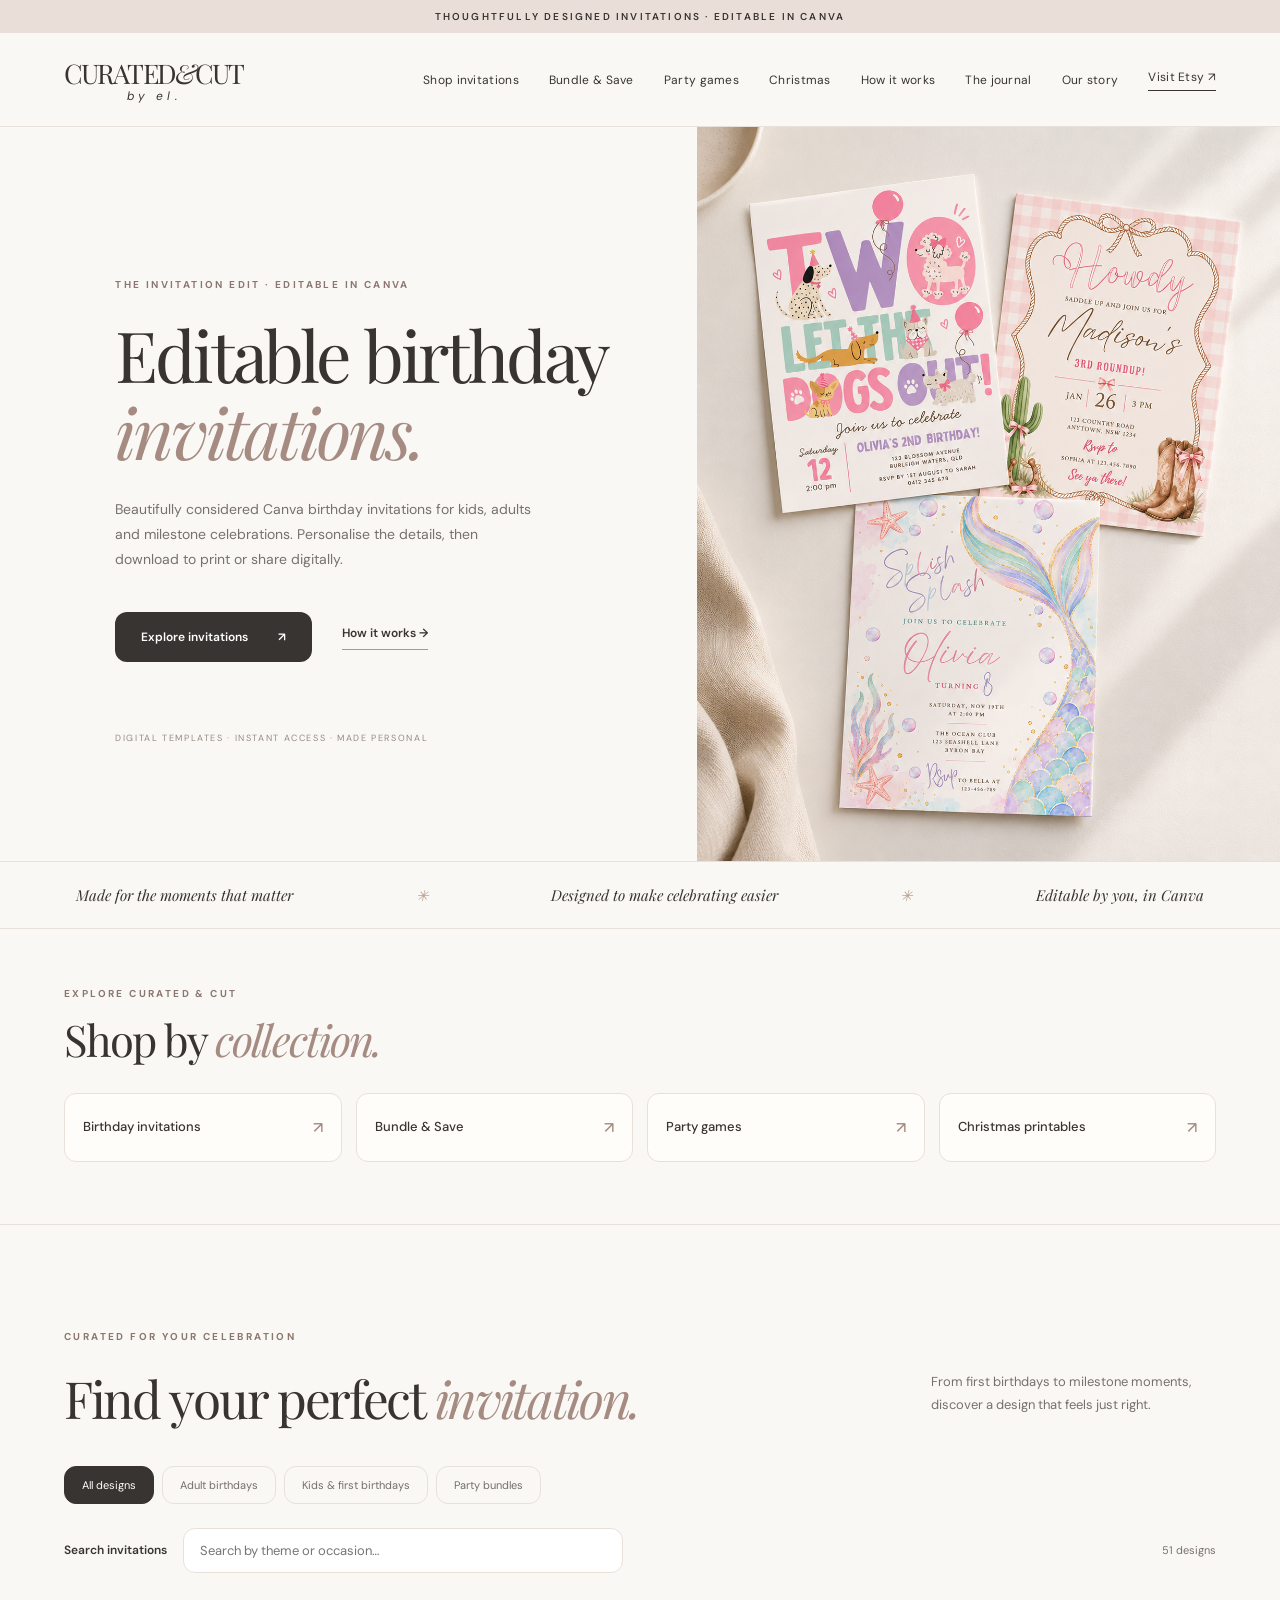
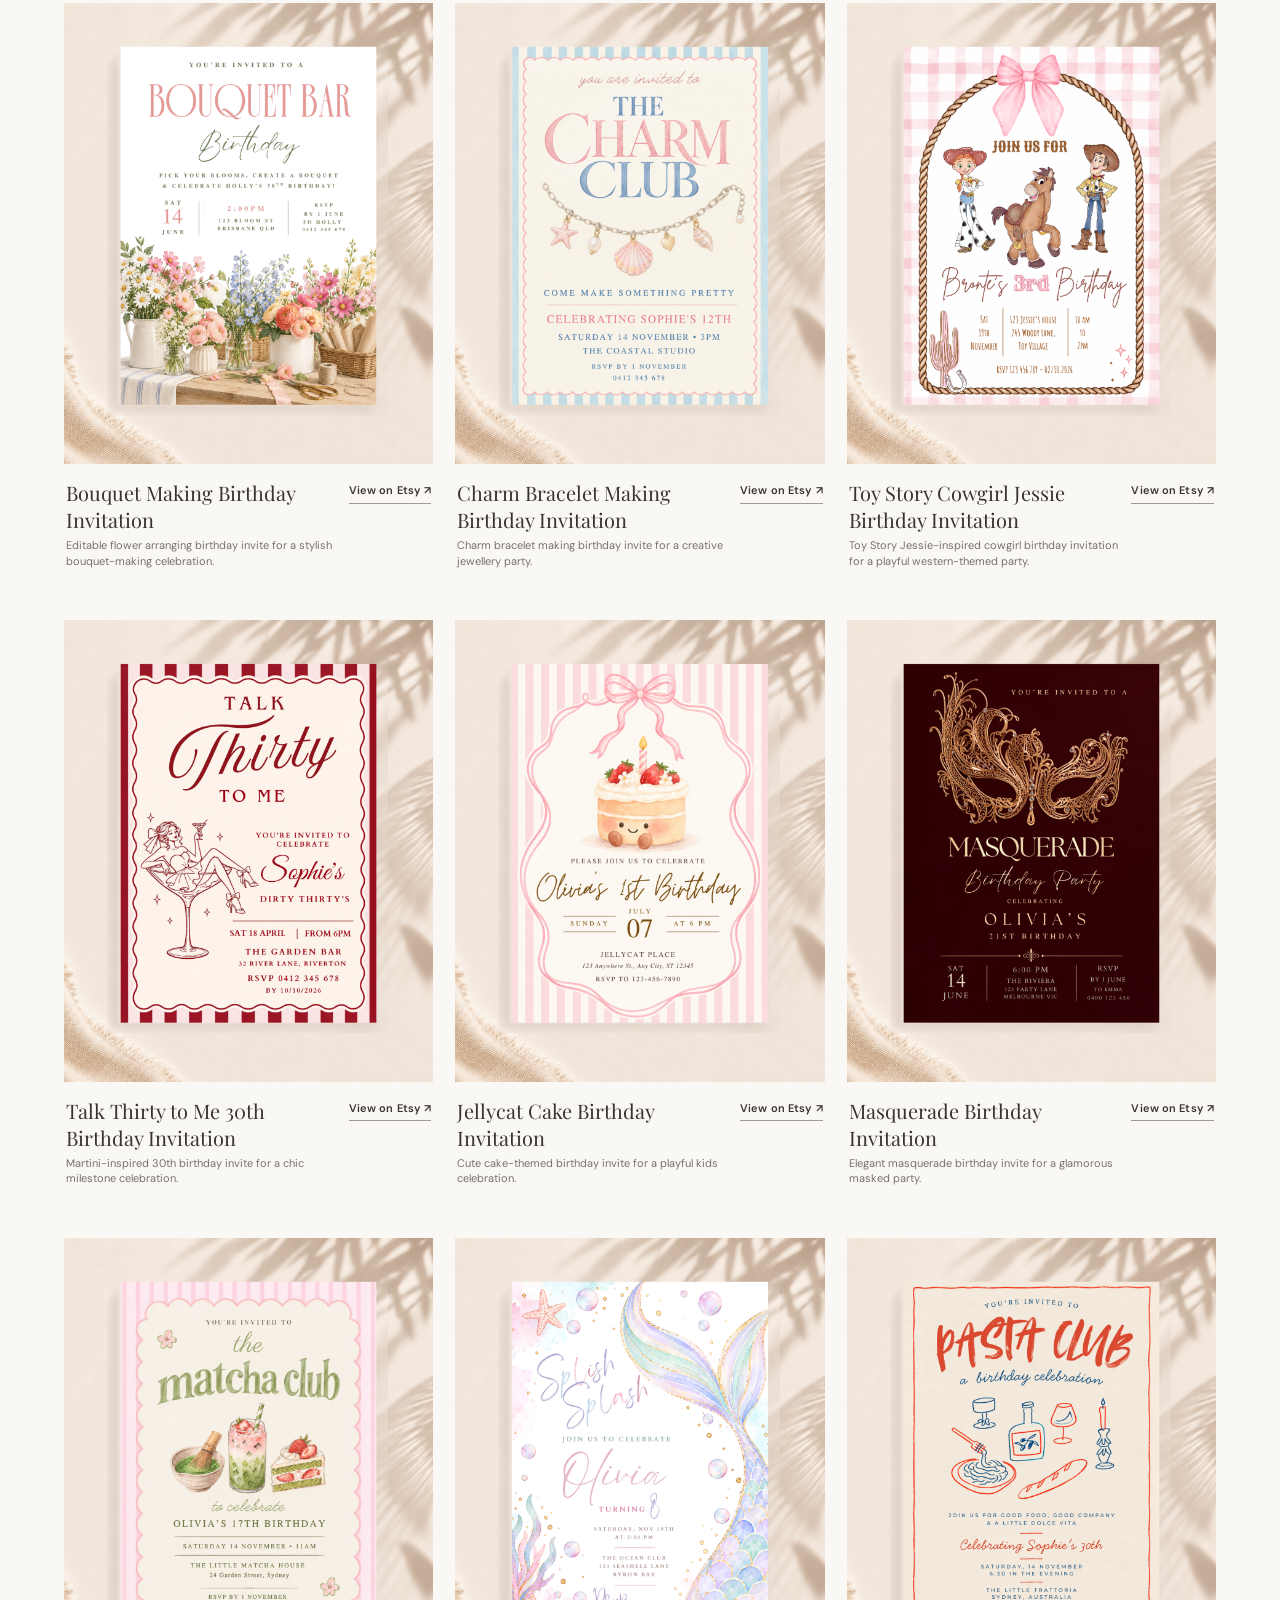
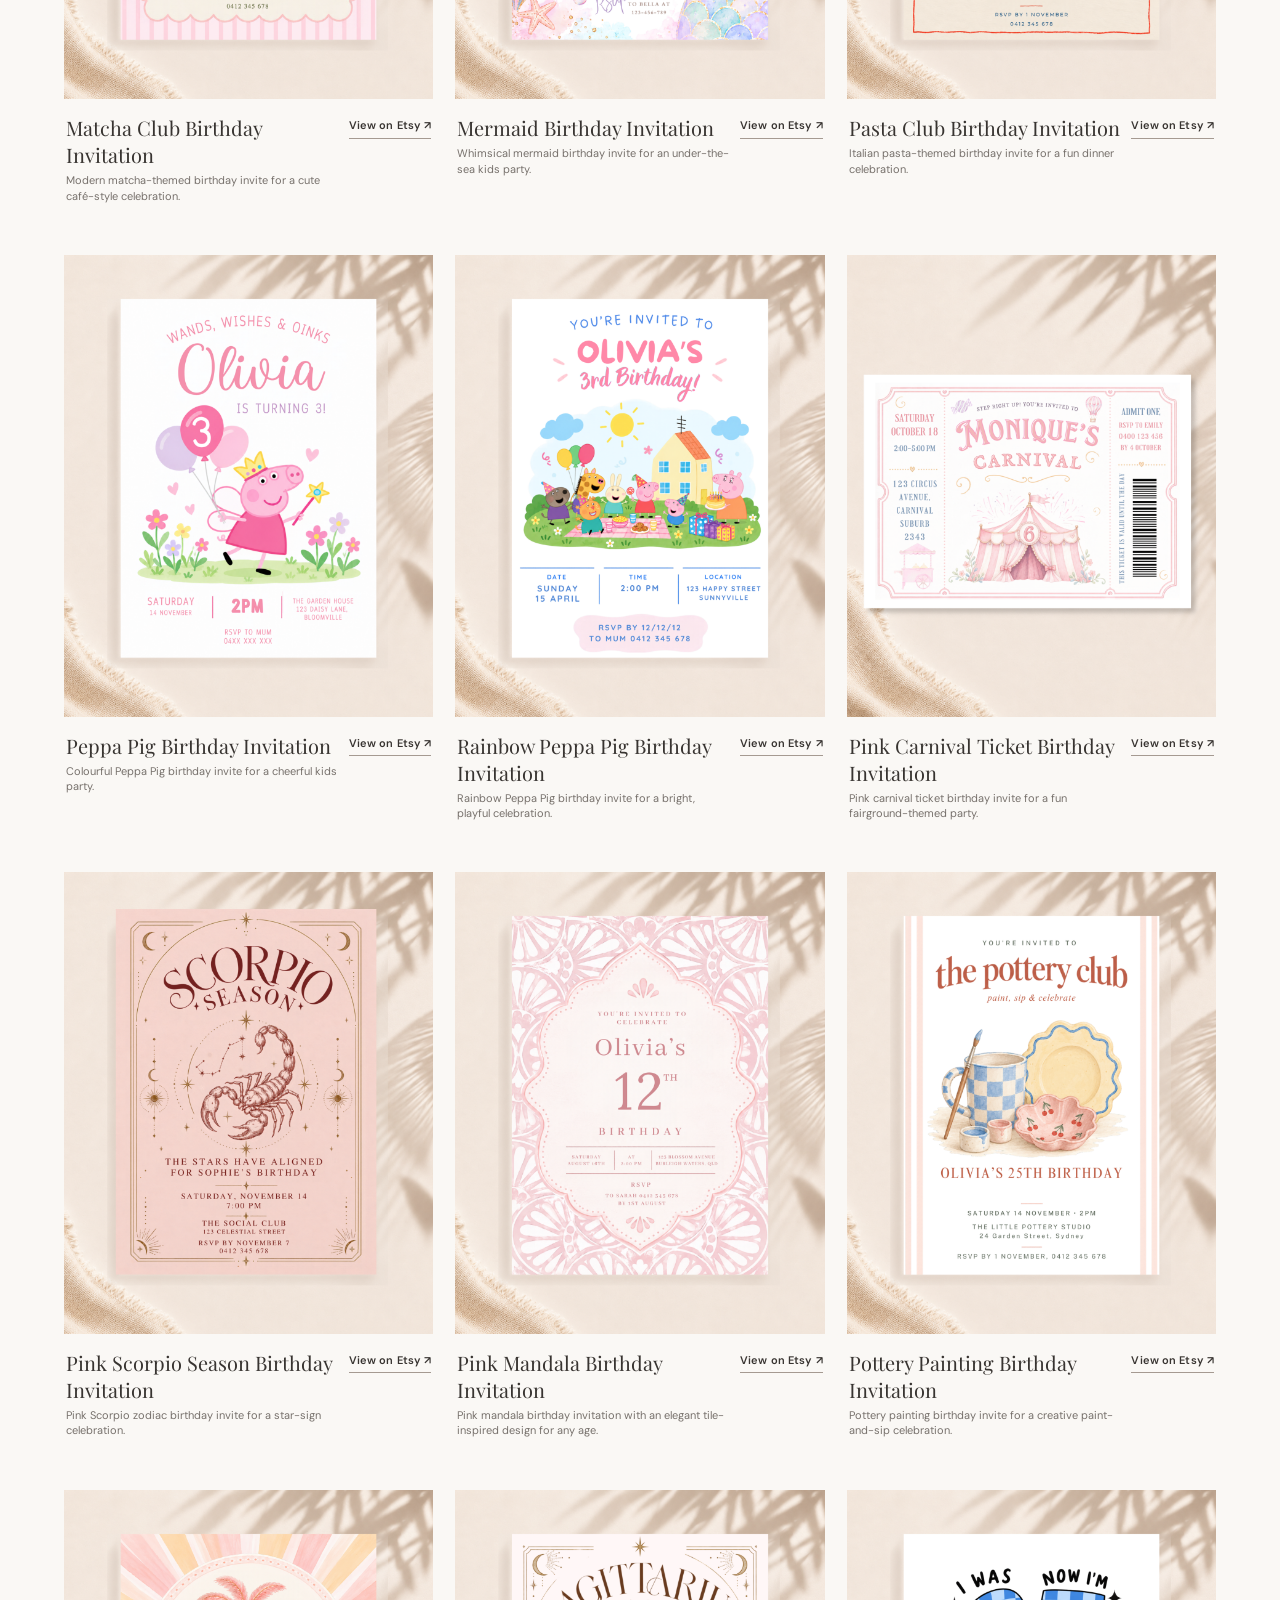
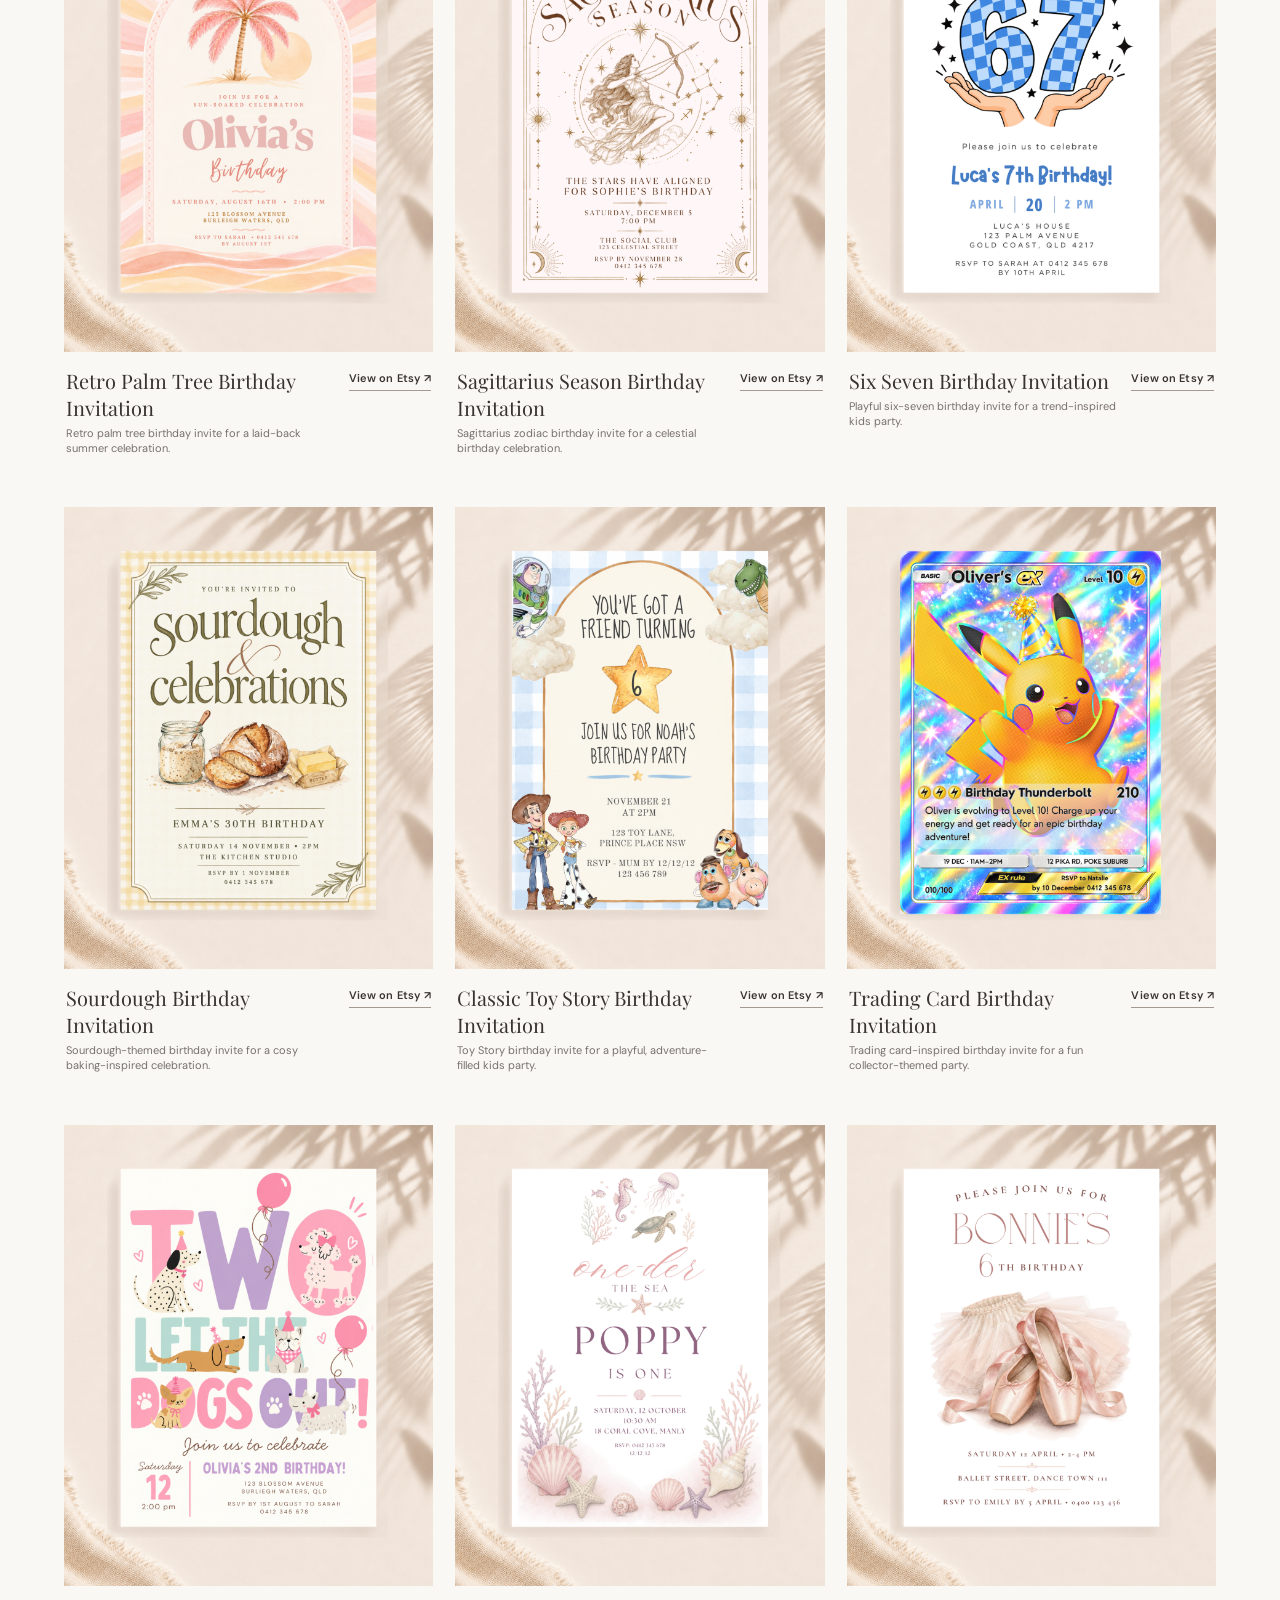
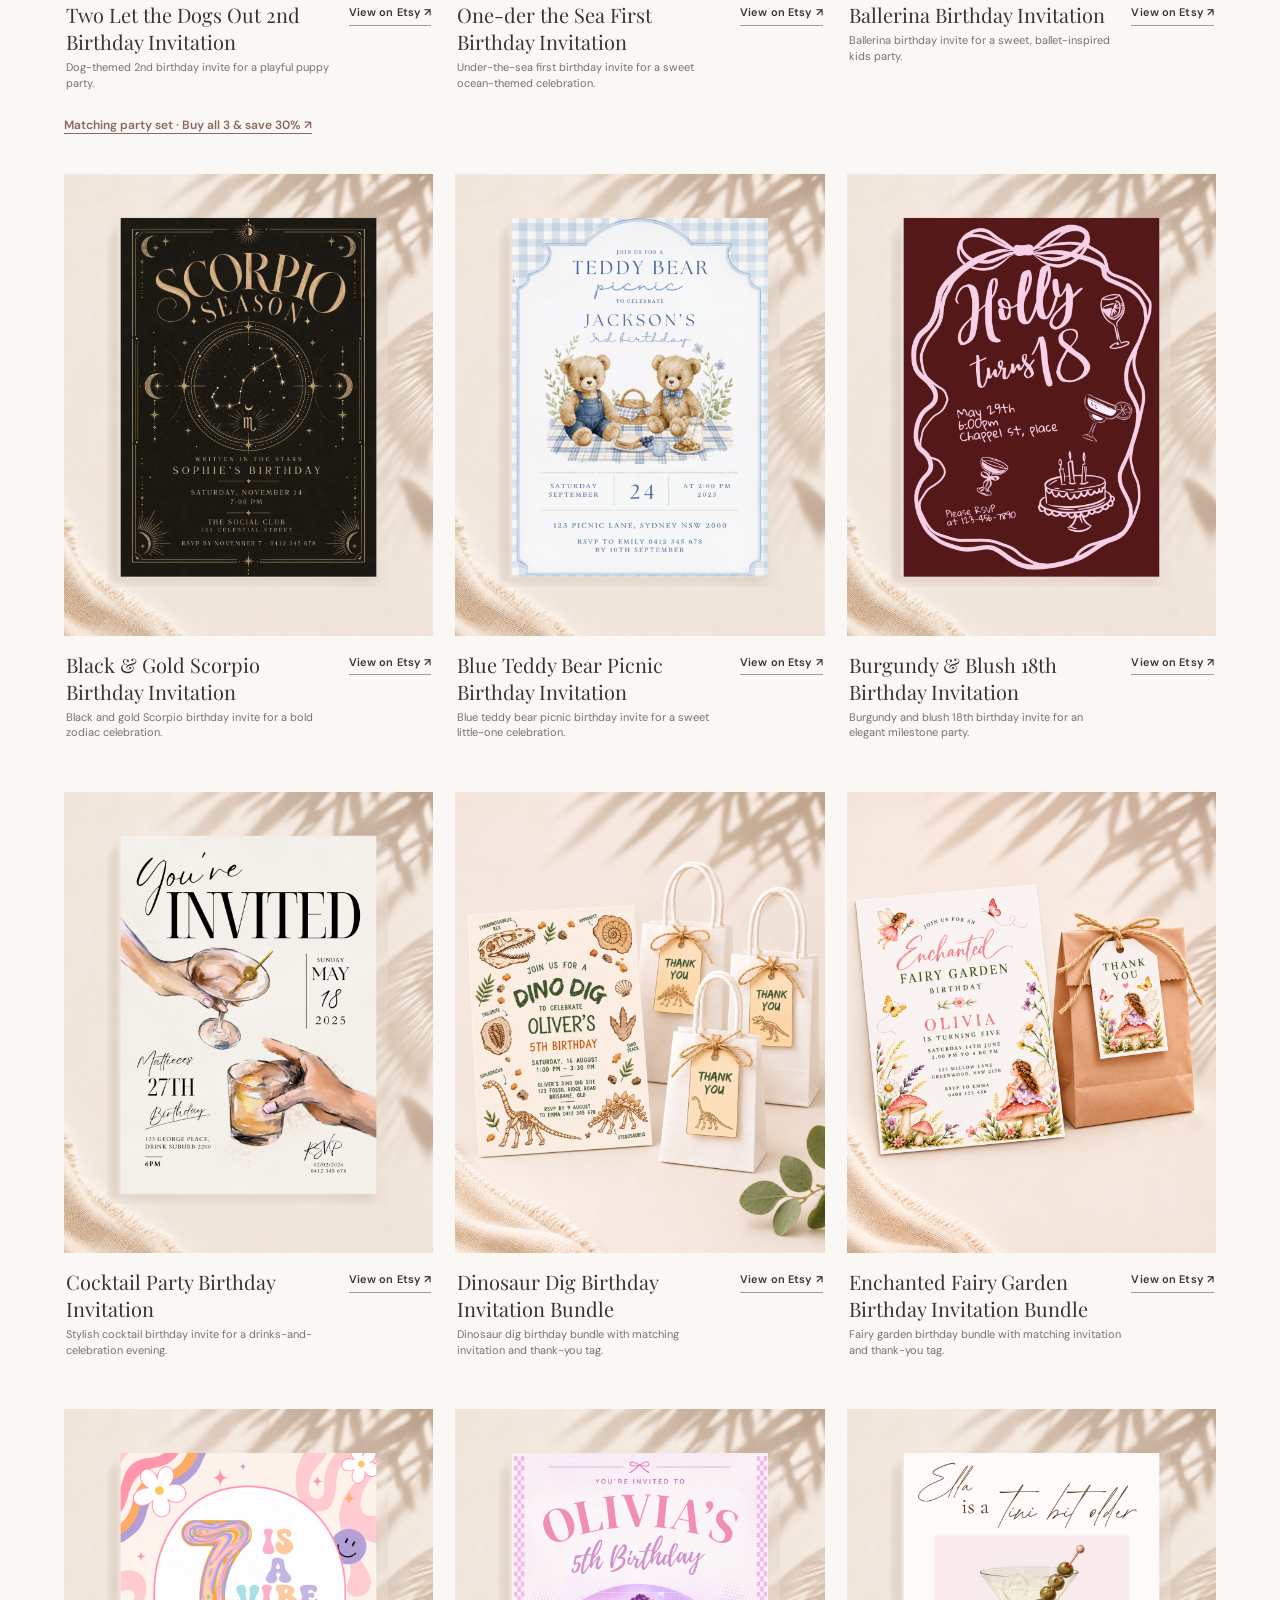
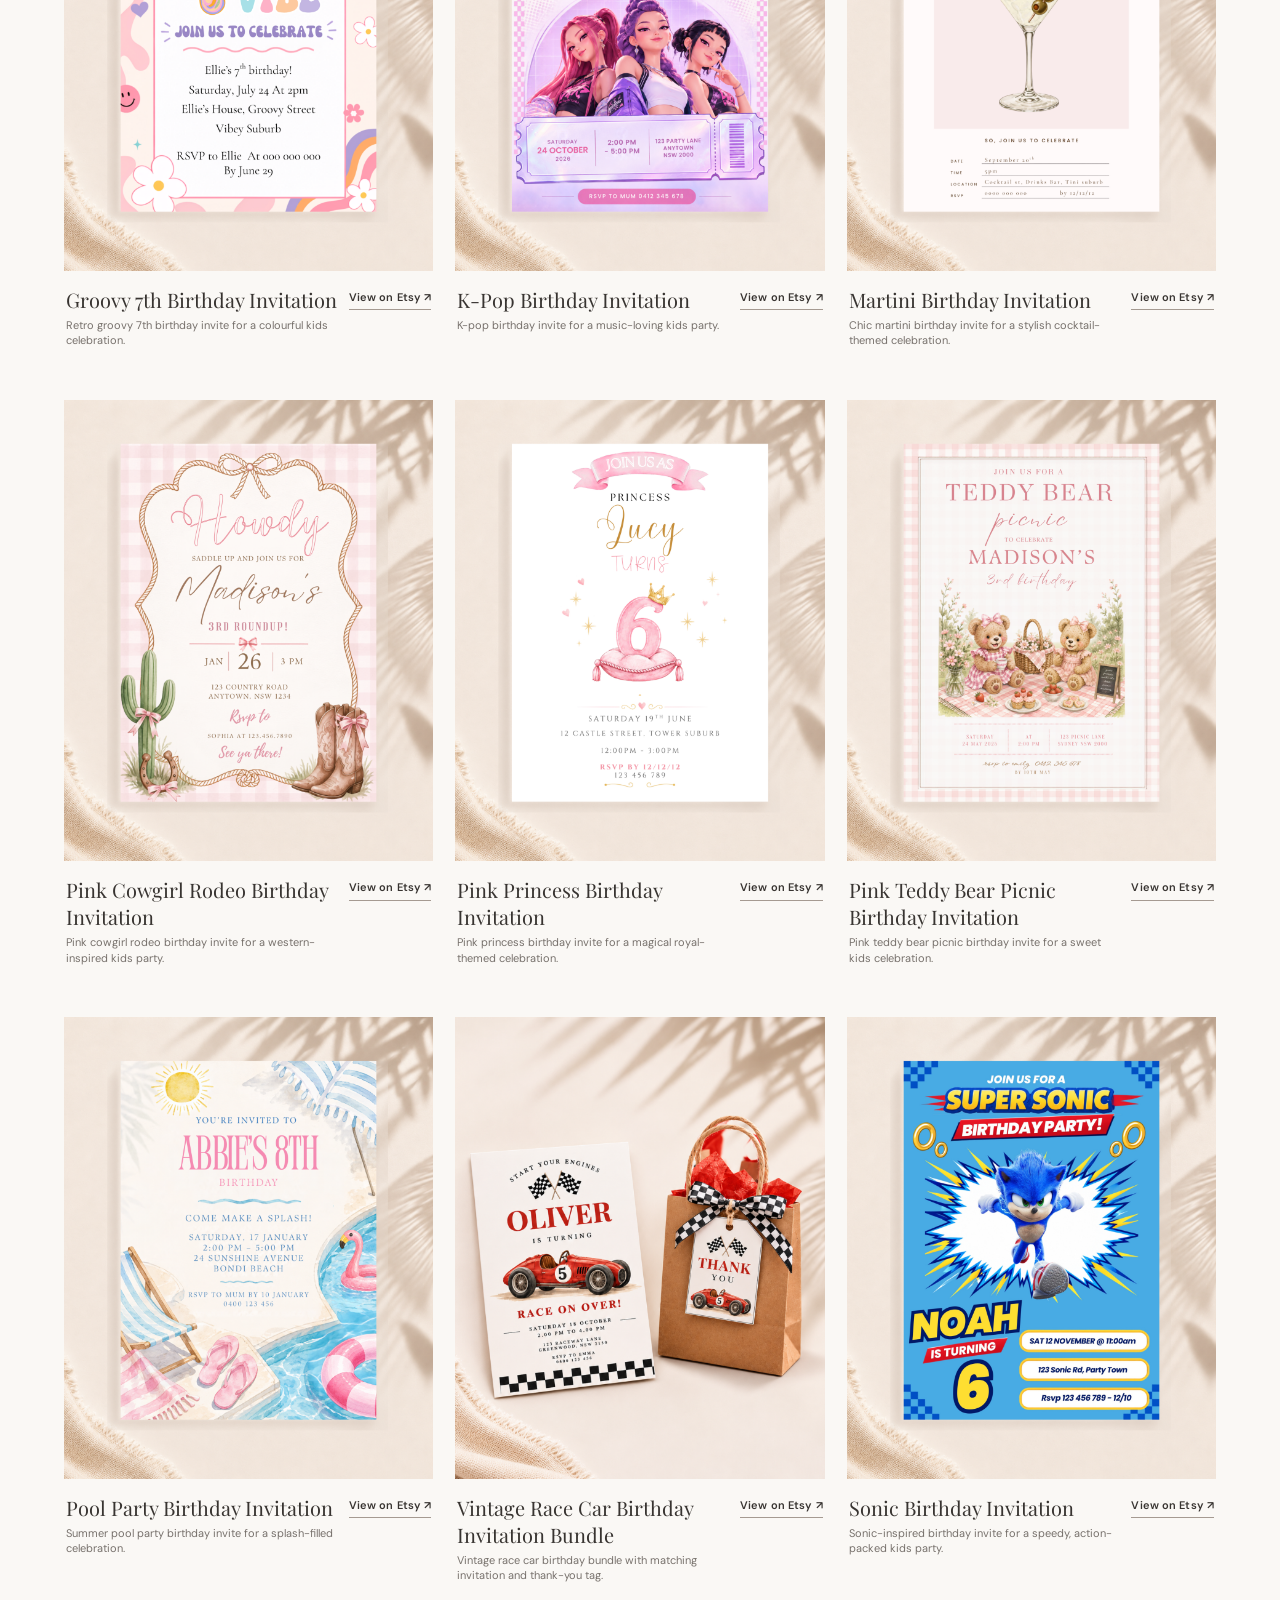
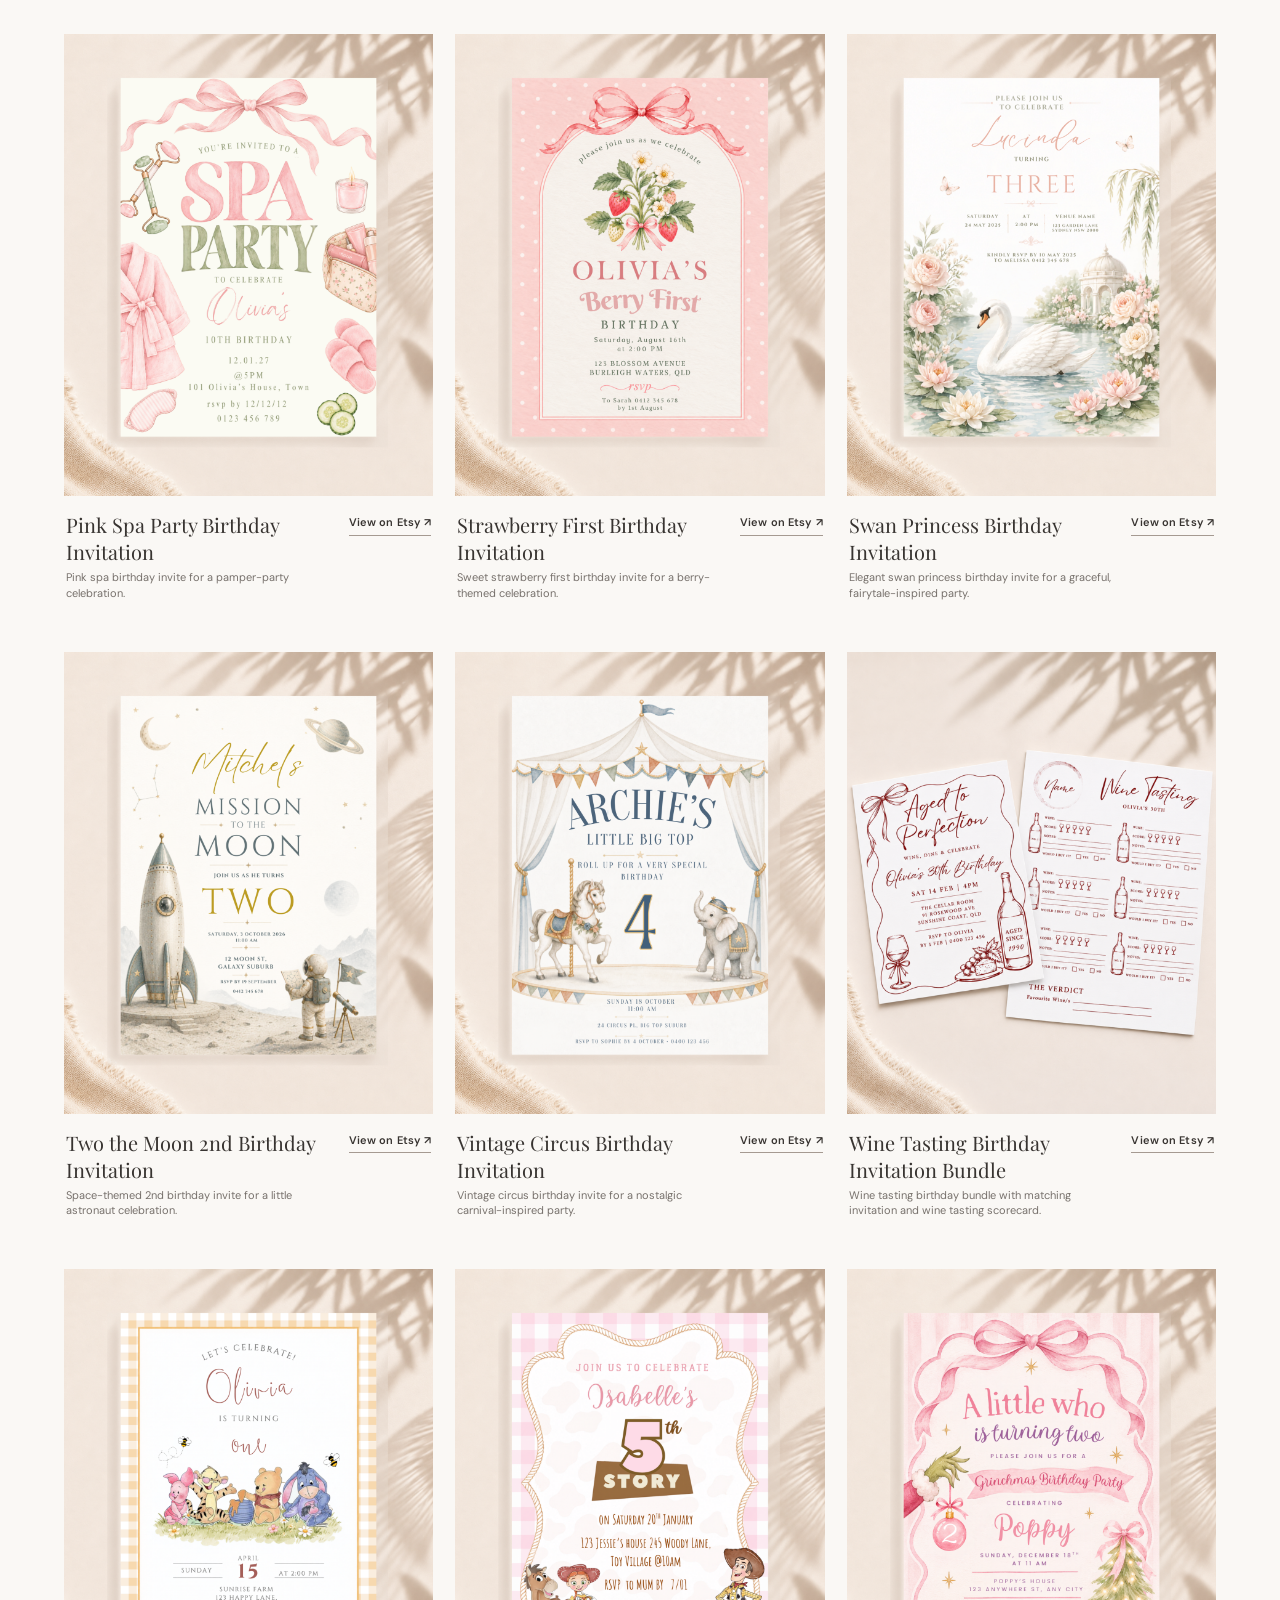
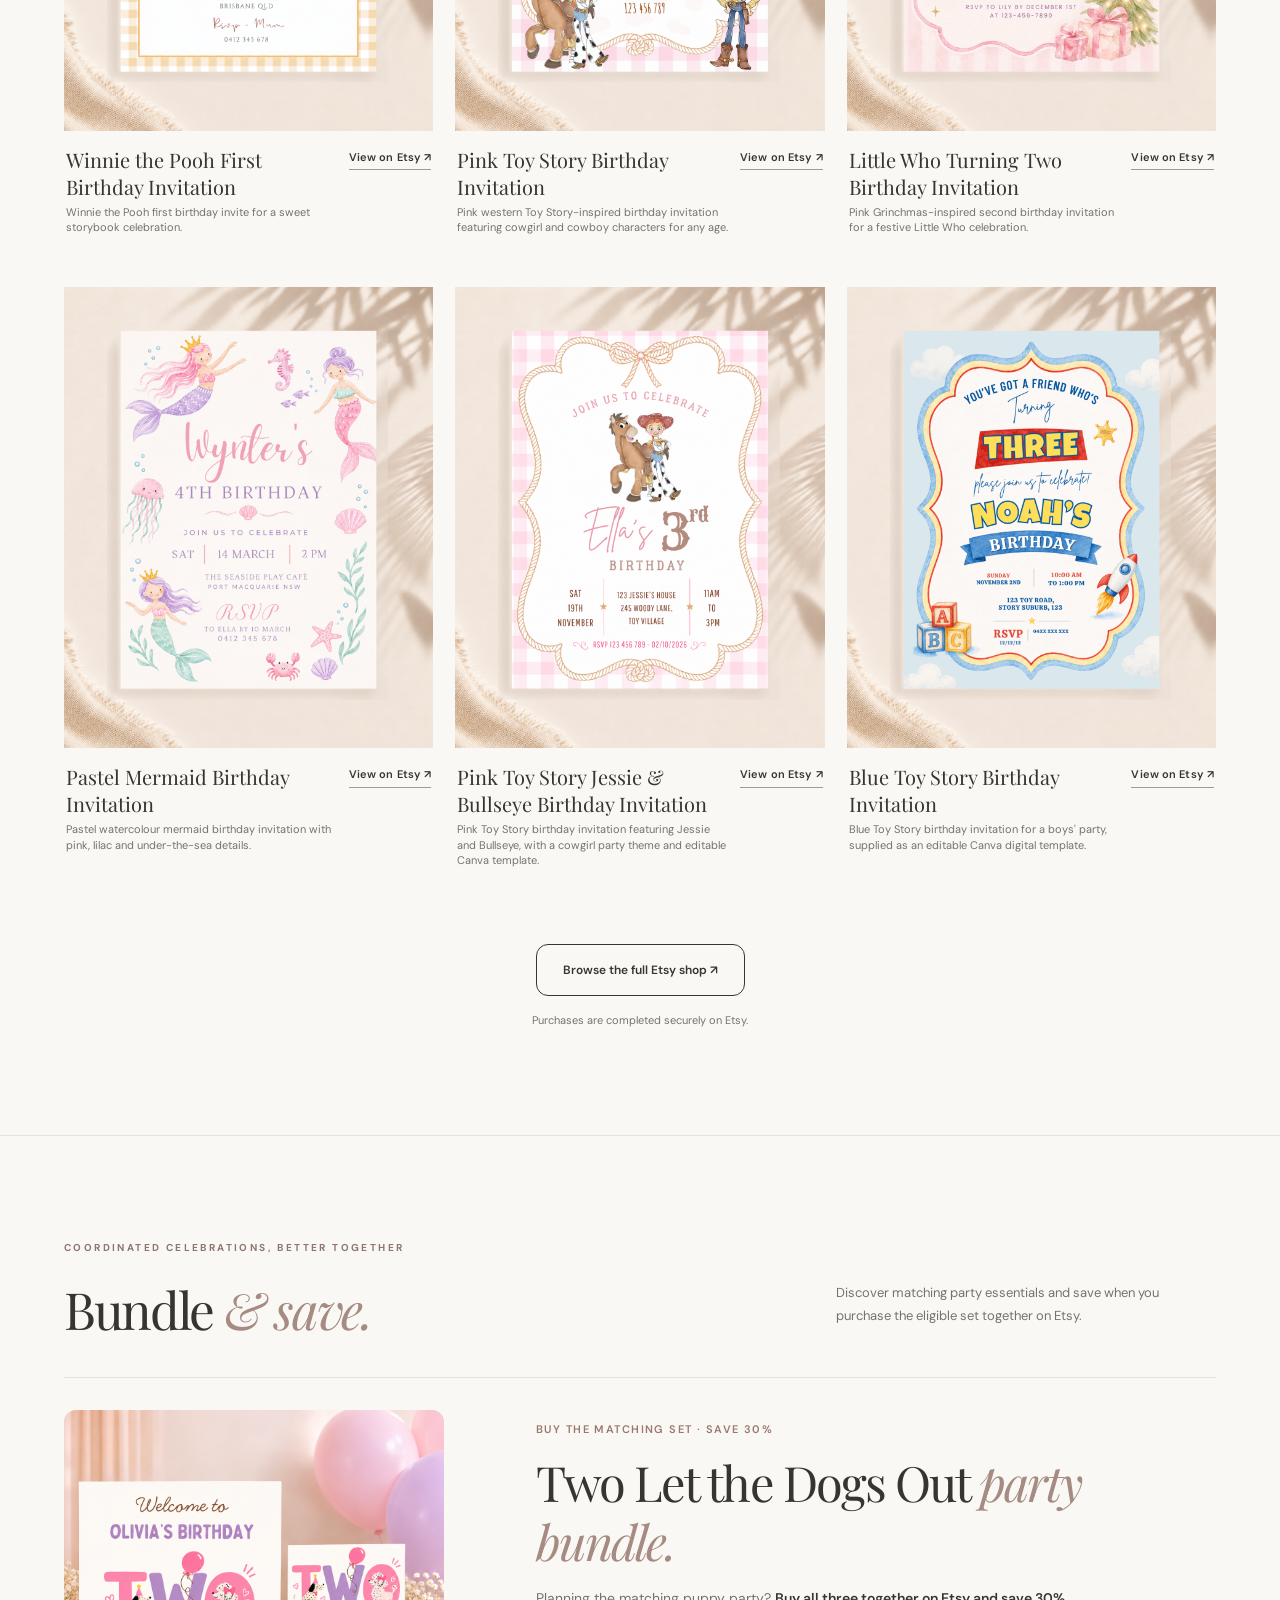
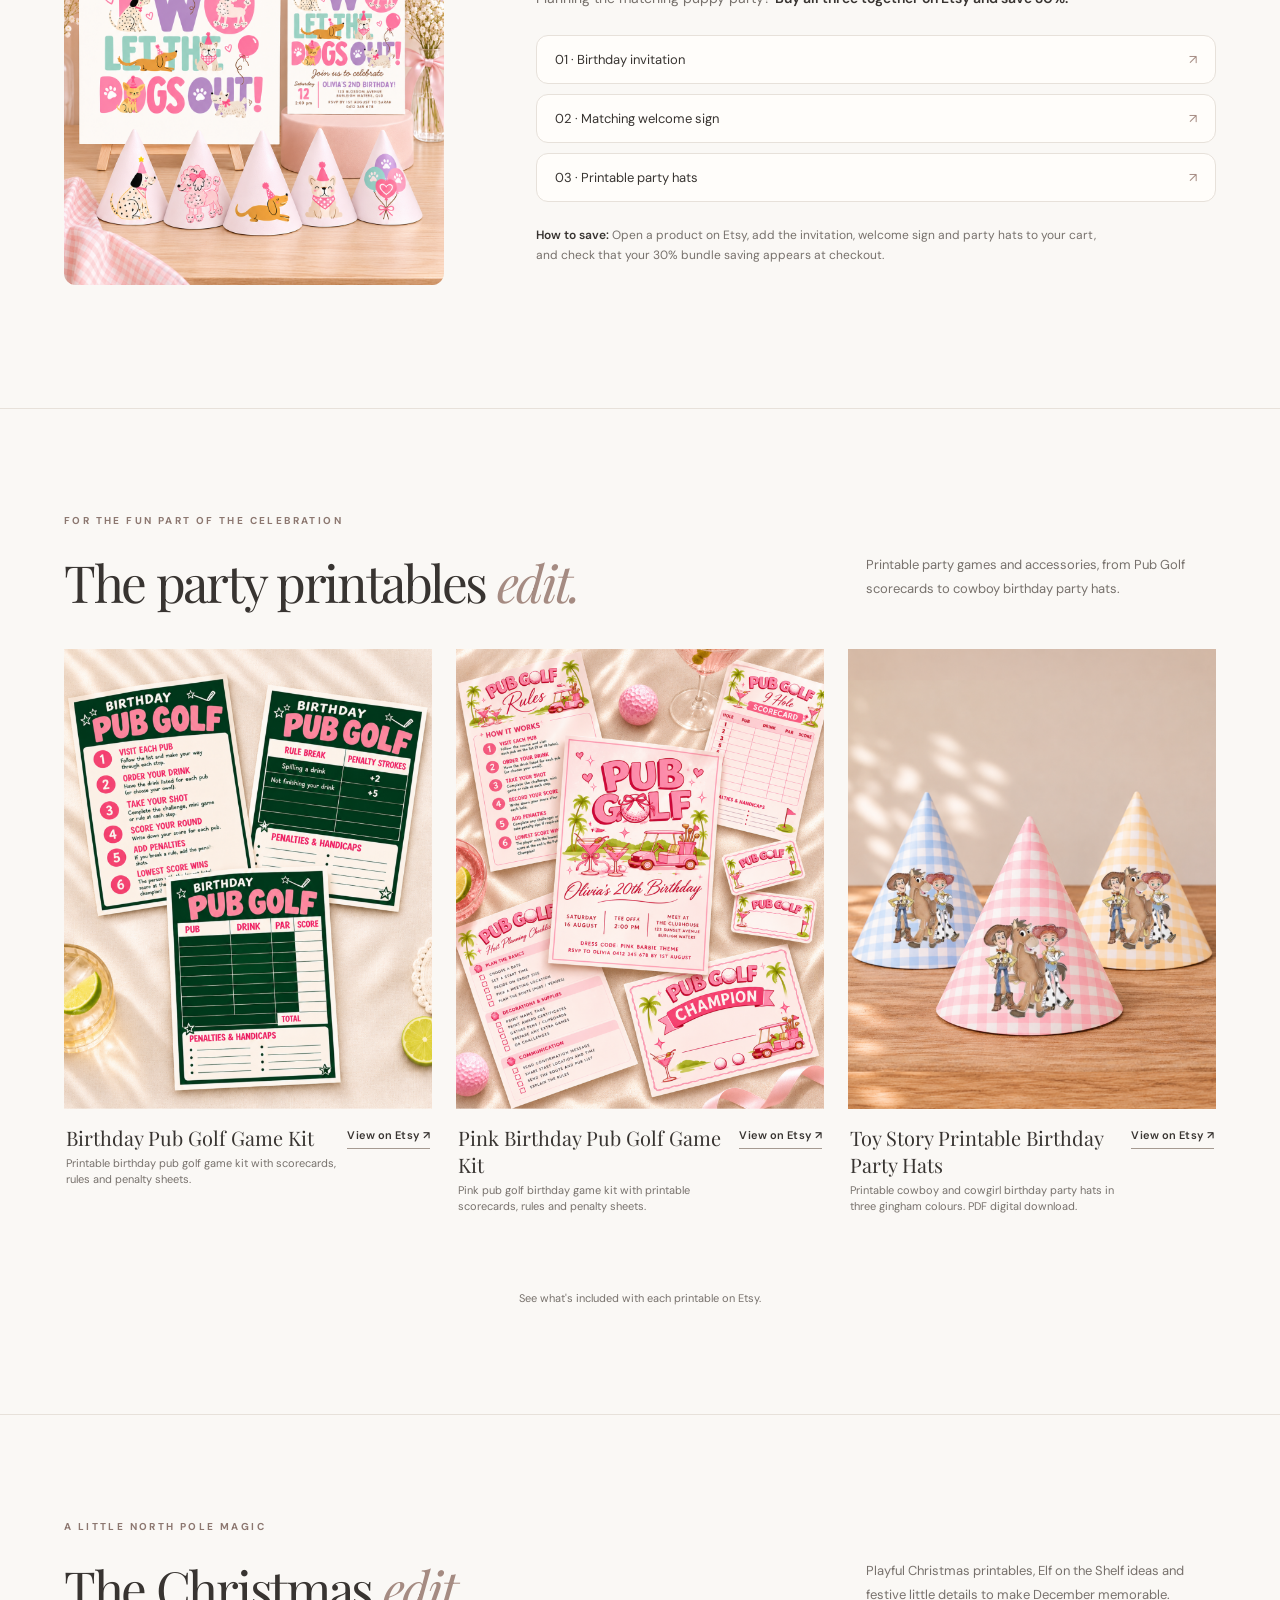
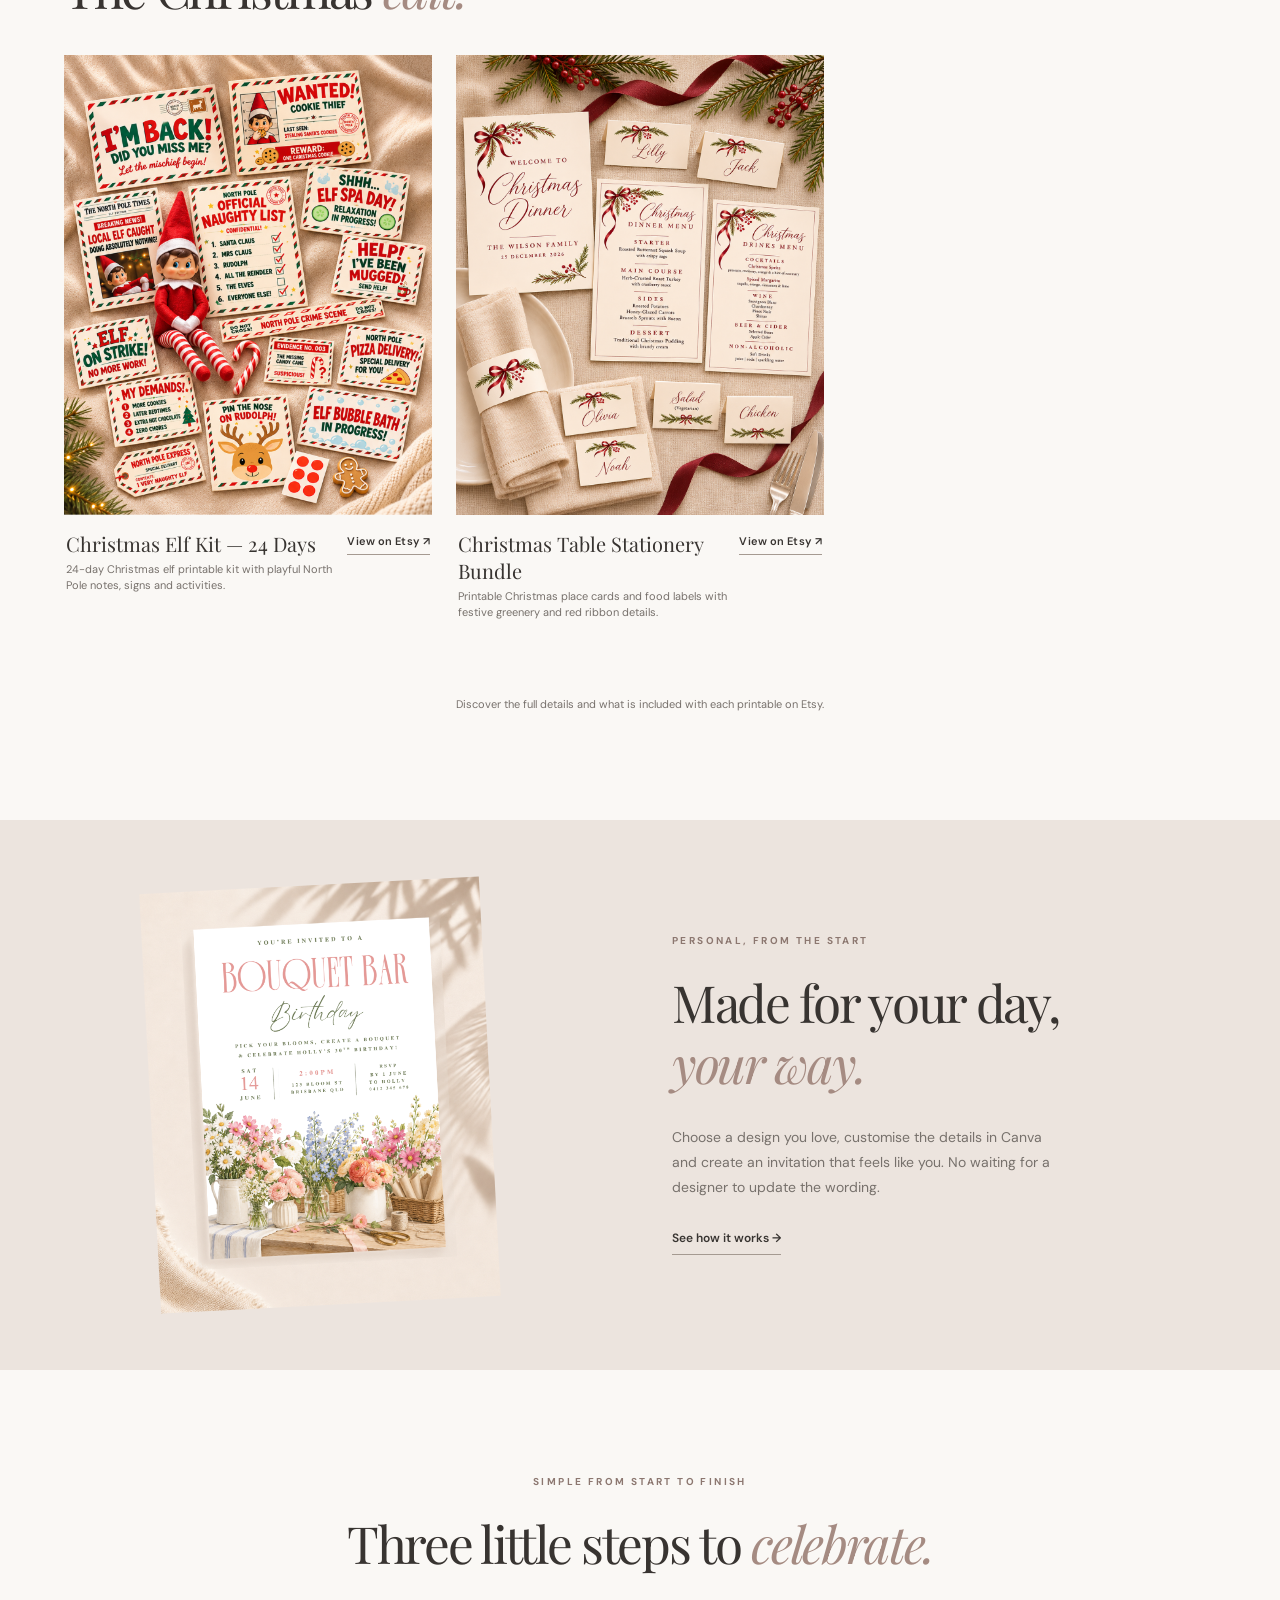
==== commit 69a94a9f: "Add Bundle and Save link to top navigation" ====
--- a/index.html
+++ b/index.html
@@ -73,6 +73,7 @@
 
   <nav id="nav" aria-label="Main navigation">
     <a href="/birthday-invitations/">Shop invitations</a>
+    <a href="#bundle-save">Bundle &amp; Save</a>
     <a href="/party-games/">Party games</a>
     <a href="/christmas-printables/">Christmas</a>
     <a href="#how-it-works">How it works</a>
--- a/styles.css
+++ b/styles.css
@@ -228,7 +228,7 @@
 .bundle-offer{display:grid;grid-template-columns:minmax(220px,.75fr) minmax(0,1.25fr);gap:clamp(28px,5vw,80px);align-items:center;max-width:1160px;margin:0 auto;padding:32px 0 18px;border-top:1px solid var(--line)}
 .bundle-offer+.bundle-offer{margin-top:45px}
 .bundle-offer-image{background:#f3ebe5;max-width:380px}
-.bundle-offer-image img{display:block;width:100%;height:auto;aspect-ratio:4/5;object-fit:cover}
+.bundle-offer-image img{display:block;width:100%;height:auto;object-fit:contain}
 .bundle-offer-kicker{font:600 11px/1.6 'DM Sans',sans-serif;letter-spacing:.13em;color:#9b786e}
 .bundle-offer h3{font:400 clamp(30px,3.8vw,53px)/1.2 'Playfair Display',Georgia,serif;letter-spacing:-.04em;margin:15px 0 16px}
 .bundle-offer h3 em{color:#a58b82}
@@ -243,3 +243,8 @@
 /* Cross-sell link beneath participating individual product cards */
 .product-bundle-note{display:inline-block;margin:10px 0 4px;color:#8c675e;font:600 12px/1.5 'DM Sans',sans-serif;text-decoration:underline;text-underline-offset:4px;}
 .product-bundle-note:hover{color:var(--ink);}
+
+.bundle-offer-image{display:block;overflow:hidden;border-radius:12px;transition:box-shadow .2s;}
+.bundle-offer-image:hover{box-shadow:0 10px 28px rgba(64,45,35,.12);}
+.bundle-offer-image:focus-visible{outline:2px solid #9f8276;outline-offset:3px;}
+.bundle-offer-content>p strong,.bundle-offer-note strong{font-weight:600;color:var(--ink);}
